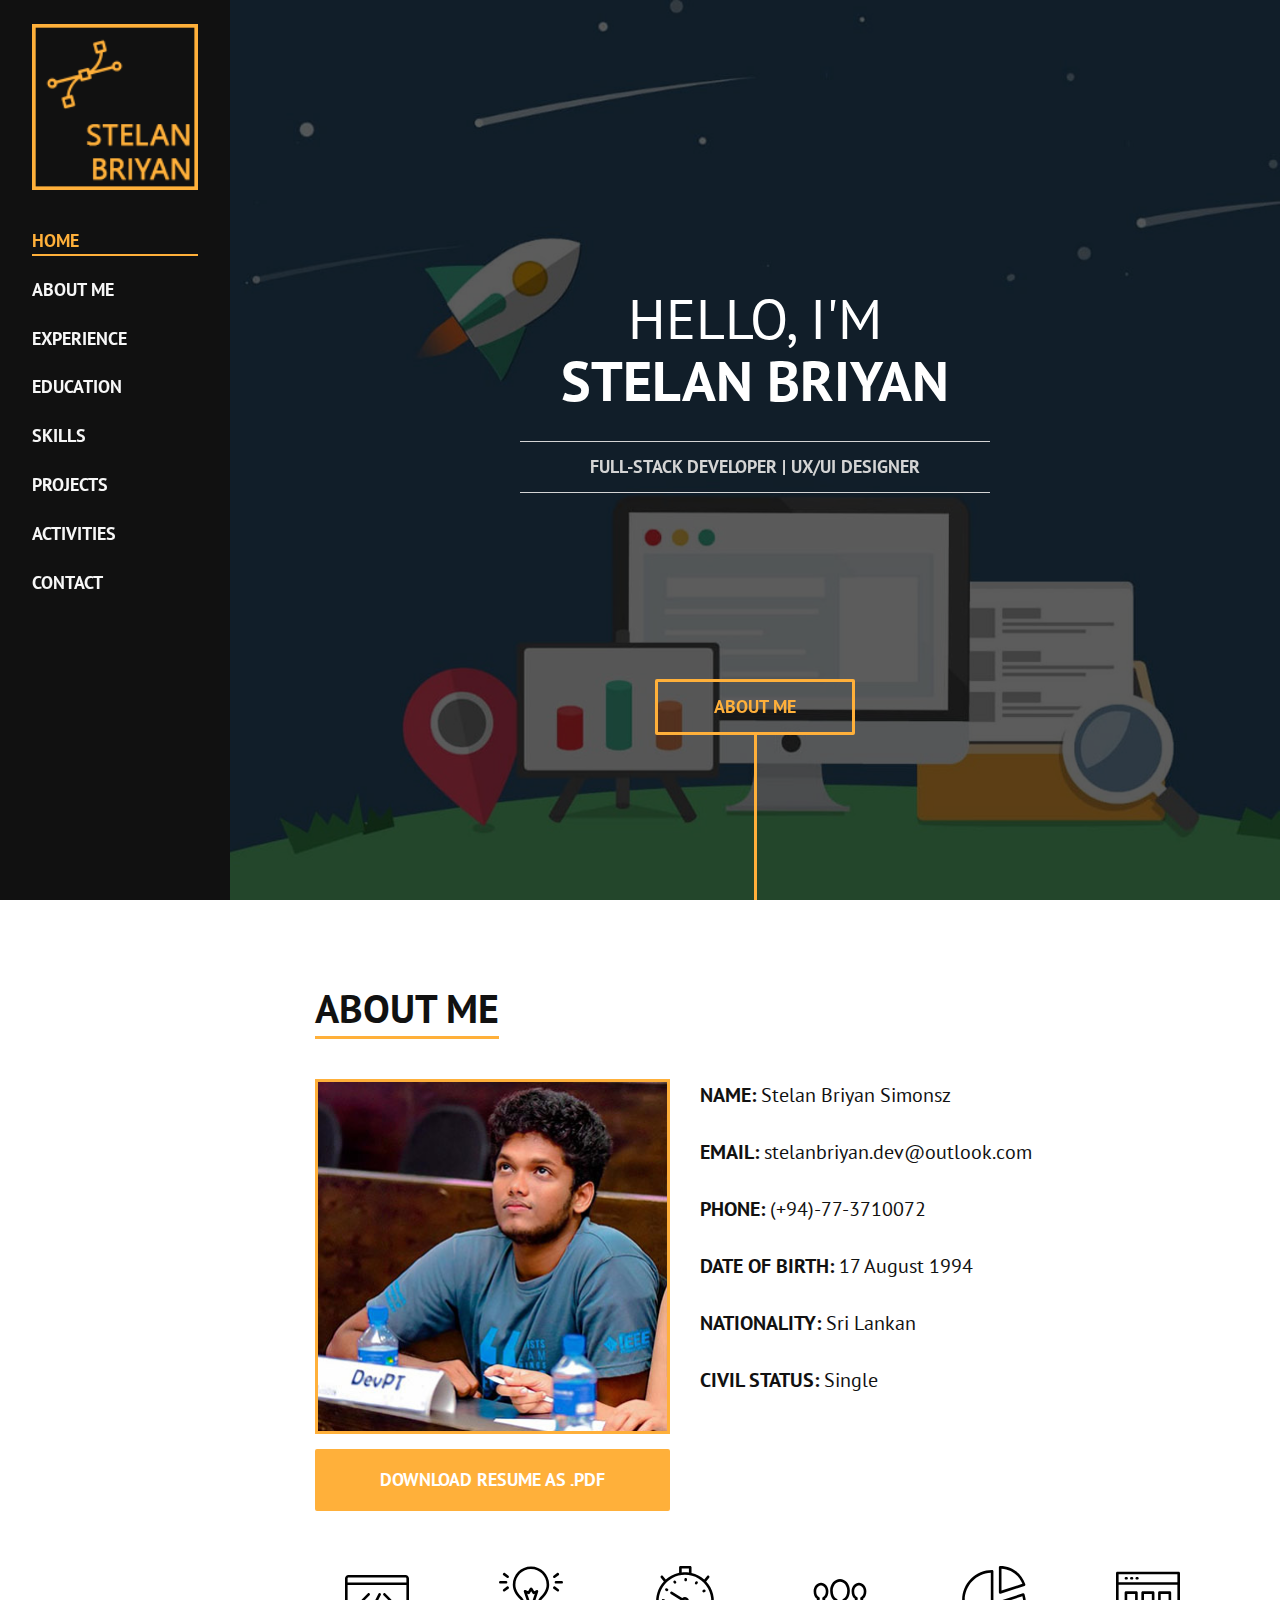
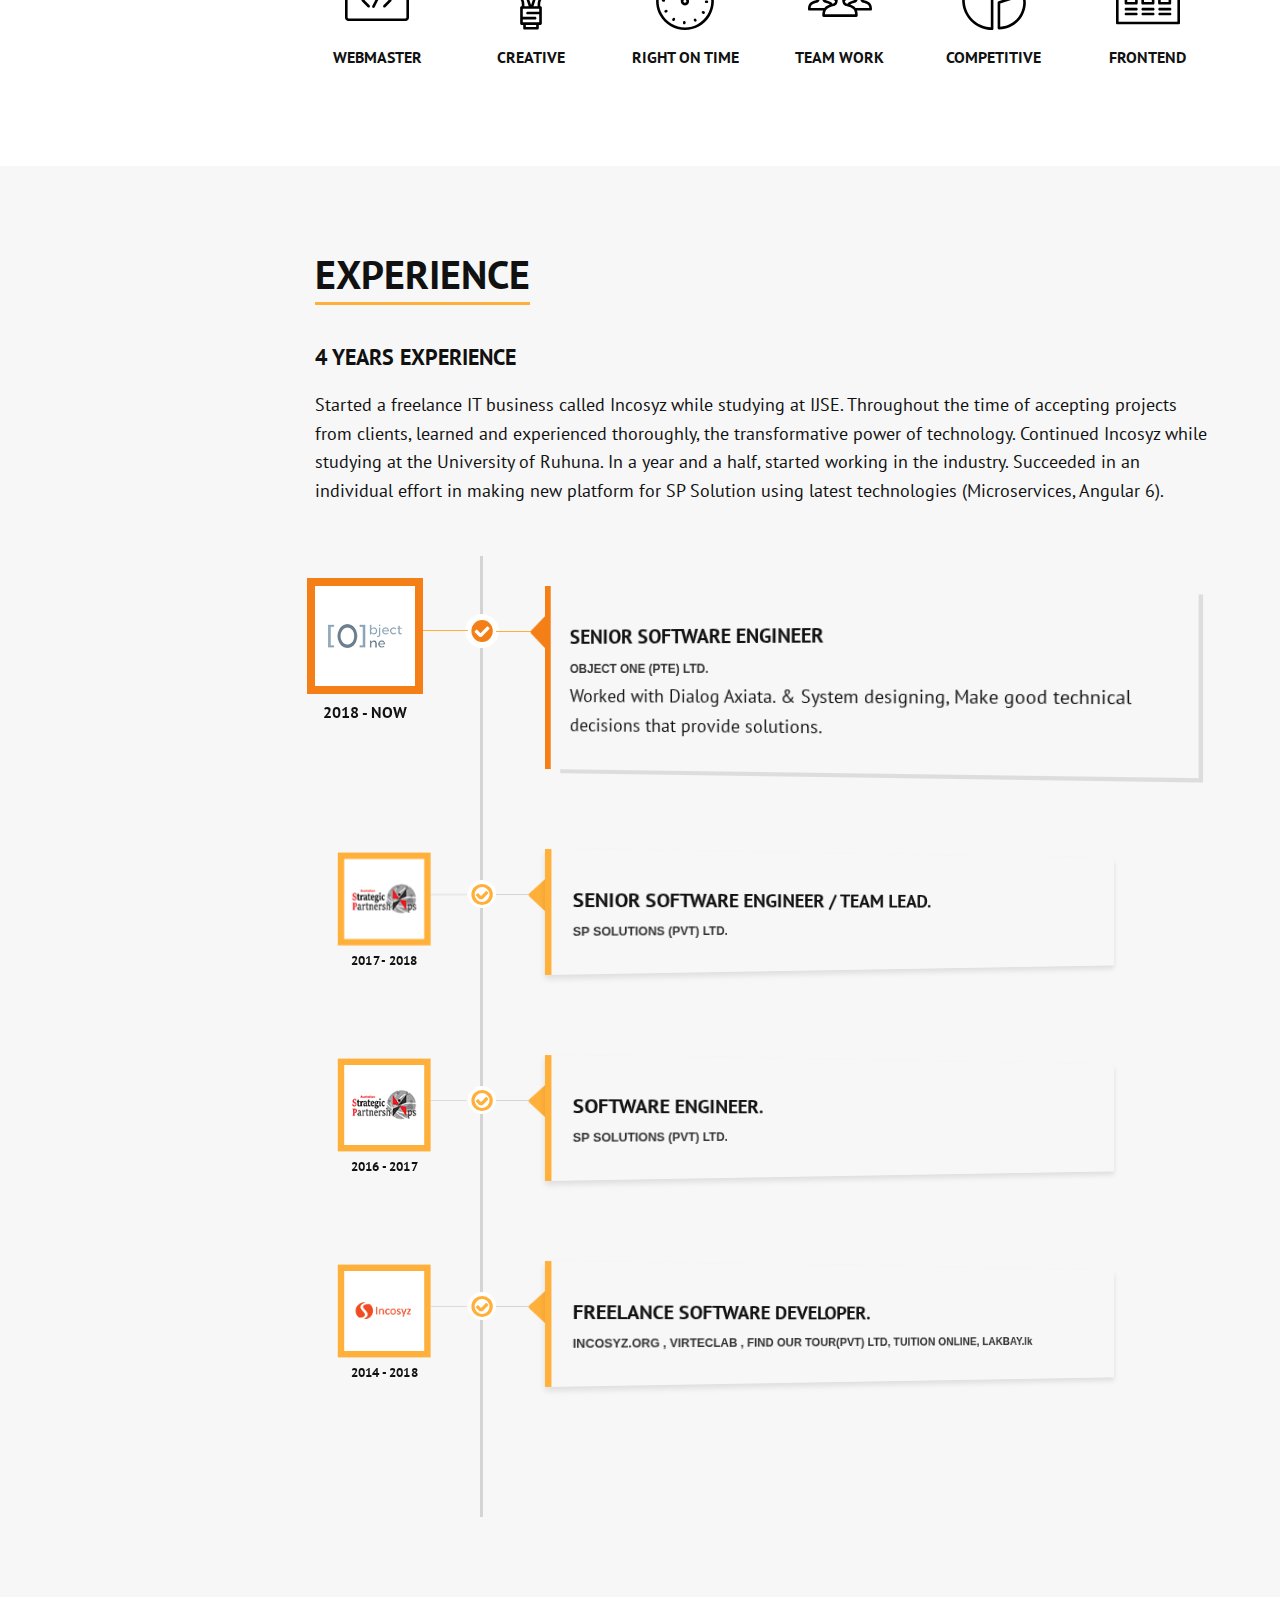
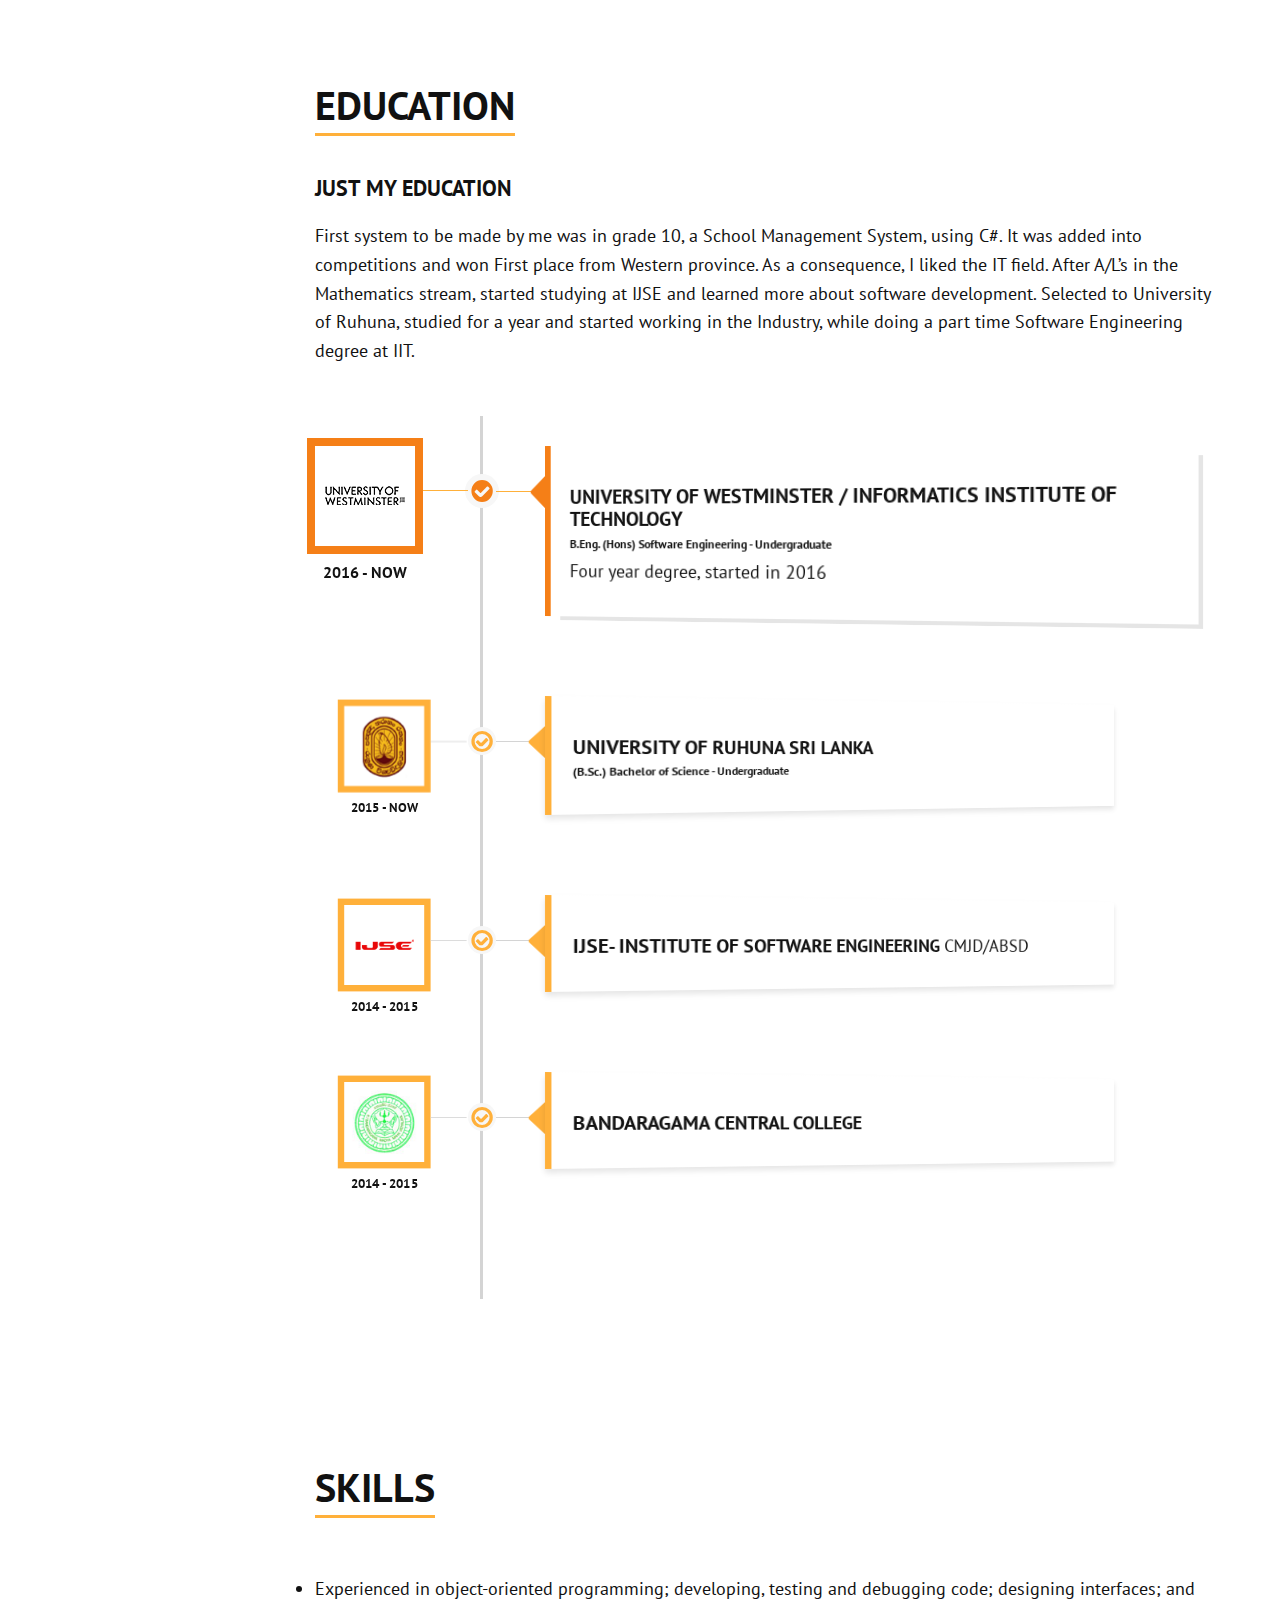
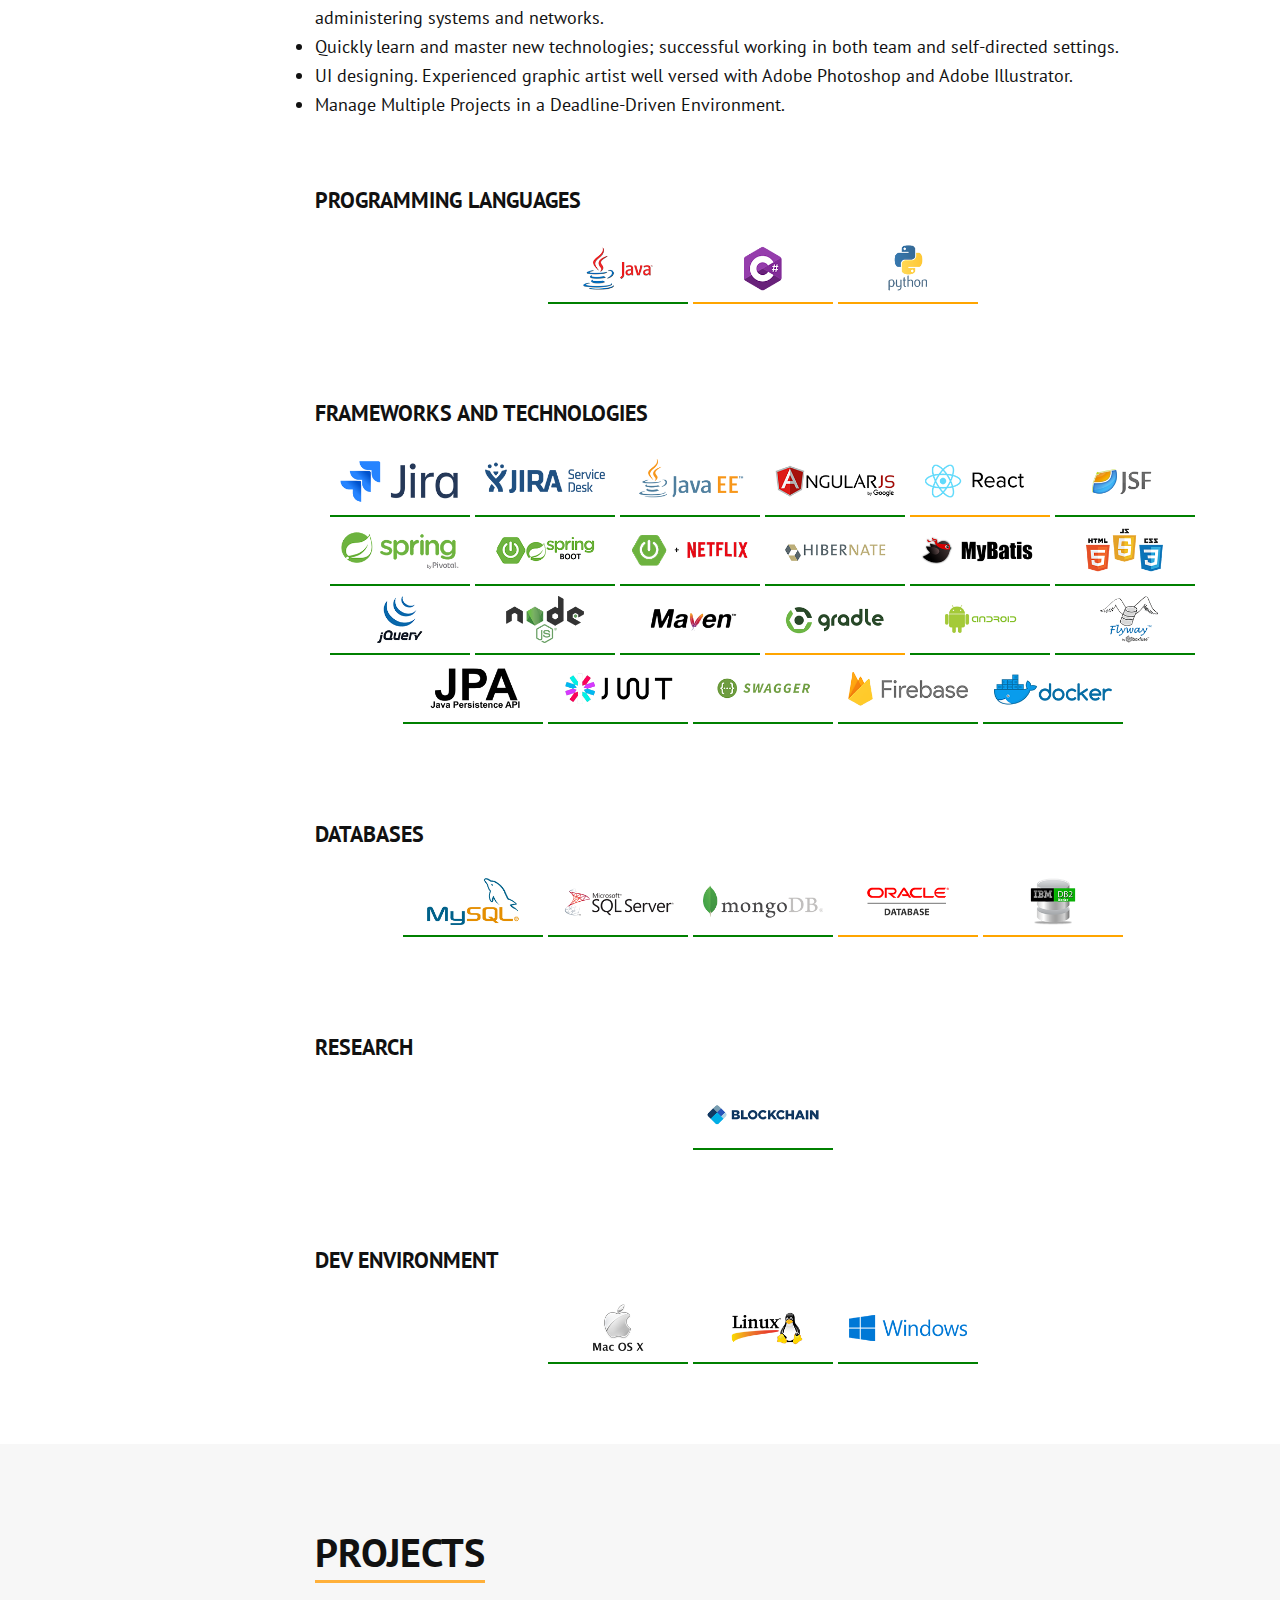
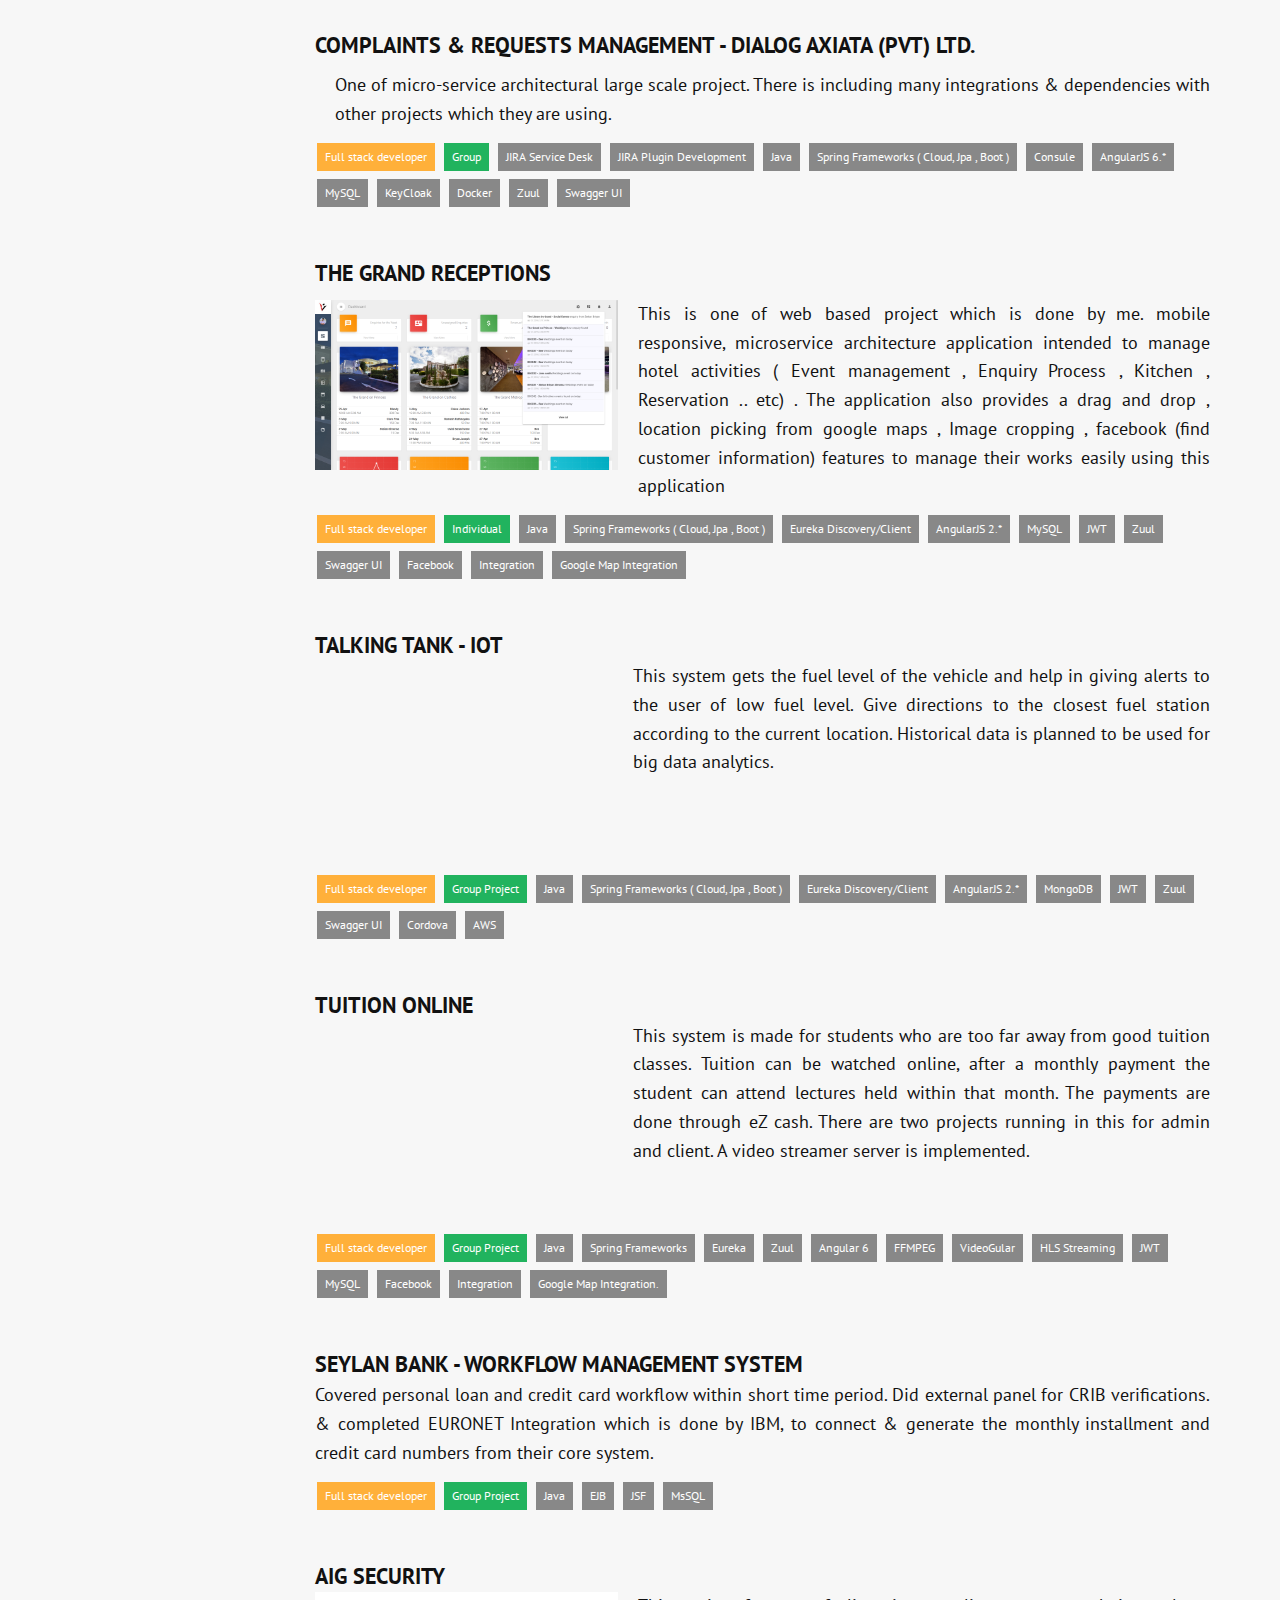
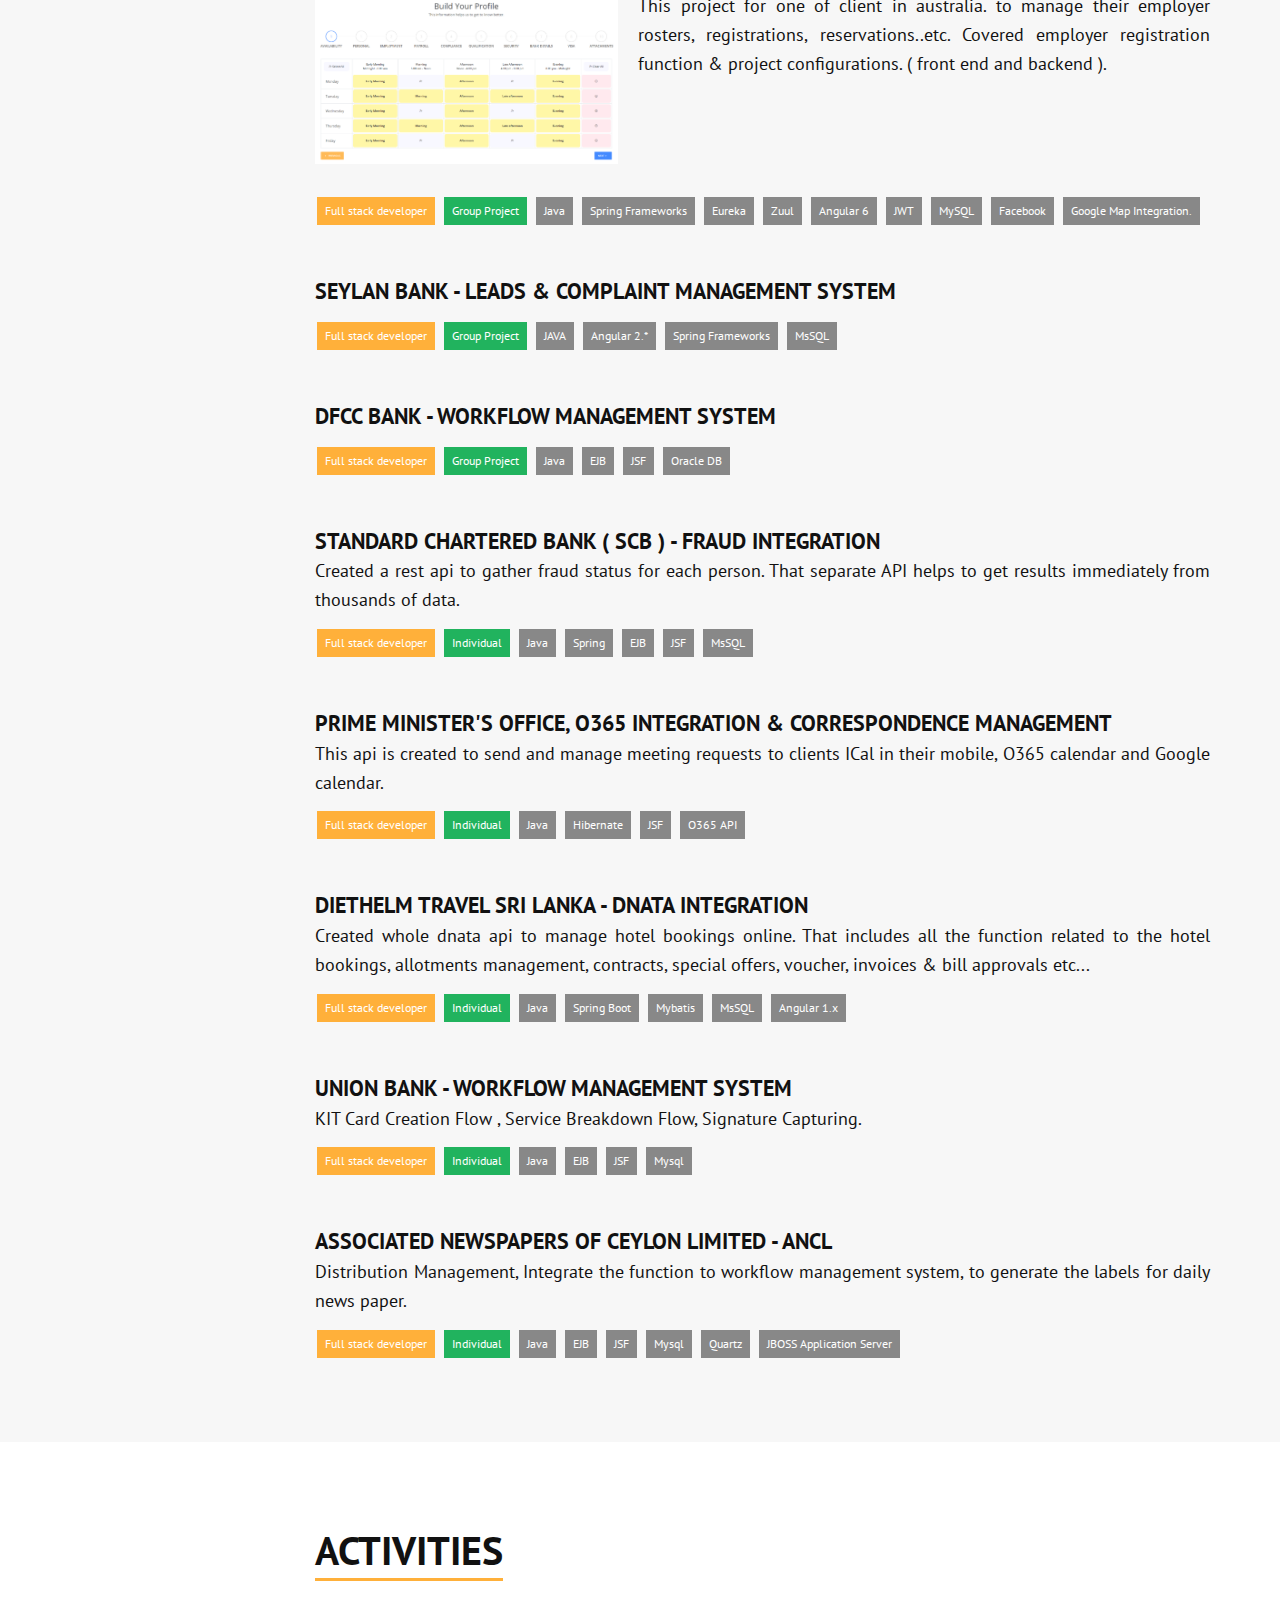
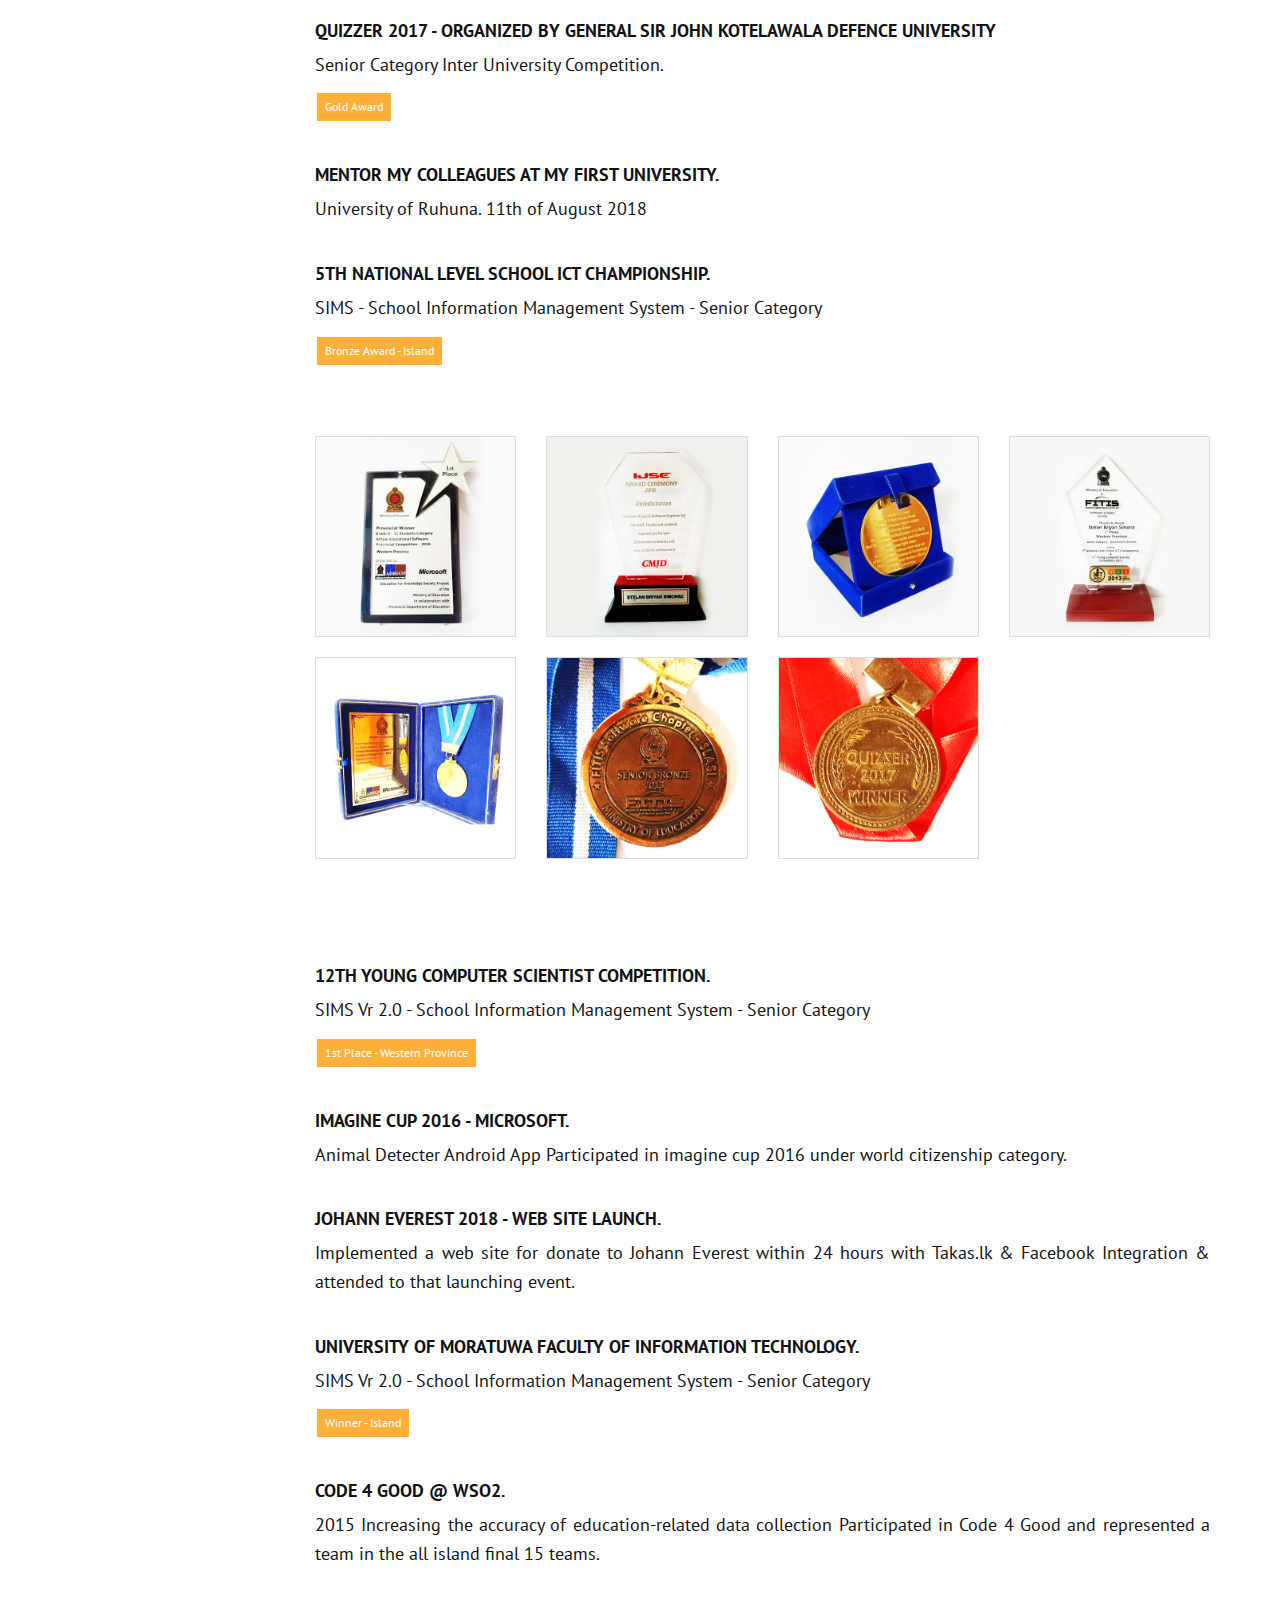
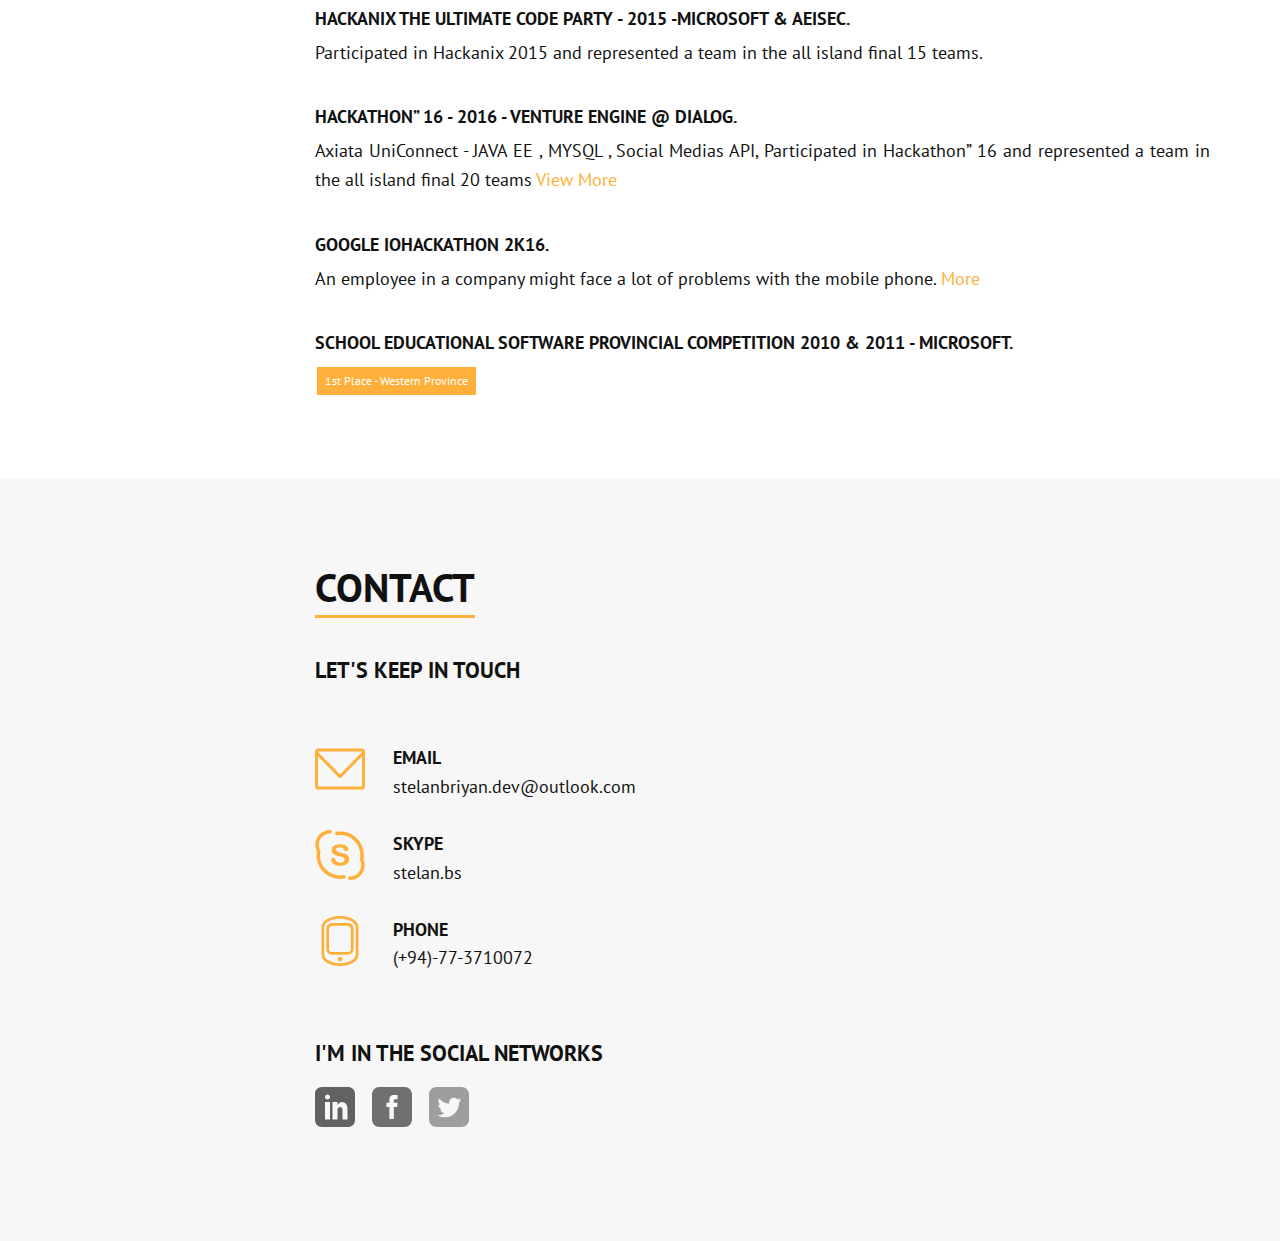
==== index.html @ 99c4d56a "os updated" ====
<!DOCTYPE html>
<html lang="en">

<!-- Mirrored from netgon.net/themeforest/zet/index.html by HTTrack Website Copier/3.x [XR&CO'2014], Fri, 17 Aug 2018 18:02:24 GMT -->
<head>
    <meta charset="utf-8">
    <meta http-equiv="X-UA-Compatible" content="IE=edge">
    <meta name="viewport" content="width=device-width, initial-scale=1, maximum-scale=1">
    <meta name="description"
          content="I'm going to learn something new about my expertise every day. To have a career where I can challenge myself,
          my capabilities and my skills that will empower  to achieve the objectives and goals of the organization."/>
    <meta name="keywords"
          content="Stelan,Stelan Briyan Simonsz,Briyan,Simonsz,Stelan Briyan,Software Engineer,Senior Software Engineer">
    <meta name="author" content="Stelan Briyan Simonsz">

    <title>Profile : Stelan Briyan Simonsz</title>
    <!-- CSS Links-->
    <link rel="stylesheet" href="libs/bootstrap/dist/css/bootstrap.css">
    <link rel="stylesheet" href="libs/magnific-popup/dist/magnific-popup.css">
    <link rel="stylesheet" href="libs/progressbuttonstyles/css/component.css">
    <link rel="stylesheet" href="libs/3DTimeline/css/style.css">
    <link rel="stylesheet" href="libs/smooth-scroll-to-top-with-transition/scrolltotop.css">
    <link rel="stylesheet" href="libs/jquery.mb.YTPlayer/dist/css/jquery.mb.YTPlayer.min.css">
    <link rel="stylesheet" href="libs/animate.css/animate.min.css">
    <link rel="stylesheet" href="style.css">
    <!-- ICONS Links-->
    <link rel="shortcut icon" href="img/favicon/favicon.ico" type="image/x-icon">
    <link rel="apple-touch-icon" href="img/favicon/apple-touch-icon.html">
    <link rel="apple-touch-icon" sizes="57x57" href="img/favicon/apple-touch-icon-57x57.png">
    <link rel="apple-touch-icon" sizes="72x72" href="img/favicon/apple-touch-icon-72x72.png">
    <link rel="apple-touch-icon" sizes="76x76" href="img/favicon/apple-touch-icon-76x76.png">
    <link rel="apple-touch-icon" sizes="114x114" href="img/favicon/apple-touch-icon-114x114.png">
    <link rel="apple-touch-icon" sizes="120x120" href="img/favicon/apple-touch-icon-120x120.png">
    <link rel="apple-touch-icon" sizes="144x144" href="img/favicon/apple-touch-icon-144x144.png">
    <link rel="apple-touch-icon" sizes="152x152" href="img/favicon/apple-touch-icon-152x152.png">
    <link rel="apple-touch-icon" sizes="180x180" href="img/favicon/apple-touch-icon-180x180.png">
</head>
<body data-spy="scroll" data-target="#top-navigation">
<div id="page-wrapper">
    <!-- responsive off-canvas menu-->
    <div class="responsive-menu"><span class="responsive-menu-heading">Stelan Briyan Simonsz</span><a id="menu-toggle"
                                                                                                      href="#"
                                                                                                      class="responsive-menu-toggle"><img
            src="img/icons/whiteorange/menu-button.svg" alt="menu"></a></div>
    <!-- END responsive off-canvas menu-->
    <!-- header in sidebar-->
    <header id="page-sidebar-wrapper" class="header-sidebar">
        <nav id="top-navigation"><a href="index2.html" class="logo-wrapper"><img src="img/logo.png"
                                                                                 alt="Stelan Briyan Simonsz"></a>
            <ul class="nav top-menu">
                <li class="has-child-menu"><a href="#section-intro">Home</a></li>
                <li><a href="#section-about">About me</a></li>
                <li><a href="#section-experience">Experience</a></li>
                <li><a href="#section-education">Education</a></li>
                <li><a href="#section-skills">Skills</a></li>
                <li><a href="#section-projects">Projects</a></li>
                <li><a href="#section-activities">Activities</a></li>
                <!--<li><a href="#section-portfolio">Portfolio</a></li>-->
                <li><a href="#section-contact">Contact</a></li>
                <!--<li><a href="blog-grid.html">Blog</a></li>-->
            </ul>
        </nav>
        <!--<div class="block-copyright">© Stelan Briyan Simonsz <br> all rights reserved</div>-->
    </header>
    <!-- END header in sidebar-->
    <main id="page-content-wrapper" class="main-onepage">
        <!-- section VIDEOBACKGROUND-->
        <section id="section-intro" class="section-intro-videobackground section-intro">
            <div id="bgndVideo"></div>
            <div class="video-overlay"></div>
            <!-- section content-->
            <div data-os-animation="fadeIn" data-os-animation-delay="1s" class="section-content os-animation">
                <h1>Hello, I'm<span>Stelan Briyan</span></h1>
                <h2>Full-stack Developer | UX/UI Designer</h2>
            </div>
            <!-- END section content--><a href="#section-about" data-os-animation="fadeInUpBig"
                                          data-os-animation-delay="1s" class="btn btn-cta os-animation">About me </a>
        </section>
        <!-- END section VIDEOBACKGROUND-->
        <!-- section ABOUT-->
        <section id="section-about" class="section-about">
            <div class="container">
                <!-- heading section-->
                <div class="section-heading">
                    <div class="row">
                        <div class="col-md-12">
                            <h2>About me</h2>
                        </div>
                    </div>
                </div>
                <!-- END heading section-->
                <!-- section content-->
                <div class="section-content">
                    <!-- content block - About me-->
                    <div class="block-about-me">
                        <div class="row">
                            <div class="col-md-5 col-sm-6">
                                <div class="about-avatar-wrapper"><img src="img/about-avatar.jpg"
                                                                       alt="Stelan Briyan Simonsz"
                                                                       class="img-responsive about-avatar">
                                    <a href="cv.pdf" target="_blank" class="btn btn-cta btn-cta-solid">Download resume
                                        as .pdf
                                    </a>
                                </div>
                            </div>
                            <div class="col-md-7 col-sm-6">
                                <ul class="about-me-list">
                                    <li><span>Name:</span>&nbsp;Stelan Briyan Simonsz</li>
                                    <li><span>Email:</span>&nbsp;stelanbriyan.dev@outlook.com</li>
                                    <li><span>Phone:</span>&nbsp;(+94)-77-3710072</li>
                                    <li><span>Date of birth:</span>&nbsp;17 August 1994</li>
                                    <li><span>Nationality:</span>&nbsp;Sri Lankan</li>
                                    <li><span>Civil Status:</span>&nbsp;Single</li>
                                    <!--<li><span>Address:</span>&nbsp;Russia, Izhevsk</li>-->
                                    <!--<li><span>Nationality:</span>&nbsp;United Kingdom</li>-->
                                    <!--<li><span>What do I know:</span><br>Lorem ipsum dolor sit amet, consectetur-->
                                    <!--adipiscing elit. Proin ornare sem sed quam tempus aliquet vitae eget dolor.-->
                                    <!--Proin eu ultrices libero. Curabitur vulputate vestibulum elementum.-->
                                    <!--</li>-->
                                </ul>
                            </div>
                        </div>
                    </div>
                    <!-- END content block - About me-->
                    <!-- content block - My advantages-->
                    <div class="block-my-advantages">
                        <div class="row">
                            <div class="col-md-2 col-sm-4 col-xs-6"><img src="img/icons/whiteorange/code-design.svg"
                                                                         alt="Webmaster" class="advantage-icon"><span
                                    class="advantage-heading">Webmaster</span></div>
                            <div class="col-md-2 col-sm-4 col-xs-6"><img
                                    src="img/icons/whiteorange/creative-process.svg" alt="Creative"
                                    class="advantage-icon"><span class="advantage-heading">Creative</span></div>
                            <div class="col-md-2 col-sm-4 col-xs-6"><img
                                    src="img/icons/whiteorange/optimization-clock.svg" alt="Right on time"
                                    class="advantage-icon"><span class="advantage-heading">Right on time</span></div>
                            <div class="col-md-2 col-sm-4 col-xs-6"><img src="img/icons/whiteorange/work-team.svg"
                                                                         alt="Team work" class="advantage-icon"><span
                                    class="advantage-heading">Team work</span></div>
                            <div class="col-md-2 col-sm-4 col-xs-6"><img
                                    src="img/icons/whiteorange/competitive-chart.svg" alt="Competitive"
                                    class="advantage-icon"><span class="advantage-heading">Competitive</span></div>
                            <div class="col-md-2 col-sm-4 col-xs-6"><img src="img/icons/whiteorange/web-development.svg"
                                                                         alt="Frontend" class="advantage-icon"><span
                                    class="advantage-heading">Frontend</span></div>
                        </div>
                    </div>
                    <!-- END content block - My advantages-->
                </div>
                <!-- END section content-->
            </div>
        </section>
        <!-- END section ABOUT-->
        <!-- section EXPERIENCE-->
        <section id="section-experience" class="section-experience color-bg">
            <div class="container">
                <div class="section-heading">
                    <div class="row">
                        <div class="col-md-12">
                            <h2>Experience</h2>
                        </div>
                    </div>
                </div>
                <div class="section-content">
                    <div class="block-my-experience">
                        <div class="row">
                            <div class="col-md-12">
                                <h3>4 years experience</h3>
                                <p>Started a freelance IT business called Incosyz while studying at IJSE.
                                    Throughout the time of accepting projects from clients, learned and experienced
                                    thoroughly, the transformative power of technology.
                                    Continued Incosyz while studying at the University of Ruhuna.
                                    In a year and a half, started working in the industry.
                                    Succeeded in an individual effort in making new platform for SP Solution using
                                    latest technologies (Microservices, Angular 6).
                                </p>
                            </div>
                        </div>
                    </div>
                    <div class="block-timeline">
                        <div class="row">
                            <div class="col-md-12">
                                <ul class="timeline">
                                    <li class="event">
                                        <input id="checkbox-exp4" type="radio" name="exp-tl-group" checked>
                                        <label></label>
                                        <div class="thumb company4"><span>2018 - Now</span></div>
                                        <div class="content-perspective">
                                            <div class="content">
                                                <div class="content-inner">
                                                    <h3>Senior Software Engineer</h3>
                                                    <br/><span style="font-weight: bold;font-size: 12px">OBJECT ONE (PTE) LTD.</span>
                                                    <p>Worked with Dialog Axiata. & System designing, Make good technical decisions that provide solutions.</p>
                                                </div>
                                            </div>
                                        </div>
                                    </li>
                                    <li class="event">
                                        <input id="checkbox-exp1" type="radio" name="exp-tl-group">
                                        <label></label>
                                        <div class="thumb company1"><span>2017 - 2018</span></div>
                                        <div class="content-perspective">
                                            <div class="content">
                                                <div class="content-inner">
                                                    <h3>Senior Software Engineer / Team Lead.</h3>
                                                    <br/><span style="font-weight: bold;font-size: 12px">SP SOLUTIONS (PVT) LTD.</span>
                                                    <p>Test, maintain and recommend software improvements to ensure
                                                        strong functionality and optimization.
                                                        Make good technical decisions that provide solutions to business
                                                        challenges..</p>
                                                </div>
                                            </div>
                                        </div>
                                    </li>
                                    <li class="event">
                                        <input id="checkbox-exp2" type="radio" name="exp-tl-group">
                                        <label></label>
                                        <div class="thumb company2"><span>2016 - 2017</span></div>
                                        <div class="content-perspective">
                                            <div class="content">
                                                <div class="content-inner">
                                                    <h3>Software Engineer.</h3>
                                                    <br/><span style="font-weight: bold;font-size: 12px">SP SOLUTIONS (PVT) LTD.</span>
                                                    <p>Develop, test and implement new software programs. Development of
                                                        technical specifications and plans</p>
                                                </div>
                                            </div>
                                        </div>
                                    </li>
                                    <li class="event">
                                        <input id="checkbox-exp3" type="radio" name="exp-tl-group">
                                        <label></label>
                                        <div class="thumb company3"><span>2014 - 2018</span></div>
                                        <div class="content-perspective">
                                            <div class="content">
                                                <div class="content-inner">
                                                    <h3>Freelance Software Developer.</h3>
                                                    <br/>
                                                    <span style="font-weight: bold;font-size: 12px">INCOSYZ.ORG , VIRTECLAB , FIND OUR TOUR(PVT) LTD, TUITION ONLINE, LAKBAY.lk</span>
                                                    <p>
                                                        Identify ideas to improve system performance and impact
                                                        availability.
                                                        <a href="http://www.incosyz.org"
                                                           target="_blank">www.incosyz.org</a>
                                                    </p>
                                                </div>
                                            </div>
                                        </div>
                                    </li>
                                </ul>
                            </div>
                        </div>
                    </div>
                </div>
            </div>
        </section>
        <!-- END section EXPERIENCE-->
        <!-- section EDUCATION-->
        <section id="section-education" class="section-education">
            <div class="container">
                <div class="section-heading">
                    <div class="row">
                        <div class="col-md-12">
                            <h2>Education</h2>
                        </div>
                    </div>
                </div>
                <div class="section-content">
                    <div class="block-my-education">
                        <div class="row">
                            <div class="col-md-12">
                                <h3>Just my education</h3>
                                <p>First system to be made by me was in grade 10, a School Management System, using C#.
                                    It was added into competitions and won First place from Western province. As a
                                    consequence, I liked the IT field. After A/L’s in the Mathematics stream, started
                                    studying at IJSE and learned more about software development. Selected to University
                                    of Ruhuna, studied for a year and started working in the Industry, while doing a
                                    part time Software Engineering degree at IIT.
                                </p>
                            </div>
                        </div>
                    </div>
                    <div class="block-timeline">
                        <div class="row">
                            <div class="col-md-12">
                                <ul class="timeline">
                                    <li class="event">
                                        <input type="radio" name="edu-tl-group" checked>
                                        <label></label>
                                        <div class="thumb company-edu1"><span>2016 - Now</span></div>
                                        <div class="content-perspective">
                                            <div class="content">
                                                <div class="content-inner">
                                                    <h3>University Of Westminster / Informatics Institute Of
                                                        Technology<br/><span style="font-weight: bold;font-size: 12px">B.Eng. (Hons) Software Engineering - Undergraduate</span>
                                                    </h3>
                                                    <p>Four year degree, started in 2016
                                                    </p>
                                                </div>
                                            </div>
                                        </div>
                                    </li>
                                    <li class="event">
                                        <input type="radio" name="edu-tl-group">
                                        <label></label>
                                        <div class="thumb company-edu2"><span>2015 - Now</span></div>
                                        <div class="content-perspective">
                                            <div class="content">
                                                <div class="content-inner">
                                                    <h3>University Of Ruhuna Sri Lanka <br/><span
                                                            style="font-weight: bold;font-size: 12px">(B.Sc.) Bachelor of Science - Undergraduate</span>
                                                    </h3>
                                                    <p>Started in 2015</p>
                                                </div>
                                            </div>
                                        </div>
                                    </li>
                                    <li class="event">
                                        <input type="radio" name="edu-tl-group">
                                        <label></label>
                                        <div class="thumb company-edu3"><span>2014 - 2015</span></div>
                                        <div class="content-perspective">
                                            <div class="content">
                                                <div class="content-inner">
                                                    <h3>IJSE- Institute Of Software Engineering <span>CMJD/ABSD</span>
                                                    </h3>
                                                    <p>CMJD ​- Compharasive Master Java Developer / ABSD ​- Advanced
                                                        Business Solution Developer. <a target="_blank"
                                                                                        href="http://ijse.lk/student-comments.jsp">COMMENT</a>
                                                    </p>
                                                </div>
                                            </div>
                                        </div>
                                    </li>
                                    <li class="event">
                                        <input type="radio" name="edu-tl-group">
                                        <label></label>
                                        <div class="thumb company-edu4"><span>2014 - 2015</span></div>
                                        <div class="content-perspective">
                                            <div class="content">
                                                <div class="content-inner">
                                                    <h3>Bandaragama Central College<span></span></h3>
                                                    <p>G.C.E Advanced Level Examination Physical Science Stream.<br/>
                                                        Physics - C,​ Chemistry - B,​ Combined Mathematics - C, English
                                                        -
                                                        A
                                                    </p>
                                                </div>
                                            </div>
                                        </div>
                                    </li>
                                </ul>
                            </div>
                        </div>
                    </div>
                </div>
            </div>
        </section>
        <!-- END section EDUCATION-->
        <!-- section SKILLS-->
        <section id="section-skills" class="section-skills">
            <div class="container">
                <div class="section-heading">
                    <div class="row">
                        <div class="col-md-12">
                            <h2>Skills</h2>
                        </div>
                    </div>
                </div>
                <div class="section-content">
                    <div class="row">
                        <div class="col-md-12">
                            <br/><br/>
                            <ul class="skills-ul">
                                <li>
                                    Experienced in object-oriented programming; developing, testing and debugging code;
                                    designing interfaces; and administering systems and networks.
                                </li>
                                <li>
                                    Quickly learn and master new technologies; successful working in both team and
                                    self-directed settings.
                                </li>
                                <li>
                                    UI designing. Experienced graphic artist well versed with Adobe Photoshop and Adobe
                                    Illustrator.
                                </li>
                                <li>
                                    Manage Multiple Projects in a Deadline-Driven Environment.
                                </li>
                            </ul>
                            <br/>
                            <h3>Programming Languages</h3>
                            <br/>
                            <div style="width: 100%;text-align: center">
                                <img src="img/skills/java.png" class="skill-img"/>
                                <img src="img/skills/c.png" class="skill-img skill-img-nt"/>
                                <img src="img/skills/python.png" class="skill-img skill-img-nt"/>
                            </div>
                            <br/>
                            <br/>
                            <h3>Frameworks and technologies</h3>
                            <br/>
                            <div style="width: 100%;text-align: center">
                                <img src="img/skills/jira.png" class="skill-img"/>
                                <img src="img/skills/jiraservice.png" class="skill-img"/>
                                <img src="img/skills/javaee.png" class="skill-img"/>
                                <img src="img/skills/angular.png" class="skill-img"/>
                                <img src="img/skills/react.png" class="skill-img skill-img-nt"/>
                                <img src="img/skills/jsf.png" class="skill-img"/>
                                <img src="img/skills/spring.png" class="skill-img"/>
                                <img src="img/skills/springboot.png" class="skill-img"/>
                                <img src="img/skills/netflix.png" class="skill-img"/>
                                <img src="img/skills/hibernate.png" class="skill-img"/>
                                <img src="img/skills/mybatis.png" class="skill-img"/>
                                <img src="img/skills/html.png" class="skill-img"/>
                                <img src="img/skills/jquery.png" class="skill-img"/>
                                <img src="img/skills/nodejs.png" class="skill-img"/>
                                <img src="img/skills/maven.png" class="skill-img"/>
                                <img src="img/skills/gradle.png" class="skill-img skill-img-nt"/>

                                <img src="img/skills/new/android.png" class="skill-img"/>
                                <img src="img/skills/new/flyway.png" class="skill-img"/>
                                <img src="img/skills/new/jpa.png" class="skill-img"/>
                                <img src="img/skills/new/jwt.png" class="skill-img"/>
                                <img src="img/skills/new/swagger.png" class="skill-img"/>
                                <img src="img/skills/firebase.png" class="skill-img"/>
                                <img src="img/skills/docker.png" class="skill-img"/>
                            </div>
                            <br/>
                            <br/>
                            <h3>Databases</h3>
                            <br/>
                            <div style="width: 100%;text-align: center">
                                <img src="img/skills/mysql.png" class="skill-img"/>
                                <img src="img/skills/mssql.png" class="skill-img"/>
                                <img src="img/skills/mongodb.png" class="skill-img"/>
                                <img src="img/skills/oracledb.png" class="skill-img skill-img-nt"/>
                                <img src="img/skills/db2.png" class="skill-img skill-img-nt"/>
                            </div>
                            <br/>
                            <br/>
                            <h3>Research</h3>
                            <br/>
                            <div style="width: 100%;text-align: center">
                                <img src="img/skills/blockchain.png" class="skill-img"/>
                            </div>
                            <br/>
                            <br/>
                            <h3>Dev Environment</h3>
                            <br/>
                            <div style="width: 100%;text-align: center">
                                <img src="img/skills/macos.png" class="skill-img"/>
                                <img src="img/skills/linux.png" class="skill-img"/>
                                <img src="img/skills/windows.png" class="skill-img"/>
                            </div>
                        </div>
                    </div>
                </div>
            </div>
        </section>
        <!-- END section SKILLS-->
        <!-- section SKILLS-->
        <section id="section-projects" class="section-skills color-bg">
            <div class="container">
                <div class="section-heading">
                    <div class="row">
                        <div class="col-md-12">
                            <h2>Projects</h2>
                        </div>
                    </div>
                </div>
                <div class="section-content">
                    <div class="row">
                        <div class="col-md-12">
                            <div class="project-box">
                                <h3>Complaints & Requests Management - Dialog Axiata (PVT) LTD.</h3>
                                <p class="project-para">
                                <div class="row" style="margin-left: 0px">
                                    <div class="col-md-12" style="padding-left: 20px;text-align: justify">
                                        One of micro-service architectural large scale project. There is including many integrations & dependencies with other projects which they are using.

                                    </div>
                                </div>
                                </p>
                                <ul class="blog-tags-list">
                                    <li class="blog-tag-yellow"><a>Full stack developer</a></li>
                                    <li class="blog-tag-green"><a>Group</a></li>
                                    <li><a>JIRA Service Desk</a></li>
                                    <li><a>JIRA Plugin Development</a></li>
                                    <li><a>Java</a></li>
                                    <li><a>Spring Frameworks ( Cloud, Jpa , Boot )</a></li>
                                    <li><a>Consule</a></li>
                                    <li><a>AngularJS 6.*</a></li>
                                    <li><a>MySQL</a></li>
                                    <li><a>KeyCloak</a></li>
                                    <li><a>Docker</a></li>
                                    <li><a>Zuul</a></li>
                                    <li><a>Swagger UI</a></li>
                                </ul>
                            </div>
                            <div class="project-box">
                                <h3>The Grand Receptions</h3>
                                <p class="project-para">
                                <div class="row" style="margin-left: 0px">
                                    <div class="col-md-4" style="padding: 0px">
                                        <img src="img/grand.png" style="width: 100%"/>
                                    </div>
                                    <div class="col-md-8" style="padding-left: 20px;text-align: justify">
                                        This is one of web based project which is done by me. mobile responsive,
                                        microservice
                                        architecture application intended to
                                        manage hotel activities ( Event management , Enquiry Process , Kitchen ,
                                        Reservation
                                        ..
                                        etc) . The application also provides a drag
                                        and drop , location picking from google maps , Image cropping , facebook (find
                                        customer
                                        information) features to manage their
                                        works easily using this application
                                    </div>
                                </div>
                                </p>
                                <ul class="blog-tags-list">
                                    <li class="blog-tag-yellow"><a>Full stack developer</a></li>
                                    <li class="blog-tag-green"><a>Individual</a></li>
                                    <li><a>Java</a></li>
                                    <li><a>Spring Frameworks ( Cloud, Jpa , Boot )</a></li>
                                    <li><a>Eureka Discovery/Client</a></li>
                                    <li><a>AngularJS 2.*</a></li>
                                    <li><a>MySQL</a></li>
                                    <li><a>JWT</a></li>
                                    <li><a>Zuul</a></li>
                                    <li><a>Swagger UI</a></li>
                                    <li><a>Facebook</a></li>
                                    <li><a>Integration</a></li>
                                    <li><a>Google Map Integration</a></li>
                                </ul>
                            </div>
                            <div class="project-box">
                                <h3>Talking Tank - IOT</h3>
                                <div class="row" style="margin-left: 0px">
                                    <div class="col-md-4" style="padding: 0px">
                                        <iframe style="width: 100%" height="200"
                                                src="https://www.youtube.com/embed/DwyUPqbCHY4"
                                                frameborder="0" allow="autoplay; encrypted-media"
                                                allowfullscreen></iframe>
                                    </div>
                                    <div class="col-md-8">
                                        <p class="project-para">
                                            This system gets the fuel level of the vehicle and help in giving alerts to
                                            the user of low fuel level. Give directions to the closest fuel station
                                            according to the current location.
                                            Historical data is planned to be used for big data analytics.
                                        </p>
                                    </div>
                                </div>
                                <ul class="blog-tags-list">
                                    <li class="blog-tag-yellow"><a>Full stack developer</a></li>
                                    <li class="blog-tag-green"><a>Group Project</a></li>
                                    <li><a>Java</a></li>
                                    <li><a>Spring Frameworks ( Cloud, Jpa , Boot )</a></li>
                                    <li><a>Eureka Discovery/Client</a></li>
                                    <li><a>AngularJS 2.*</a></li>
                                    <li><a>MongoDB</a></li>
                                    <li><a>JWT</a></li>
                                    <li><a>Zuul</a></li>
                                    <li><a>Swagger UI</a></li>
                                    <li><a>Cordova</a></li>
                                    <li><a>AWS</a></li>
                                </ul>
                            </div>
                            <div class="project-box">
                                <h3>Tuition Online</h3>
                                <div class="row" style="margin-left: 0px">
                                    <div class="col-md-4" style="padding: 0px">
                                        <iframe style="width: 100%" height="200"
                                                src="https://www.youtube.com/embed/sIn-BIAEjpI"
                                                frameborder="0" allow="autoplay; encrypted-media"
                                                allowfullscreen></iframe>
                                    </div>
                                    <div class="col-md-8">
                                        <p class="project-para">
                                            This system is made for students who are too far away from good tuition
                                            classes. Tuition can be watched online, after a monthly payment the student
                                            can attend lectures held within that month.
                                            The payments are done through eZ cash. There are two projects running in
                                            this for admin and client.
                                            A video streamer server is implemented.
                                        </p>
                                    </div>
                                </div>
                                <ul class="blog-tags-list">
                                    <li class="blog-tag-yellow"><a>Full stack developer</a></li>
                                    <li class="blog-tag-green"><a>Group Project</a></li>
                                    <li><a>Java</a></li>
                                    <li><a>Spring Frameworks</a></li>
                                    <li><a>Eureka</a></li>
                                    <li><a>Zuul</a></li>
                                    <li><a>Angular 6​</a></li>
                                    <li><a>FFMPEG</a></li>
                                    <li><a>VideoGular</a></li>
                                    <li><a>HLS Streaming​</a></li>
                                    <li><a>JWT</a></li>
                                    <li><a>MySQL</a></li>
                                    <li><a>Facebook</a></li>
                                    <li><a>Integration</a></li>
                                    <li><a>Google Map Integration.</a></li>
                                </ul>
                            </div>
                            <div class="project-box">
                                <h3>Seylan Bank​ - Workflow Management System</h3>
                                <p class="project-para">
                                    Covered personal loan and credit card workflow within short time period. Did
                                    external panel
                                    for CRIB verifications. & completed EURONET ​Integration which is done by
                                    IBM, to connect & generate the monthly
                                    installment and credit card numbers from their core system.
                                </p>
                                <ul class="blog-tags-list">
                                    <li class="blog-tag-yellow"><a>Full stack developer</a></li>
                                    <li class="blog-tag-green"><a>Group Project</a></li>
                                    <li><a>Java</a></li>
                                    <li><a>EJB</a></li>
                                    <li><a>JSF</a></li>
                                    <li><a>MsSQL</a></li>
                                </ul>
                            </div>
                            <div class="project-box">
                                <h3>AIG Security</h3>
                                <div class="row" style="margin-left: 0px">
                                    <div class="col-md-4" style="padding: 0px">
                                        <img src="img/aig.png" style="width: 100%"/><br/><br/>
                                    </div>
                                    <div class="col-md-8" style="padding-left: 20px">
                                        <p class="project-para">
                                            This project for one of client in australia. to manage their employer
                                            rosters, registrations, reservations..etc.
                                            Covered employer registration function & project configurations. ( front end
                                            and backend ).
                                        </p>
                                    </div>
                                </div>
                                <ul class="blog-tags-list">
                                    <li class="blog-tag-yellow"><a>Full stack developer</a></li>
                                    <li class="blog-tag-green"><a>Group Project</a></li>
                                    <li><a>Java</a></li>
                                    <li><a>Spring Frameworks</a></li>
                                    <li><a>Eureka</a></li>
                                    <li><a>Zuul</a></li>
                                    <li><a>Angular 6​</a></li>
                                    <li><a>JWT</a></li>
                                    <li><a>MySQL</a></li>
                                    <li><a>Facebook</a></li>
                                    <li><a>Google Map Integration.</a></li>
                                </ul>
                            </div>
                            <div class="project-box">
                                <h3>Seylan Bank​ - Leads & Complaint Management System</h3>
                                <p class="project-para">

                                </p>
                                <ul class="blog-tags-list">
                                    <li class="blog-tag-yellow"><a>Full stack developer</a></li>
                                    <li class="blog-tag-green"><a>Group Project</a></li>
                                    <li><a>JAVA</a></li>
                                    <li><a>Angular 2.*</a></li>
                                    <li><a>Spring Frameworks</a></li>
                                    <li><a>MsSQL</a></li>
                                </ul>
                            </div>
                            <div class="project-box">
                                <h3>DFCC Bank - Workflow Management System</h3>
                                <p class="project-para">

                                </p>
                                <ul class="blog-tags-list">
                                    <li class="blog-tag-yellow"><a>Full stack developer</a></li>
                                    <li class="blog-tag-green"><a>Group Project</a></li>
                                    <li><a>Java</a></li>
                                    <li><a>EJB</a></li>
                                    <li><a>JSF</a></li>
                                    <li><a>Oracle DB</a></li>
                                </ul>
                            </div>
                            <div class="project-box">
                                <h3>Standard Chartered Bank ( SCB ) - FRAUD INTEGRATION</h3>
                                <p class="project-para">
                                    Created a rest api to gather fraud status for each person. That separate API helps
                                    to get
                                    results immediately from thousands of data.
                                </p>
                                <ul class="blog-tags-list">
                                    <li class="blog-tag-yellow"><a>Full stack developer</a></li>
                                    <li class="blog-tag-green"><a>Individual</a></li>
                                    <li><a>Java</a></li>
                                    <li><a>Spring</a></li>
                                    <li><a>EJB</a></li>
                                    <li><a>JSF</a></li>
                                    <li><a>MsSQL</a></li>
                                </ul>
                            </div>
                            <div class="project-box">
                                <h3>Prime Minister's Office, o365 Integration & Correspondence Management</h3>
                                <p class="project-para">
                                    This api is created to send and manage meeting requests to clients ICal in their
                                    mobile, O365 calendar and Google calendar.
                                </p>
                                <ul class="blog-tags-list">
                                    <li class="blog-tag-yellow"><a>Full stack developer</a></li>
                                    <li class="blog-tag-green"><a>Individual</a></li>
                                    <li><a>Java</a></li>
                                    <li><a>Hibernate</a></li>
                                    <li><a>JSF</a></li>
                                    <li><a>O365 API</a></li>
                                </ul>
                            </div>
                            <div class="project-box">
                                <h3>Diethelm Travel Sri Lanka - DNATA Integration</h3>
                                <p class="project-para">
                                    Created whole dnata api to manage hotel bookings online. That includes all
                                    the function related to the hotel bookings,
                                    allotments management, contracts, special offers, voucher, invoices & bill
                                    approvals etc...
                                </p>
                                <ul class="blog-tags-list">
                                    <li class="blog-tag-yellow"><a>Full stack developer</a></li>
                                    <li class="blog-tag-green"><a>Individual</a></li>
                                    <li><a>Java</a></li>
                                    <li><a>Spring Boot</a></li>
                                    <li><a>Mybatis</a></li>
                                    <li><a>MsSQL</a></li>
                                    <li><a>Angular 1.x</a></li>
                                </ul>
                            </div>
                            <div class="project-box">
                                <h3>Union Bank - Workflow Management System</h3>
                                <p class="project-para">
                                    KIT Card Creation Flow , Service Breakdown Flow,
                                    Signature Capturing.
                                </p>
                                <ul class="blog-tags-list">
                                    <li class="blog-tag-yellow"><a>Full stack developer</a></li>
                                    <li class="blog-tag-green"><a>Individual</a></li>
                                    <li><a>Java</a></li>
                                    <li><a>EJB</a></li>
                                    <li><a>JSF</a></li>
                                    <li><a>Mysql</a></li>
                                </ul>
                            </div>
                            <div class="project-box">
                                <h3>Associated Newspapers of Ceylon Limited - ANCL</h3>
                                <p class="project-para">
                                    Distribution Management, Integrate the function to workflow management system, to
                                    generate the labels
                                    for daily news paper.
                                </p>
                                <ul class="blog-tags-list">
                                    <li class="blog-tag-yellow"><a>Full stack developer</a></li>
                                    <li class="blog-tag-green"><a>Individual</a></li>
                                    <li><a>Java</a></li>
                                    <li><a>EJB</a></li>
                                    <li><a>JSF</a></li>
                                    <li><a>Mysql</a></li>
                                    <li><a>Quartz</a></li>
                                    <li><a>JBOSS Application Server</a></li>
                                </ul>
                            </div>
                        </div>
                    </div>
                </div>
            </div>
        </section>
        <!-- END section SKILLS-->
        <!-- section SKILLS-->
        <section id="section-activities" class="section-skills">
            <div class="container">
                <div class="section-heading">
                    <div class="row">
                        <div class="col-md-12">
                            <h2>Activities</h2>
                        </div>
                    </div>
                </div>
                <div class="section-content">
                    <div class="row">
                        <div class="col-md-12">
                            <div class="activity-box">
                                <h4>Quizzer 2017 - Organized By General Sir John Kotelawala Defence University</h4>
                                <p class="project-para">Senior Category Inter University Competition.</p>
                                <ul class="blog-tags-list">
                                    <li class="blog-tag-yellow"><a>Gold Award</a></li>
                                </ul>
                            </div>
                            <div class="activity-box">
                                <h4>Mentor my colleagues at my first university.</h4>
                                <p class="project-para">University of Ruhuna. 11th of August 2018</p>
                            </div>
                            <div class="activity-box">
                                <h4>5th National Level School ICT Championship.</h4>
                                <p class="project-para">SIMS - School Information Management System - Senior
                                    Category</p>
                                <ul class="blog-tags-list">
                                    <li class="blog-tag-yellow"><a>Bronze Award - Island</a></li>
                                </ul>
                            </div>
                        </div>
                    </div>
                    <br/>
                    <br/>
                    <div class="row">
                        <div class="col-md-3">
                            <img src="img/awards/1.jpg" class="act-img" width="100%"/>
                        </div>
                        <div class="col-md-3">
                            <img src="img/awards/2.jpg" class="act-img" width="100%"/>
                        </div>
                        <div class="col-md-3">
                            <img src="img/awards/3.jpg" class="act-img" width="100%"/>
                        </div>
                        <div class="col-md-3">
                            <img src="img/awards/4.jpg" class="act-img" width="100%"/>
                        </div>
                        <div class="col-md-3">
                            <img src="img/awards/5.jpg" class="act-img" width="100%"/>
                        </div>
                        <div class="col-md-3">
                            <img src="img/awards/6.jpg" class="act-img" width="100%"/>
                        </div>
                        <div class="col-md-3">
                            <img src="img/awards/7.jpg" class="act-img" width="100%"/>
                        </div>
                    </div>
                    <br/>
                    <br/>
                    <div class="row">
                        <div class="col-md-12">
                            <div class="activity-box">
                                <h4>12th Young Computer Scientist Competition.</h4>
                                <p class="project-para">SIMS Vr 2.0 - School Information Management System - Senior
                                    Category</p>
                                <ul class="blog-tags-list">
                                    <li class="blog-tag-yellow"><a>1​st Place - Western Province</a></li>
                                </ul>
                            </div>
                            <div class="activity-box">
                                <h4>Imagine Cup 2016 - MICROSOFT.</h4>
                                <p class="project-para">Animal Detecter Android App Participated in imagine cup 2016
                                    under world citizenship category.</p>
                                <!--<ul class="blog-tags-list">-->
                                <!--<li class="blog-tag-yellow"><a>Got select to island</a></li>-->
                                <!--</ul>-->
                            </div>
                            <div class="activity-box">
                                <h4>Johann Everest 2018 - Web site launch.</h4>
                                <p class="project-para">Implemented a web site for donate to Johann Everest within 24
                                    hours with Takas.lk & Facebook Integration & attended to that launching event.</p>
                                <!--<ul class="blog-tags-list">-->
                                <!--<li class="blog-tag-yellow"><a>Got select to island</a></li>-->
                                <!--</ul>-->
                            </div>
                            <div class="activity-box">
                                <h4>University Of Moratuwa Faculty of Information Technology.</h4>
                                <p class="project-para">SIMS Vr 2.0 - School Information Management System - Senior
                                    Category</p>
                                <ul class="blog-tags-list">
                                    <li class="blog-tag-yellow"><a>Winner - Island</a></li>
                                </ul>
                            </div>
                            <div class="activity-box">
                                <h4>Code 4 Good @ WSO2.</h4>
                                <p class="project-para">2015 Increasing the accuracy of education-related data
                                    collection Participated in Code 4 Good and represented a team in the all island
                                    final 15 teams. </p>
                            </div>
                            <div class="activity-box">
                                <h4>HACKANIX THE ULTIMATE CODE PARTY - 2015 -Microsoft & AEISEC.</h4>
                                <p class="project-para">Participated in Hackanix 2015 and represented a team in the all
                                    island final 15 teams. </p>
                            </div>
                            <div class="activity-box">
                                <h4>Hackathon” 16 - 2016 - Venture Engine @ Dialog.</h4>
                                <p class="project-para">Axiata UniConnect - JAVA EE , MYSQL , Social Medias API,
                                    Participated in Hackathon” 16 and represented a team in the all island final 20
                                    teams <a target="_blank" href="http://ventureengine.lk/gallery_top.php#2016/">View
                                        More</a></p>
                            </div>
                            <div class="activity-box">
                                <h4>Google IO​HACKATHON 2K16.</h4>
                                <p class="project-para">An employee in a company might face a lot
                                    of problems with the mobile phone. <a target="_blank"
                                                                          href="https://www.youtube.com/watch?v=MgE3sj2GVNg&t=109s">More</a>
                                </p>
                            </div>
                            <div class="activity-box">
                                <h4>School Educational Software Provincial Competition 2010 & 2011 - MICROSOFT.</h4>
                                <ul class="blog-tags-list">
                                    <li class="blog-tag-yellow"><a>1​st Place - Western Province</a></li>
                                </ul>
                            </div>
                        </div>
                    </div>
                </div>
            </div>
        </section>
        <!-- section PORTFOLIO-->
        <!--<section id="section-portfolio" class="section-portfolio">-->
        <!--<div class="container">-->
        <!--<div class="section-heading">-->
        <!--<div class="row">-->
        <!--<div class="col-md-12">-->
        <!--<h2>Portfolio</h2>-->
        <!--</div>-->
        <!--</div>-->
        <!--</div>-->
        <!--</div>-->
        <!--<div class="section-content">-->
        <!--<div id="portfolio-masonry-grid">-->
        <!--<div class="portfolio-grid-sizer"></div>-->
        <!--<div class="portfolio-item item-wide"><a href="img/portfolio/fullwidth/item1.jpg"-->
        <!--title="Hand grip e-commerce"-->
        <!--class="portfolio-item-wrapper"><img-->
        <!--src="img/portfolio/thumbnails/item1.jpg" alt="" class="img-responsive">-->
        <!--<div class="portfolio-item-caption">-->
        <!--<h3>Hand grip e-commerce<span>IronArms, LLC.</span></h3>-->
        <!--</div>-->
        <!--</a></div>-->
        <!--<div class="portfolio-item"><a href="img/portfolio/fullwidth/item2.jpg" title="Vollax"-->
        <!--class="portfolio-item-wrapper"><img-->
        <!--src="img/portfolio/thumbnails/item2.jpg" alt="" class="img-responsive">-->
        <!--<div class="portfolio-item-caption">-->
        <!--<h3>Vollax<span>Voyatech, Inc.</span></h3>-->
        <!--</div>-->
        <!--</a></div>-->
        <!--<div class="portfolio-item"><a href="img/portfolio/fullwidth/item3.jpg" title="Zontom"-->
        <!--class="portfolio-item-wrapper"><img-->
        <!--src="img/portfolio/thumbnails/item3.jpg" alt="" class="img-responsive">-->
        <!--<div class="portfolio-item-caption">-->
        <!--<h3>Zontom<span>Howdexon, LLC.</span></h3>-->
        <!--</div>-->
        <!--</a></div>-->
        <!--<div class="portfolio-item"><a href="img/portfolio/fullwidth/item4.jpg" title="Duo Home"-->
        <!--class="portfolio-item-wrapper"><img-->
        <!--src="img/portfolio/thumbnails/item4.jpg" alt="" class="img-responsive">-->
        <!--<div class="portfolio-item-caption">-->
        <!--<h3>Duo Home<span>Soloit, LLC.</span></h3>-->
        <!--</div>-->
        <!--</a></div>-->
        <!--<div class="portfolio-item"><a href="img/portfolio/fullwidth/item5.jpg" title="S-fresh"-->
        <!--class="portfolio-item-wrapper"><img-->
        <!--src="img/portfolio/thumbnails/item5.jpg" alt="" class="img-responsive">-->
        <!--<div class="portfolio-item-caption">-->
        <!--<h3>S-fresh<span>Triscom, Inc.</span></h3>-->
        <!--</div>-->
        <!--</a></div>-->
        <!--<div class="portfolio-item item-wide"><a href="img/portfolio/fullwidth/item6.jpg" title="Whiteeco"-->
        <!--class="portfolio-item-wrapper"><img-->
        <!--src="img/portfolio/thumbnails/item6.jpg" alt="" class="img-responsive">-->
        <!--<div class="portfolio-item-caption">-->
        <!--<h3>Whiteeco<span>Itelectronics, LLC.</span></h3>-->
        <!--</div>-->
        <!--</a></div>-->
        <!--<div class="portfolio-item"><a href="img/portfolio/fullwidth/item7.jpg" title="Funplus"-->
        <!--class="portfolio-item-wrapper"><img-->
        <!--src="img/portfolio/thumbnails/item7.jpg" alt="" class="img-responsive">-->
        <!--<div class="portfolio-item-caption">-->
        <!--<h3>Funplus<span>Spanlex, Inc.</span></h3>-->
        <!--</div>-->
        <!--</a></div>-->
        <!--<div class="portfolio-item"><a href="img/portfolio/fullwidth/item8.jpg" title="Zentech"-->
        <!--class="portfolio-item-wrapper"><img-->
        <!--src="img/portfolio/thumbnails/item8.jpg" alt="" class="img-responsive">-->
        <!--<div class="portfolio-item-caption">-->
        <!--<h3>Zentech<span>IronArms, LLC.</span></h3>-->
        <!--</div>-->
        <!--</a></div>-->
        <!--<div class="portfolio-item"><a href="img/portfolio/fullwidth/item9.jpg" title="Loteco"-->
        <!--class="portfolio-item-wrapper"><img-->
        <!--src="img/portfolio/thumbnails/item9.jpg" alt="" class="img-responsive">-->
        <!--<div class="portfolio-item-caption">-->
        <!--<h3>Loteco<span>IronArms, LLC.</span></h3>-->
        <!--</div>-->
        <!--</a></div>-->
        <!--</div>-->
        <!--</div>-->
        <!--</section>-->
        <!-- END section PORTFOLIO-->
        <!-- section CONTACT-->
        <section id="section-contact" class="section-contact color-bg">
            <div class="container">
                <div class="section-heading">
                    <div class="row">
                        <div class="col-md-12">
                            <h2>Contact</h2>
                        </div>
                    </div>
                </div>
                <div class="section-content">
                    <div class="row">
                        <div class="col-md-12">
                            <h3>Let's keep in touch</h3>
                            <!--<p>Lorem ipsum dolor sit amet, consectetur adipiscing elit. Proin ornare sem sed quam tempus-->
                            <!--aliquet vitae eget dolor. Proin eu ultrices libero. Curabitur vulputate vestibulum-->
                            <!--elementum. Suspendisse id neque a nibh mollis blandit. Quisque varius eros ac purus-->
                            <!--dignissim.</p>-->
                        </div>
                    </div>
                    <div class="block-my-contact-form">
                        <div class="row">
                            <div class="col-md-5">
                                <div class="block-my-contacts">
                                    <figure class="my-contact"><img src="img/icons/whiteorange/mail-envelope.svg"
                                                                    alt="Email">
                                        <figcaption><span class="my-contact-heading">Email</span><span
                                                class="my-contact-data">stelanbriyan.dev@outlook.com</span></figcaption>
                                    </figure>
                                    <figure class="my-contact"><img src="img/icons/whiteorange/skype-logo.svg"
                                                                    alt="Skype">
                                        <figcaption><span class="my-contact-heading">Skype</span><span
                                                class="my-contact-data">stelan.bs</span></figcaption>
                                    </figure>
                                    <figure class="my-contact"><img src="img/icons/whiteorange/smartphone-outline.svg"
                                                                    alt="Phone">
                                        <figcaption><span class="my-contact-heading">Phone</span><span
                                                class="my-contact-data">(+94)-77-3710072</span></figcaption>
                                    </figure>
                                </div>
                                <div class="block-my-social">
                                    <h3>I'm in the social networks</h3>
                                    <ul class="social-links-list">
                                        <!--<li><a href="#" class="my-social-link"><img src="img/icons/vkontakte-logo.svg"-->
                                        <!--alt="VK"></a></li>-->
                                        <li><a href="https://www.linkedin.com/in/stelanbriyansimonsz/"
                                               target="_blank" class="my-social-link"><img src="img/icons/linkedin.svg"
                                                                                           alt="LinkedIn"></a></li>
                                        <li><a href="https://www.facebook.com/stelanbriyansimonsz"
                                               target="_blank" class="my-social-link"><img
                                                src="img/icons/facebook-logotype-button.svg" alt="Facebook"></a></li>
                                        <!--<li><a href="#" class="my-social-link"><img src="img/icons/dribbble.svg"-->
                                        <!--alt="Dribbble"></a></li>-->
                                        <li><a href="https://twitter.com/stelanbriyan"
                                               target="_blank" class="my-social-link"><img
                                                src="img/icons/twitter-logo.svg"
                                                alt="Twitter"></a></li>
                                    </ul>
                                </div>
                            </div>
                            <div class="col-md-7">
                                <!--<form id="contact-form" action="http://netgon.net/themeforest/zet/mail.php"-->
                                <!--method="POST" class="contact-form">-->
                                <!--<input type="text" name="visitor-name" placeholder="Your Name"-->
                                <!--pattern="^[a-zA-Z][a-zA-Z0-9-_.]{1,20}$">-->
                                <!--<input type="email" name="visitor-email" placeholder="Your Email">-->
                                <!--<textarea name="visitor-message" placeholder="Your Message"></textarea>-->
                                <!--<button id="contact-form-btn" type="submit" name="submit" data-style="fill"-->
                                <!--data-horizontal class="progress-button"><span-->
                                <!--class="content">Send</span><span class="progress"><span-->
                                <!--class="progress-inner"></span></span></button>-->
                                <!--</form>-->
                            </div>
                        </div>
                    </div>
                </div>
            </div>
        </section>
        <!-- END section CONTACT-->
        <!-- overlay for responsive menu-->
        <div id="page-content-overlay"></div>
    </main>
    <!-- footer in sidebar-->
    <footer class="footer-sidebar"></footer>
    <!-- END footer in sidebar-->
</div>
<!--smooth scroll to top button--><a id="sstt" href="#"><span class="glyphicon glyphicon-chevron-up"></span></a>
<!-- JS Links-->
<script src="js/modernizr.custom.js"></script>
<script src="libs/jquery/dist/jquery.js"></script>
<script src="libs/bootstrap/dist/js/bootstrap.js"></script>
<script src="libs/smoothscroll-for-websites/SmoothScroll.js"></script>
<script src="libs/jquery-smooth-scroll/jquery.smooth-scroll.js"></script>
<script src="js/circle-progress.js"></script>
<script src="libs/masonry-layout/dist/masonry.pkgd.js"></script>
<script src="libs/imagesloaded/imagesloaded.js"></script>
<script src="libs/magnific-popup/dist/jquery.magnific-popup.js"></script>
<script src="libs/progressbuttonstyles/js/classie.js"></script>
<script src="libs/progressbuttonstyles/js/progressButton.js"></script>
<script src="libs/waypoints/lib/jquery.waypoints.js"></script>
<script src="libs/smooth-scroll-to-top-with-transition/scrolltotop.js"></script>
<script src="libs/jquery.mb.YTPlayer/dist/jquery.mb.YTPlayer.min.js"></script>
<!-- JS Links - page custom-->
<script src="js/common.js"></script>
<!-- Set circles color according to the template style-->
<script>var themecolor = '#ffb03a';</script>
<!-- Yandex.Metrika counter -->
<script type="text/javascript">
    (function (d, w, c) {
        (w[c] = w[c] || []).push(function () {
            try {
                w.yaCounter36315710 = new Ya.Metrika({
                    id: 36315710,
                    clickmap: true,
                    trackLinks: true,
                    accurateTrackBounce: true,
                    webvisor: true
                });
            } catch (e) {
            }
        });

        var n = d.getElementsByTagName("script")[0],
            s = d.createElement("script"),
            f = function () {
                n.parentNode.insertBefore(s, n);
            };
        s.type = "text/javascript";
        s.async = true;
        s.src = "../../../mc.yandex.ru/metrika/watch.js";

        if (w.opera == "[object Opera]") {
            d.addEventListener("DOMContentLoaded", f, false);
        } else {
            f();
        }
    })(document, window, "yandex_metrika_callbacks");
</script>
<noscript>
    <div><img src="https://mc.yandex.ru/watch/36315710" style="position:absolute; left:-9999px;" alt=""/></div>
</noscript>
<!-- /Yandex.Metrika counter -->
</body>

<!-- Mirrored from netgon.net/themeforest/zet/index.html by HTTrack Website Copier/3.x [XR&CO'2014], Fri, 17 Aug 2018 18:02:24 GMT -->
</html>
---- libs/progressbuttonstyles/css/component.css ----
*, *:after, *::before {
	-webkit-box-sizing: border-box;
	-moz-box-sizing: border-box;
	box-sizing: border-box;
}

@font-face {
	font-weight: normal;
	font-style: normal;
	font-family: 'icomoon';
	src:url('../fonts/icomoon/icomoon.eot');
	src:url('../fonts/icomoon/icomoond41d.eot?#iefix') format('embedded-opentype'),
		url('../fonts/icomoon/icomoon.ttf') format('truetype'),
		url('../fonts/icomoon/icomoon.woff') format('woff'),
		url('../fonts/icomoon/icomoon.svg#icomoon') format('svg');
}

/* General styles for all types of buttons */
.progress-button {
	position: relative;
	display: inline-block;
	padding: 0 60px;
	outline: none;
	border: none;
	background: #1d9650;
	color: #fff;
	text-transform: uppercase;
	letter-spacing: 1px;
	font-size: 1em;
	line-height: 4;
}

.progress-button[disabled],
.progress-button[disabled].state-loading {
	cursor: default;
}

.progress-button .content {
	position: relative;
	display: block;
}

.progress-button .content::before,
.progress-button .content::after  {
	position: absolute;
	right: 20px;
	color: #0e7138;
	font-family: "icomoon";
	opacity: 0;
	-webkit-transition: opacity 0.3s 0.3s;
	transition: opacity 0.3s 0.3s;
}

.progress-button .content::before {
	content: "\e600"; /* Checkmark for success */
}

.progress-button .content::after {
	content: "\e601"; /* Cross for error */
}

.progress-button.state-success .content::before,
.progress-button.state-error .content::after {
	opacity: 1;
}

.notransition {
	-webkit-transition: none !important;
	transition: none !important;
}

.progress-button .progress {
	background: #148544;
}

.progress-button .progress-inner {
	position: absolute;
	left: 0;
	background: #0e7138;
}

.progress-button[data-horizontal] .progress-inner {
	top: 0;
	width: 0;
	height: 100%;
	-webkit-transition: width 0.3s, opacity 0.3s;
	transition: width 0.3s, opacity 0.3s;
}

.progress-button[data-vertical] .progress-inner {
	bottom: 0;
	width: 100%;
	height: 0;
	-webkit-transition: height 0.3s, opacity 0.3s;
	transition: height 0.3s, opacity 0.3s;
}

/* Necessary 3d styles for buttons with perspective */

.progress-button[data-perspective] {
	position: relative;
	display: inline-block;
	padding: 0;
	background: transparent;
	-webkit-perspective: 900px;
	perspective: 900px;
}

.progress-button[data-perspective] .content {
	padding: 0 60px;
	background: #1d9650;
}

.progress-button[data-perspective] .progress-wrap {
	display: block;
	-webkit-transition: -webkit-transform 0.2s;
	transition: transform 0.2s;
	-webkit-transform-style: preserve-3d;
	transform-style: preserve-3d;
}

.progress-button[data-perspective] .content,
.progress-button[data-perspective] .progress {
	outline: 1px solid rgba(0,0,0,0); /* Smoothen jagged edges in FF */
}

/* Individual styles */
/* Choose the effect(s) you want, delete the rest */

/* Fill horizontal */
/* ====================== */

.progress-button[data-style="fill"][data-horizontal] {
	overflow: hidden;
}

.progress-button[data-style="fill"][data-horizontal] .content {
	z-index: 10;
	-webkit-transition: -webkit-transform 0.3s;
	transition: transform 0.3s;
}

.progress-button[data-style="fill"][data-horizontal] .content::before,
.progress-button[data-style="fill"][data-horizontal] .content::after {
	top: 100%;
	right: auto;
	left: 50%;
	-webkit-transition: opacity 0.3s;
	transition: opacity 0.3s;
	-webkit-transform: translateX(-50%);
	transform: translateX(-50%);
}

.progress-button[data-style="fill"][data-horizontal].state-success .content,
.progress-button[data-style="fill"][data-horizontal].state-error .content {
	-webkit-transform: translateY(-100%);
	transform: translateY(-100%);
}

/* Fill vertical */
/* ====================== */

.progress-button[data-style="fill"][data-vertical] {
	overflow: hidden;
}

.progress-button[data-style="fill"][data-vertical] .content {
	z-index: 10;
	-webkit-transition: -webkit-transform 0.3s;
	transition: transform 0.3s;
}

.progress-button[data-style="fill"][data-vertical] .content::before,
.progress-button[data-style="fill"][data-vertical] .content::after {
	top: 100%;
	right: auto;
	left: 50%;
	-webkit-transition: opacity 0.3s;
	transition: opacity 0.3s;
	-webkit-transform: translateX(-50%);
	transform: translateX(-50%);
}

.progress-button[data-style="fill"][data-vertical].state-success .content,
.progress-button[data-style="fill"][data-vertical].state-error .content {
	-webkit-transform: translateY(-100%);
	transform: translateY(-100%);
}

/* Shrink horizontal */
/* ====================== */

.progress-button[data-style="shrink"] { /* common for horizontal and vertical */
	overflow: hidden;
	-webkit-transition: -webkit-transform 0.2s;
	transition: transform 0.2s;
}

.progress-button[data-style="shrink"][data-horizontal] .content {
	-webkit-transition: opacity 0.3s, -webkit-transform 0.3s;
	transition: opacity 0.3s, transform 0.3s;
}

.progress-button[data-style="shrink"][data-horizontal] .content::before,
.progress-button[data-style="shrink"][data-horizontal] .content::after {
	top: 100%;
	right: auto;
	left: 50%;
	-webkit-transition: opacity 0.3s;
	transition: opacity 0.3s;
	-webkit-transform: translateX(-50%);
	transform: translateX(-50%);
}

.progress-button[data-style="shrink"][data-horizontal].state-loading {
	-webkit-transform: scaleY(0.3);
	transform: scaleY(0.3);
}

.progress-button[data-style="shrink"][data-horizontal].state-loading .content {
	opacity: 0;
}

.progress-button[data-style="shrink"][data-horizontal].state-success .content,
.progress-button[data-style="shrink"][data-horizontal].state-error .content {
	-webkit-transform: translateY(-100%);
	transform: translateY(-100%);
}

/* Shrink vertical */
/* ====================== */

.progress-button[data-style="shrink"][data-vertical] .content {
	-webkit-transition: opacity 0.3s, -webkit-transform 0.3s;
	transition: opacity 0.3s, transform 0.3s;
}

.progress-button[data-style="shrink"][data-vertical] .content::before,
.progress-button[data-style="shrink"][data-vertical] .content::after {
	top: 100%;
	right: auto;
	left: 50%;
	-webkit-transition: opacity 0.3s;
	transition: opacity 0.3s;
	-webkit-transform: translateX(-50%);
	transform: translateX(-50%);
}

.progress-button[data-style="shrink"][data-vertical].state-loading {
	-webkit-transform: scaleX(0.1);
	transform: scaleX(0.1);
}

.progress-button[data-style="shrink"][data-vertical].state-loading .content {
	opacity: 0;
}

.progress-button[data-style="shrink"][data-vertical].state-success .content,
.progress-button[data-style="shrink"][data-vertical].state-error .content {
	-webkit-transform: translateY(-100%);
	transform: translateY(-100%);
}

/* Rotate bottom 3d */
/* ====================== */

.progress-button[data-style="rotate-angle-bottom"] .progress {
	position: absolute;
	top: 100%;
	left: 0;
	width: 100%;
	height: 20px;
	box-shadow: 0 -1px 0 #148544; /* fix the blurriness that causes a gap */
	-webkit-transform: rotateX(-90deg);
	transform: rotateX(-90deg);
	-webkit-transform-origin: 50% 0%;
	transform-origin: 50% 0%;
}

.progress-button[data-style="rotate-angle-bottom"].state-loading .progress-wrap {
	-webkit-transform: rotateX(45deg);
	transform: rotateX(45deg);
}

/* Rotate top 3d */
/* ====================== */

.progress-button[data-style="rotate-angle-top"] .progress {
	position: absolute;
	bottom: 100%;
	left: 0;
	width: 100%;
	height: 20px;
	box-shadow: 0 1px 0 #148544; /* fix the blurriness that causes a gap */
	-webkit-transform: rotateX(90deg);
	transform: rotateX(90deg);
	-webkit-transform-origin: 50% 100%;
	transform-origin: 50% 100%;
}

.progress-button[data-style="rotate-angle-top"].state-loading .progress-wrap {
	-webkit-transform: rotateX(-45deg);
	transform: rotateX(-45deg);
}

/* Rotate left 3d */
/* ====================== */

.progress-button[data-style="rotate-angle-left"] .progress {
	position: absolute;
	top: 0;
	right: 100%;
	width: 20px;
	height: 100%;
	box-shadow: 1px 0 0 #148544; /* fix the blurriness that causes a gap */
	-webkit-transform: rotateY(-90deg);
	transform: rotateY(-90deg);
	-webkit-transform-origin: 100% 50%;
	transform-origin: 100% 50%;
}

.progress-button[data-style="rotate-angle-left"].state-loading .progress-wrap {
	-webkit-transform: rotateY(45deg);
	transform: rotateY(45deg);
}

/* Rotate right 3d */
/* ====================== */

.progress-button[data-style="rotate-angle-right"] .progress {
	position: absolute;
	top: 0;
	left: 100%;
	width: 20px;
	height: 100%;
	box-shadow: -1px 0 0 #148544; /* fix the blurriness that causes a gap */
	-webkit-transform: rotateY(90deg);
	transform: rotateY(90deg);
	-webkit-transform-origin: 0% 50%;
	transform-origin: 0% 50%;
}

.progress-button[data-style="rotate-angle-right"].state-loading .progress-wrap {
	-webkit-transform: rotateY(-45deg);
	transform: rotateY(-45deg);
}

/* Rotate side down 3d */
/* ====================== */

.progress-button[data-style="rotate-side-down"] .progress {
	position: absolute;
	top: 100%;
	left: 0;
	width: 100%;
	height: 20px;
	-webkit-transform: rotateX(-90deg);
	transform: rotateX(-90deg);
	-webkit-transform-origin: 50% 0%;
	transform-origin: 50% 0%;
	-webkit-backface-visibility: hidden;
	backface-visibility: hidden;
}

.progress-button[data-style="rotate-side-down"].state-loading .progress-wrap {
	-webkit-transform: rotateX(90deg) translateZ(10px);
	transform: rotateX(90deg) translateZ(10px);
}

/* Rotate side up 3d */
/* ====================== */

.progress-button[data-style="rotate-side-up"] .progress {
	position: absolute;
	bottom: 100%;
	left: 0;
	width: 100%;
	height: 20px;
	-webkit-transform: rotateX(90deg);
	transform: rotateX(90deg);
	-webkit-transform-origin: 50% 100%;
	transform-origin: 50% 100%;
	-webkit-backface-visibility: hidden;
	backface-visibility: hidden;
}

.progress-button[data-style="rotate-side-up"].state-loading .progress-wrap {
	-webkit-transform: rotateX(-90deg) translateZ(10px);
	transform: rotateX(-90deg) translateZ(10px);
}

/* Rotate side left 3d */
/* ====================== */

.progress-button[data-style="rotate-side-left"] .progress-wrap {
	-webkit-transform-origin: 0 50%;
	transform-origin: 0 50%;
}

.progress-button[data-style="rotate-side-left"] .progress {
	position: absolute;
	top: 0;
	left: 0;
	width: 20px;
	height: 100%;
	-webkit-transform: rotateY(90deg);
	transform: rotateY(90deg);
	-webkit-transform-origin: 0 50%;
	transform-origin: 0 50%;
}

.progress-button[data-style="rotate-side-left"].state-loading .progress-wrap {
	-webkit-transform: translateX(50%) rotateY(90deg) translateZ(10px);
	transform: translateX(50%) rotateY(90deg) translateZ(10px);
}

/* Rotate side right 3d */
/* ====================== */

.progress-button[data-style="rotate-side-right"] .progress-wrap {
	-webkit-transform-origin: 100% 50%;
	transform-origin: 100% 50%;
}

.progress-button[data-style="rotate-side-right"] .progress {
	position: absolute;
	top: 0;
	left: 100%;
	width: 20px;
	height: 100%;
	-webkit-transform: rotateY(90deg);
	transform: rotateY(90deg);
	-webkit-transform-origin: 0 50%;
	transform-origin: 0 50%;
}

.progress-button[data-style="rotate-side-right"].state-loading .progress-wrap {
	-webkit-transform: translateX(-50%) rotateY(-90deg) translateZ(10px);
	transform: translateX(-50%) rotateY(-90deg) translateZ(10px);
}

/* Rotate back 3d */
/* ====================== */

.progress-button[data-style="rotate-back"] .progress-wrap {
	-webkit-transition-timing-function: ease-out;
	transition-timing-function: ease-out;
}

.progress-button[data-style="rotate-back"] .content {
	-webkit-backface-visibility: hidden;
	backface-visibility: hidden;
}

.progress-button[data-style="rotate-back"] .progress {
	position: absolute;
	top: 100%;
	left: 0;
	width: 100%;
	height: 100%;
	-webkit-transform: rotateX(-180deg);
	transform: rotateX(-180deg);
	-webkit-transform-origin: 50% 0%;
	transform-origin: 50% 0%;
	-webkit-backface-visibility: hidden;
	backface-visibility: hidden;
}

.progress-button[data-style="rotate-back"].state-loading .progress-wrap {
	-webkit-transform: rotateX(180deg) scaleX(0.6) scaleY(0.3);
	transform: rotateX(180deg) scaleX(0.6) scaleY(0.3);
}

/* flip open 3d */
/* ====================== */

.progress-button[data-style="flip-open"] .content {
	z-index: 10;
	-webkit-transition: -webkit-transform 0.2s;
	transition: transform 0.2s;
	-webkit-transform-origin: 50% 0;
	transform-origin: 50% 0;
}

.progress-button[data-style="flip-open"] .progress {
	position: absolute;
	top: 0;
	left: 0;
	width: 100%;
	height: 100%;
}

.progress-button[data-style="flip-open"].state-loading .content {
	-webkit-transform: rotateX(45deg);
	transform: rotateX(45deg);
}

/* slide down */
/* ====================== */

.progress-button[data-style="slide-down"] {
	padding: 0;
	overflow: visible;
	-webkit-backface-visibility: hidden;
	backface-visibility: hidden;
}

.progress-button[data-style="slide-down"] .content {
	z-index: 10;
	padding: 0 60px;
	background: #1d9650;
}

.progress-button[data-style="slide-down"] .progress {
	position: absolute;
	top: 0;
	left: 0;
	width: 100%;
	height: 100%;
	-webkit-transition: -webkit-transform 0.2s;
	transition: transform 0.2s;
}

.progress-button[data-style="slide-down"].state-loading .progress {
	-webkit-transform: translateY(10px);
	transform: translateY(10px);
}

/* move-up */
/* ====================== */

.progress-button[data-style="move-up"] {
	padding: 0;
	overflow: visible;
	-webkit-backface-visibility: hidden;
	backface-visibility: hidden;
}

.progress-button[data-style="move-up"] .content {
	z-index: 10;
	padding: 0 60px;
	background: #1d9650;
	-webkit-transition: -webkit-transform 0.2s;
	transition: transform 0.2s;
}

.progress-button[data-style="move-up"] .progress {
	position: absolute;
	top: 0;
	left: 0;
	width: 100%;
	height: 100%;
}

.progress-button[data-style="move-up"].state-loading .content {
	-webkit-transform: translateY(-10px);
	transform: translateY(-10px);
}

/* top-line */
/* ====================== */

.progress-button[data-style="top-line"] .progress-inner {
	height: 3px;
}

.progress-button[data-style="top-line"] .content::before,
.progress-button[data-style="top-line"] .content::after {
	right: auto;
	left: 100%;
	margin-left: 25px;
}

/* lateral-lines */
/* ====================== */

.progress-button[data-style="lateral-lines"] .progress-inner {
	width: 100%;
	border-right: 3px solid #0e7138;
	border-left: 3px solid #0e7138;
	background: transparent;
}

.progress-button[data-style="lateral-lines"] .content::before,
.progress-button[data-style="lateral-lines"] .content::after {
	right: auto;
	left: 100%;
	margin-left: 25px;
}
---- libs/3DTimeline/css/style.css ----
/*@import url('demo.css');*/

@font-face {
	font-family: 'fontawesome-selected';
	src: url("font/fontawesome-selected.eot");
	src: 
	url("font/fontawesome-selectedd41d.eot?#iefix") format('embedded-opentype'), 
	url("font/fontawesome-selected.woff") format('woff'), 
	url("font/fontawesome-selected.ttf") format('truetype'), 
	url("font/fontawesome-selected.svg#fontawesome-selected") format('svg');
	font-weight: normal;
	font-style: normal;
}

.timeline {
	position: relative;
	list-style-type: none;
	padding: 30px 0 50px 0;
	font-family: 'Gorditas', Arial, sans-serif;
}

.timeline:before {
	content: '';
	position: absolute;
	width: 5px;
	height: 100%;
	top: 0;
	left: 165px;
	background: url([data-uri]);
}

.event {
	position: relative;
	margin-bottom: 80px;
	padding-right: 40px;
}

.thumb {
	position: absolute;
	width: 100px;
	height: 100px;
	box-shadow: 
		0 0 0 8px rgba(65,131,142,1), 
		0 1px 1px rgba(255,255,255,0.5);
	background-repeat: no-repeat;
	border-radius: 50%;
	-webkit-transform: scale(0.8) translateX(24px);
	-moz-transform: scale(0.8) translateX(24px);
	-o-transform: scale(0.8) translateX(24px);
	-ms-transform: scale(0.8) translateX(24px);
	transform: scale(0.8) translateX(24px);
}

.thumb:before {
	content: '';
	position: absolute;
	height: 8px;
	z-index: -1;
	background: transparent url([data-uri]);
	width: 51px;
	top: 42px;
	left: 100%;
	margin-left: 8px;
}

.thumb span {
	color: #41838e; 
	width: 100%;
	text-align: center;
	font-weight: 700;
	font-size: 15px;
	text-transform: uppercase;
	position: absolute;
	bottom: -30px;
}

.user-1 {
	background-image: url(../images/chewbacca.jpg);
}

.user-2 {
	background-image: url(../images/barf.jpg);
}

.user-3 {
	background-image: url(../images/darkhelmet.jpg);
}

.user-4 {
	background-image: url(../images/darthvader.jpg);
}

.user-5 {
	background-image: url(../images/leia.jpg);
}

.user-6 {
	background-image: url(../images/vespa.jpg);
}

.user-7 {
	background-image: url(../images/c3po.jpg);
}

.user-8 {
	background-image: url(../images/dotmatrix.jpg);
}

/* Transparent Checkbox/radio hack: leave the checkbox on top, hide it with opacity 0 */

.event label,
.event input[type="radio"] {
	width: 24px;
	height: 24px;
	left: 158px;
	top: 36px;
	position: absolute;
	display: block;
}

.event input[type="radio"] {
	opacity: 0;
	z-index: 10;
	cursor: pointer;
}

.event label:after {
	font-family: 'fontawesome-selected';
	content: '\e702';
	background: #fff;
	border-radius: 50%;
	color: #41838E;
	font-size: 26px;
	height: 100%;
	width: 100%;
	left: -2px;
	top: -3px;
	line-height: 24px;
	position: absolute;
	text-align: center;
}

.content-perspective {
	margin-left: 230px;
	position: relative;

	-webkit-perspective: 600px;
	-moz-perspective: 600px;
	-o-perspective: 600px;
	-ms-perspective: 600px;
	perspective: 600px;
}

.content-perspective:before {
	content: '';
	width: 37px;
	left: -51px;
	top: 45px;
	position: absolute;
	height: 1px;
	z-index: -1;
	background: #fff;
}

.content {
	-webkit-transform: rotateY(10deg);
	-moz-transform: rotateY(10deg);
	-o-transform: rotateY(10deg);
	-ms-transform: rotateY(10deg);
	transform: rotateY(10deg);

	-webkit-transform-origin: 0 0;
	-moz-transform-origin: 0 0;
	-o-transform-origin: 0 0;
	-ms-transform-origin: 0 0;
	transform-origin: 0 0;

	-webkit-transform-style: preserve-3d;
	-moz-transform-style: preserve-3d;
	-ms-transform-style: preserve-3d;
	-o-transform-style: preserve-3d;
	transform-style: preserve-3d;
}

.content-inner {
	position: relative;
	padding: 20px;
	color: #333;
	border: none;
	border-left: 5px solid #41838e;
	box-shadow: 0 4px 6px rgba(0,0,0,0.1);
	background: #fff;
}

.content-inner h3 {
	font-size: 26px;
	padding: 5px 0 5px 0;
	color: #41838e;
}

.content-inner p {
	font-size: 18px;
	max-height: 0px;
	overflow: hidden;
	color: transparent;
	color: rgba(0,0,0,0);
	text-align: left;
}

.content-inner:before {
	font-family: 'fontawesome-selected';
	content: '\25c2';
	font-weight: normal;
	font-size: 54px;
	line-height: 54px;
	position: absolute;
	width: 30px;
	height: 30px;
	color: #41838e;
	left: -22px;
	top: 19px;
	z-index: -1;
}

/* Transitions */

.thumb,
.thumb span,
.content-inner h3 {
	-webkit-transition: all 0.6s ease-in-out 0.2s;
	-moz-transition: all 0.6s ease-in-out 0.2s;
	-o-transition: all 0.6s ease-in-out 0.2s;
	-ms-transition: all 0.6s ease-in-out 0.2s;
	transition: all 0.6s ease-in-out 0.2s;
}

.content-inner {
	-webkit-transition: box-shadow 0.8s linear 0.2s;
	-moz-transition: box-shadow 0.8s linear 0.2s;
	-o-transition: box-shadow 0.8s linear  0.2s;
	-ms-transition: box-shadow 0.8s linear 0.2s;
	transition: box-shadow 0.8s linear 0.2s;
}

.content {
	-webkit-transition: -webkit-transform 0.8s cubic-bezier(.59,1.45,.69,.98) 0.2s;
	-moz-transition: -moz-transform 0.8s cubic-bezier(.59,1.45,.69,.98) 0.2s;
	-o-transition: -o-transform 0.8s cubic-bezier(.59,1.45,.69,.98) 0.2s;
	-ms-transition: -ms-transform 0.8s cubic-bezier(.59,1.45,.69,.98) 0.2s;
	transition: transform 0.8s cubic-bezier(.59,1.45,.69,.98) 0.2s;
}

.content-inner p {
	-webkit-transition: max-height 0.5s linear, color 0.3s linear;
	-moz-transition: max-height 0.5s linear, color 0.3s linear;
	-o-transition: max-height 0.5s linear, color 0.3s linear;
	-ms-transition: max-height 0.5s linear, color 0.3s linear;
	transition: max-height 0.5s linear, color 0.3s linear;
}

/* Checked */

.event input[type="radio"]:checked + label:after {
	content: '\2714';
	color: #F26328;
	box-shadow: 0 0 0 5px rgba(255, 255, 255, 0.8);
}

.event input[type="radio"]:checked ~ .content-perspective:before {
	background: #F26328;
}

.event input[type="radio"]:checked ~ .content-perspective .content-inner h3 {
	color: #F26328;
}

.event input[type="radio"]:checked ~ .content-perspective .content {
	-webkit-transform: rotateY(-5deg);
	-moz-transform: rotateY(-5deg);
	-o-transform: rotateY(-5deg);
	-ms-transform: rotateY(-5deg);
	transform: rotateY(-5deg);
}

.event input[type="radio"]:checked ~ .content-perspective .content-inner {
	border-color: #F26328;
	box-shadow: 10px 0px 10px -6px rgba(0, 0, 0, 0.1);
}

.event input[type="radio"]:checked ~ .content-perspective .content-inner p {
	max-height: 260px; /* Add media queries */
	color: rgba(0,0,0,0.6);
	-webkit-transition-delay: 0s, 0.6s;
	-moz-transition-delay: 0s, 0.6s;
	-o-transition-delay: 0s, 0.6s;
	-ms-transition-delay: 0s, 0.6s;
	transition-delay: 0s, 0.6s;
}

.event input[type="radio"]:checked ~ .content-perspective .content-inner:before {
	color: #F26328;
}

.event input[type="radio"]:checked ~ .thumb {
	-webkit-transform: scale(1);
	-moz-transform: scale(1);
	-o-transform: scale(1);
	-ms-transform: scale(1);
	transform: scale(1);
	box-shadow: 
		0 0 0 8px rgba(242,99,40,1), 
		0 1px 1px rgba(255,255,255,0.5);
}

.event input[type="radio"]:checked ~ .thumb span {
	color: #F26328;
}

.event input[type="radio"]:checked ~ .thumb:before {
	background: transparent url([data-uri]);
}

.content-inner p,
.thumb span,
.event label {
	-webkit-backface-visibility: hidden;
}

@media screen and (max-width: 768px) { 
	/*.content-inner h3 {
		font-size: 20px;
	}

	.content-inner p {
		font-size: 14px;
		text-align: justify;
	}

	.event input[type="radio"]:checked ~ .content-perspective .content-inner p {
		max-height: 500px; 
	}
	*/
}

@media screen and (max-width: 480px) {
	.timeline::before {
		left: 50px;
	}

	.event { 
		padding-right: 0px;
		margin-bottom: 100px;
	}


	.thumb {
		-webkit-transform: scale(0.8);
		-moz-transform: scale(0.8);
		-o-transform: scale(0.8);
		-ms-transform: scale(0.8);
		transform: scale(0.8);
	}

	.event input[type="radio"] {
		width: 100px;
		height: 100px;
		left: 0px;
		top: 0px;
	}

	.thumb:before,
	.event input[type="radio"]:checked ~ .thumb:before {
		background: none;
		width: 0;
	}

	.event label {
		display: none;
	}

	.content-perspective {
		margin-left: 0px; 
		top: 80px;
	}

	.content-perspective:before {
		height: 0px; 
	}

	.content {
		-webkit-transform: rotateX(-10deg);
		-moz-transform: rotateX(-10deg);
		-o-transform: rotateX(-10deg);
		-ms-transform: rotateX(-10deg);
		transform: rotateX(-10deg);
	}

	.event input[type="radio"]:checked ~ .content-perspective .content {
		-webkit-transform: rotateX(10deg);
		-moz-transform: rotateX(10deg);
		-o-transform: rotateX(10deg);
		-ms-transform: rotateX(10deg);
		transform: rotateX(10deg);
	}

	.content-inner {
		border-left: none;
		border-top: 5px solid #41838e;
	}

	.event input[type="radio"]:checked ~ .content-perspective .content-inner {
		border-color: #F26328;
		box-shadow: 0 10px 10px -6px rgba(0, 0, 0, 0.1);
	}

	.content-inner:before {
		content: '\25b4';
		left: 33px;
		top: -32px;
	}

	.event input[type="radio"]:checked ~ .content-perspective .content-inner p {
		max-height: 300px; 
	}
}
---- libs/smooth-scroll-to-top-with-transition/scrolltotop.css ----
/**
 * Smooth Scroll To Top
 * Basic stylesheet with transition
 *
 * Author: Corina Rudel
 * Version: 1.0
 * Date: 130402
 */

/*
 * SMOOTH SCROLLING OF ROOT ELEMENT
 *
 * margin-top has to stay (without it, no more smooth scrolling ...)
 * the other transition properties are free to change
 */
.is-animated {
	-webkit-transition:margin-top .7s;
	-moz-transition:margin-top .7s;
	-o-transition:margin-top .7s;
	transition:margin-top .7s;
}

/*
 * SHOW/HIDE "TOP LINK WITH" LITTLE TRANSITION
 *
 * These styles only apply if there's only one single link
 * that triggers the smooth scroll to top
 */

/*
 * some basic styling for link-to-top
 */
.sstt.is-single {
	position: fixed;
	right: 0;
	bottom: 0;
	padding: 1em;
	margin: 0 1em 1em;
	background: #000;
	background: rgba(0, 0, 0, .6);
	color: #fff;
	border-radius: 1em;
	text-decoration: none;
}
/*
 * fixed link-to-top is disturbing on small screens
 * keep at bottom of document
 */
@media only screen and (max-width: 35em) {
	a.sstt.is-single {
		position: static;
		float: right;
	}
}
/*
 * link-to-top hidden
 * depends on setting for hiddenDistance
 * (has to be > 0)
 */
.sstt.is-hidden {
	opacity: 0;
	visibility: hidden;
	-webkit-transition: opacity .7s, visibility 0s .7s;
	-moz-transition: opacity .7s, visibility 0s .7s;
	-o-transition: opacity .7s, visibility 0s .7s;
	transition: opacity .7s, visibility 0s .7s;
}
/*
 * link-to-top visible
 */
.sstt.is-visible {
	opacity: 1;
	visibility: visible;
	-webkit-transition: opacity .7s;
	-moz-transition: opacity .7s;
	-o-transition: opacity .7s;
	transition: opacity .7s;
}
.sstt.is-visible:hover {
	background: #000;
}
---- style.css ----
@import url(https://fonts.googleapis.com/css?family=PT+Sans:400,700);

/**-----------------------------------------------------------------
	----------------------------------------------------------------
	[Table of contents]

	1. Body and general styles
	2. Header menu & navigation
	3. Footer
	4. Section INTRO
	5. Section INTRO VIDEOBACKGROUND
	6. Section ABOUT
	7. Section SKILLS
	8. Section EXPERIENCE
	9. Section EDUCATION
	10. Section PORTFOLIO
	11. Section CONTACT
	12. Universal styles

	----------------------------------------------------------------
	-------------------------------------------------------------**/
/**--------------------------------------------------------------
	[Body, headings, page wrappers]
	--------------------------------------------------------------**/
html {
    font-size: 18px;
}

body {
    position: relative;
    width: 100%;
    min-width: 320px;
    line-height: 1.6;
    font-family: "PT Sans", sans-serif;
    font-weight: 500;
    background: #fff;
    color: #111;
    font-size: 100%;
    overflow-x: hidden;
    -webkit-overflow-scrolling: touch;
}

h1, h2, h3 {
    display: inline-block;
    text-transform: uppercase;
    margin: 0;
    padding: 0;
    font-family: "PT Sans", sans-serif;
    font-weight: 700;
}

h1 {
    font-size: 3.11111rem;
}

h2 {
    font-size: 2.22222rem;
    border-bottom: 3px solid #FFB03A;
    padding: 6px 0px;
}

h3 {
    font-size: 1.22222rem;
    margin: 40px 0px 22px;
}

ul {
    margin: 0;
    padding: 0;
    list-style-type: none;
}

a {
    color: #FFB03A;
    -webkit-transition: all 0.5s ease;
    transition: all 0.5s ease;
}

a:hover, a:focus, a:active {
    color: #FFB03A;
    text-decoration: none;
}

p {
    font-family: "PT Sans", sans-serif;
    font-weight: 500;
}

sup {
    color: #FFB03A;
}

#page-wrapper {
    -webkit-transition: all 0.5s ease;
    transition: all 0.5s ease;
    overflow-x: hidden;
}

#page-sidebar-wrapper {
    position: fixed;
    left: 0;
    top: 0;
    height: 100%;
    background: #111;
    padding: 24px 32px;
    width: 230px;
    -webkit-transition: all 0.5s ease;
    transition: all 0.5s ease;
    z-index: 200;
}

#page-content-wrapper {
    position: relative;
    -webkit-transition: all 0.5s ease;
    transition: all 0.5s ease;
    z-index: 100;
}

#page-wrapper.toggled #page-sidebar-wrapper {
    -webkit-transform: translate3d(230px, 0, 0);
    transform: translate3d(230px, 0, 0);
    overflow-y: auto;
}

#page-wrapper.toggled #page-content-wrapper {
    -webkit-transform: translate3d(230px, 0, 0);
    transform: translate3d(230px, 0, 0);
    height: 100%;
}

#page-wrapper.toggled #page-content-overlay {
    -webkit-transform: translateZ(0);
    transform: translateZ(0);
    width: 100%;
    height: 100%;
    opacity: 0.48;
    z-index: 150;
}

#page-wrapper.toggled .responsive-menu {
    opacity: 1;
}

#page-content-overlay {
    position: absolute;
    background: #111;
    top: 0;
    left: 0;
    width: 0%;
    height: 0%;
    opacity: 0;
    z-index: -1;
    -webkit-transition: opacity 0.3s ease;
    transition: opacity 0.3s ease;
}

.main-onepage section {
    padding: 80px 0px;
    background-color: #fff;
}

.main-onepage .container .row, .main-onepage .container-fluid .row {
    margin-left: 230px;
}

.main-onepage hr {
    margin: 0 0 0 230px;
    border-top: 1px solid #D4D4D4;
}

/**--------------------------------------------------------------
	[Header menu & navigation]
	--------------------------------------------------------------**/
.logo-wrapper {
    z-index: 300;
}

.logo-wrapper img {
    width: 100%;
}

.top-menu {
    margin-top: 32px;
    position: relative;
}

.top-menu li {
    display: block;
    text-transform: uppercase;
    font-family: "PT Sans", sans-serif;
    font-weight: 700;
    padding: 5px 0px;
}

.top-menu li a {
    display: block;
    color: #F7F7F7;
    -webkit-transform: translateZ(0);
    transform: translateZ(0);
    -webkit-backface-visibility: hidden;
    backface-visibility: hidden;
    position: relative;
    overflow: hidden;
    padding: 0;
    margin-bottom: 10px;
}

.top-menu li a:before {
    content: '';
    position: absolute;
    left: 0;
    right: 100%;
    bottom: 0;
    background: #FFB03A;
    height: 2px;
    -webkit-transition: right 2s ease;
    transition: right 2s ease;
}

.top-menu li a:hover, .top-menu li a:focus, .top-menu li a:active {
    background: none;
}

.top-menu li a:hover:before, .top-menu li a:focus:before, .top-menu li a:active:before {
    right: 0;
}

.top-menu li.has-child-menu:hover .child-menu {
    visibility: visible;
    opacity: 1;
}

.top-menu li.disabled a {
    color: #888 !important;
}

.top-menu li.disabled a:before {
    background: none;
}

.top-menu .child-menu {
    position: absolute;
    visibility: hidden;
    opacity: 0;
    -webkit-transition: all 0.5s ease;
    transition: all 0.5s ease;
    top: -18px;
    right: -228px;
    background: #111;
    padding: 18px 0px;
}

.top-menu .child-menu li {
    padding: 5px 32px 5px 64px;
}

.top-menu .child-menu li a {
    color: #F7F7F7;
}

.top-menu .child-menu li a:before {
    right: 100%;
}

.top-menu .child-menu li a:hover, .top-menu .child-menu li a:focus, .top-menu .child-menu li a:active {
    background: none;
    color: #FFB03A;
}

.top-menu .child-menu li a:hover:before, .top-menu .child-menu li a:focus:before, .top-menu .child-menu li a:active:before {
    right: 0;
}

.top-menu .child-menu .current a {
    color: #FFB03A;
}

.top-menu .child-menu .current a:before {
    right: 0;
}

.top-menu .menu-next-btn, .top-menu .menu-prev-btn {
    color: #FFB03A;
    position: absolute;
    top: 2px;
    display: none;
    font-size: 13px;
    cursor: pointer;
    padding: 5px;
}

.top-menu .menu-prev-btn {
    left: -5px;
}

.top-menu .menu-next-btn {
    right: -5px;
}

.top-menu .active a, .top-menu .current a {
    color: #FFB03A;
}

.top-menu .active a:before, .top-menu .current a:before {
    right: 0;
}

.responsive-menu {
    width: 100%;
    background: #111;
    z-index: 150;
    position: relative;
    padding: 10px 30px;
    display: none;
    -webkit-transition: all 0.5s ease;
    transition: all 0.5s ease;
    position: fixed;
    top: 0;
}

.responsive-menu-heading {
    font-family: "PT Sans", sans-serif;
    font-weight: 700;
    text-transform: uppercase;
    font-size: 1.38889rem;
    color: #fff;
    display: table-cell;
    vertical-align: middle;
    -webkit-transition: all 0.5s ease;
    transition: all 0.5s ease;
}

.responsive-menu-toggle {
    float: right;
    display: table-cell;
    vertical-align: middle;
}

.responsive-menu-toggle img {
    height: 25px;
}

/**--------------------------------------------------------------
	[Footer]
	--------------------------------------------------------------**/
.block-copyright {
    position: absolute;
    bottom: 24px;
    color: #888;
    text-transform: uppercase;
    font-size: 0.77778rem;
}

/**--------------------------------------------------------------
	[Section INTRO]
	--------------------------------------------------------------**/
.section-intro {
    background: url(img/bg1.jpg);
    background-repeat: no-repeat;
    background-size: contain;
    background-position: right;
    padding: 80px 0px !important;
    background-color: #000 !important;
}

.section-intro .section-content {
    padding: 80px 0px;
}

.section-intro h1 {
    display: block;
    color: #fff;
    font-family: "PT Sans", sans-serif;
    font-weight: 500;
}

.section-intro h1 span {
    display: block;
    font-family: "PT Sans", sans-serif;
    font-weight: 700;
}

.section-intro h2 {
    display: inline-block;
    color: #D4D4D4;
    font-size: 18px;
    border-top: 1px solid #D4D4D4;
    border-bottom: 1px solid #D4D4D4;
    padding: 15px 0px;
    margin: 30px 0px;
}

/**--------------------------------------------------------------
	[Section INTRO VIDEO BACKGROUND]
	--------------------------------------------------------------**/
.section-intro-videobackground {
    position: relative;
    background: none;
    height: 100vh;
    text-align: center;
    overflow: hidden;
    background: url("img/bg2.jpg") no-repeat;
    background-position: 0 0 !important;
    background-size: cover;
}

.section-intro-videobackground h2 {
    padding: 15px 70px;
}

.section-intro-videobackground .section-content {
    position: absolute;
    height: 36vh;
    top: 0;
    left: 230px;
    right: 0;
    bottom: 0;
    margin: auto;
    padding: 0;
}

.section-intro-videobackground .video-overlay {
    position: absolute;
    width: 100%;
    height: 100%;
    top: 0;
    left: 0;
    background-color: rgba(0, 0, 0, 0.64);
    z-index: 0;
}

.section-intro-videobackground .btn-cta {
    position: absolute;
    display: inline-block;
    bottom: 165px;
    left: 230px;
    right: 0;
    margin: auto;
    max-width: 200px;
    text-align: center;
}

.section-intro-videobackground .btn-cta:after {
    content: '';
    position: absolute;
    bottom: -173px;
    right: 0;
    left: 0;
    margin: auto;
    height: 170px;
    width: 3px;
    background: #FFB03A;
    z-index: 0;
}

/**--------------------------------------------------------------
	[Section ABOUT]
	--------------------------------------------------------------**/
.section-about .btn-cta {
    margin: 15px 0px;
    display: block;
    width: 100%;
    padding: 15px 0px;
}

.section-about .block-about-me {
    margin: 40px 0px;
}

.section-about .block-about-me .about-avatar {
    border: 3px solid #FFB03A;
    width: 100%;
}

.section-about .block-about-me .about-me-list {
    font-size: 1.11111rem;
}

.section-about .block-about-me .about-me-list li {
    margin-bottom: 25px;
}

.section-about .block-about-me .about-me-list li:last-child {
    margin-bottom: 0px;
}

.section-about .block-about-me .about-me-list li span {
    font-family: "PT Sans", sans-serif;
    font-weight: 700;
    text-transform: uppercase;
}

.section-about .block-my-advantages {
    text-align: center;
}

.section-about .block-my-advantages .advantage-icon {
    display: inline-block;
    width: 64px;
}

.section-about .block-my-advantages .advantage-heading {
    display: block;
    font-family: "PT Sans", sans-serif;
    font-weight: 700;
    font-size: 0.88889rem;
    margin: 15px 0px;
    text-transform: uppercase;
}

/**--------------------------------------------------------------
	[Section SKILLS]
	--------------------------------------------------------------**/
.section-skills .block-circles-skills {
    padding: 45px 0px;
}

.section-skills .skill-wrapper {
    display: table;
}

.section-skills .circle-skill {
    position: relative;
    display: table-cell;
}

.section-skills .circle-skill canvas {
    background: #fff;
    -webkit-border-radius: 50%;
    border-radius: 50%;
}

.section-skills .circle-skill strong {
    display: inline-block;
    position: absolute;
    top: 27%;
    left: 0;
    right: 0;
    bottom: 0;
    margin: auto;
    text-align: center;
    font-family: "PT Sans", sans-serif;
    font-weight: 700;
    font-size: 1.77778rem;
}

.section-skills .circle-skill strong i {
    font-family: "PT Sans", sans-serif;
    font-weight: 500;
}

.section-skills .circle-skill-heading {
    padding-left: 20px;
    display: table-cell;
    vertical-align: middle;
}

.section-skills .my-skill-heading, .section-skills .my-skill-exp {
    display: block;
}

.section-skills .my-skill-heading {
    font-family: "PT Sans", sans-serif;
    font-weight: 700;
    font-size: 1.11111rem;
    text-transform: uppercase;
}

.section-skills .my-skill-exp {
    margin-top: 12px;
    font-size: 0.88889rem;
}

.section-skills .knowledge-list {
    margin: 40px 0px;
}

.section-skills .knowledge-list li i {
    margin-right: 10px;
}

.section-skills .block-skillbars {
    margin: 40px 0px 0px;
}

.section-skills .skillbar-block {
    display: table;
}

.section-skills .skillbar-exp {
    display: table-cell;
    vertical-align: middle;
    font-family: "PT Sans", sans-serif;
    font-weight: 700;
    font-size: 2.66667rem;
    padding-right: 30px;
}

.section-skills .skillbar-exp i {
    font-family: "PT Sans", sans-serif;
    font-weight: 500;
    font-style: normal;
}

.section-skills .skillbar-wrapper {
    display: table-cell;
    width: 100%;
    vertical-align: middle;
}

.section-skills .skillbar-wrapper .skillbar-heading {
    font-family: "PT Sans", sans-serif;
    font-weight: 700;
}

.section-skills .skillbar-container {
    background: #FFB03A;
    position: relative;
    height: 7px;
    width: 100%;
    overflow: hidden;
    margin-top: 10px;
}

.section-skills .skillbar-container .bar-skill {
    background: #D4D4D4;
    position: absolute;
    left: 0;
    top: 0;
    height: 7px;
    width: 100%;
}

/**--------------------------------------------------------------
	[Section EXPERIENCE]
	--------------------------------------------------------------**/
.section-experience .block-timeline .timeline .event input[type="radio"]:checked + label:after {
    -webkit-box-shadow: 0 0 0 5px #fff;
    box-shadow: 0 0 0 5px #fff;
}

.section-experience .block-timeline .timeline .event label:after {
    -webkit-box-shadow: 0 0 0 2px #fff;
    box-shadow: 0 0 0 2px #fff;
    background: #fff;
}

.section-experience .block-timeline .timeline .content-inner {
    background: #F7F7F7;
}

/**--------------------------------------------------------------
	[Section EDUCATION]
	--------------------------------------------------------------**/
.section-education .block-timeline .timeline .event input[type="radio"]:checked + label:after {
    -webkit-box-shadow: 0 0 0 5px #F7F7F7;
    box-shadow: 0 0 0 5px #F7F7F7;
}

/**--------------------------------------------------------------
	[Section PORTFOLIO]
	--------------------------------------------------------------**/
.section-portfolio {
    padding-bottom: 0 !important;
}

.section-portfolio .section-content {
    margin-top: 40px;
    margin-left: 230px;
}

.section-portfolio #portfolio-masonry-grid .portfolio-grid-sizer {
    width: 20%;
}

.section-portfolio #portfolio-masonry-grid .portfolio-item {
    width: 20%;
}

.section-portfolio #portfolio-masonry-grid .item-wide {
    width: 40%;
}

.section-portfolio .portfolio-item-wrapper {
    display: block;
    position: relative;
    z-index: 100;
    overflow: hidden;
    width: 100%;
}

.section-portfolio .portfolio-item-wrapper > img {
    -webkit-transition: all 0.5s ease;
    transition: all 0.5s ease;
    overflow: hidden;
}

.section-portfolio .portfolio-item-wrapper:after {
    content: '';
    position: absolute;
    width: 100%;
    height: 100%;
    top: 0;
    left: 0;
    background: #111;
    opacity: 0;
    -webkit-transition: all 0.5s ease;
    transition: all 0.5s ease;
}

.section-portfolio .portfolio-item-wrapper:hover:after {
    opacity: .72;
}

.section-portfolio .portfolio-item-wrapper:hover .portfolio-item-caption {
    opacity: 1;
}

.section-portfolio .portfolio-item-wrapper:hover > img {
    -webkit-transform: scale3d(1.2, 1.2, 1.2);
    transform: scale3d(1.2, 1.2, 1.2);
}

.section-portfolio .portfolio-item-caption {
    display: inline-block;
    text-align: center;
    position: absolute;
    top: 0;
    left: 0;
    right: 0;
    bottom: 0;
    margin: auto;
    height: 42px;
    opacity: 0;
    -webkit-transition: all 0.5s ease;
    transition: all 0.5s ease;
    z-index: 200;
}

.section-portfolio .portfolio-item-caption h3 {
    margin: 0;
    color: #fff;
    display: block;
}

.section-portfolio .portfolio-item-caption h3 span {
    margin-top: 10px;
    display: block;
    font-family: "PT Sans", sans-serif;
    font-weight: 500;
    font-size: 0.88889rem;
    color: #FFB03A;
    text-transform: none;
}

/**--------------------------------------------------------------
	[Section CONTACT]
	--------------------------------------------------------------**/
.section-contact .block-my-contact-form {
    margin-top: 40px;
}

.section-contact .block-my-contacts {
    display: table;
}

.section-contact .my-contact {
    display: table-row;
}

.section-contact .my-contact svg, .section-contact .my-contact img {
    display: table-cell;
    width: 50px;
}

.section-contact .my-contact figcaption {
    display: table-cell;
    vertical-align: middle;
    padding: 0px 0px 28px 28px;
}

.section-contact .my-contact .my-contact-heading {
    font-family: "PT Sans", sans-serif;
    font-weight: 700;
    text-transform: uppercase;
    display: block;
}

.section-contact .my-contact .my-contact-data {
    display: block;
}

.section-contact .block-my-social {
    margin-bottom: 22px;
}

.section-contact .block-my-social h3 {
    display: block;
}

.section-contact .contact-form {
    font-size: 0.88889rem;
}

.section-contact .contact-form input[type=text], .section-contact .contact-form input[type=email] {
    width: 100%;
    margin-bottom: 16px;
    padding: 15px;
    border: 2px solid #D4D4D4;
    -webkit-border-radius: 2px;
    border-radius: 2px;
    -webkit-transition: all 0.5s ease;
    transition: all 0.5s ease;
}

.section-contact .contact-form input[type=text]:focus, .section-contact .contact-form input[type=email]:focus {
    border-color: #FFB03A;
    outline: none;
}

.section-contact .contact-form input[type=text]:invalid, .section-contact .contact-form input[type=email]:invalid {
    border-color: #ff0000;
    outline: none;
}

.section-contact .contact-form textarea {
    width: 100%;
    min-height: 190px;
    resize: none;
    padding: 15px;
    border: 2px solid #D4D4D4;
    -webkit-border-radius: 2px;
    border-radius: 2px;
    -webkit-transition: all 0.5s ease;
    transition: all 0.5s ease;
}

.section-contact .contact-form textarea:focus {
    border-color: #FFB03A;
    outline: none;
}

.section-contact .contact-form textarea:invalid {
    border-color: #ff0000;
    outline: none;
}

.section-contact .contact-form button[type=submit] {
    margin-top: 24px;
    float: right;
    text-transform: uppercase;
    background: #FFB03A;
    font-family: "PT Sans", sans-serif;
    font-weight: 700;
    font-size: 1rem;
    color: #fff;
    border: none;
    -webkit-border-radius: 2px;
    border-radius: 2px;
    -webkit-transition: all 0.5s ease;
    transition: all 0.5s ease;
    line-height: 48px;
}

.section-contact .contact-form button[type=submit]:hover {
    background: #f57f17;
}

.section-contact .contact-form button[type=submit]:focus {
    outline: none;
}

.section-contact .contact-form .progress-button .progress-inner {
    background: #d06d16;
}

.section-contact .contact-form .progress-button .content:after, .section-contact .contact-form .progress-button .content:before {
    color: #fff;
}

/**--------------------------------------------------------------
	[Section 404]
	--------------------------------------------------------------**/
.section-404 {
    text-align: center;
    background-color: #F7F7F7 !important;
    min-height: 100vh;
    padding: 0 !important;
    position: relative;
    display: table;
    width: 100%;
}

.section-404 .wrapper-404 {
    display: table-cell;
    vertical-align: middle;
    padding-left: 230px;
}

.section-404 h1 {
    display: block;
    position: relative;
    width: 100%;
    color: #888;
    font-size: 14.22222rem;
    line-height: 1;
    -webkit-transition: all 0.5s ease;
    transition: all 0.5s ease;
}

.section-404 h1:before, .section-404 h1:after {
    content: '';
    position: absolute;
    width: 174px;
    height: 8px;
    background: #888;
    bottom: 0;
    left: 0;
    right: 0;
    margin: auto;
    -webkit-transition: all 0.5s ease;
    transition: all 0.5s ease;
    overflow: hidden;
}

.section-404 h1:after {
    background: #FFB03A;
    -webkit-transform: translate3d(-300%, 0, 0) scale3d(0, 1, 1);
    transform: translate3d(-300%, 0, 0) scale3d(0, 1, 1);
}

.section-404 h1 span {
    display: inline-block;
    position: relative;
    -webkit-transform: perspective(1000px) rotate3d(0, 1, 0, 0deg);
    transform: perspective(1000px) rotate3d(0, 1, 0, 0deg);
    -webkit-transition: all 0.5s ease;
    transition: all 0.5s ease;
}

.section-404:hover h1 {
    color: #111;
}

.section-404:hover h1:before {
    -webkit-transform: translate3d(300%, 0, 0) scale3d(0, 1, 1);
    transform: translate3d(300%, 0, 0) scale3d(0, 1, 1);
    opacity: 0;
}

.section-404:hover h1:after {
    -webkit-transform: translate3d(0, 0, 0) scale3d(1, 1, 1);
    transform: translate3d(0, 0, 0) scale3d(1, 1, 1);
}

.section-404:hover h1 span {
    color: #D4D4D4;
    -webkit-transform: perspective(1000px) rotate3d(0, 1, 0, 180deg);
    transform: perspective(1000px) rotate3d(0, 1, 0, 180deg);
}

.section-404 h2 {
    display: block;
    width: 100%;
    font-size: 1.22222rem;
    border: none;
    padding: 0;
    margin: 32px 0px 25px;
}

.section-404 .btn-cta {
    margin-top: 22px;
    background: #FFB03A;
    color: #fff;
}

/**--------------------------------------------------------------
	[Section BLOG GRID]
	--------------------------------------------------------------**/
.section-blog-posts {
    margin-left: 280px;
    display: table;
}

.section-blog-posts .section-content {
    display: table-cell;
    width: 100%;
    vertical-align: top;
    padding-right: 49px;
}

.section-blog-posts aside.blog-sidebar {
    display: table-cell;
    width: 200px;
    vertical-align: top;
}

.section-blog-posts .blog-grid-sizer, .section-blog-posts .blog-post-preview {
    width: 50%;
}

.section-blog-posts h1 {
    border-bottom: 3px solid #FFB03A;
    padding: 0px 0px 6px;
    font-size: 2.22222rem;
    margin-left: 15px;
}

.section-blog-posts h2 {
    font-size: 1.22222rem;
    border: none;
    margin: 0 0px 10px;
    padding: 0;
}

.section-blog-posts .blog-post-preview {
    padding: 0px 15px;
    margin-top: 32px;
}

.section-blog-posts .blog-post-preview p {
    margin-bottom: 32px;
}

.section-blog-posts .blog-post-preview:after {
    content: '';
    display: block;
    border-bottom: 1px solid #D4D4D4;
    width: 100%;
}

.section-blog-posts .blog-post-mediablock {
    margin-bottom: 24px;
}

.section-blog-posts .blog-post-mediablock iframe {
    width: 100%;
    height: 350px;
}

.section-blog-posts .blog-post-content {
    padding: 0px 16px;
}

.section-blog-posts ul.blog-post-properties {
    margin-bottom: 16px;
}

.section-blog-posts ul.blog-post-properties li {
    display: inline-block;
    font-style: italic;
    margin-right: 15px;
    margin-bottom: 6px;
}

.section-blog-posts ul.blog-post-properties li:last-child {
    margin-right: 0;
}

.section-blog-posts ul.blog-post-properties img {
    width: 16px;
    margin-right: 6px;
    padding-bottom: 4px;
}

.section-blog-posts ul.blog-tags-list {
    margin-bottom: 32px;
}

.section-blog-posts ul.blog-pagination {
    margin-top: 40px;
    margin-left: 15px;
}

/**--------------------------------------------------------------
	[Section BLOG POST]
	--------------------------------------------------------------**/
.section-blog-post .blog-post {
    border-bottom: 2px solid #888;
}

.section-blog-post h1 {
    font-size: 1.22222rem;
    border: none;
    margin: 0;
    padding: 0;
}

.section-blog-post ul.blog-post-properties {
    margin: 10px 0px;
}

.section-blog-post ul.blog-post-properties li {
    font-family: "PT Sans", sans-serif;
    font-weight: 500;
    text-transform: none;
}

.section-blog-post ul.blog-tags-list {
    padding: 0px 0px 25px;
    border-bottom: 1px solid #D4D4D4;
}

.section-blog-post .blog-post-content {
    margin: 25px 0px;
    padding: 0;
}

.section-blog-post .blog-post-content a {
    text-decoration: underline;
}

.section-blog-post ul.social-links-list {
    margin-bottom: 22px;
}

.section-blog-post ul.social-links-list:before {
    content: 'Share:';
    font-family: "PT Sans", sans-serif;
    font-weight: 700;
    font-size: 1.22222rem;
    text-transform: uppercase;
    line-height: 1;
    display: inline-block;
    margin-right: 22px;
    vertical-align: middle;
}

.section-blog-post .post-comments-counter {
    font-family: "PT Sans", sans-serif;
    font-weight: 700;
    font-size: 1.11111rem;
    text-transform: uppercase;
    line-height: 1;
    display: block;
    padding: 32px 0px;
    border-bottom: 1px solid #D4D4D4;
}

.section-blog-post ul.post-comments-list li {
    display: table;
    border-spacing: 0px 32px;
    border-collapse: separate;
    width: 100%;
    border-bottom: 1px solid #D4D4D4;
}

.section-blog-post ul.post-comments-list li.has-nested-comments {
    display: block;
}

.section-blog-post ul.post-comments-list li.has-nested-comments ul {
    display: table;
    padding-left: 8%;
}

.section-blog-post ul.post-comments-list li.has-nested-comments ul li {
    display: table-row;
}

.section-blog-post ul.post-comments-list .comment-avatar {
    display: table-cell;
    vertical-align: top;
}

.section-blog-post ul.post-comments-list .comment-avatar img {
    -webkit-border-radius: 2px;
    border-radius: 2px;
}

.section-blog-post ul.post-comments-list .comment-content {
    display: table-cell;
    vertical-align: top;
    padding-left: 28px;
    width: 100%;
}

.section-blog-post ul.post-comments-list .comment-content .comment-content-author {
    font-family: "PT Sans", sans-serif;
    font-weight: 700;
    display: block;
    line-height: 1;
}

.section-blog-post ul.post-comments-list .comment-content .comment-content-info {
    display: block;
    font-style: italic;
    font-size: 0.88889rem;
    line-height: 1;
    color: #888;
    margin: 12px 0px;
}

.section-blog-post ul.post-comments-list .comment-content .comment-content-info a {
    text-decoration: underline;
}

.section-blog-post ul.post-comments-list .comment-content .comment-content-text {
    font-size: 0.88889rem;
}

.section-blog-post .form-comment {
    font-size: 0.88889rem;
}

.section-blog-post .form-comment .form-comment-heading {
    display: block;
    font-family: "PT Sans", sans-serif;
    font-weight: 700;
    text-transform: uppercase;
    font-size: 1.11111rem;
    line-height: 1;
    margin: 32px 0px;
}

.section-blog-post .form-comment input[type=text], .section-blog-post .form-comment input[type=email] {
    width: 100%;
    display: block;
    margin-bottom: 16px;
    padding: 15px;
    border: 2px solid #D4D4D4;
    -webkit-border-radius: 2px;
    border-radius: 2px;
    -webkit-transition: all 0.5s ease;
    transition: all 0.5s ease;
}

.section-blog-post .form-comment input[type=text]:focus, .section-blog-post .form-comment input[type=email]:focus {
    border-color: #FFB03A;
    outline: none;
}

.section-blog-post .form-comment input[type=text]:invalid, .section-blog-post .form-comment input[type=email]:invalid {
    border-color: #ff0000;
    outline: none;
}

.section-blog-post .form-comment textarea {
    width: 100%;
    min-height: 190px;
    resize: none;
    padding: 15px;
    border: 2px solid #D4D4D4;
    -webkit-border-radius: 2px;
    border-radius: 2px;
    -webkit-transition: all 0.5s ease;
    transition: all 0.5s ease;
}

.section-blog-post .form-comment textarea:focus {
    border-color: #FFB03A;
    outline: none;
}

.section-blog-post .form-comment textarea:invalid {
    border-color: #ff0000;
    outline: none;
}

.section-blog-post .form-comment button[type=submit] {
    display: block;
    margin-top: 24px;
    float: right;
    padding: 16px 36px;
    text-transform: uppercase;
    background: #FFB03A;
    font-family: "PT Sans", sans-serif;
    font-weight: 700;
    font-size: 1rem;
    color: #fff;
    border: none;
    -webkit-border-radius: 2px;
    border-radius: 2px;
    -webkit-transition: all 0.5s ease;
    transition: all 0.5s ease;
    line-height: 1;
}

.section-blog-post .form-comment button[type=submit]:hover {
    background: #f57f17;
}

.section-blog-post .form-comment button[type=submit]:focus {
    outline: none;
}

/**--------------------------------------------------------------
	[Aside BLOG SIDEBAR]
	--------------------------------------------------------------**/
aside.blog-sidebar {
    float: right;
    margin-right: 32px;
    width: 200px;
    font-size: 0.88889rem;
}

aside.blog-sidebar .sidebar-section {
    margin-bottom: 30px;
}

aside.blog-sidebar h3 {
    margin: 0 0 8px;
    border-bottom: 3px solid #FFB03A;
    padding: 6px 0px;
    font-size: 1.11111rem;
}

aside.blog-sidebar .blog-search-form {
    margin-top: 16px;
    position: relative;
}

aside.blog-sidebar .blog-search-form input[type=text] {
    border: 1px solid #D4D4D4;
    -webkit-border-radius: 2px;
    border-radius: 2px;
    outline: none;
    -webkit-transition: all 0.5s ease;
    transition: all 0.5s ease;
    font-size: 0.77778rem;
    padding: 10px 12px;
    width: 100%;
}

aside.blog-sidebar .blog-search-form input[type=text]:focus {
    border-color: #888;
}

aside.blog-sidebar .blog-search-form input[type=text]:focus ~ .btn-search {
    opacity: 1;
}

aside.blog-sidebar .blog-search-form .btn-search {
    position: absolute;
    top: 0;
    bottom: 2%;
    right: 0;
    margin: auto;
    opacity: 0.3;
    -webkit-transition: all 0.5s ease;
    transition: all 0.5s ease;
}

aside.blog-sidebar ul li {
    display: block;
    border-bottom: 1px solid #D4D4D4;
    padding: 13px 0px;
    line-height: 1;
}

aside.blog-sidebar ul li:last-child {
    border-color: transparent;
}

aside.blog-sidebar ul li a {
    color: #111;
}

aside.blog-sidebar ul li a:hover {
    color: #000;
}

aside.blog-sidebar ul.blog-categories-list li a {
    display: block;
}

aside.blog-sidebar ul.blog-categories-list li a span {
    display: inline-block;
    float: right;
    color: #888;
}

aside.blog-sidebar ul.blog-tags-list {
    margin-top: 16px;
    border: none;
}

aside.blog-sidebar ul.blog-tags-list li {
    display: inline-block;
    padding: 0;
    margin: 0;
    border: none;
}

aside.blog-sidebar ul.blog-tags-list li a {
    display: inline-block;
    color: #fff;
    background: #888;
    line-height: 1;
    padding: 8px;
    margin: 4px 2px;
}

aside.blog-sidebar ul.blog-tags-list li a:hover {
    background: #FFB03A;
}

/**--------------------------------------------------------------
	[Universal styles]
	--------------------------------------------------------------**/
.social-links-list li {
    display: inline-block;
    margin-right: 12px;
    margin-bottom: 12px;
}

.social-links-list li:last-child {
    margin-right: 0px;
}

.my-social-link {
    display: inline-block;
    -webkit-filter: gray;
    filter: gray;
    -webkit-filter: grayscale(100%);
    filter: grayscale(100%);
    -webkit-transition: all 0.5s ease;
    transition: all 0.5s ease;
}

.my-social-link img {
    width: 40px;
}

.my-social-link:hover {
    -webkit-filter: none;
    filter: none;
}

.carousel-indicators {
    bottom: 15px;
    margin: 0;
    padding: 0;
    right: 0;
    left: 0;
    margin: auto;
    line-height: 1;
}

.carousel-indicators li {
    width: 16px;
    height: 16px;
    border: 4px solid #111;
    margin: 0;
    background: #fff;
    -webkit-transition: all 0.5s ease;
    transition: all 0.5s ease;
}

.carousel-indicators .active {
    width: 16px;
    height: 16px;
    background: #FFB03A;
}

.blog-post-link {
    color: #111;
}

ul.blog-tags-list li {
    display: inline-block;
    padding: 0;
    margin: 0;
    border: none;
}

ul.blog-tags-list li a {
    display: inline-block;
    color: #fff;
    background: #888;
    line-height: 1;
    padding: 8px;
    margin: 4px 2px;
}

ul.blog-tags-list li a:hover {
    background: #FFB03A;
}

ul.blog-pagination li {
    display: inline-block;
    width: 46px;
    height: 46px;
    text-align: center;
}

ul.blog-pagination li a {
    display: block;
    line-height: 1;
    padding: 15px;
    color: #888;
    border: 1px solid #D4D4D4;
    -webkit-border-radius: 2px;
    border-radius: 2px;
}

ul.blog-pagination li a:hover {
    background: #FFB03A;
    color: #fff;
    border-color: transparent;
}

ul.blog-pagination .active a {
    background: #FFB03A;
    color: #fff;
    border-color: transparent;
}

.block-timeline .company4 {
    background: url(img/companies/objectone.png);
}

.block-timeline .company1 {
    background: url(img/companies/company1.png);
}

.block-timeline .company2 {
    background: url(img/companies/company2.png);
}

.block-timeline .company3 {
    background: url(img/companies/company3.png);
}

.block-timeline .company-edu1 {
    background: url(img/education/education1.png);
}

.block-timeline .company-edu2 {
    background: url(img/education/education2.png);
}

.block-timeline .company-edu3 {
    background: url(img/education/education3.png);
}

.block-timeline .company-edu4 {
    background: url(img/education/education4.jpg);
}

.block-timeline .timeline {
    margin-top: 40px;
}

.block-timeline .timeline:before {
    background: #D4D4D4;
    width: 3px;
}

.block-timeline .timeline .event label {
    font-weight: normal;
}

.block-timeline .timeline .event label:after {
    -webkit-transition: all 0.5s ease;
    transition: all 0.5s ease;
    left: -3px;
    color: #FFB03A;
    -webkit-box-shadow: 0 0 0 2px #F7F7F7;
    box-shadow: 0 0 0 2px #F7F7F7;
    background: #F7F7F7;
}

.block-timeline .timeline .event input[type="radio"] {
    width: 100%;
}

.block-timeline .timeline .event input[type="radio"]:checked ~ .thumb {
    -webkit-box-shadow: 0 0 0 8px #f57f17, 0 1px 1px white;
    box-shadow: 0 0 0 8px #f57f17, 0 1px 1px white;
}

.block-timeline .timeline .event input[type="radio"]:checked ~ .content-perspective .content-inner {
    border-color: #f57f17;
    -webkit-box-shadow: 10px 10px 0px -6px rgba(0, 0, 0, 0.1);
    box-shadow: 10px 10px 0px -6px rgba(0, 0, 0, 0.1);
}

.block-timeline .timeline .event input[type="radio"]:checked ~ .content-perspective .content-inner p {
    color: #111;
}

.block-timeline .timeline .event input[type="radio"]:checked ~ .content-perspective .content-inner h3 {
    color: #111;
}

.block-timeline .timeline .event input[type="radio"]:checked ~ .content-perspective .content-inner:before {
    color: #f57f17;
}

.block-timeline .timeline .event input[type="radio"]:checked ~ .content-perspective:before {
    background: #FFB03A;
}

.block-timeline .timeline .event input[type="radio"]:checked ~ .thumb span {
    color: #111;
}

.block-timeline .timeline .event input[type="radio"]:checked ~ .thumb:before {
    background: #FFB03A;
}

.block-timeline .timeline .event input[type="radio"]:checked + label:after {
    color: #f57f17;
    -webkit-box-shadow: 0 0 0 5px #fff;
    box-shadow: 0 0 0 5px #fff;
}

.block-timeline .thumb {
    background-repeat: no-repeat;
    background-position: center center;
    -webkit-border-radius: 0%;
    border-radius: 0%;
    -webkit-box-shadow: 0 0 0 8px #FFB03A, 0 1px 1px rgba(255, 255, 255, 0.5);
    box-shadow: 0 0 0 8px #FFB03A, 0 1px 1px rgba(255, 255, 255, 0.5);
    background-color: #fff;
}

.block-timeline .thumb span {
    bottom: -40px;
    font-family: "PT Sans", sans-serif;
    font-weight: 700;
    font-size: 0.88889rem;
    color: #111;
}

.block-timeline .thumb:before {
    -webkit-transition: all 0.5s ease;
    transition: all 0.5s ease;
    background: #D4D4D4;
    height: 1px;
    top: 44px;
    width: 45px;
}

.block-timeline .thumb:after {
    -webkit-transition: all 0.5s ease;
    transition: all 0.5s ease;
    background: #D4D4D4;
    height: 1px;
}

.block-timeline .content-inner {
    border-left: 6px solid #FFB03A;
    -webkit-transition: all 0.5s ease;
    transition: all 0.5s ease;
}

.block-timeline .content-inner:before {
    color: #FFB03A;
    -webkit-transition: all 0.5s ease;
    transition: all 0.5s ease;
}

.block-timeline .content-inner h3 {
    margin: 15px 0px 0px;
    font-size: 1.11111rem;
    color: #111;
}

.block-timeline .content-inner h3 span {
    font-family: "PT Sans", sans-serif;
    font-weight: 500;
    text-transform: none;
}

.block-timeline .content-inner p {
    font-size: 100%;
    color: #111;
}

.block-timeline .content-perspective:before {
    left: -49px;
    background: #D4D4D4;
}

.btn-cta {
    background: transparent;
    border: 3px solid #FFB03A;
    color: #FFB03A;
    text-transform: uppercase;
    font-family: "PT Sans", sans-serif;
    font-weight: 700;
    padding: 12px 48px;
    text-align: center;
    font-size: 1rem;
    -webkit-transition: all 0.5s ease;
    transition: all 0.5s ease;
    -webkit-border-radius: 2px;
    border-radius: 2px;
    outline: none !important;
    -webkit-box-shadow: none !important;
    box-shadow: none !important;
}

.btn-cta:hover, .btn-cta:focus, .btn-cta:active {
    background: #fff;
    border-color: #fff;
}

.btn-cta-solid {
    color: #fff;
    background: #FFB03A;
}

.btn-search {
    background: none;
}

.btn-search img {
    width: 18px;
    height: 18px;
}

.color-bg {
    background: #F7F7F7 !important;
}

.sstt.is-single {
    z-index: 999;
    -webkit-border-radius: 2px;
    border-radius: 2px;
    margin: 15px;
    padding: 15px;
    -webkit-transition: all 0.5s ease;
    transition: all 0.5s ease;
    width: 40px;
    height: 40px;
    text-align: center;
}

.sstt.is-single span {
    display: inline-block;
    position: absolute;
    top: 0;
    left: 0;
    right: 0;
    bottom: 0;
    margin: auto;
    width: 18px;
    height: 18px;
}

.mfp-fade.mfp-bg {
    opacity: 0;
    -webkit-transition: all 0.5s ease;
    transition: all 0.5s ease;
}

.mfp-fade.mfp-bg.mfp-ready {
    opacity: 0.8;
}

.mfp-fade.mfp-bg.mfp-removing {
    opacity: 0;
}

.mfp-fade.mfp-wrap .mfp-content {
    opacity: 0;
    -webkit-transition: all 0.5s ease;
    transition: all 0.5s ease;
}

.mfp-fade.mfp-wrap.mfp-ready .mfp-content {
    opacity: 1;
}

.mfp-fade.mfp-wrap.mfp-removing .mfp-content {
    opacity: 0;
}

/*==========  Desktop First Method  ==========*/
/* Large Devices, Wide Screens */
@media only screen and (max-width: 1200px) {
    /**/
    .section-portfolio #portfolio-masonry-grid .portfolio-grid-sizer {
        width: 25%;
    }

    .section-portfolio #portfolio-masonry-grid .portfolio-item {
        width: 25%;
    }

    .section-portfolio #portfolio-masonry-grid .item-wide {
        width: 50%;
    }

    a.sstt.is-single {
        position: fixed;
    }

    .section-intro {
        background-position: 360px;
    }

    .section-blog-posts h1 {
        margin: 0;
    }

    .section-blog-posts .blog-grid-sizer, .section-blog-posts .blog-post-preview {
        width: 100%;
    }

    .section-blog-posts .blog-post-preview {
        padding: 0;
    }
}

/* Medium Devices, Desktops */
@media only screen and (max-width: 992px) {
    /**/
    .section-skills .skill-wrapper {
        margin-bottom: 64px;
    }

    .section-portfolio #portfolio-masonry-grid .portfolio-grid-sizer {
        width: 50%;
    }

    .section-portfolio #portfolio-masonry-grid .portfolio-item {
        width: 50%;
    }

    .section-portfolio #portfolio-masonry-grid .item-wide {
        width: 100%;
    }
}

/* Small Devices, Tablets */
@media only screen and (max-width: 768px) {
    /**/
    html {
        font-size: 90%;
    }

    .responsive-menu {
        display: table;
    }

    .top-menu .child-menu {
        display: none !important;
        visibility: visible;
        opacity: 1;
        position: relative;
        top: 0;
        right: 0;
        left: 0;
        padding: 0;
    }

    .top-menu .child-menu li {
        padding: 5px 0px;
    }

    .top-menu li.has-child-menu .menu-next-btn {
        display: inline-block;
    }

    .top-menu li.menu-expanded > a {
        padding-left: 20px;
    }

    .top-menu li.menu-expanded > a:before {
        right: -15px;
    }

    .top-menu li.menu-expanded .child-menu {
        display: block !important;
    }

    .top-menu li.menu-expanded ~ li:not(.has-child-menu) {
        display: none;
    }

    #page-sidebar-wrapper {
        left: -230px;
    }

    #page-content-wrapper {
        left: 0px;
    }

    .main-onepage .container .row, .main-onepage .container-fluid .row {
        margin-left: -7.5px;
        margin-right: -7.5px;
    }

    .main-onepage section {
        padding: 50px 0px;
    }

    .main-onepage hr {
        margin: 0;
        border-top: 1px solid #D4D4D4;
    }

    .section-intro {
        padding: 0 !important;
        background-position: 96px;
    }

    .section-intro .section-content {
        margin-top: 52px;
    }

    .section-intro .section-content h1 {
        font-size: 2.5rem;
    }

    .section-intro .section-content h2 {
        font-size: 0.88889rem;
    }

    .section-intro-videobackground h2 {
        padding: 15px 40px;
    }

    .section-intro-videobackground .section-content {
        top: 0;
        right: 0;
        bottom: 0;
        left: 0;
        margin: auto;
    }

    .section-intro-videobackground .btn-cta {
        left: 0;
    }

    .section-portfolio .section-content {
        margin-left: 0px;
    }

    .section-skills .block-my-knowledge {
        padding-bottom: 30px;
    }

    .section-skills .block-my-knowledge p {
        margin-bottom: 30px;
    }

    .section-skills .block-my-knowledge .knowledge-list {
        margin: 0;
    }

    .section-skills .block-circles-skills {
        padding: 45px 0px 0px;
    }

    .section-skills .circle-skill strong {
        top: 33%;
    }

    .section-skills .skillbar-block {
        display: block;
    }

    .section-skills .skillbar-wrapper {
        margin-bottom: 30px;
        display: block;
    }

    .section-blog-posts {
        margin-left: 0;
    }

    .section-blog-posts .section-content {
        padding-left: 15px;
    }

    .section-blog-posts h1 {
        margin: 32px 0px 0px;
    }

    .section-blog-posts ul.blog-pagination {
        margin-left: 0;
    }

    aside.blog-sidebar {
        float: left;
        max-width: 100%;
        margin-top: 32px;
        margin-right: 15px;
    }

    .section-404 .wrapper-404 {
        padding-left: 0;
    }
}

/* Extra Small Devices, Phones */
@media only screen and (max-width: 480px) {
    /**/
    .main-onepage section {
        padding: 30px 0px;
    }

    .section-intro {
        background-size: cover;
        background-position: left center;
    }

    .section-intro-videobackground .btn-cta:after {
        width: 2px;
        bottom: -170px;
    }

    .block-timeline .timeline:before {
        left: 64px;
    }

    .block-timeline .event input[type="radio"] {
        left: 15px;
    }

    .block-timeline .content-inner {
        border-top: 6px solid #FFB03A;
        border-left: transparent;
    }

    .block-timeline .content-inner:before {
        left: 47px;
        top: -40px;
    }

    .block-timeline .thumb {
        left: 15px;
    }

    .block-timeline .thumb:before {
        height: 0;
    }

    .section-contact .contact-form button[type=submit] {
        display: block;
        width: 100%;
    }

    .btn-cta {
        border-width: 2px;
    }

    .section-404 h1 {
        font-size: 10rem;
    }

    .section-404 h1:before, .section-404 h1:after {
        width: 100px;
    }

    .section-blog-posts {
        display: block;
    }

    .section-blog-posts .section-content {
        display: block;
        padding: 0px 15px;
    }

    .section-blog-posts aside.blog-sidebar {
        display: block;
        width: 100%;
        float: left;
        padding: 0px 15px;
    }

    .section-blog-posts h1 {
        margin: 64px 0px 0px;
    }

    .section-blog-posts ul.blog-post-properties {
        margin-bottom: 12px;
    }
}

/* Custom, iPhone Retina */
@media only screen and (max-width: 320px) {
    /**/
    .section-portfolio #portfolio-masonry-grid .portfolio-grid-sizer {
        width: 100%;
    }

    .section-portfolio #portfolio-masonry-grid .portfolio-item {
        width: 100%;
    }

    .section-portfolio #portfolio-masonry-grid .item-wide {
        width: 100%;
    }
}

/*==========  Mobile First Method  ==========*/
/* Custom, iPhone Retina */
/* Extra Small Devices, Phones */
/* Small Devices, Tablets */
/* Medium Devices, Desktops */
/* Large Devices, Wide Screens */
/* Large Devices, Wide Screens */
@media only screen and (min-width: 1600px) {
    /**/
    .container {
        width: 1200px;
    }

    .section-intro .section-content h1 {
        font-size: 5.33333rem;
    }

    .section-intro .section-content h2 {
        font-size: 1.77778rem;
    }

    .section-intro-videobackground .section-content {
        height: 55vh;
    }
}

/* Large Devices, Wide Screens */
@media only screen and (min-width: 1900px) {
    /**/
    .container {
        width: 1600px;
    }
}

/* Footer adjustment for small height devices */
@media only screen and (max-height: 720px) {
    /**/
    .block-copyright {
        position: relative;
        margin-top: 80px;
    }
}

/* button position adjustment for small height devices */
@media only screen and (max-height: 590px) {
    /**/
    .section-intro-videobackground .btn-cta {
        bottom: 50px;
    }
}

@media only screen and (max-height: 430px) {
    /**/
    .section-intro-videobackground .btn-cta {
        bottom: 20px;
    }
}

@media only screen and (max-height: 360px) {
    /**/
    .section-intro-videobackground .section-content {
        height: 50vh;
    }

    .section-intro-videobackground .btn-cta {
        bottom: 10px;
    }
}

.skill-img {
    width: 140px;
    padding: 10px;
    border-bottom: 2px green solid;
}

.skill-img-nt {
    border-bottom: 2px orange solid !important;
}

.project-box {
    margin-top: 50px;
}

.project-box h3 {
    margin: 0px !important;
}

.blog-tag-yellow a {
    background: #FFB03A !important;
    padding: 5px;
    font-size: 12px;
}

.blog-tag-green a {
    background: #21b35e !important;
    padding: 5px;
    font-size: 12px;
}

.blog-tags-list li a {
    padding: 5px;
    font-size: 12px;
}

.project-para {
    text-align: justify;
}

.act-img {
    margin-bottom: 10px;
    margin-top: 10px;
    border: 1px solid gainsboro;
}

.activity-box {
    margin-top: 40px;
}

.activity-box h4 {
    text-transform: uppercase;
    font-weight: bold;
}

.skills-ul {
    list-style-type: disc;
}
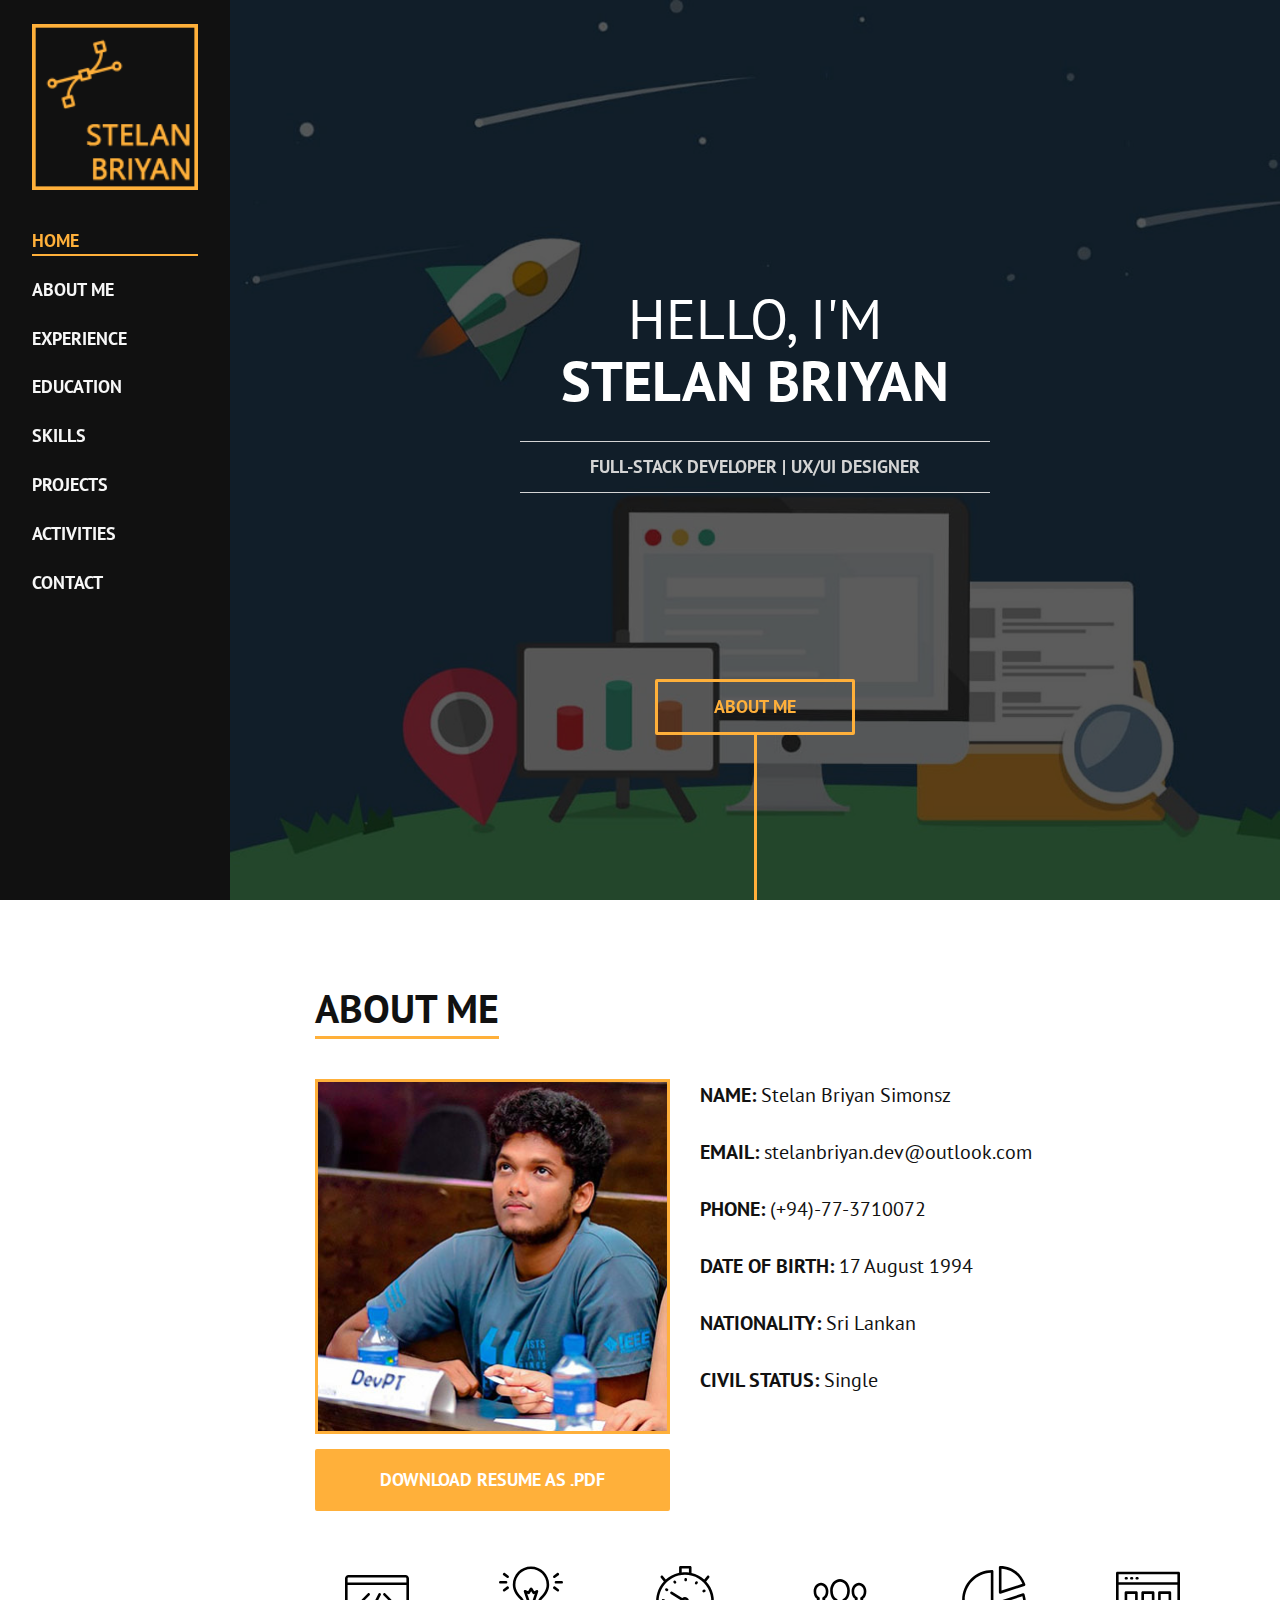
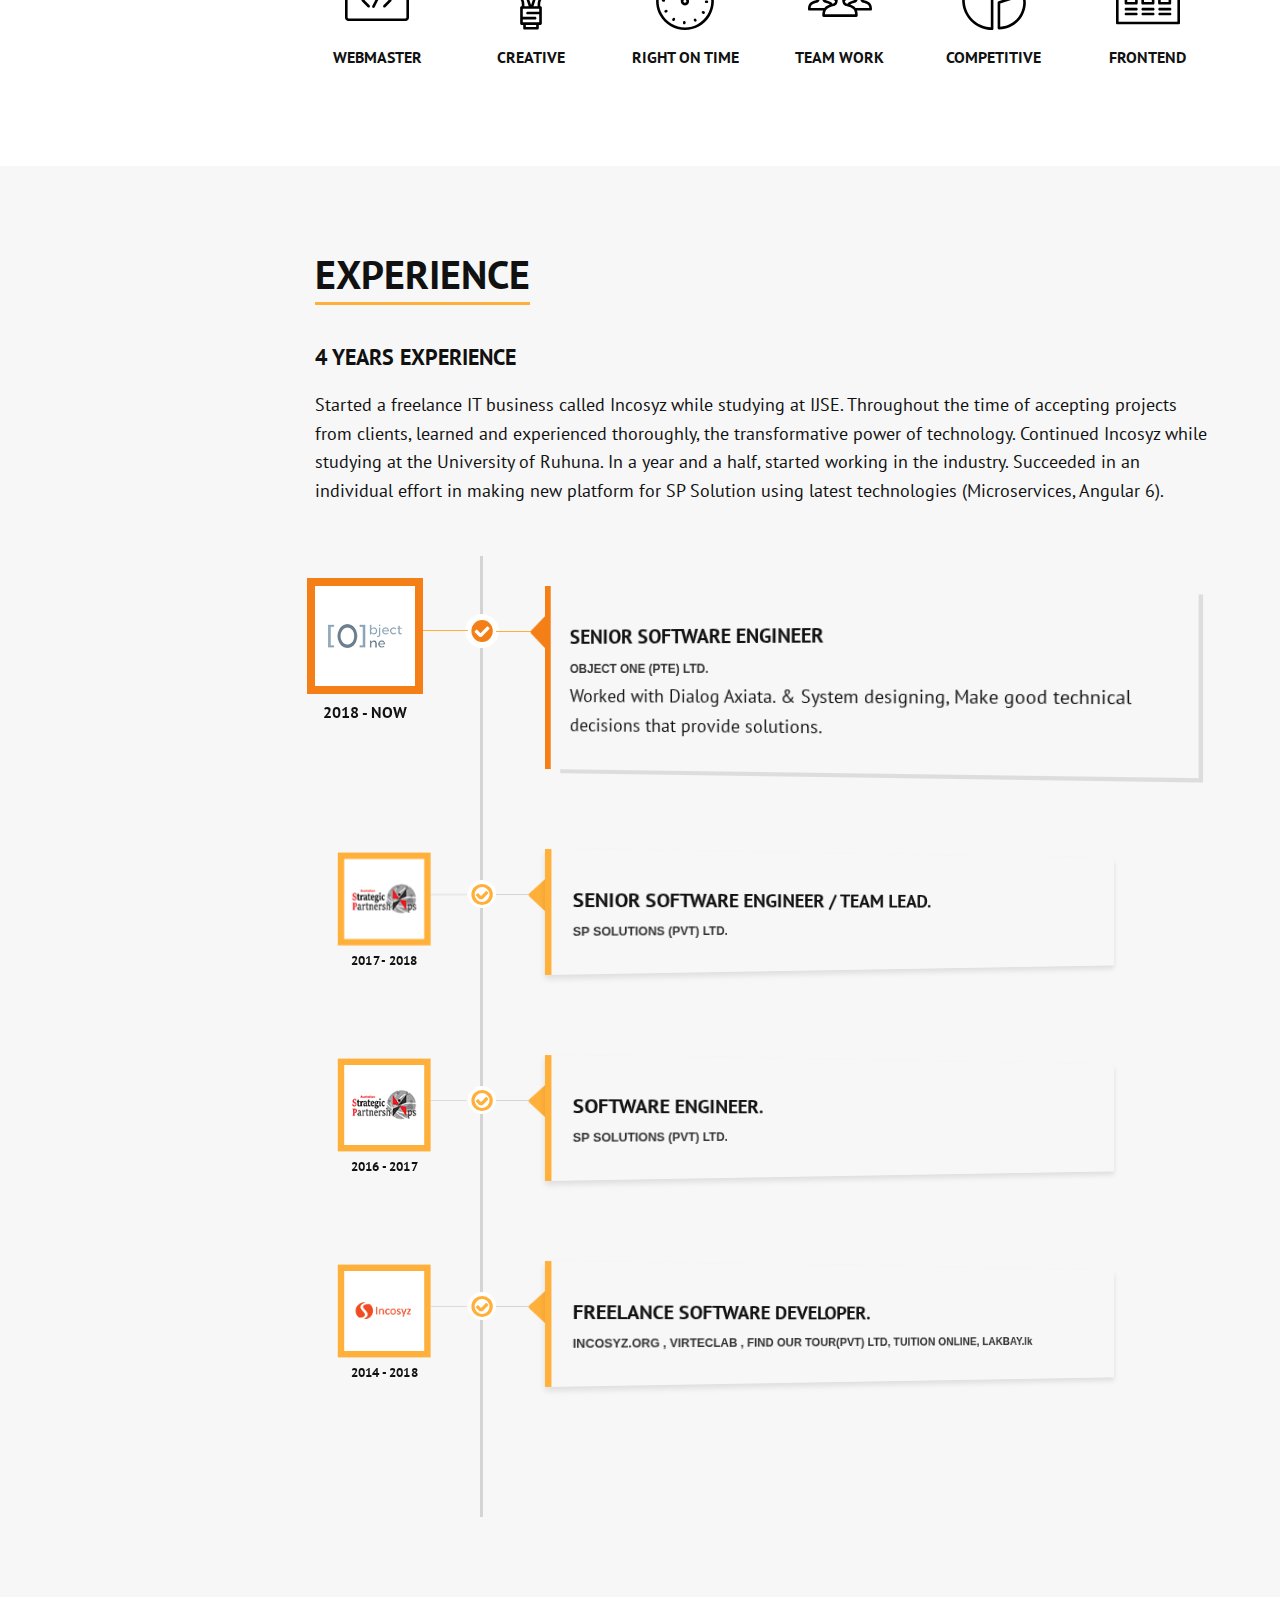
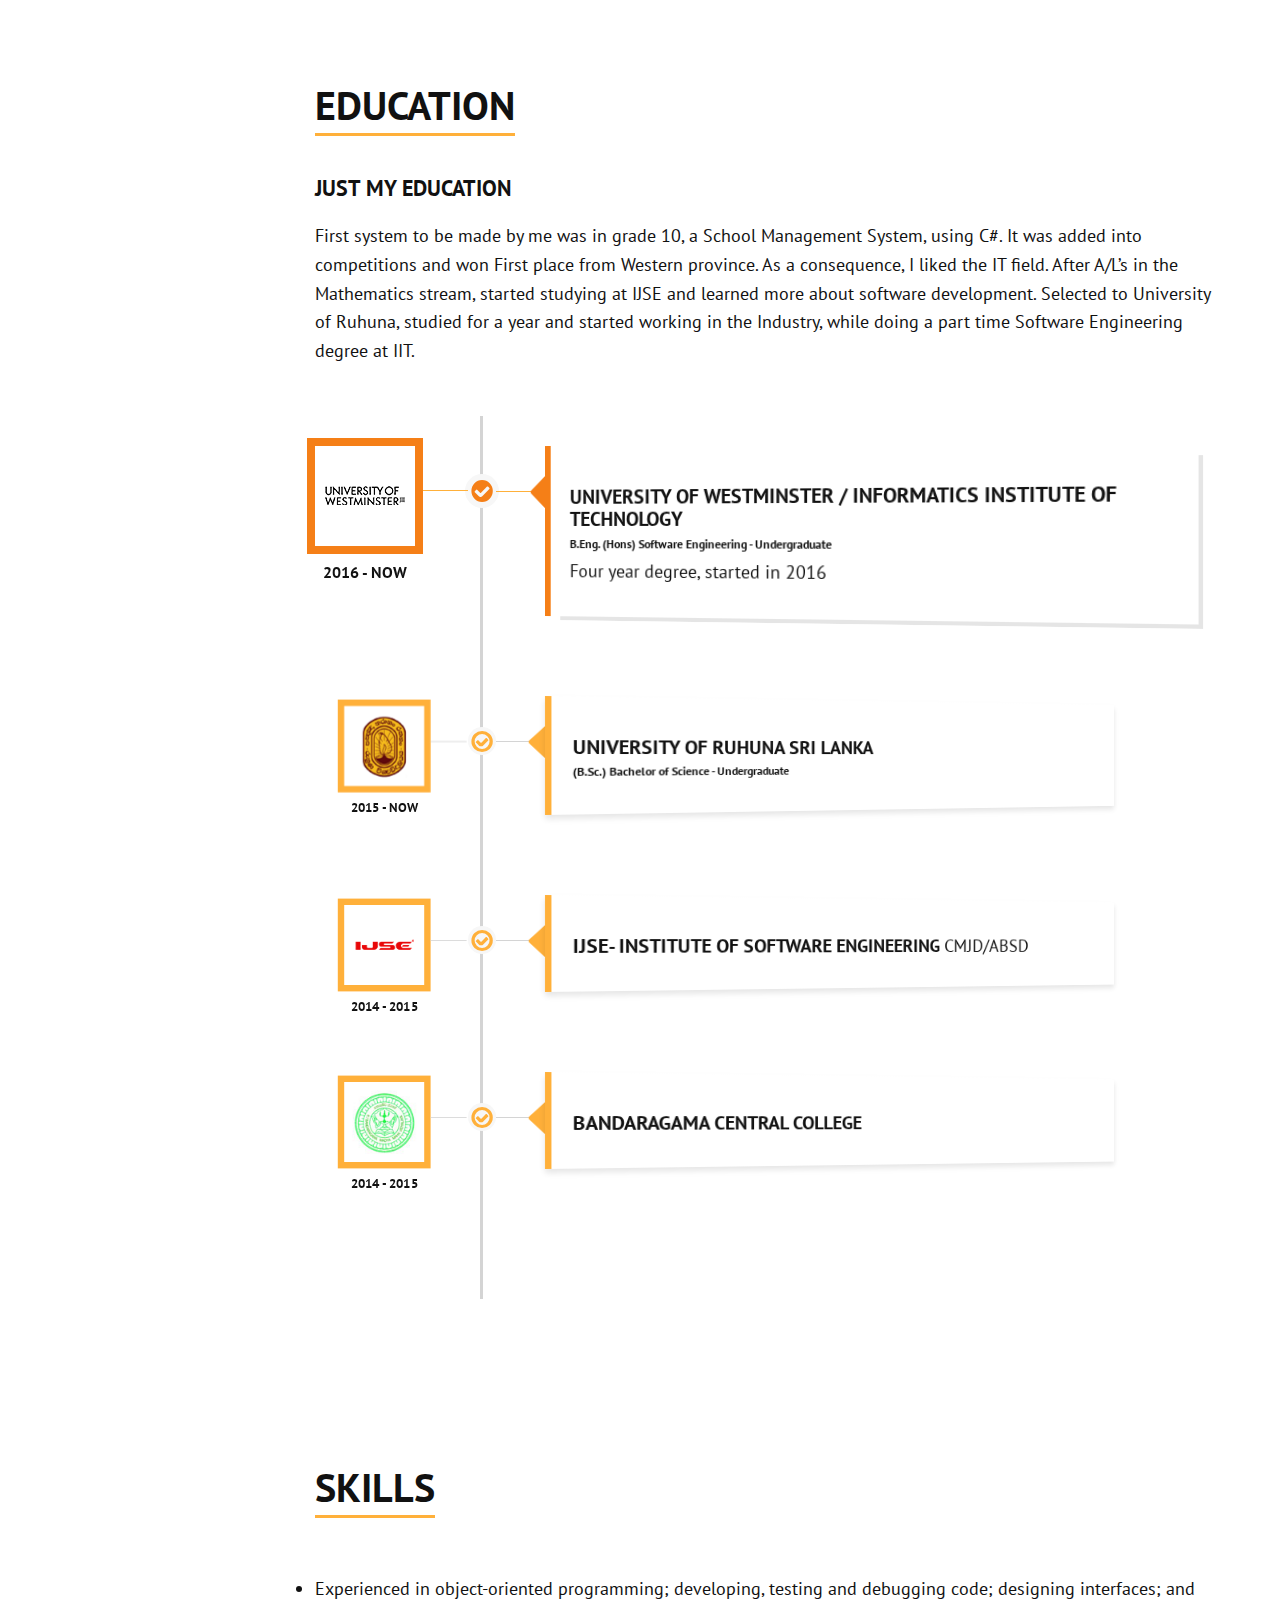
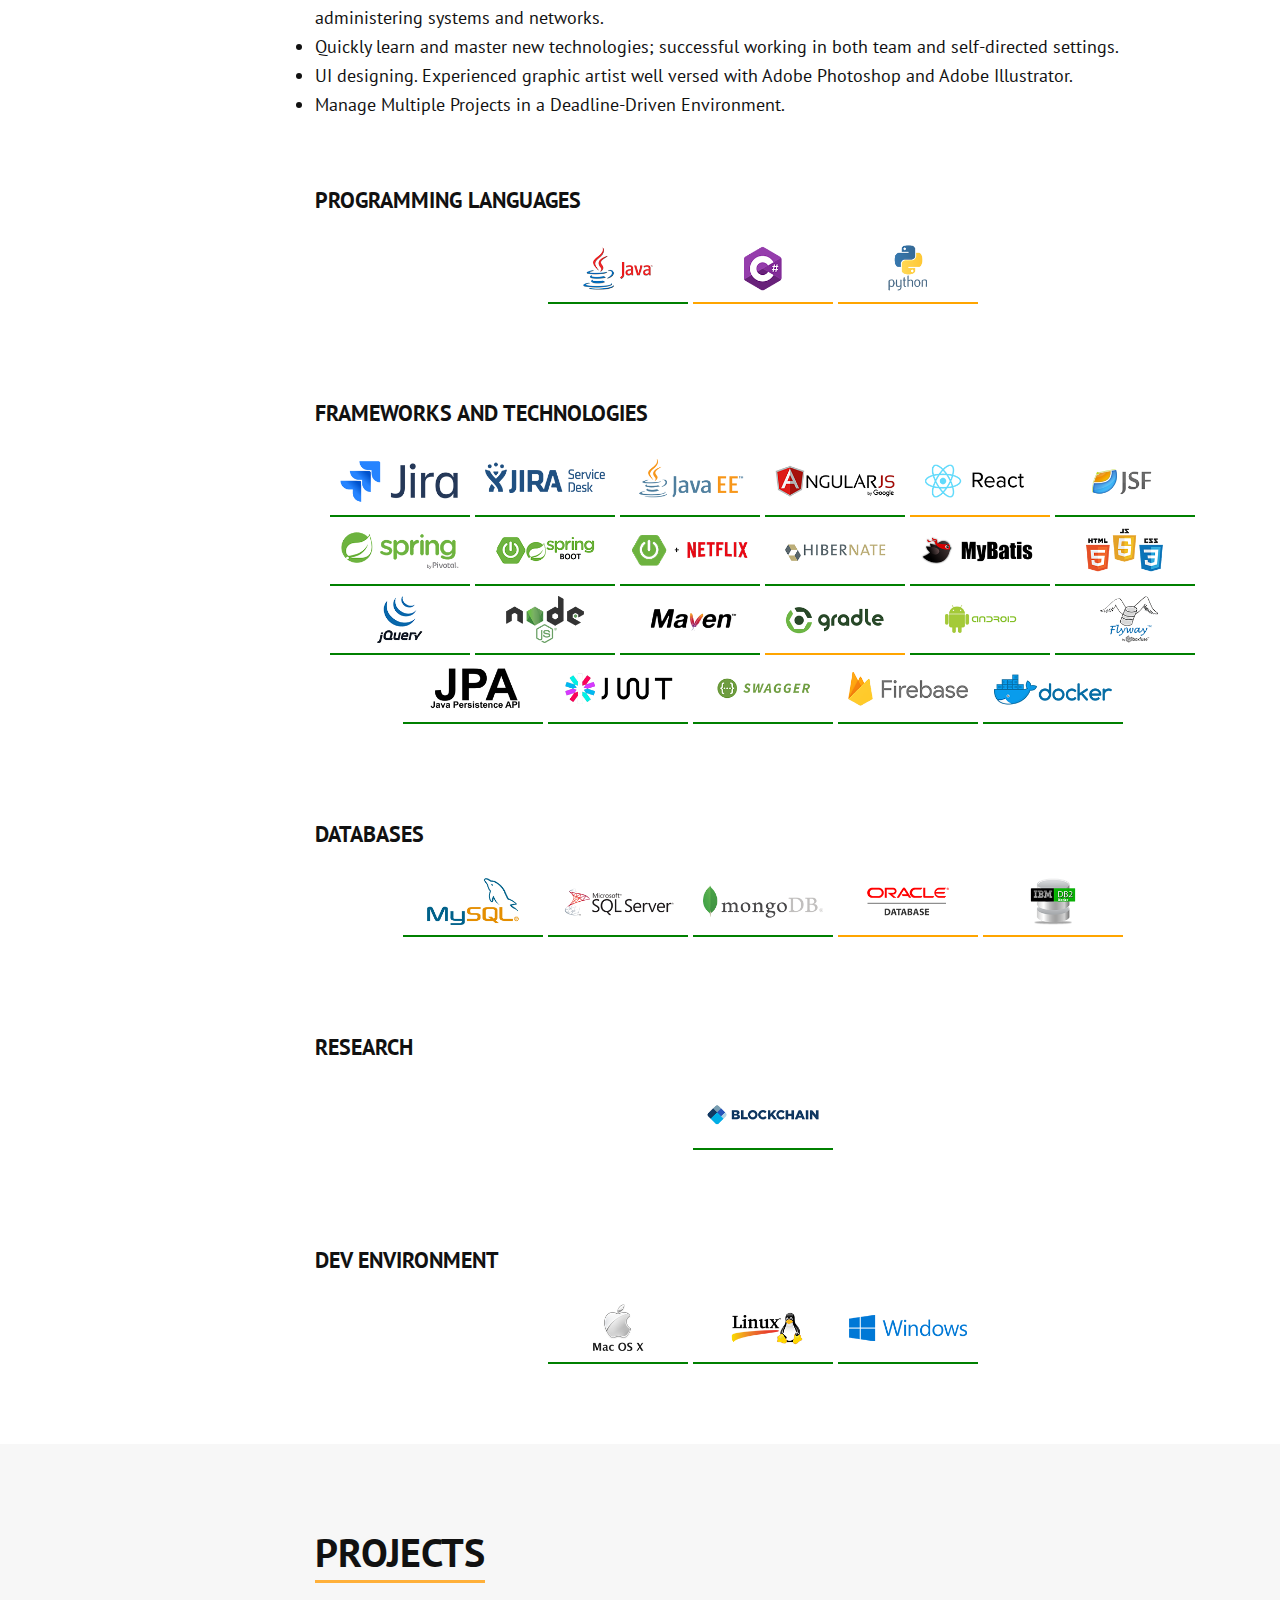
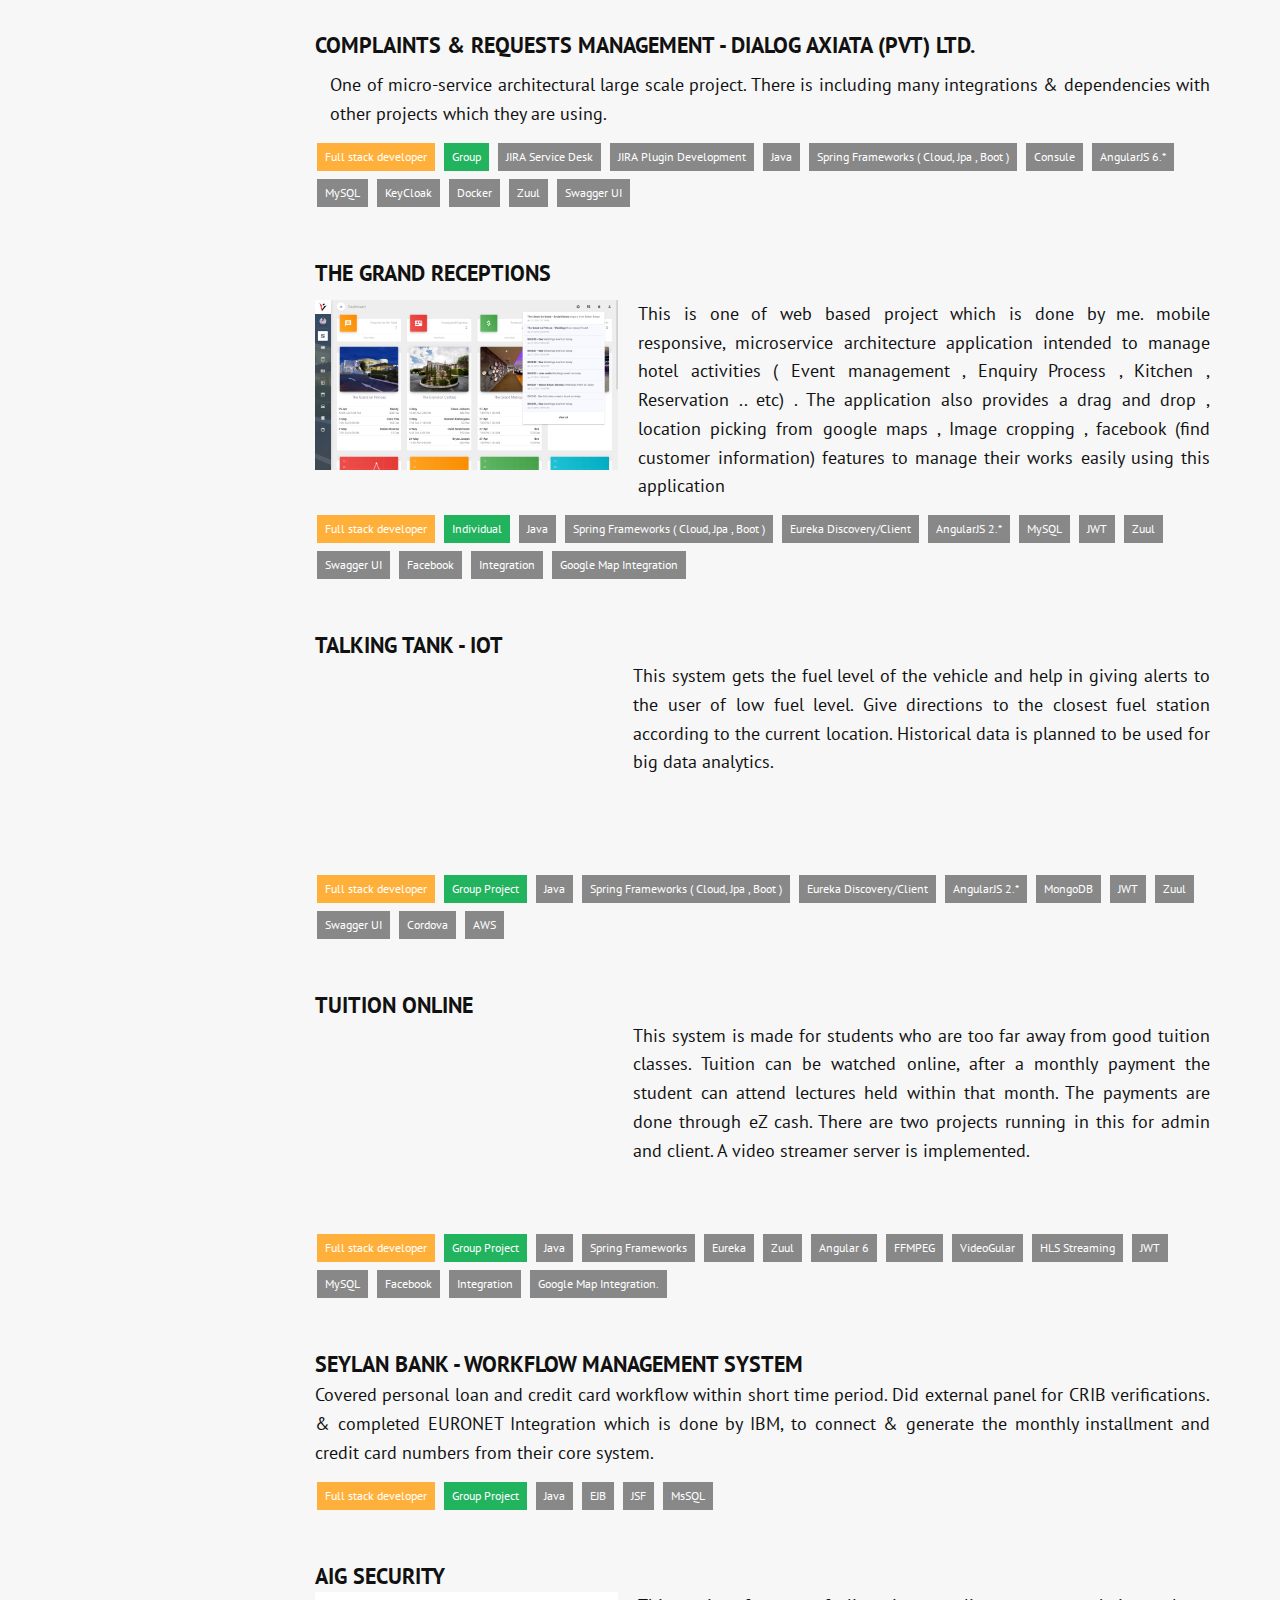
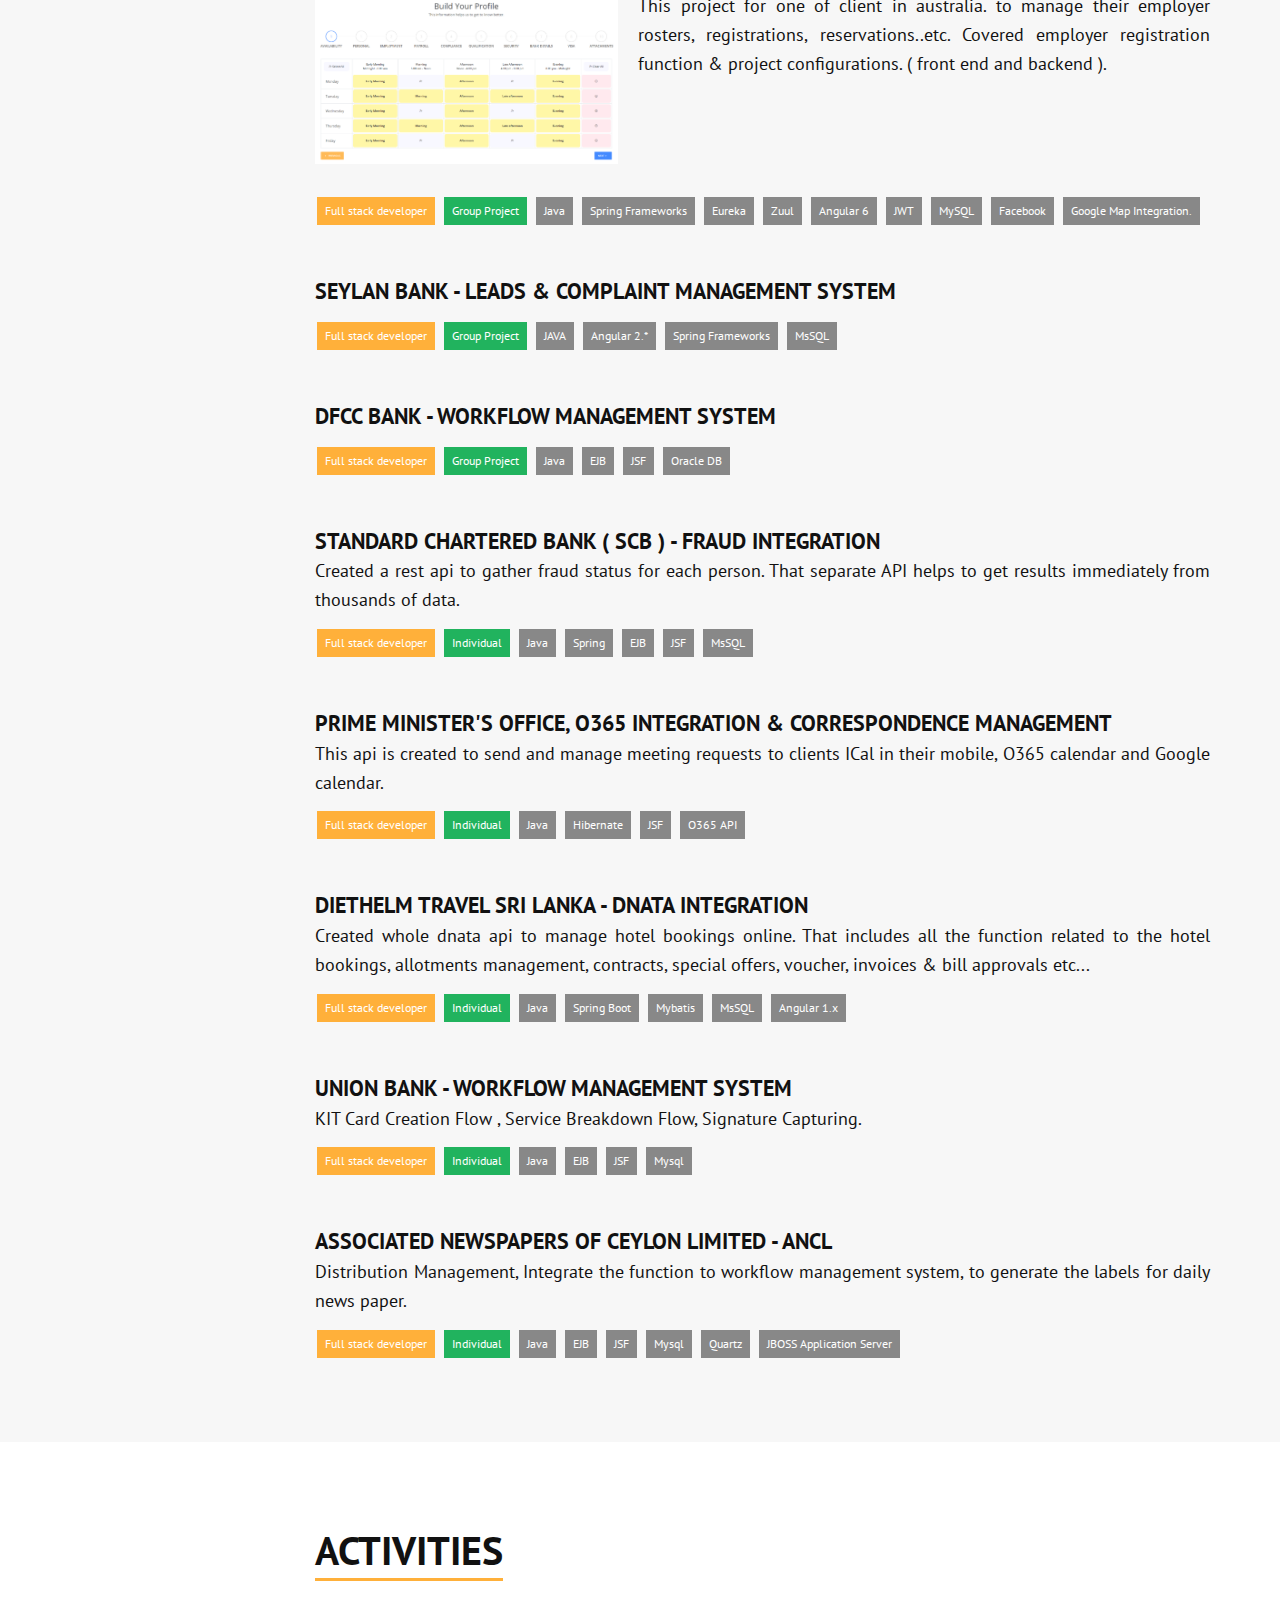
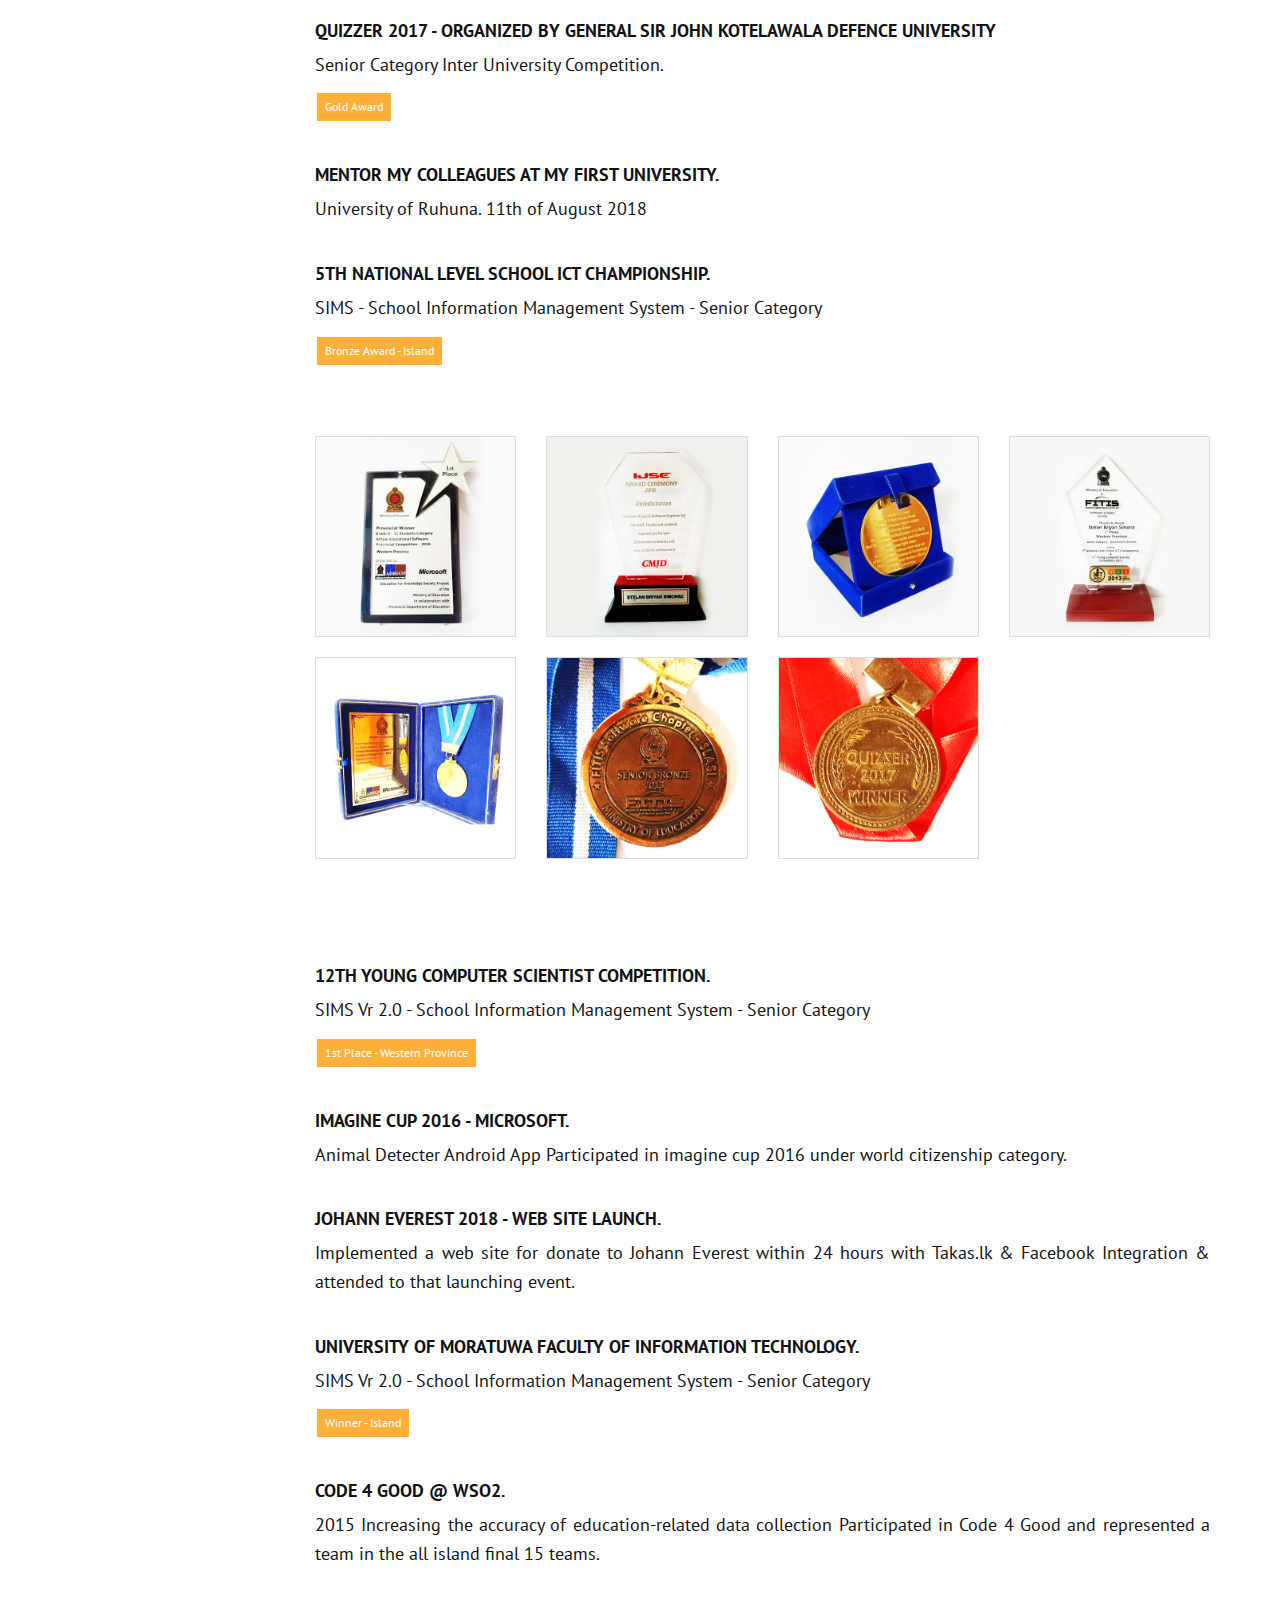
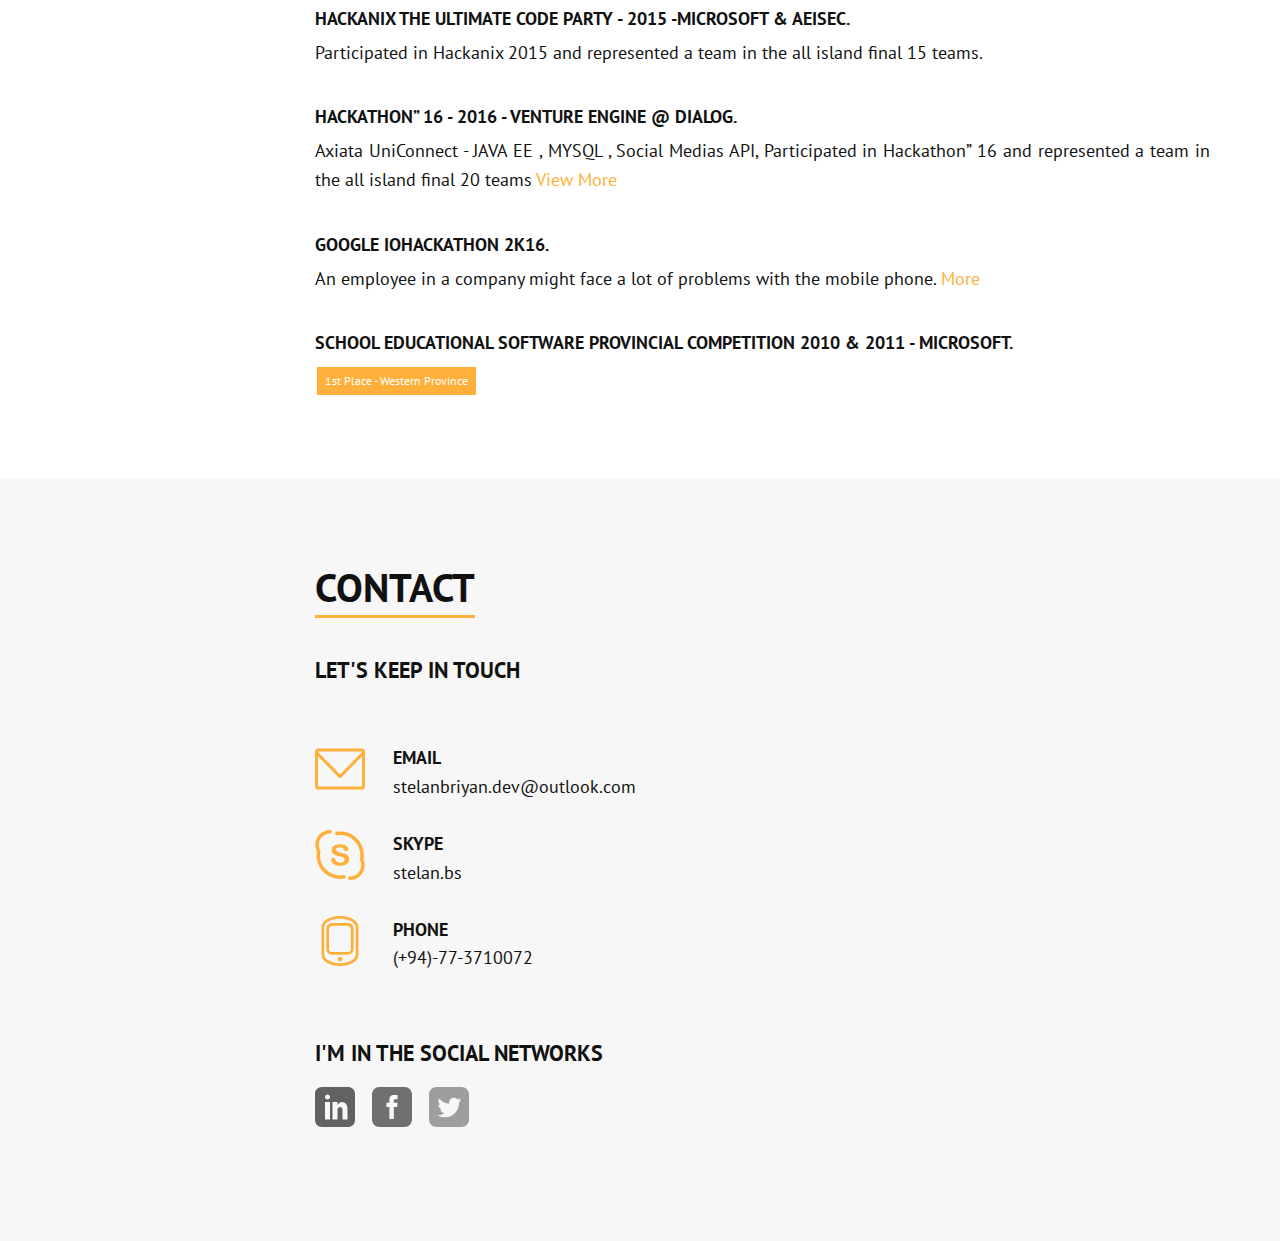
==== commit fd4625aa: "changes" ====
--- a/index.html
+++ b/index.html
@@ -476,7 +476,7 @@
                                 <h3>Complaints & Requests Management - Dialog Axiata (PVT) LTD.</h3>
                                 <p class="project-para">
                                 <div class="row" style="margin-left: 0px">
-                                    <div class="col-md-12" style="padding-left: 20px;text-align: justify">
+                                    <div class="col-md-12" style="text-align: justify">
                                         One of micro-service architectural large scale project. There is including many integrations & dependencies with other projects which they are using.
 
                                     </div>
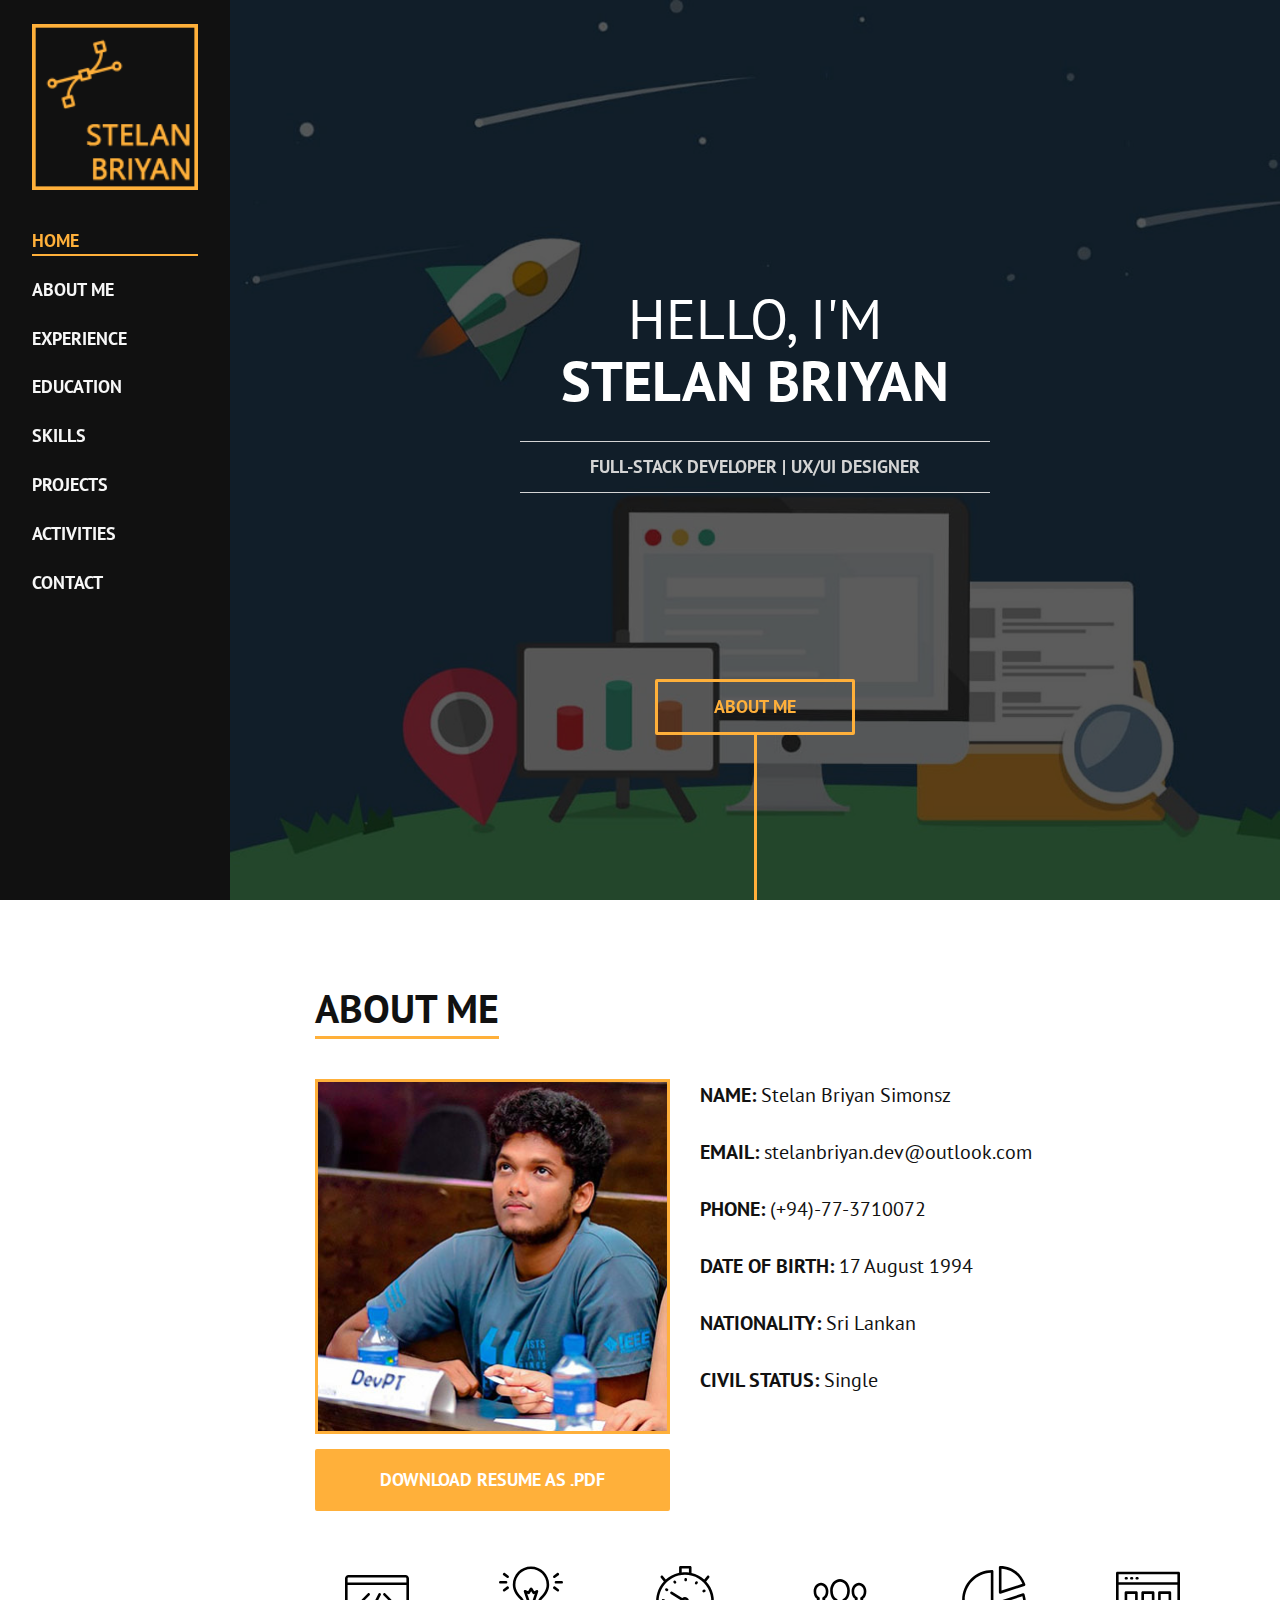
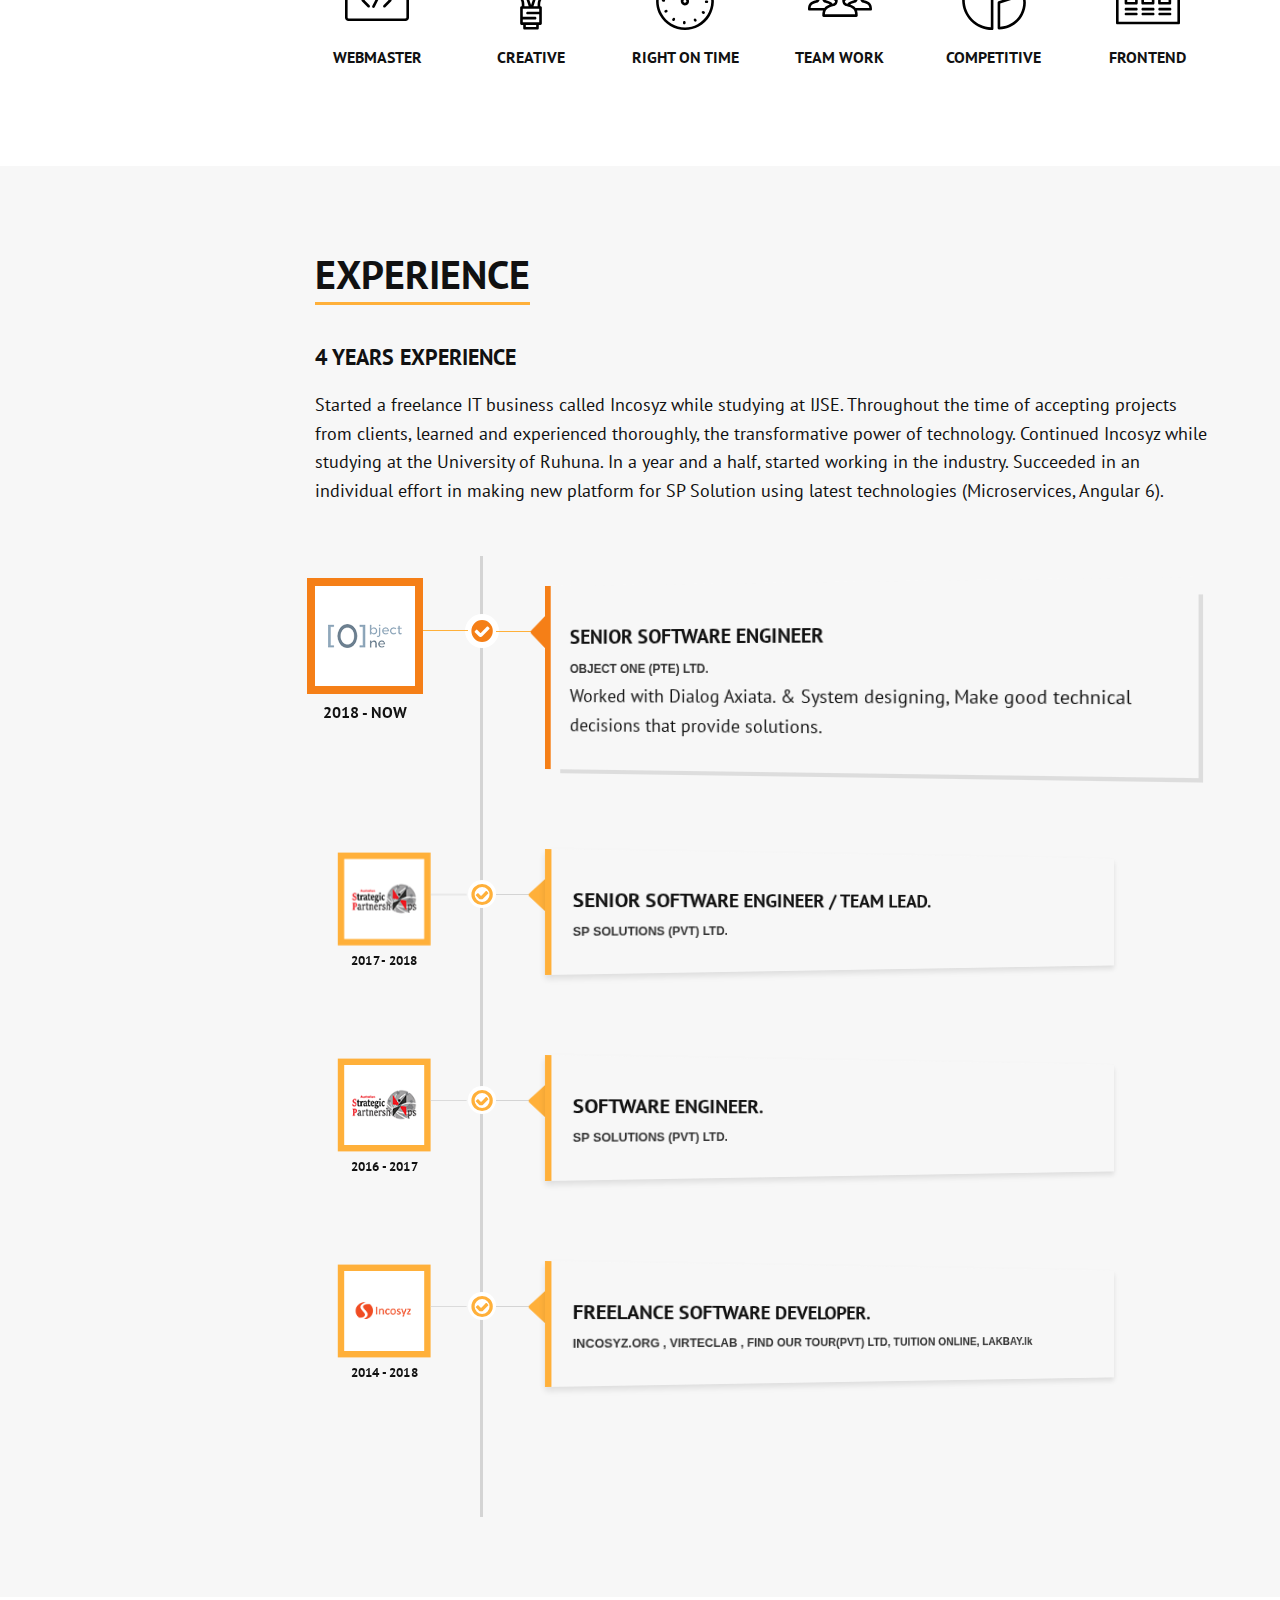
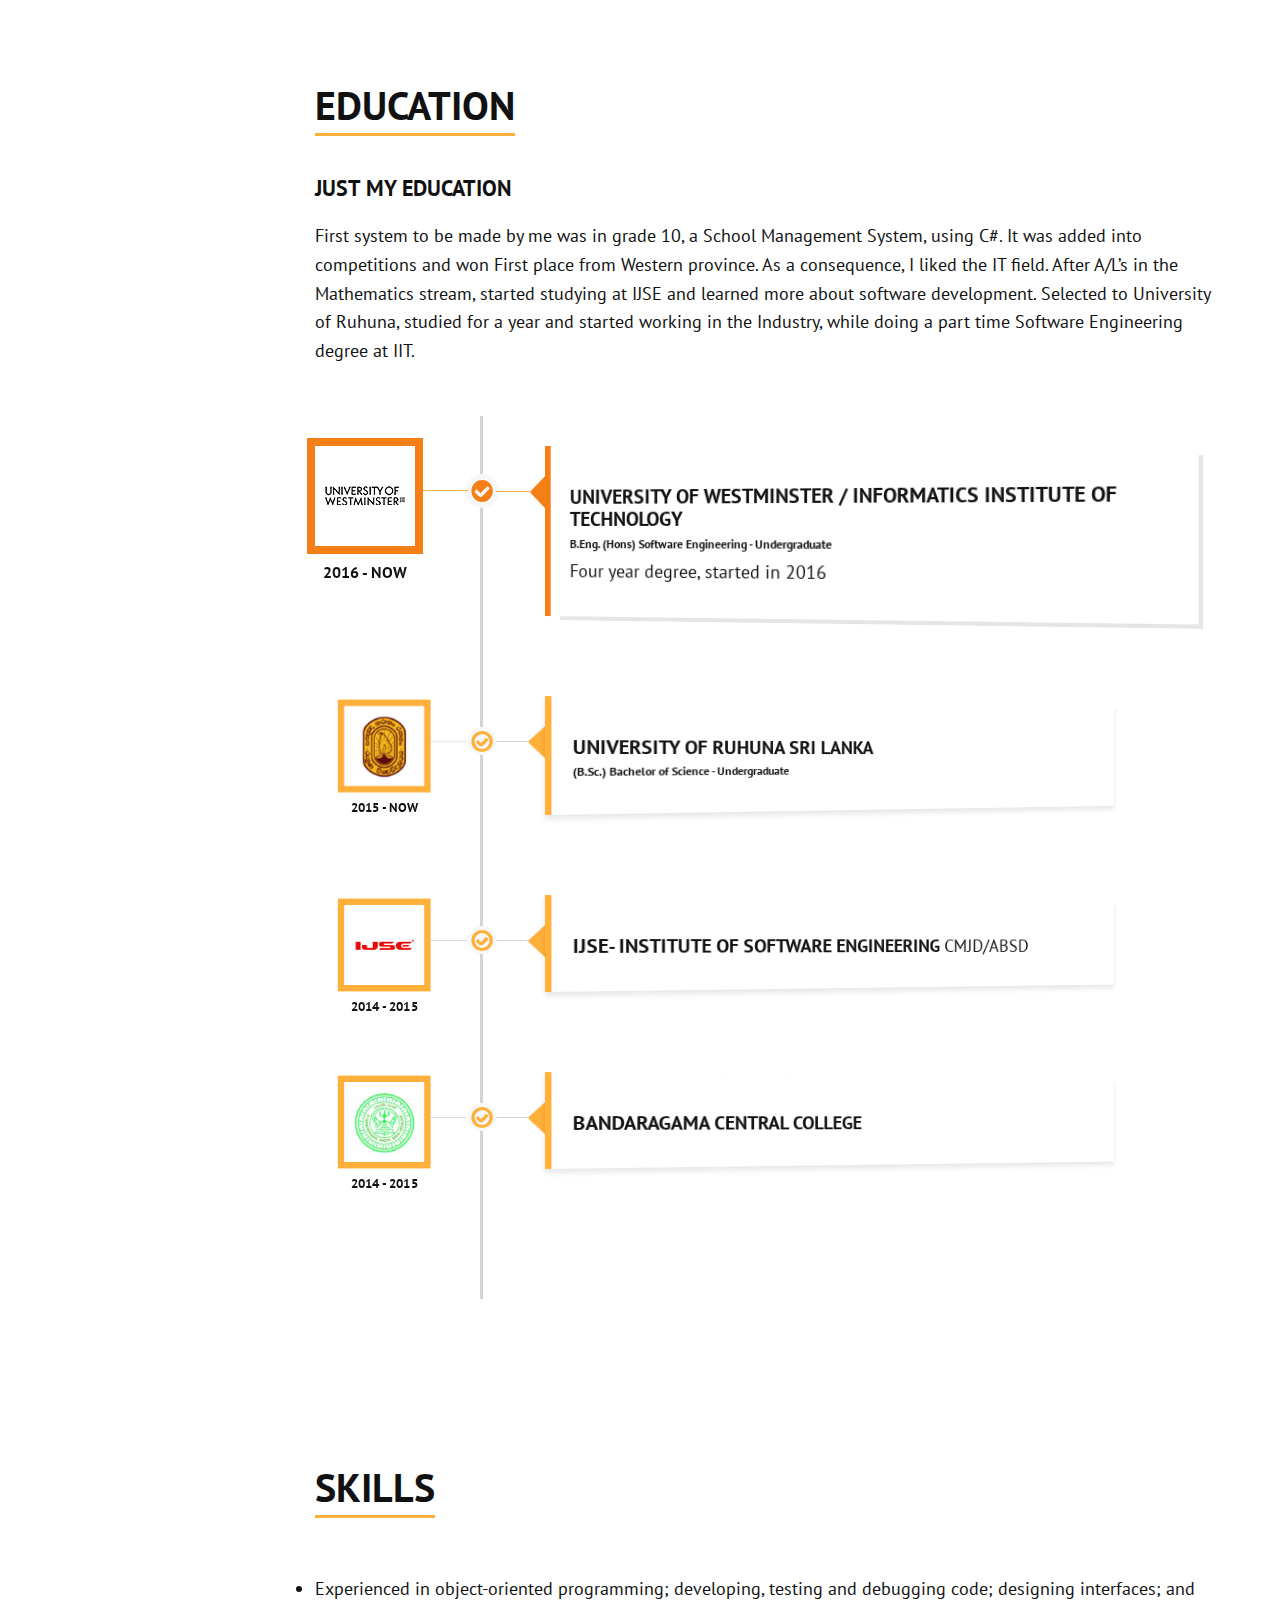
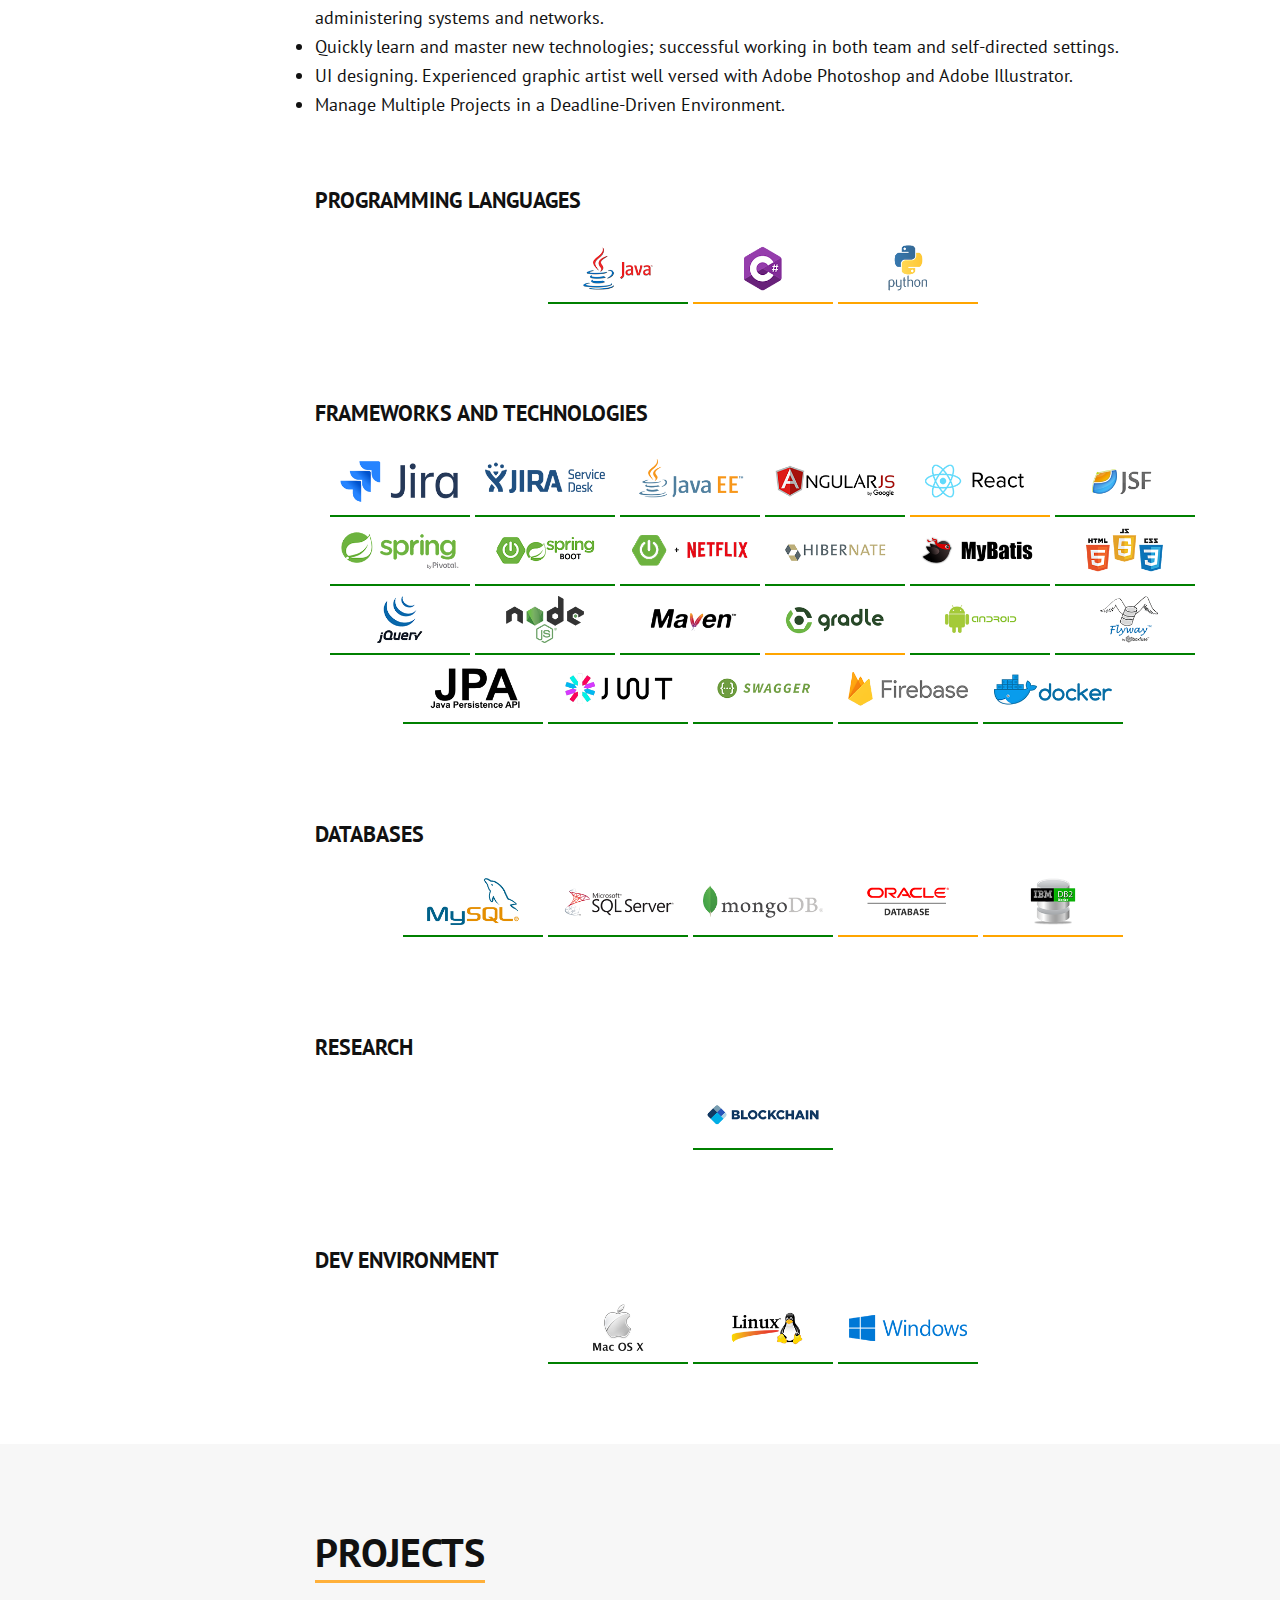
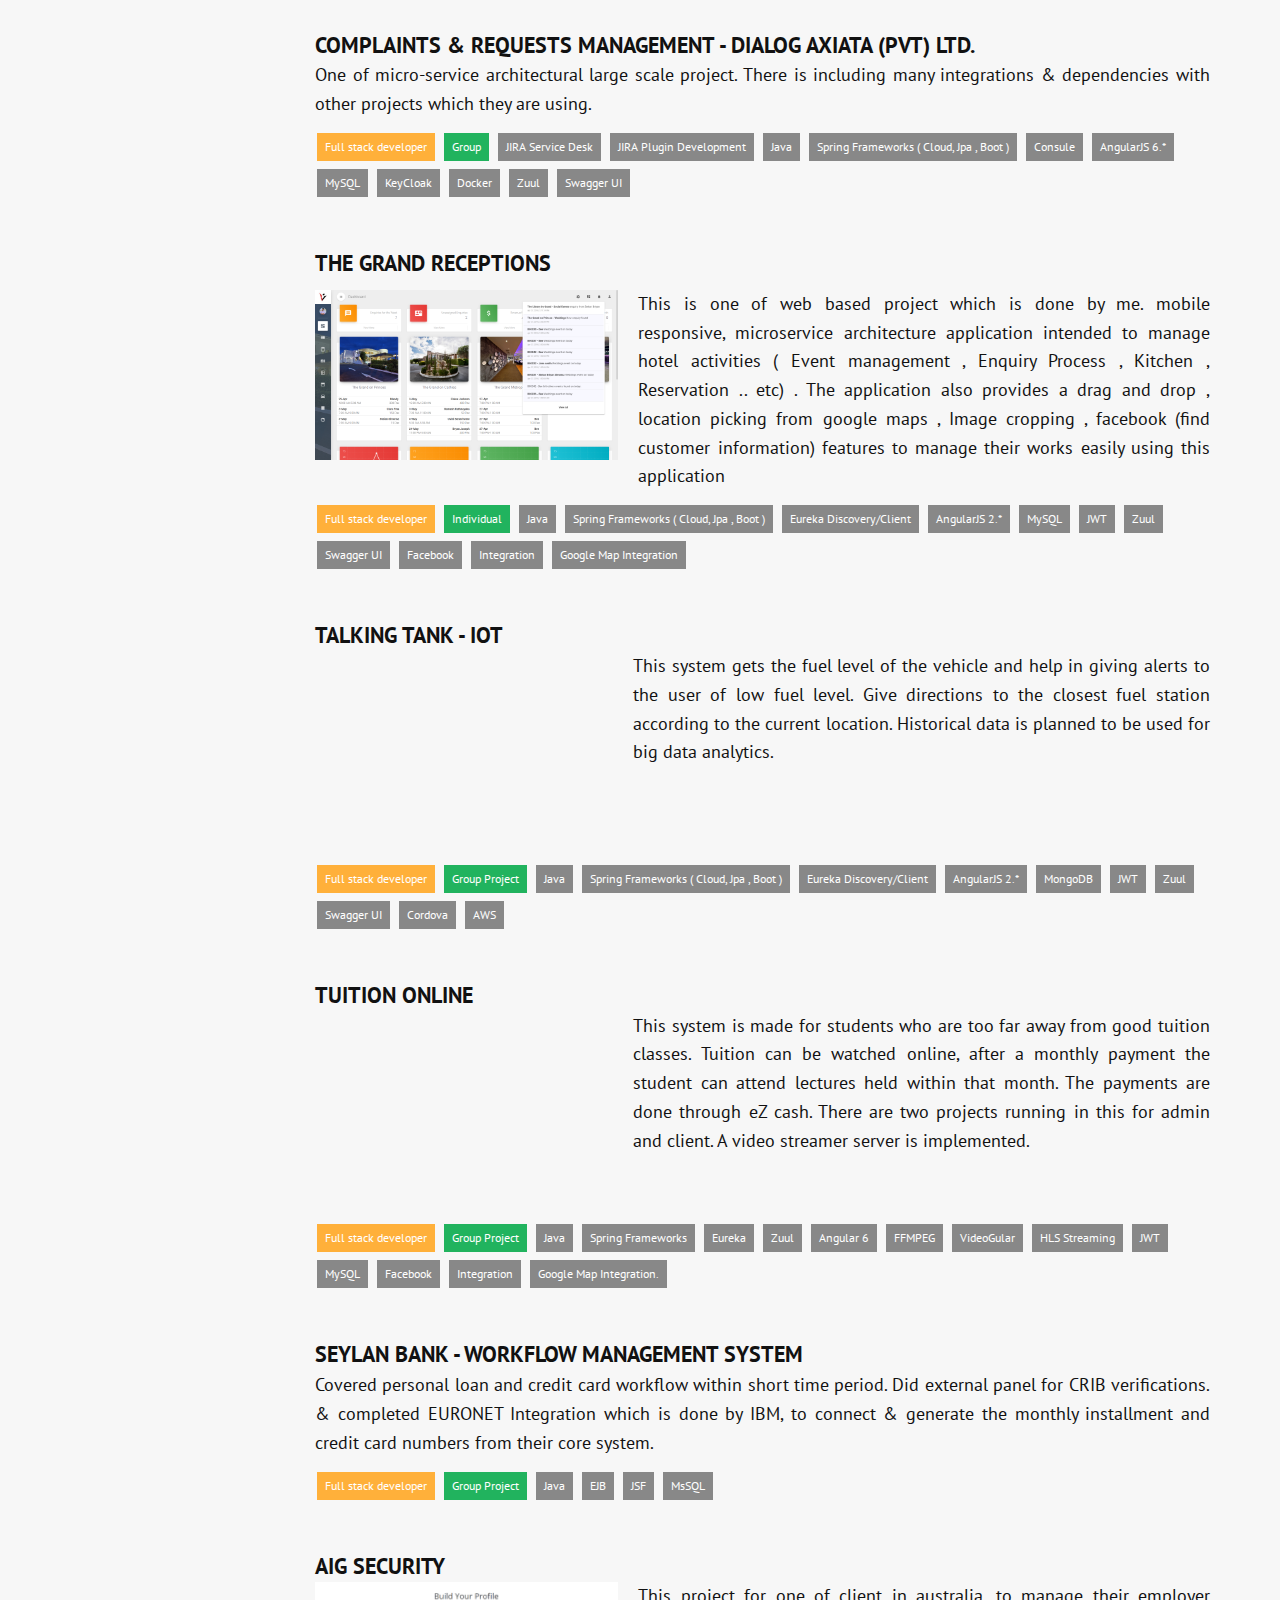
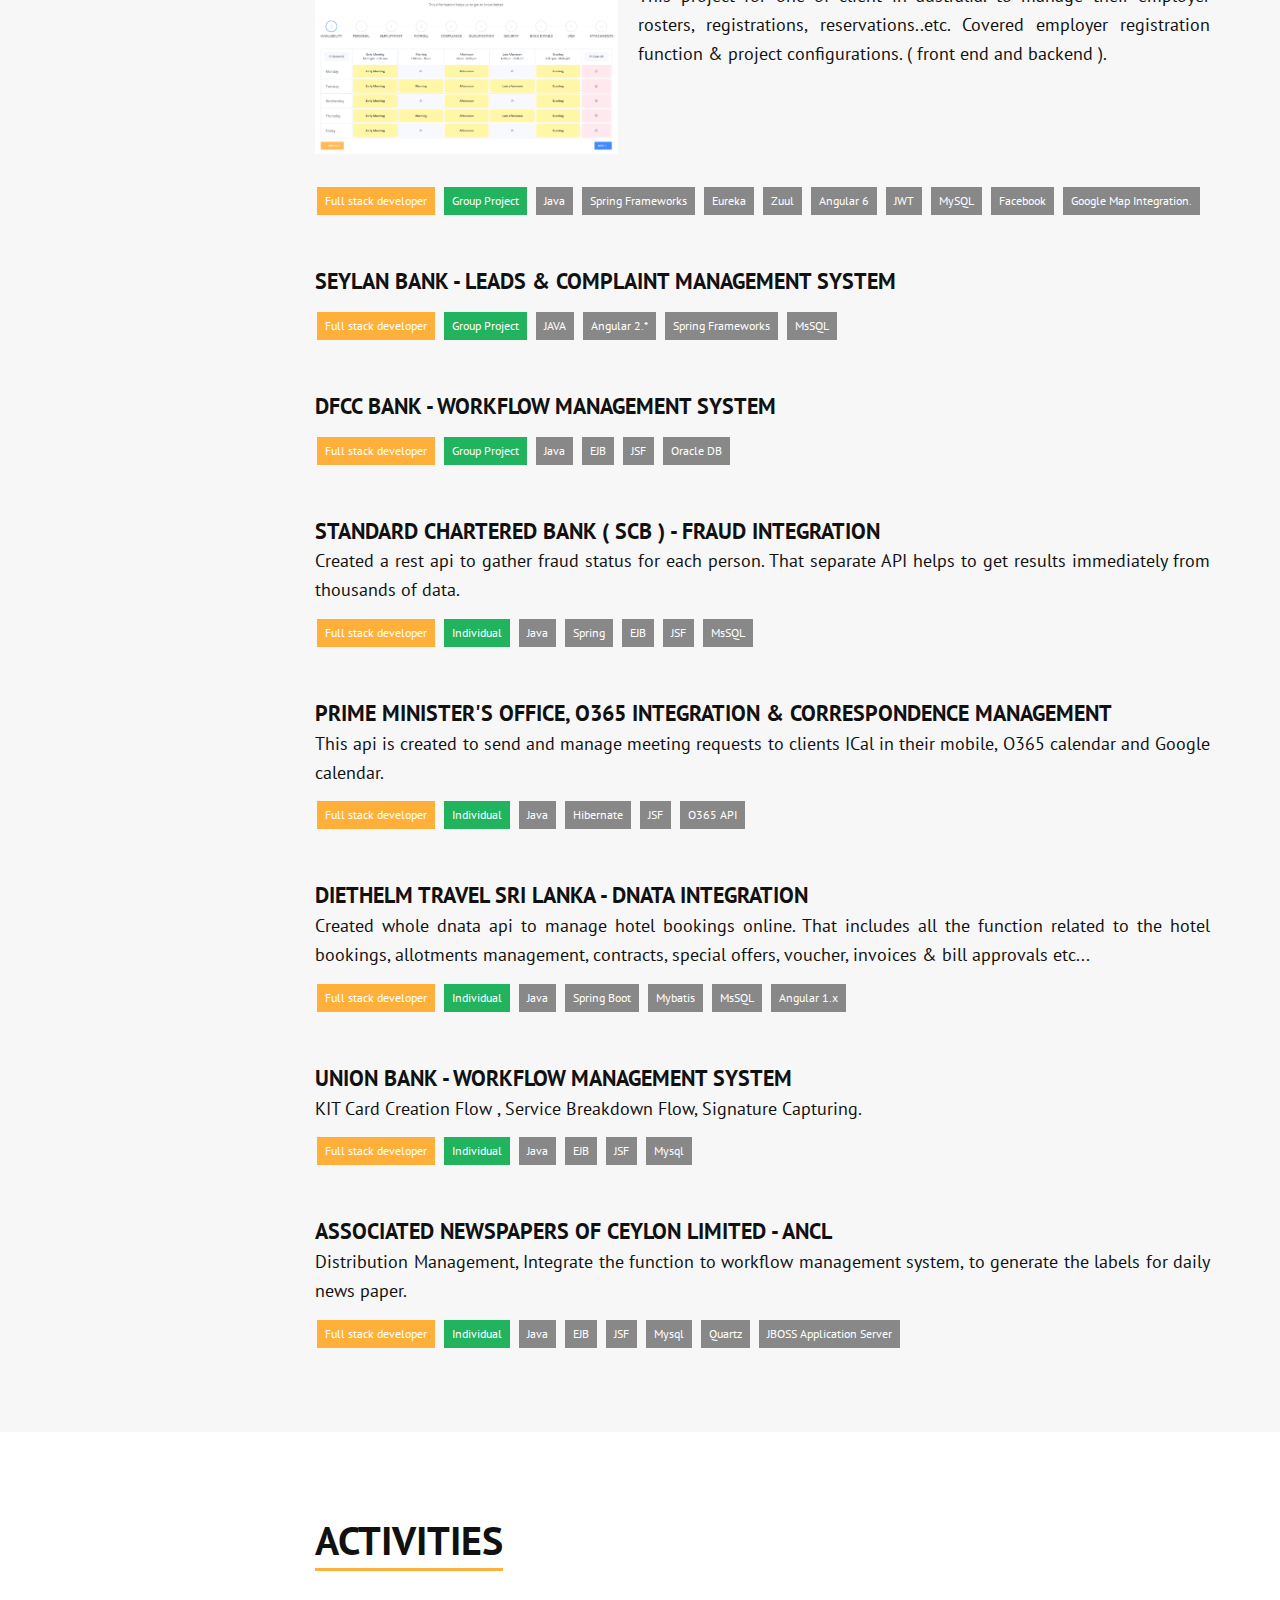
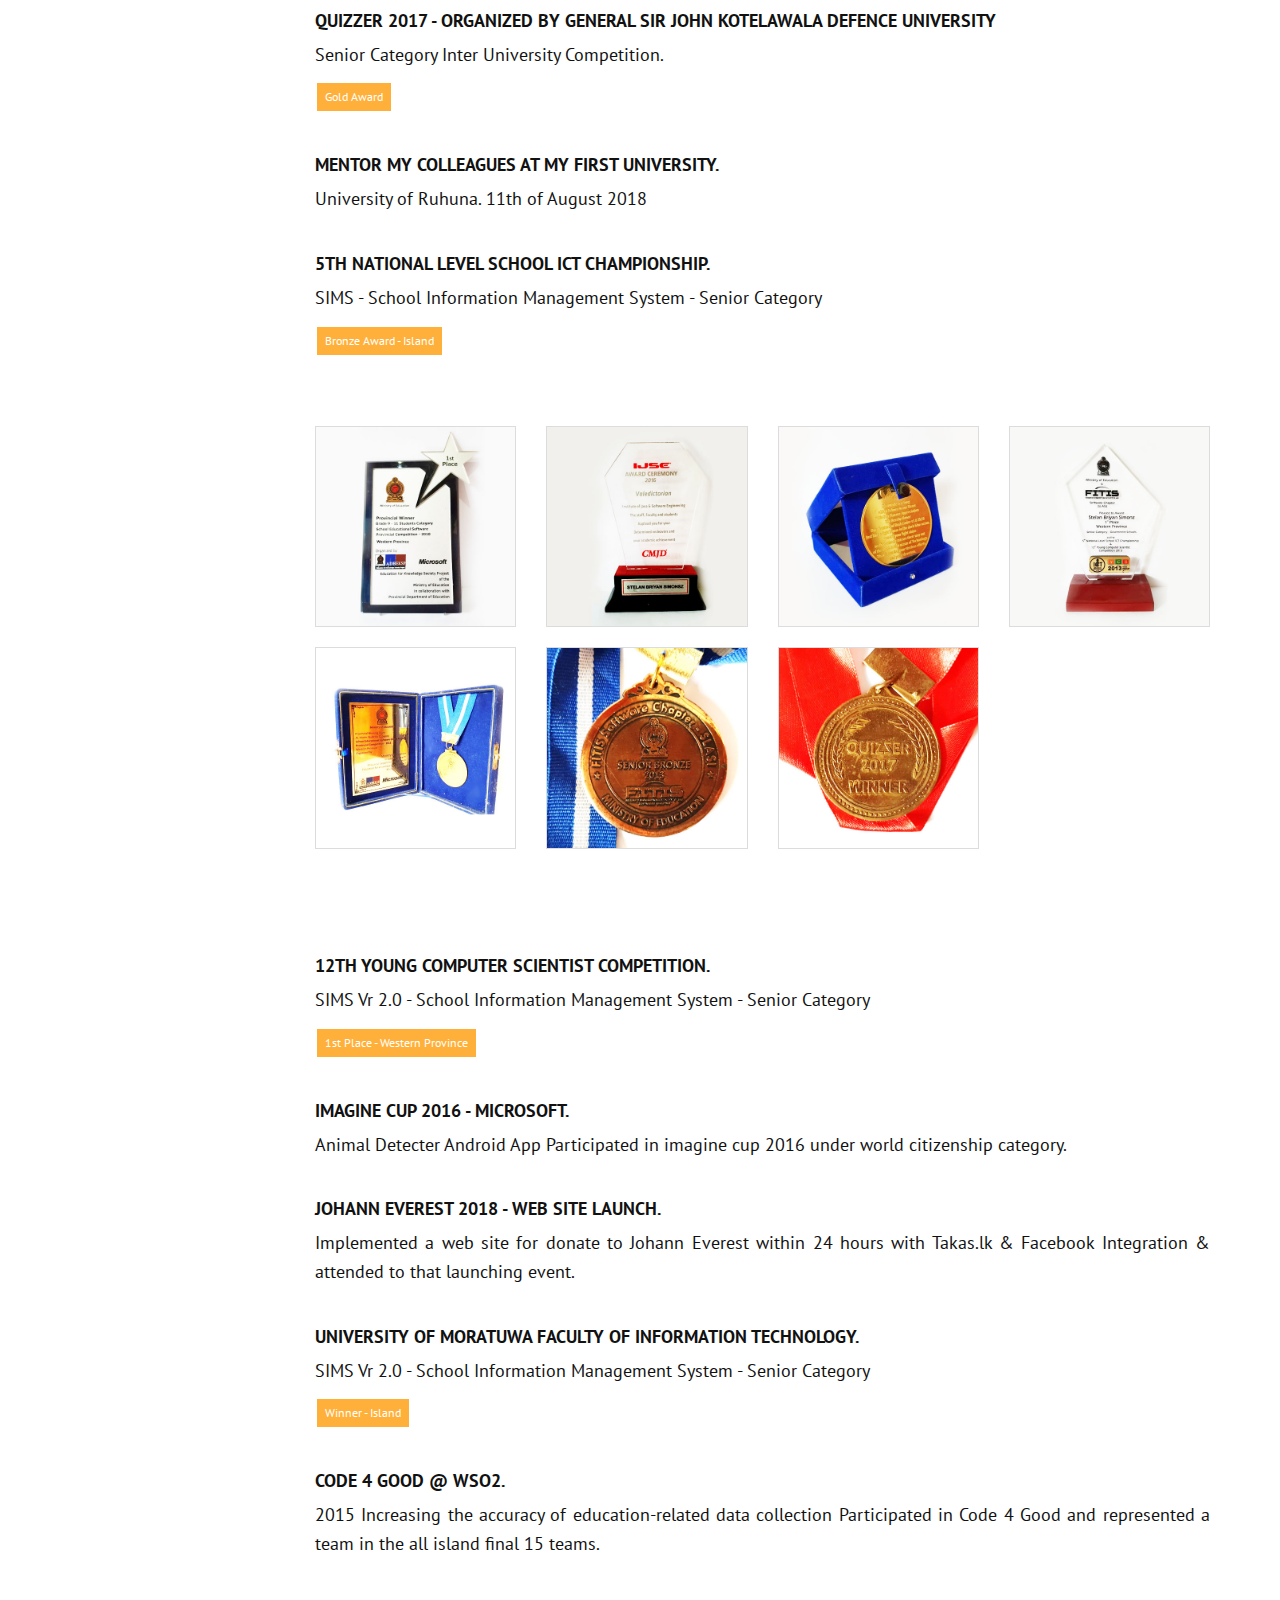
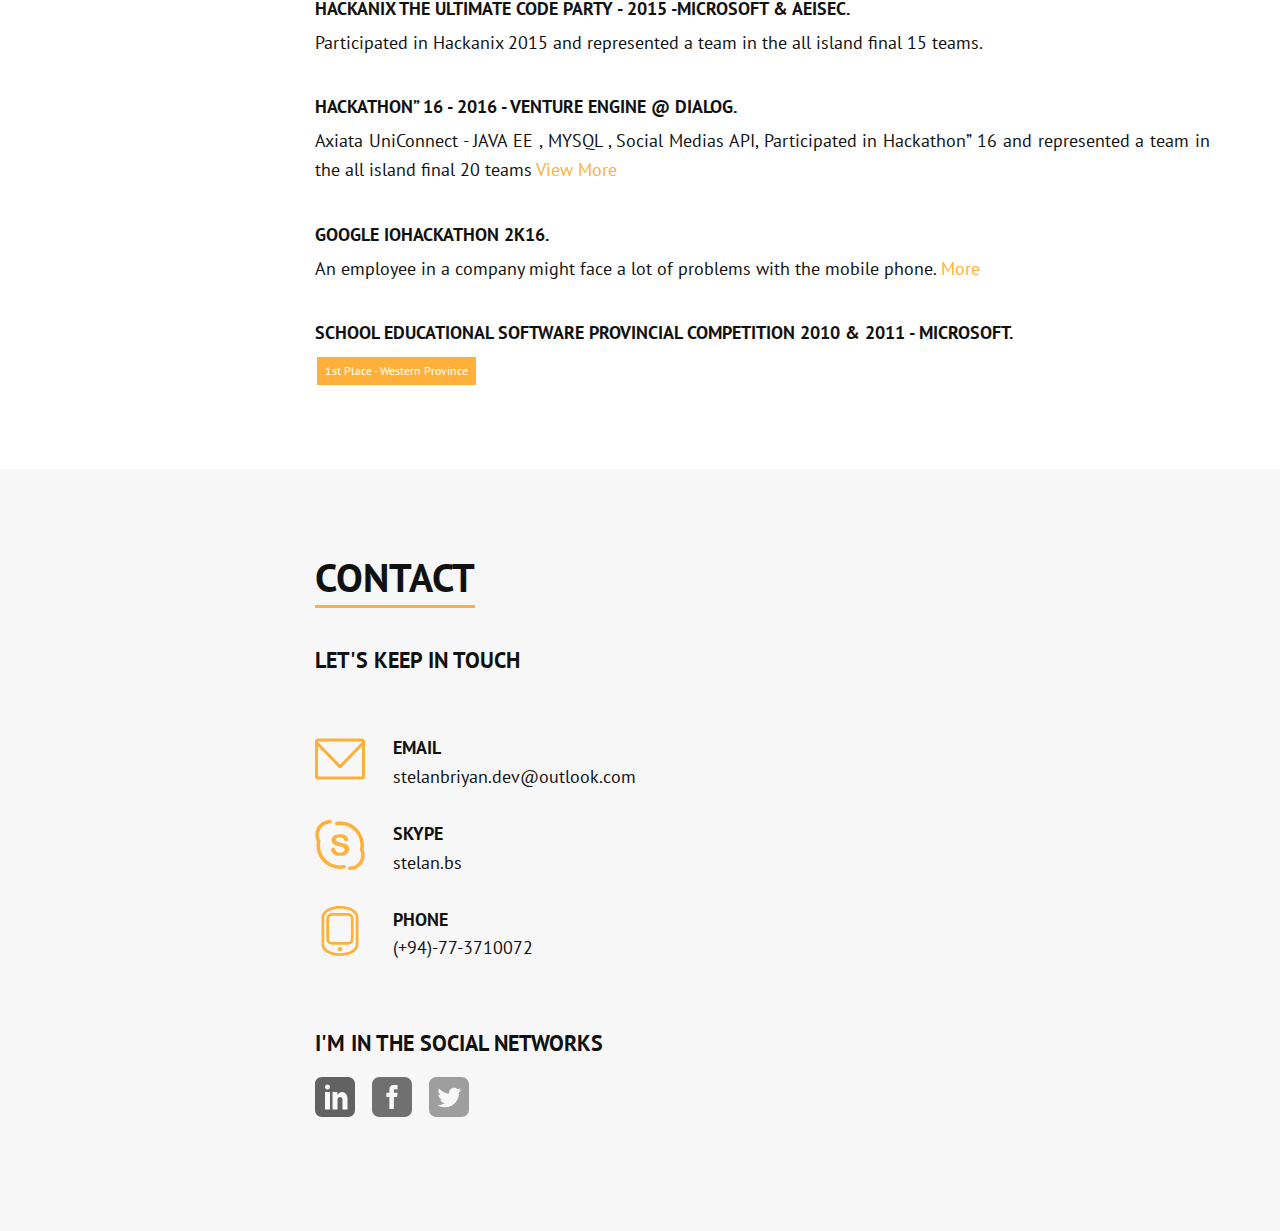
==== commit 5959aee5: "changes" ====
--- a/index.html
+++ b/index.html
@@ -475,12 +475,8 @@
                             <div class="project-box">
                                 <h3>Complaints & Requests Management - Dialog Axiata (PVT) LTD.</h3>
                                 <p class="project-para">
-                                <div class="row" style="margin-left: 0px">
-                                    <div class="col-md-12" style="text-align: justify">
-                                        One of micro-service architectural large scale project. There is including many integrations & dependencies with other projects which they are using.
+                                    One of micro-service architectural large scale project. There is including many integrations & dependencies with other projects which they are using.
 
-                                    </div>
-                                </div>
                                 </p>
                                 <ul class="blog-tags-list">
                                     <li class="blog-tag-yellow"><a>Full stack developer</a></li>
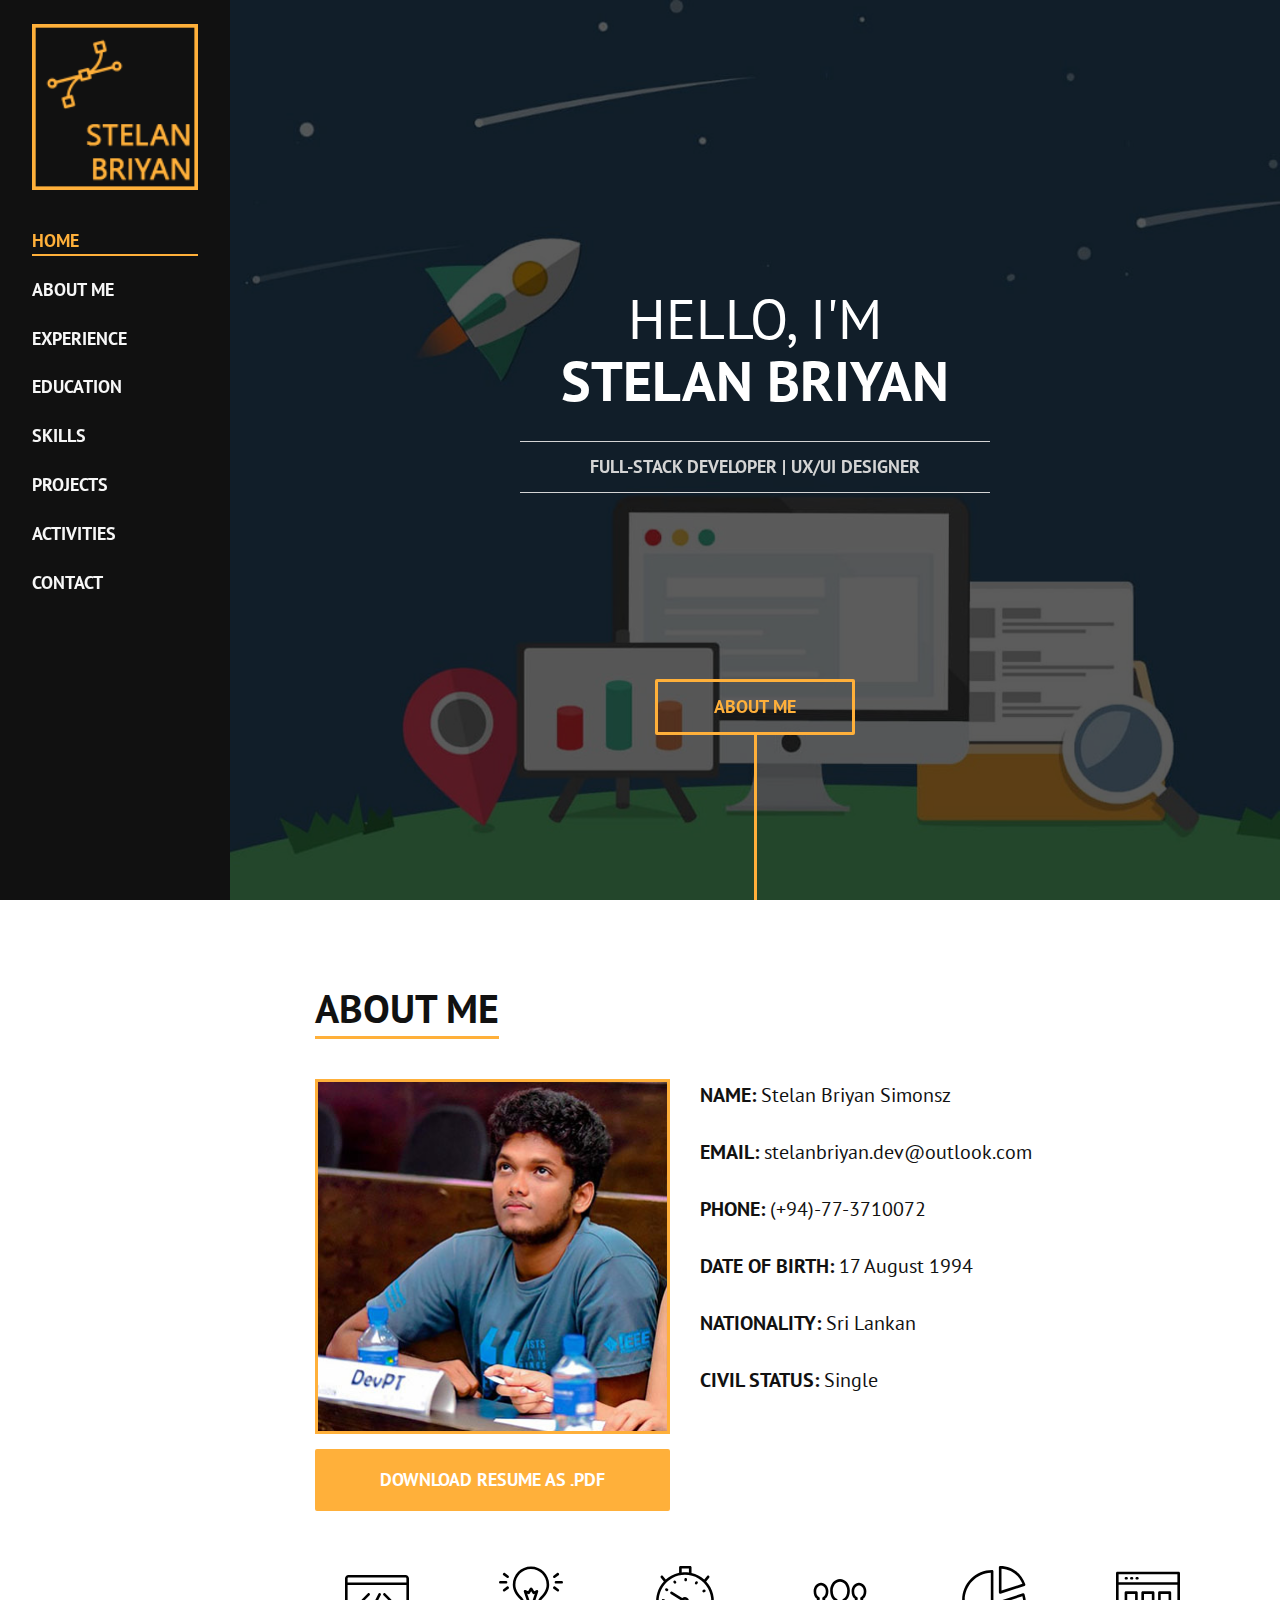
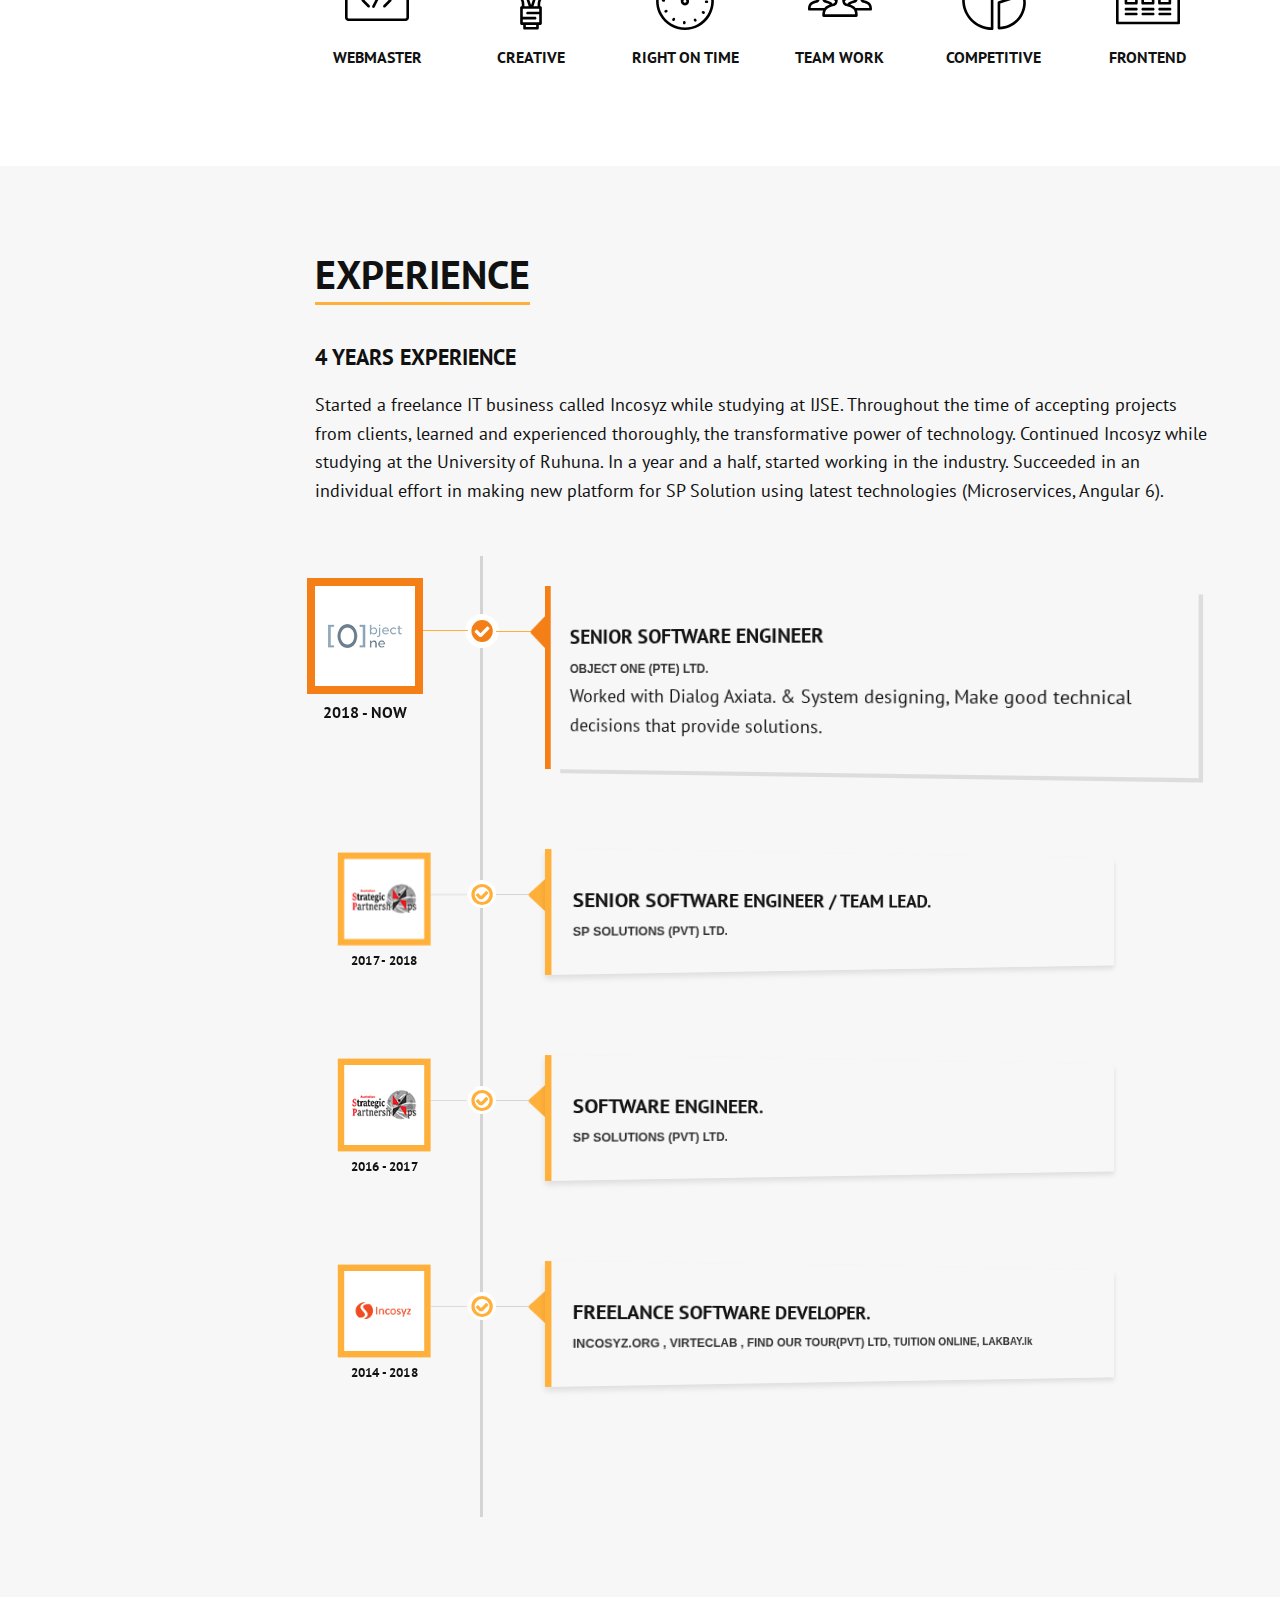
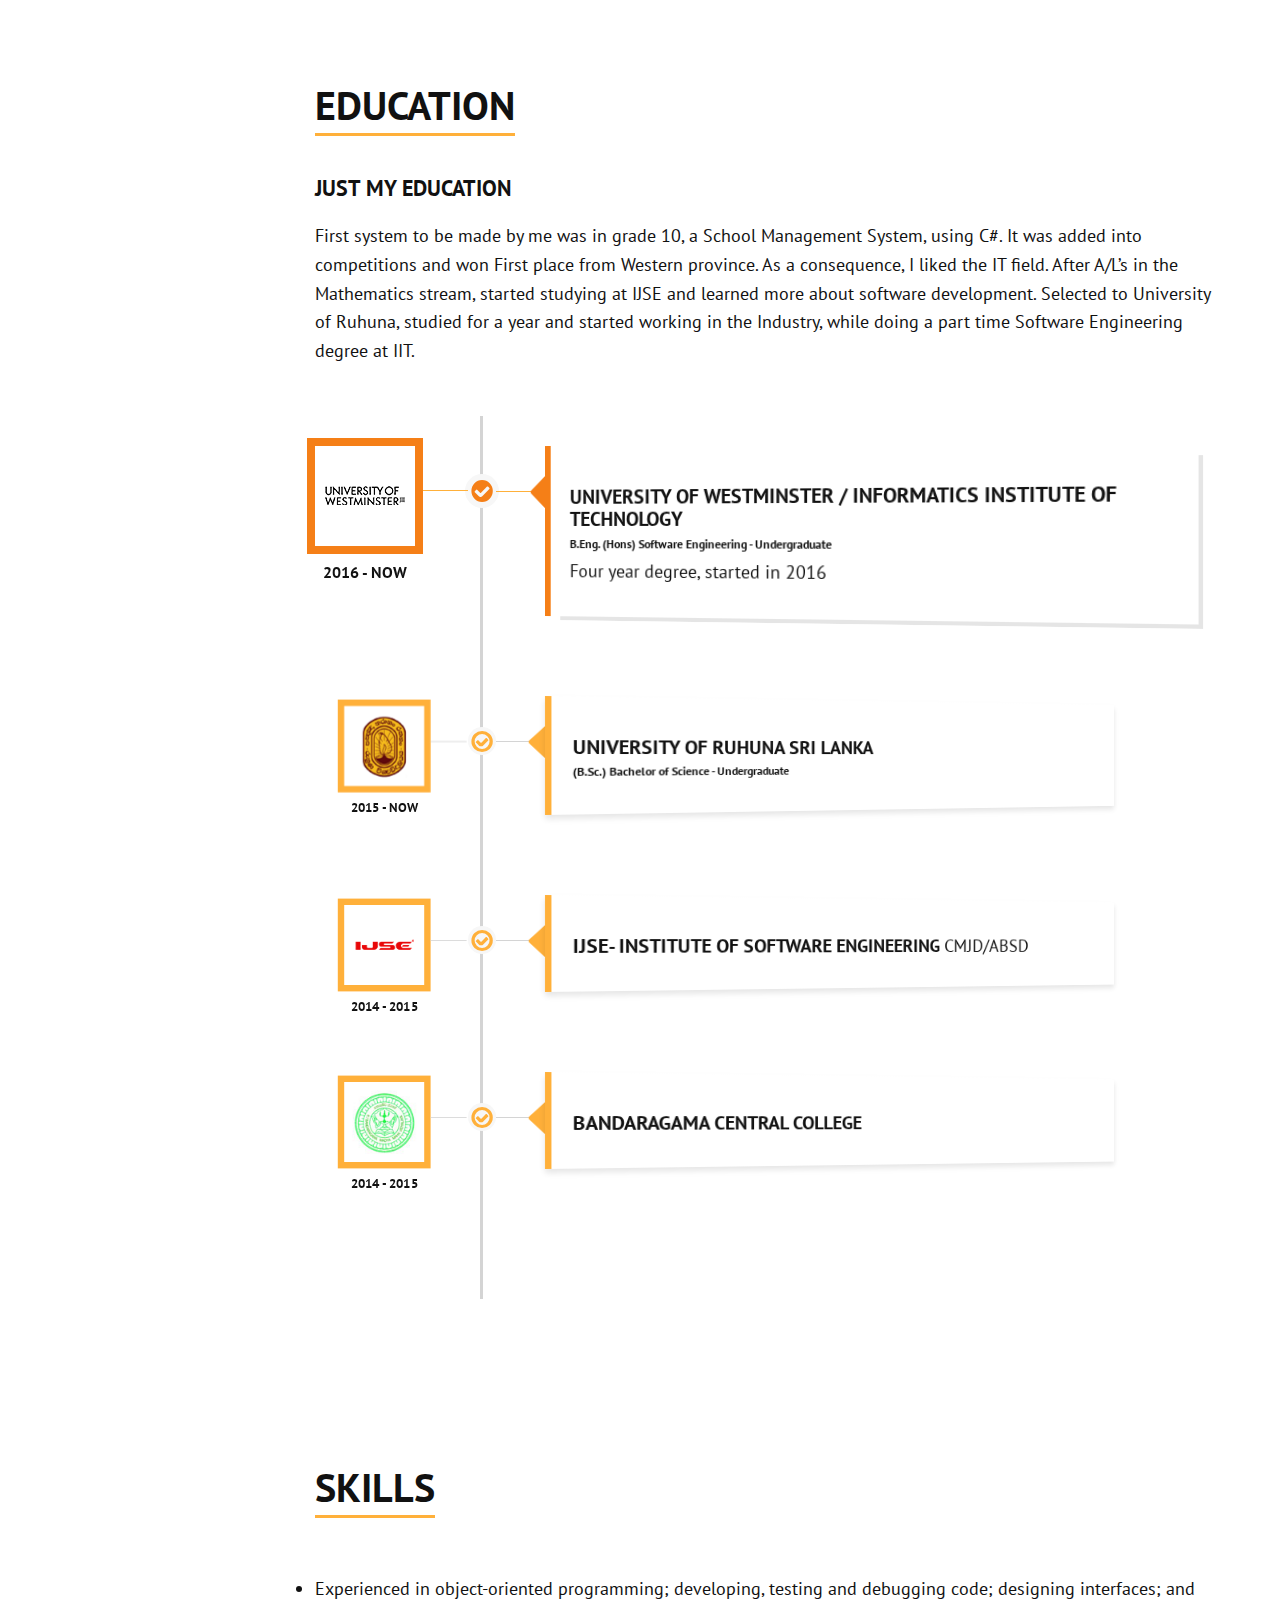
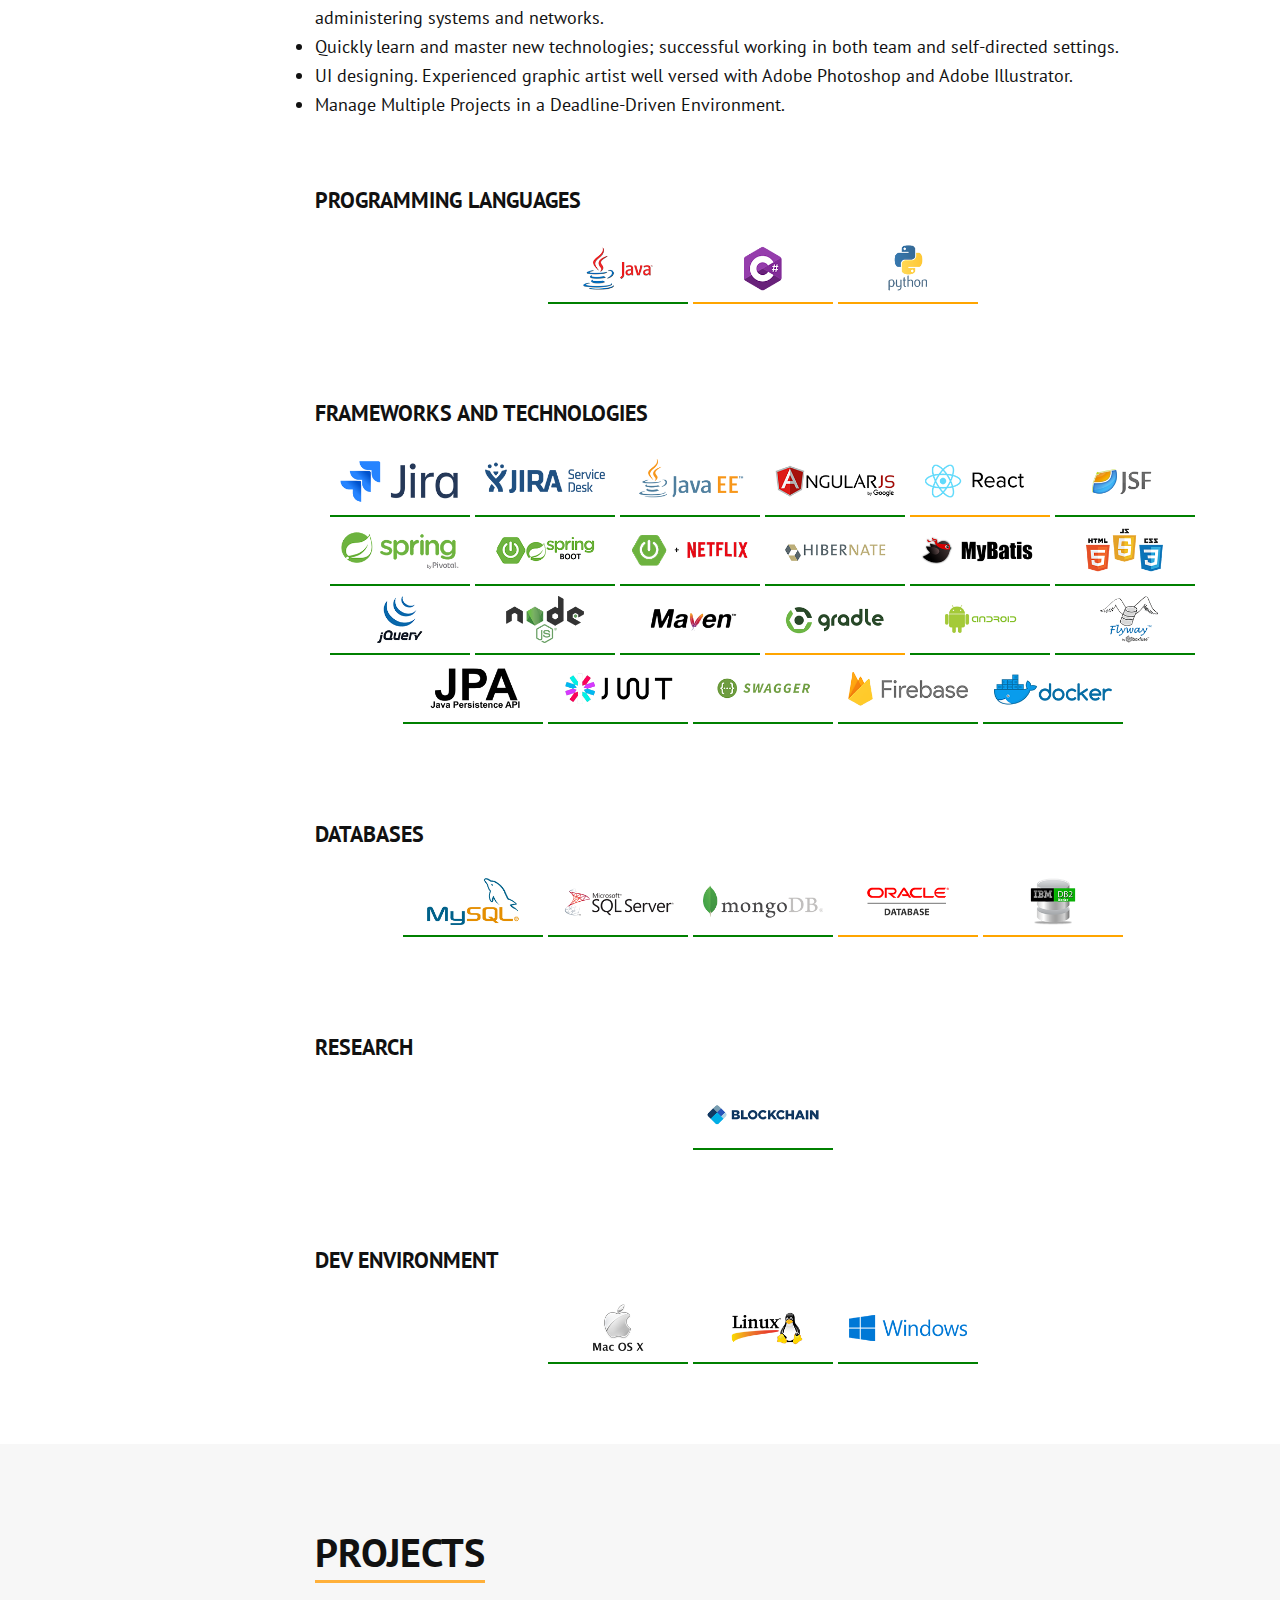
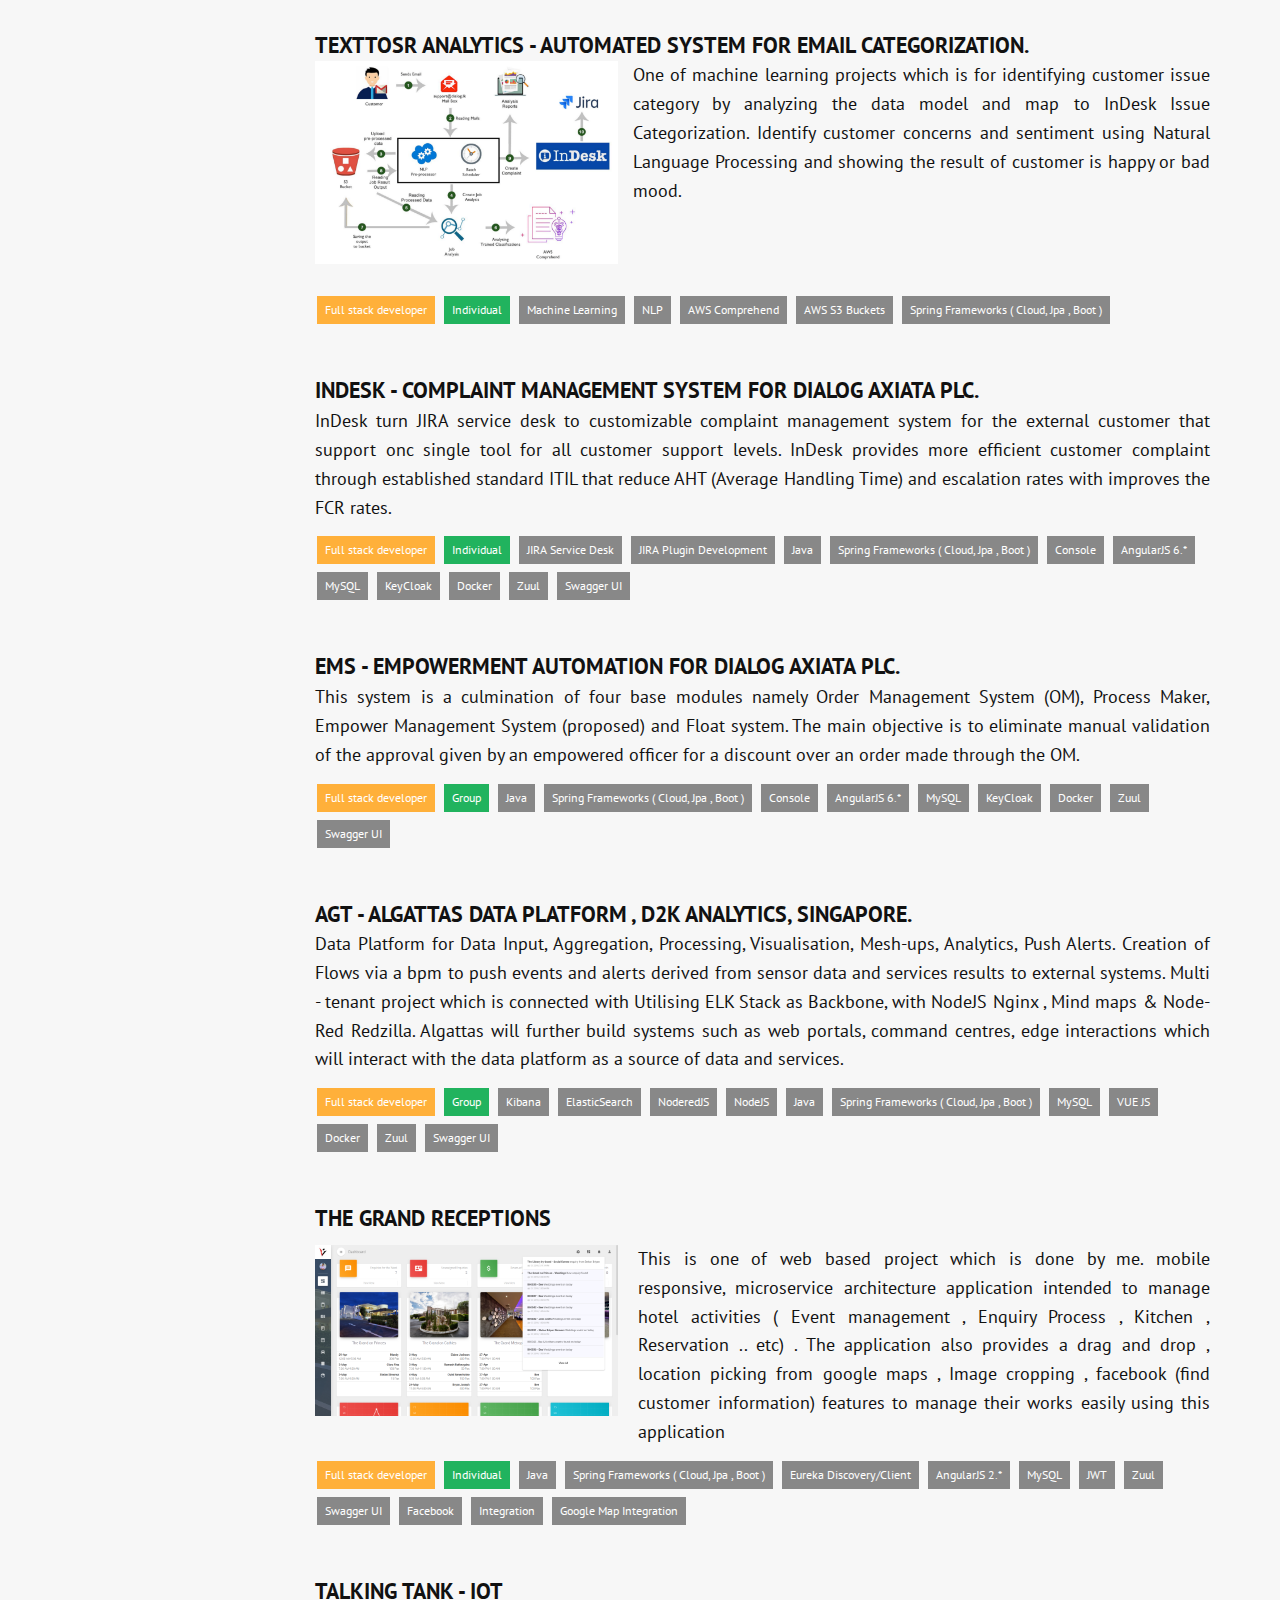
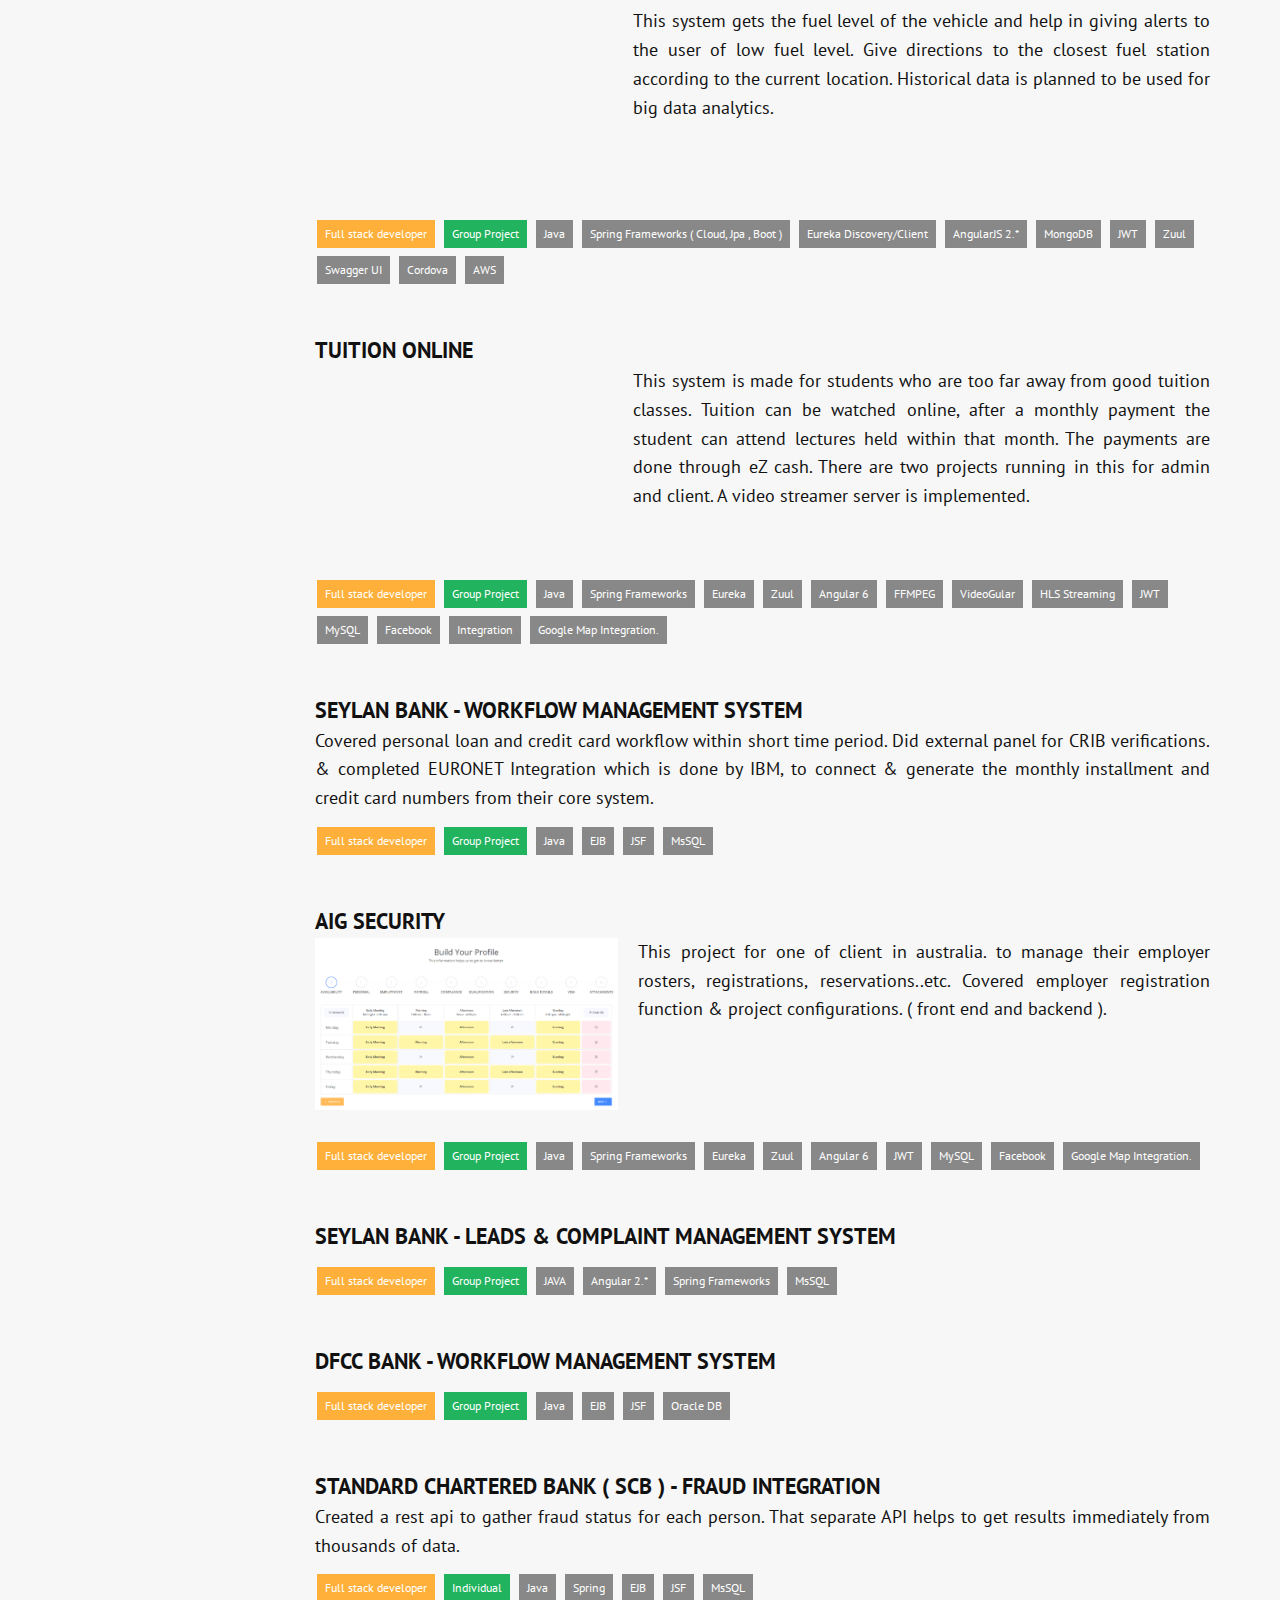
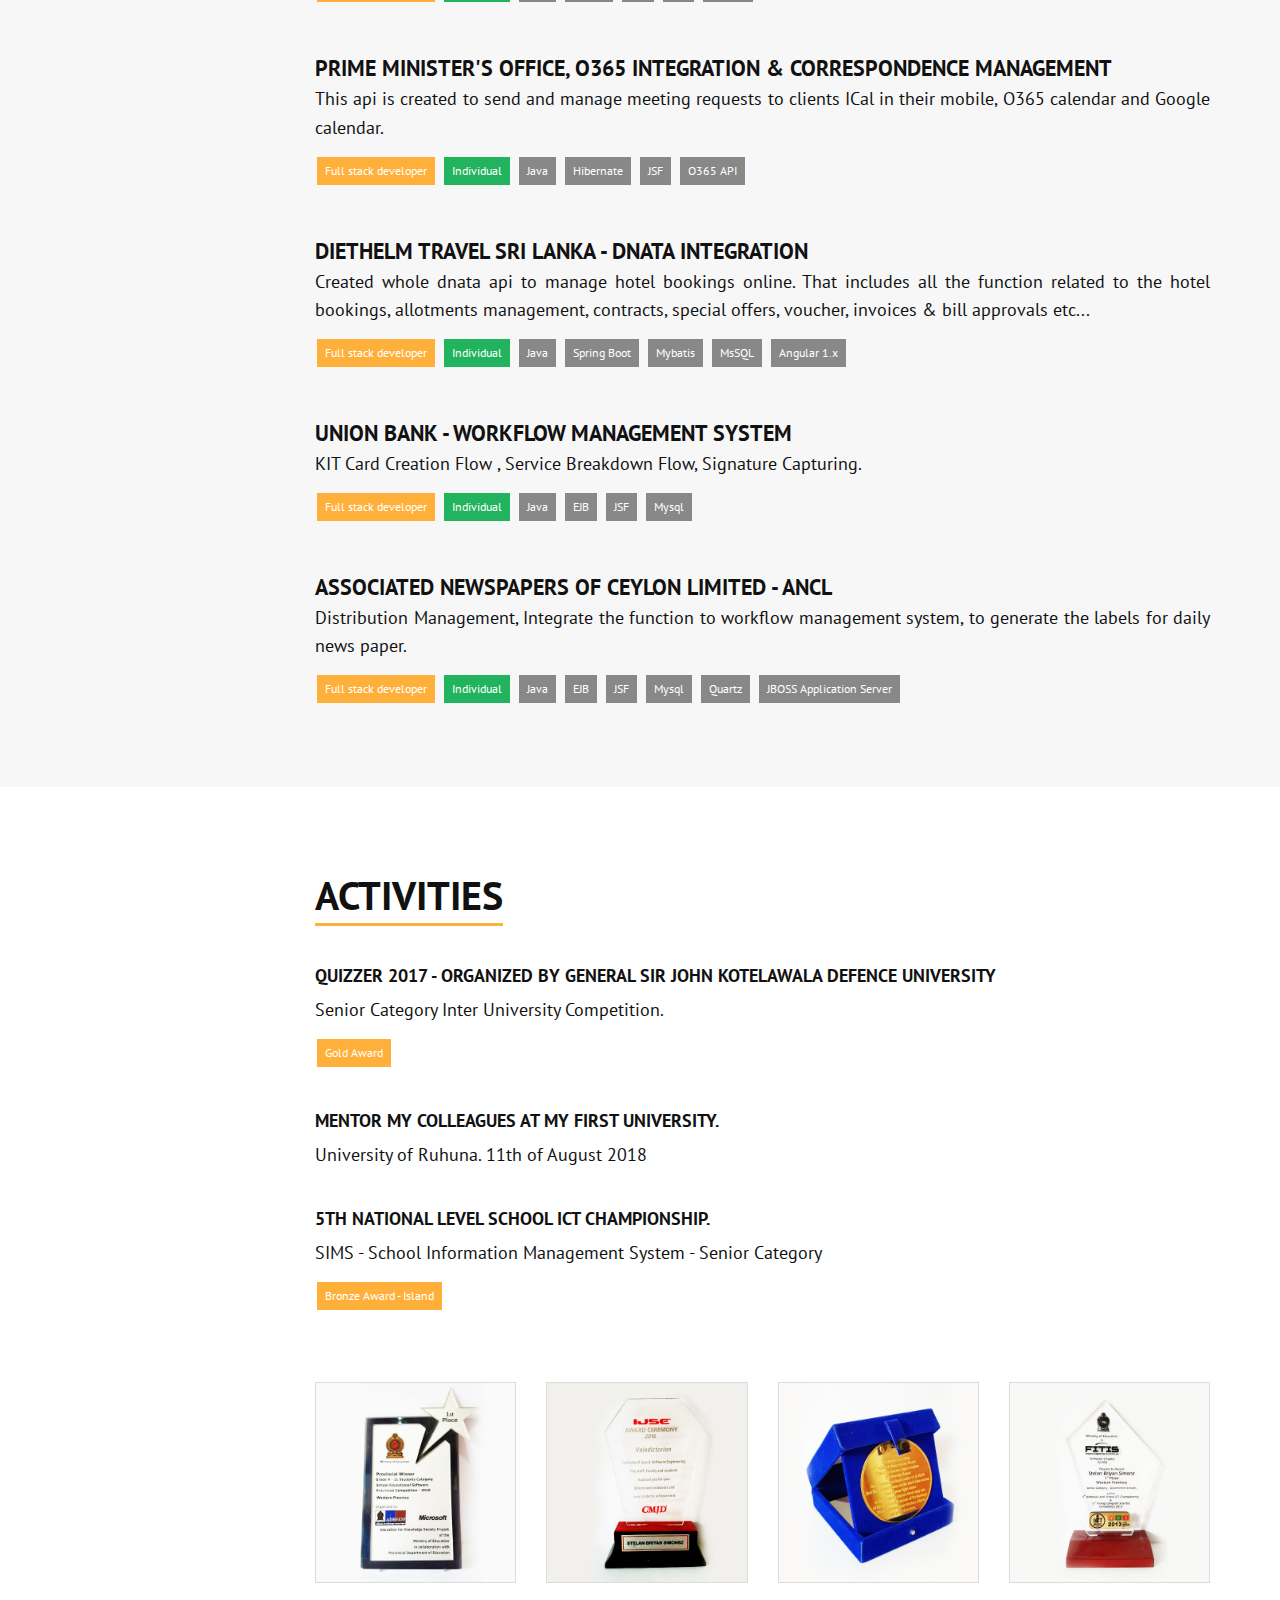
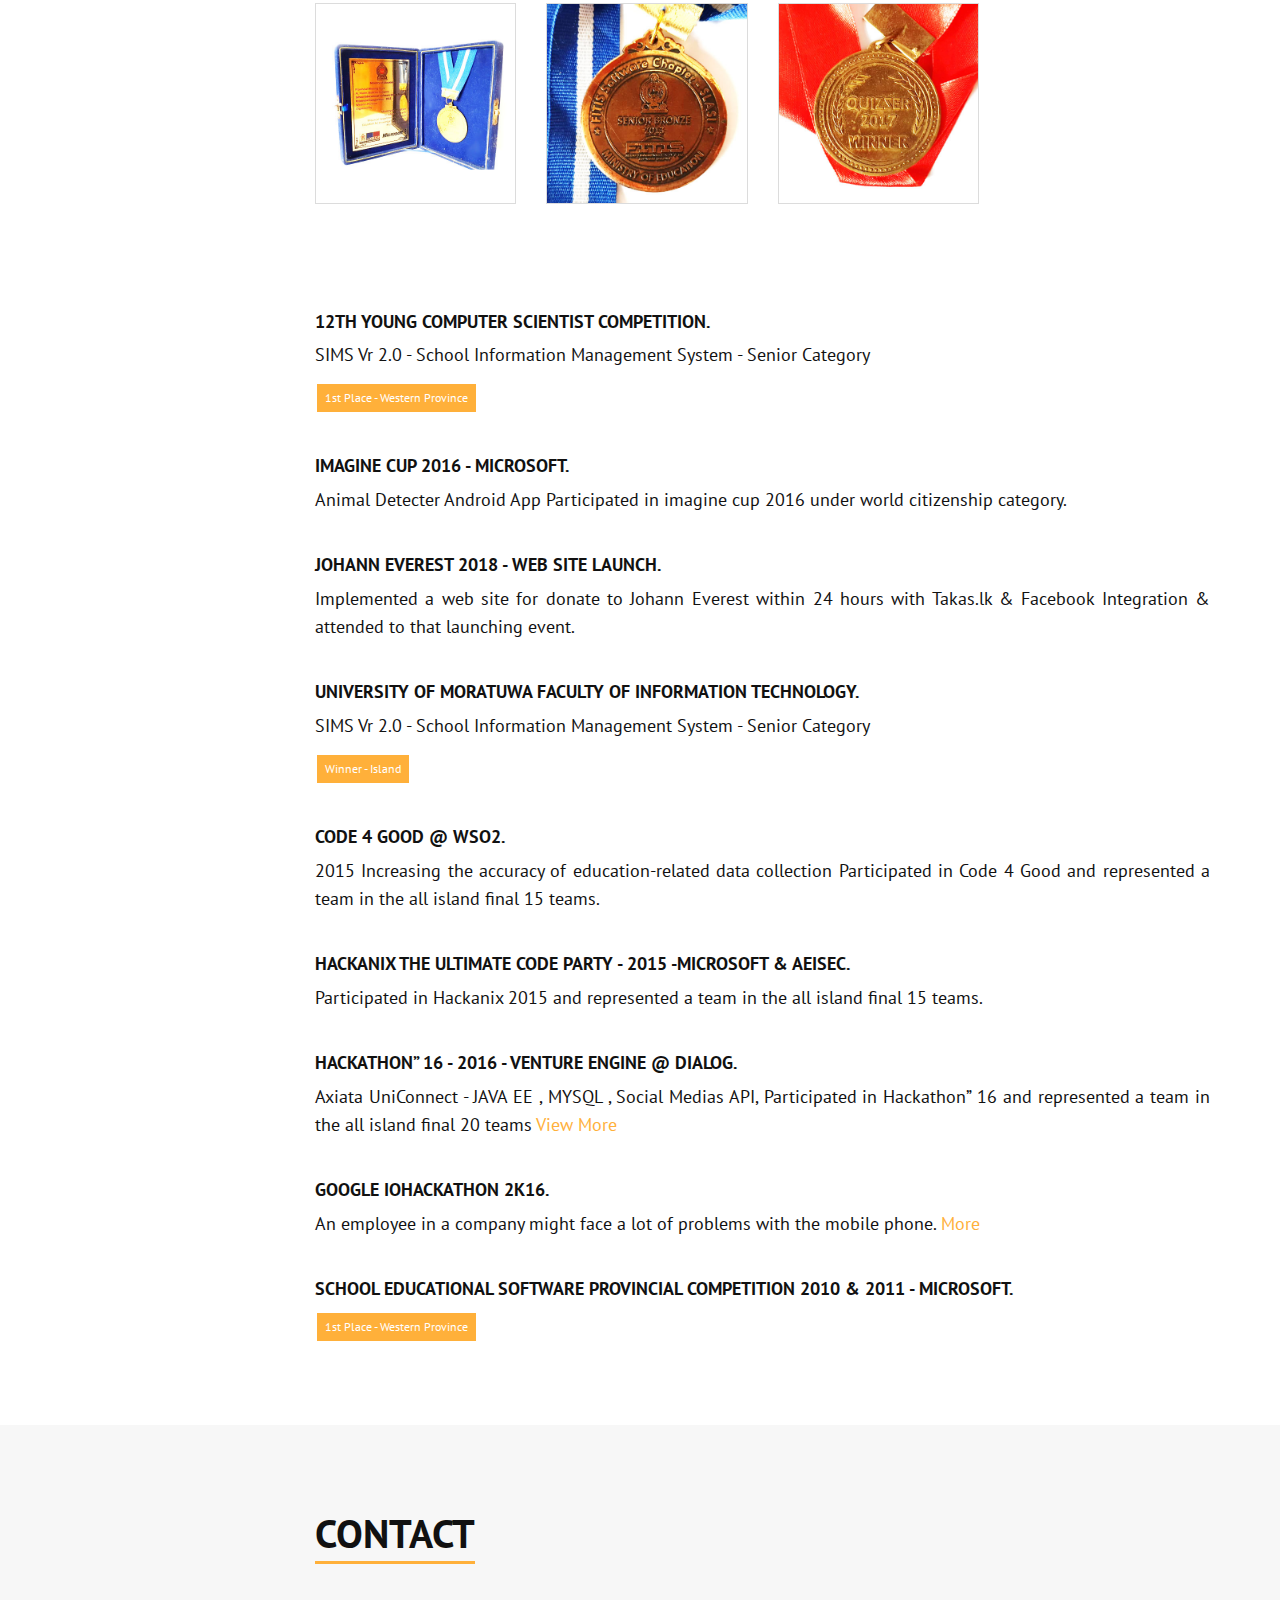
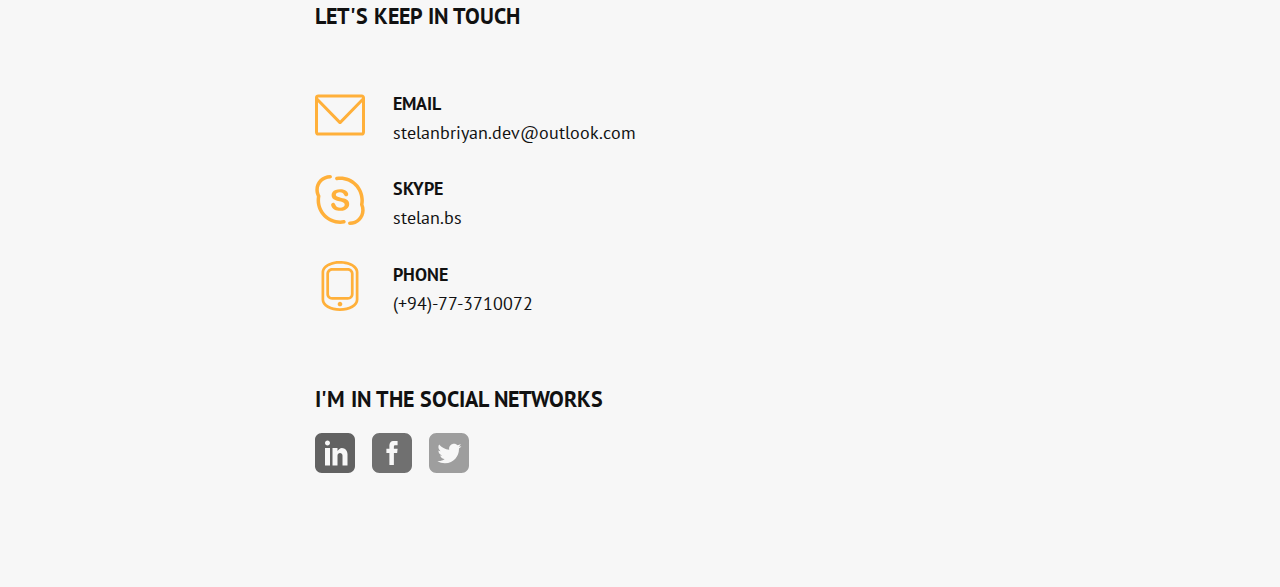
==== commit 9089ef60: "changes" ====
--- a/index.html
+++ b/index.html
@@ -190,7 +190,8 @@
                                                 <div class="content-inner">
                                                     <h3>Senior Software Engineer</h3>
                                                     <br/><span style="font-weight: bold;font-size: 12px">OBJECT ONE (PTE) LTD.</span>
-                                                    <p>Worked with Dialog Axiata. & System designing, Make good technical decisions that provide solutions.</p>
+                                                    <p>Worked with Dialog Axiata. & System designing, Make good
+                                                        technical decisions that provide solutions.</p>
                                                 </div>
                                             </div>
                                         </div>
@@ -473,22 +474,99 @@
                     <div class="row">
                         <div class="col-md-12">
                             <div class="project-box">
-                                <h3>Complaints & Requests Management - Dialog Axiata (PVT) LTD.</h3>
+                                <h3>TextToSR Analytics - Automated System For Email Categorization.</h3>
+                                <div class="row" style="margin-left: 0px">
+                                    <div class="col-md-4" style="padding: 0px">
+                                        <img src="img/nlp.png" style="width: 100%"/><br/><br/>
+                                    </div>
+                                    <div class="col-md-8">
+                                        <p class="project-para">
+                                            One of machine learning projects which is for identifying customer issue category by
+                                            analyzing the data model and map to InDesk Issue Categorization. Identify customer
+                                            concerns and sentiment using Natural Language Processing and showing the result of
+                                            customer is happy or bad mood.
+                                        </p>
+                                    </div>
+                                </div>
+                                <ul class="blog-tags-list">
+                                    <li class="blog-tag-yellow"><a>Full stack developer</a></li>
+                                    <li class="blog-tag-green"><a>Individual</a></li>
+                                    <li><a>Machine Learning</a></li>
+                                    <li><a>NLP</a></li>
+                                    <li><a>AWS Comprehend</a></li>
+                                    <li><a>AWS S3 Buckets</a></li>
+                                    <li><a>Spring Frameworks ( Cloud, Jpa , Boot )</a></li>
+                                </ul>
+                            </div>
+                            <div class="project-box">
+                                <h3>InDesk - Complaint Management System for Dialog Axiata PLC.</h3>
                                 <p class="project-para">
-                                    One of micro-service architectural large scale project. There is including many integrations & dependencies with other projects which they are using.
-
-                                </p>
-                                <ul class="blog-tags-list">
-                                    <li class="blog-tag-yellow"><a>Full stack developer</a></li>
-                                    <li class="blog-tag-green"><a>Group</a></li>
+                                    InDesk turn JIRA service desk to customizable complaint management system for the
+                                    external customer that support onc single tool for all customer support levels.
+                                    InDesk provides more efficient customer complaint through established standard ITIL
+                                    that reduce AHT (Average Handling Time) and escalation rates with improves the FCR
+                                    rates.
+                                </p>
+                                <ul class="blog-tags-list">
+                                    <li class="blog-tag-yellow"><a>Full stack developer</a></li>
+                                    <li class="blog-tag-green"><a>Individual</a></li>
                                     <li><a>JIRA Service Desk</a></li>
                                     <li><a>JIRA Plugin Development</a></li>
                                     <li><a>Java</a></li>
                                     <li><a>Spring Frameworks ( Cloud, Jpa , Boot )</a></li>
-                                    <li><a>Consule</a></li>
+                                    <li><a>Console</a></li>
                                     <li><a>AngularJS 6.*</a></li>
                                     <li><a>MySQL</a></li>
                                     <li><a>KeyCloak</a></li>
+                                    <li><a>Docker</a></li>
+                                    <li><a>Zuul</a></li>
+                                    <li><a>Swagger UI</a></li>
+                                </ul>
+                            </div>
+                            <div class="project-box">
+                                <h3>EMS - Empowerment Automation for Dialog Axiata PLC.</h3>
+                                <p class="project-para">
+                                    This system is a culmination of four base modules namely Order Management System
+                                    (OM), Process Maker, Empower Management System (proposed) and Float system. The main
+                                    objective is to eliminate manual validation of the approval given by an empowered
+                                    officer for a discount over an order made through the OM.
+                                </p>
+                                <ul class="blog-tags-list">
+                                    <li class="blog-tag-yellow"><a>Full stack developer</a></li>
+                                    <li class="blog-tag-green"><a>Group</a></li>
+                                    <li><a>Java</a></li>
+                                    <li><a>Spring Frameworks ( Cloud, Jpa , Boot )</a></li>
+                                    <li><a>Console</a></li>
+                                    <li><a>AngularJS 6.*</a></li>
+                                    <li><a>MySQL</a></li>
+                                    <li><a>KeyCloak</a></li>
+                                    <li><a>Docker</a></li>
+                                    <li><a>Zuul</a></li>
+                                    <li><a>Swagger UI</a></li>
+                                </ul>
+                            </div>
+                            <div class="project-box">
+                                <h3>AGT - Algattas Data Platform , D2k Analytics, Singapore.</h3>
+                                <p class="project-para">
+                                    Data Platform for Data Input, Aggregation, Processing, Visualisation, Mesh-ups,
+                                    Analytics, Push Alerts. Creation of Flows via a bpm to push events and alerts
+                                    derived from sensor data and services results to external systems. Multi - tenant
+                                    project which is connected with Utilising ELK Stack as Backbone, with NodeJS Nginx ,
+                                    Mind maps & Node-Red Redzilla. Algattas will further build systems such as web
+                                    portals, command centres, edge interactions which will interact with the data
+                                    platform as a source of data and services.
+                                </p>
+                                <ul class="blog-tags-list">
+                                    <li class="blog-tag-yellow"><a>Full stack developer</a></li>
+                                    <li class="blog-tag-green"><a>Group</a></li>
+                                    <li><a>Kibana</a></li>
+                                    <li><a>ElasticSearch</a></li>
+                                    <li><a>NoderedJS</a></li>
+                                    <li><a>NodeJS</a></li>
+                                    <li><a>Java</a></li>
+                                    <li><a>Spring Frameworks ( Cloud, Jpa , Boot )</a></li>
+                                    <li><a>MySQL</a></li>
+                                    <li><a>VUE JS</a></li>
                                     <li><a>Docker</a></li>
                                     <li><a>Zuul</a></li>
                                     <li><a>Swagger UI</a></li>
@@ -1125,4 +1203,4 @@
 </body>
 
 <!-- Mirrored from netgon.net/themeforest/zet/index.html by HTTrack Website Copier/3.x [XR&CO'2014], Fri, 17 Aug 2018 18:02:24 GMT -->
-</html>+</html>
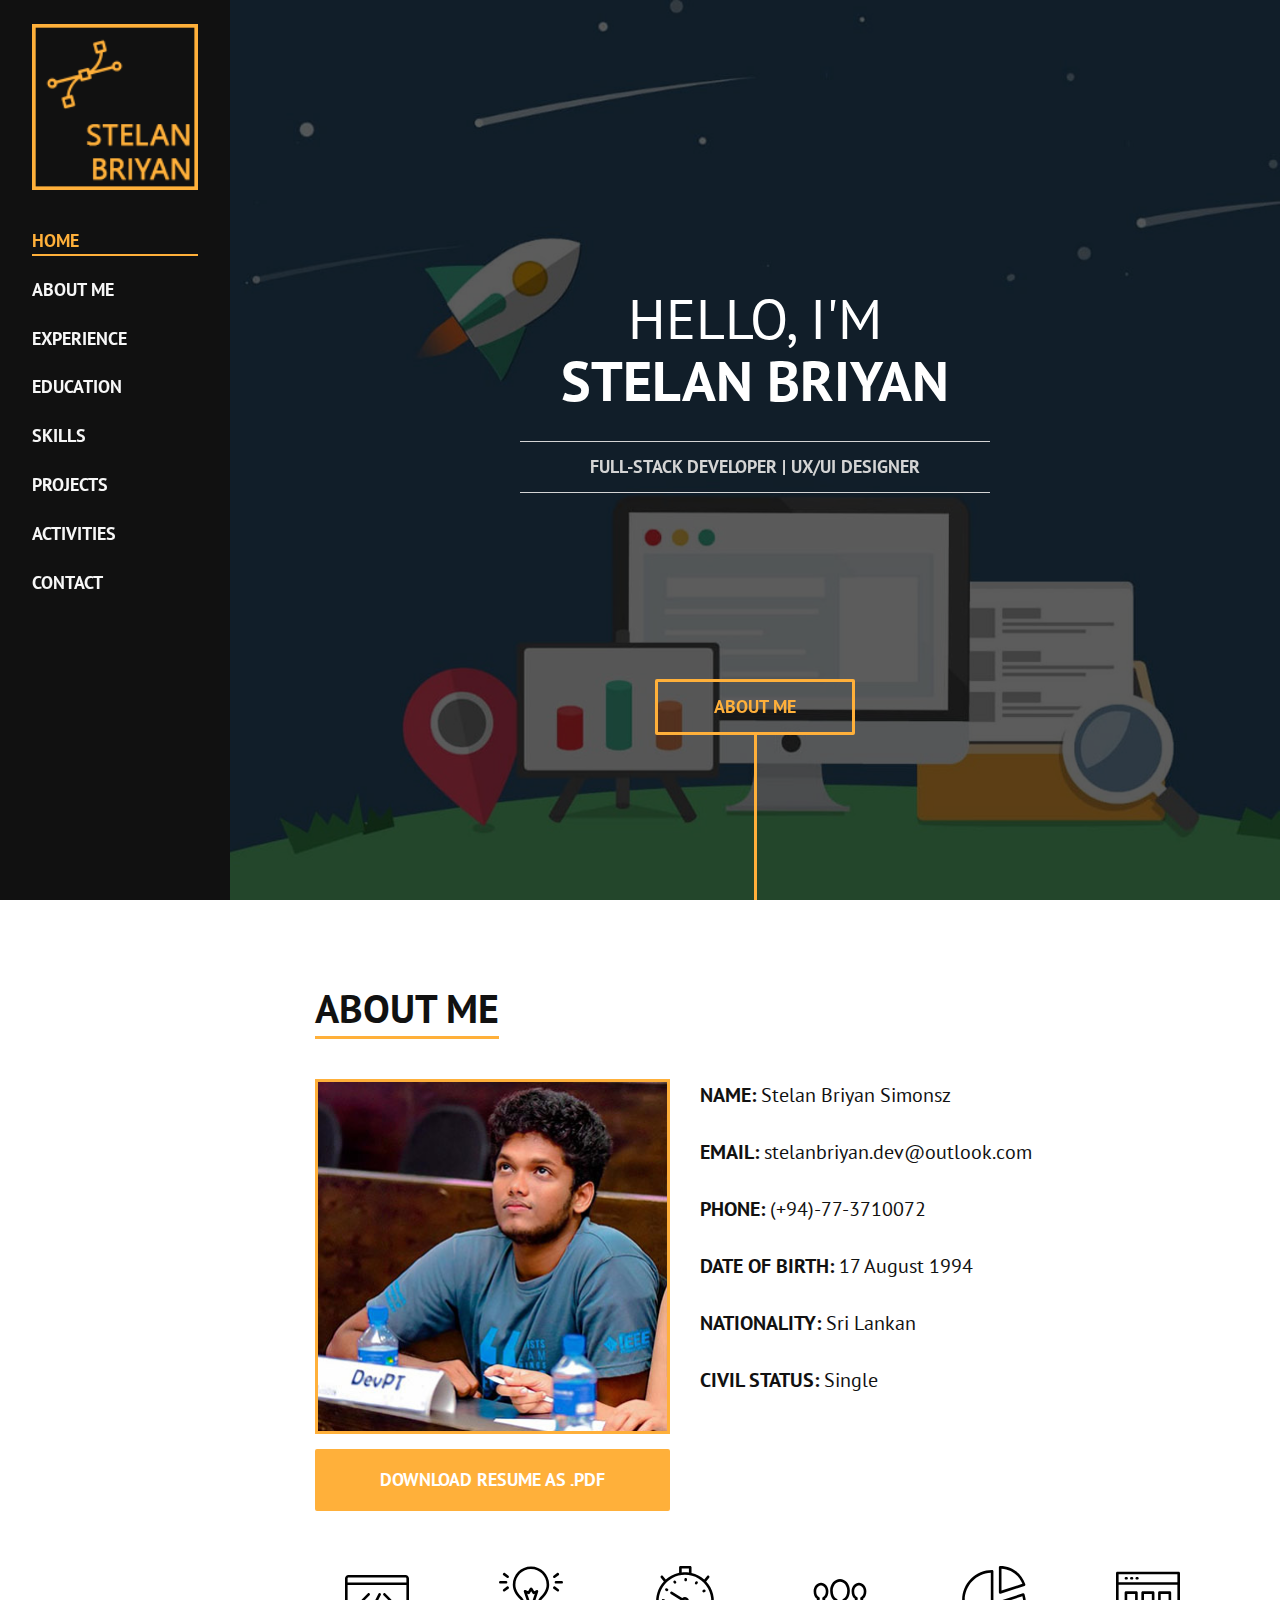
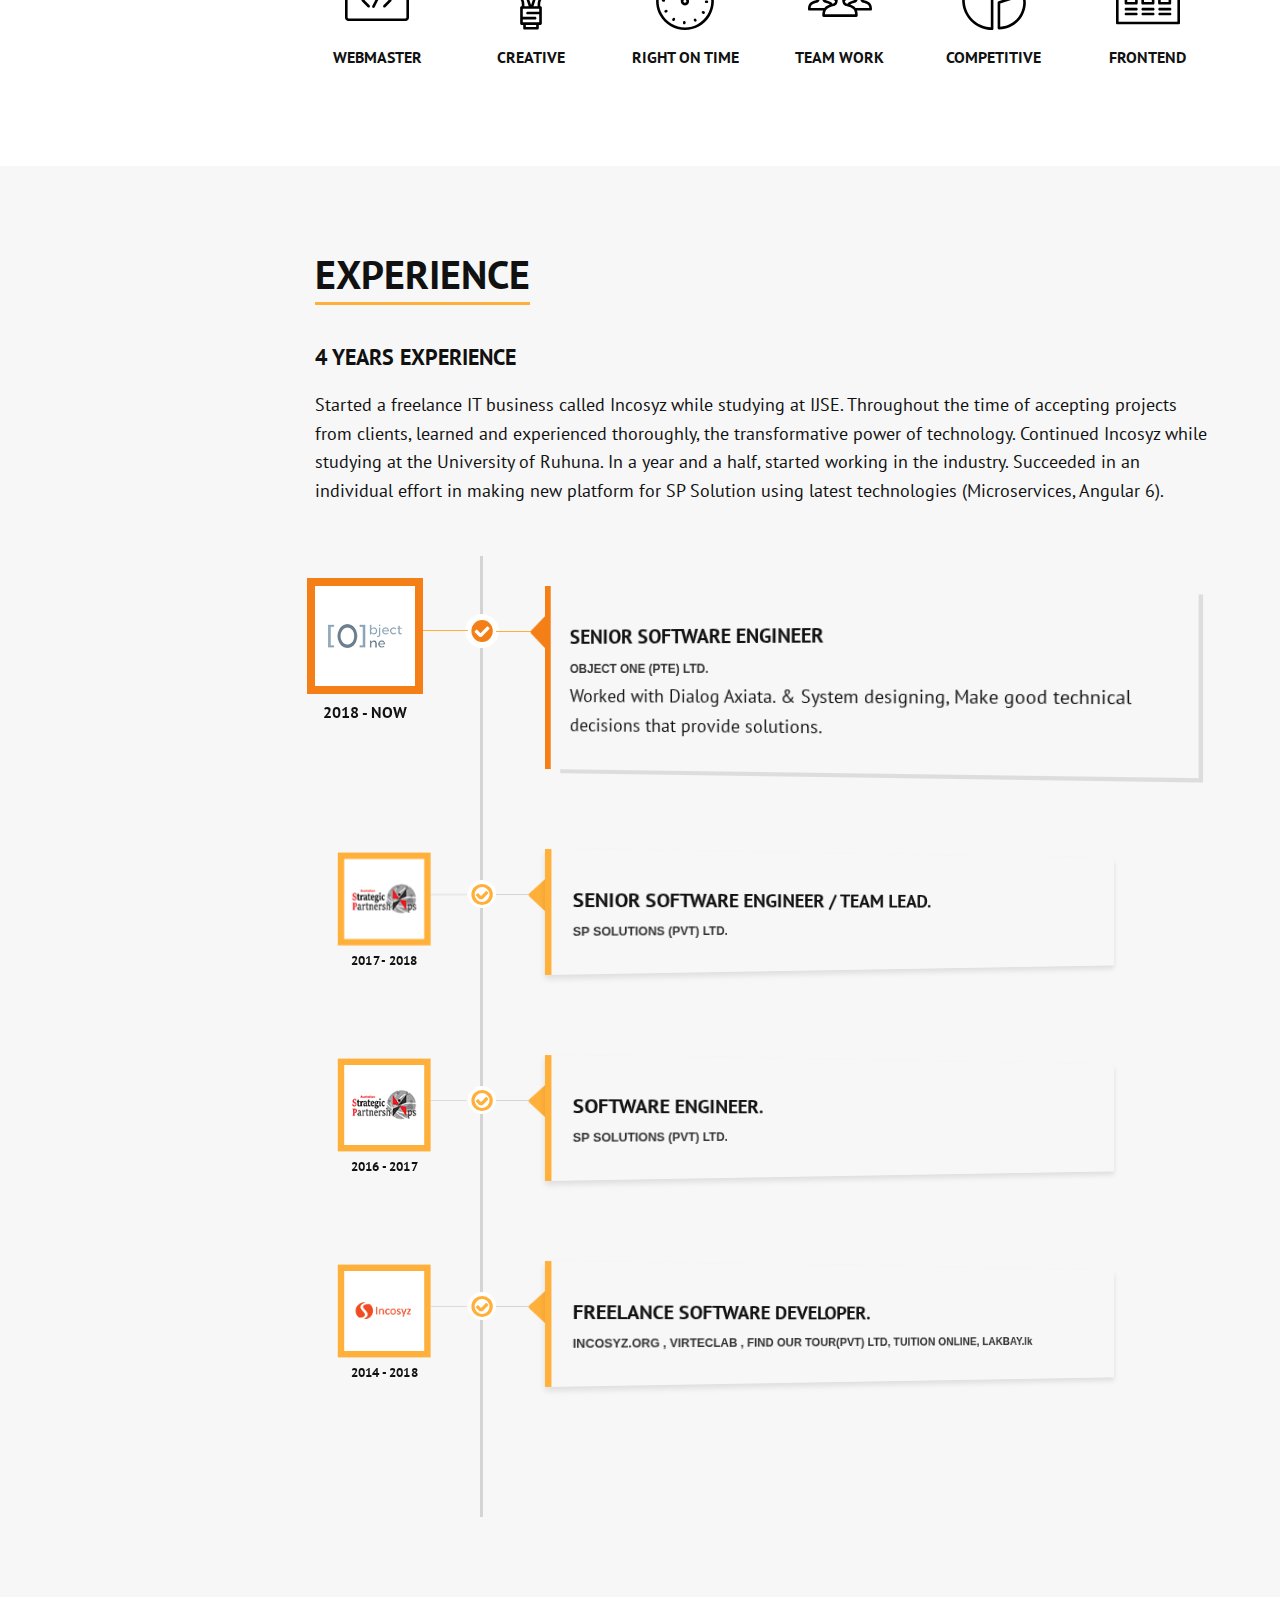
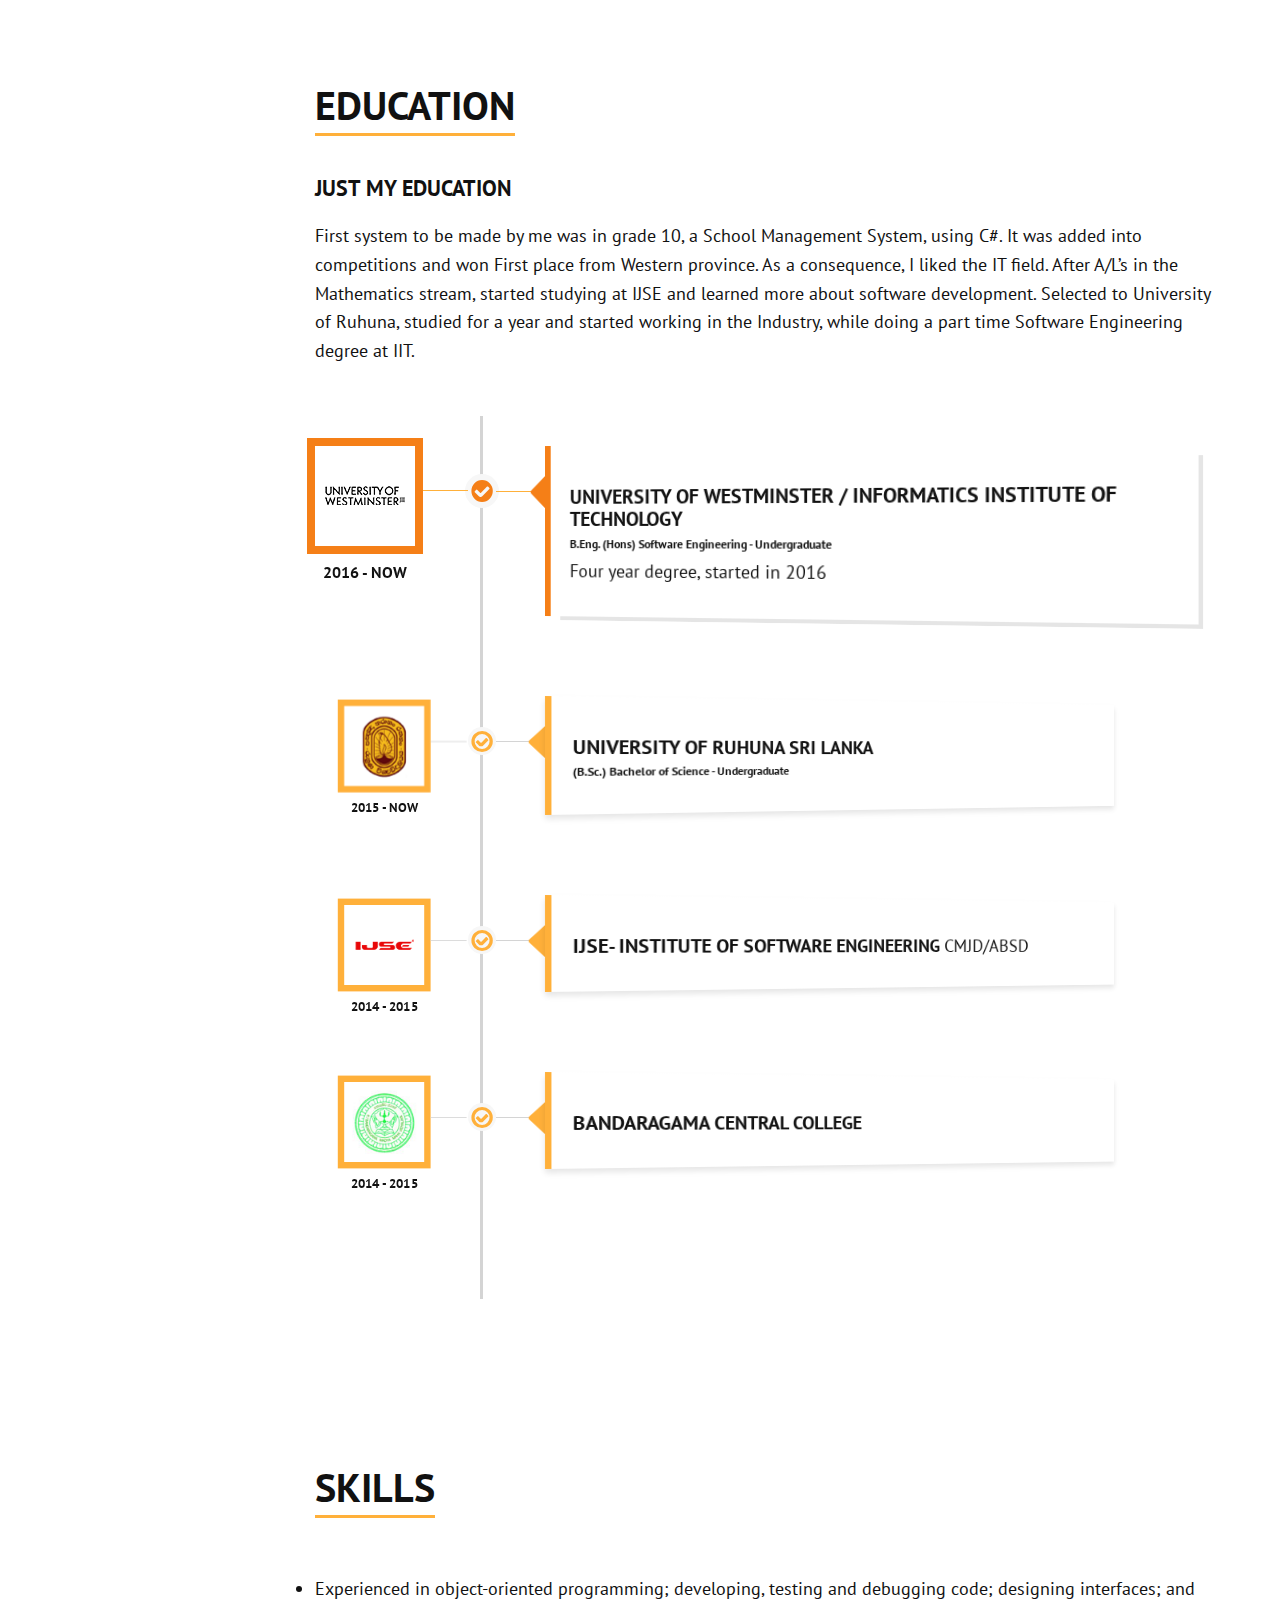
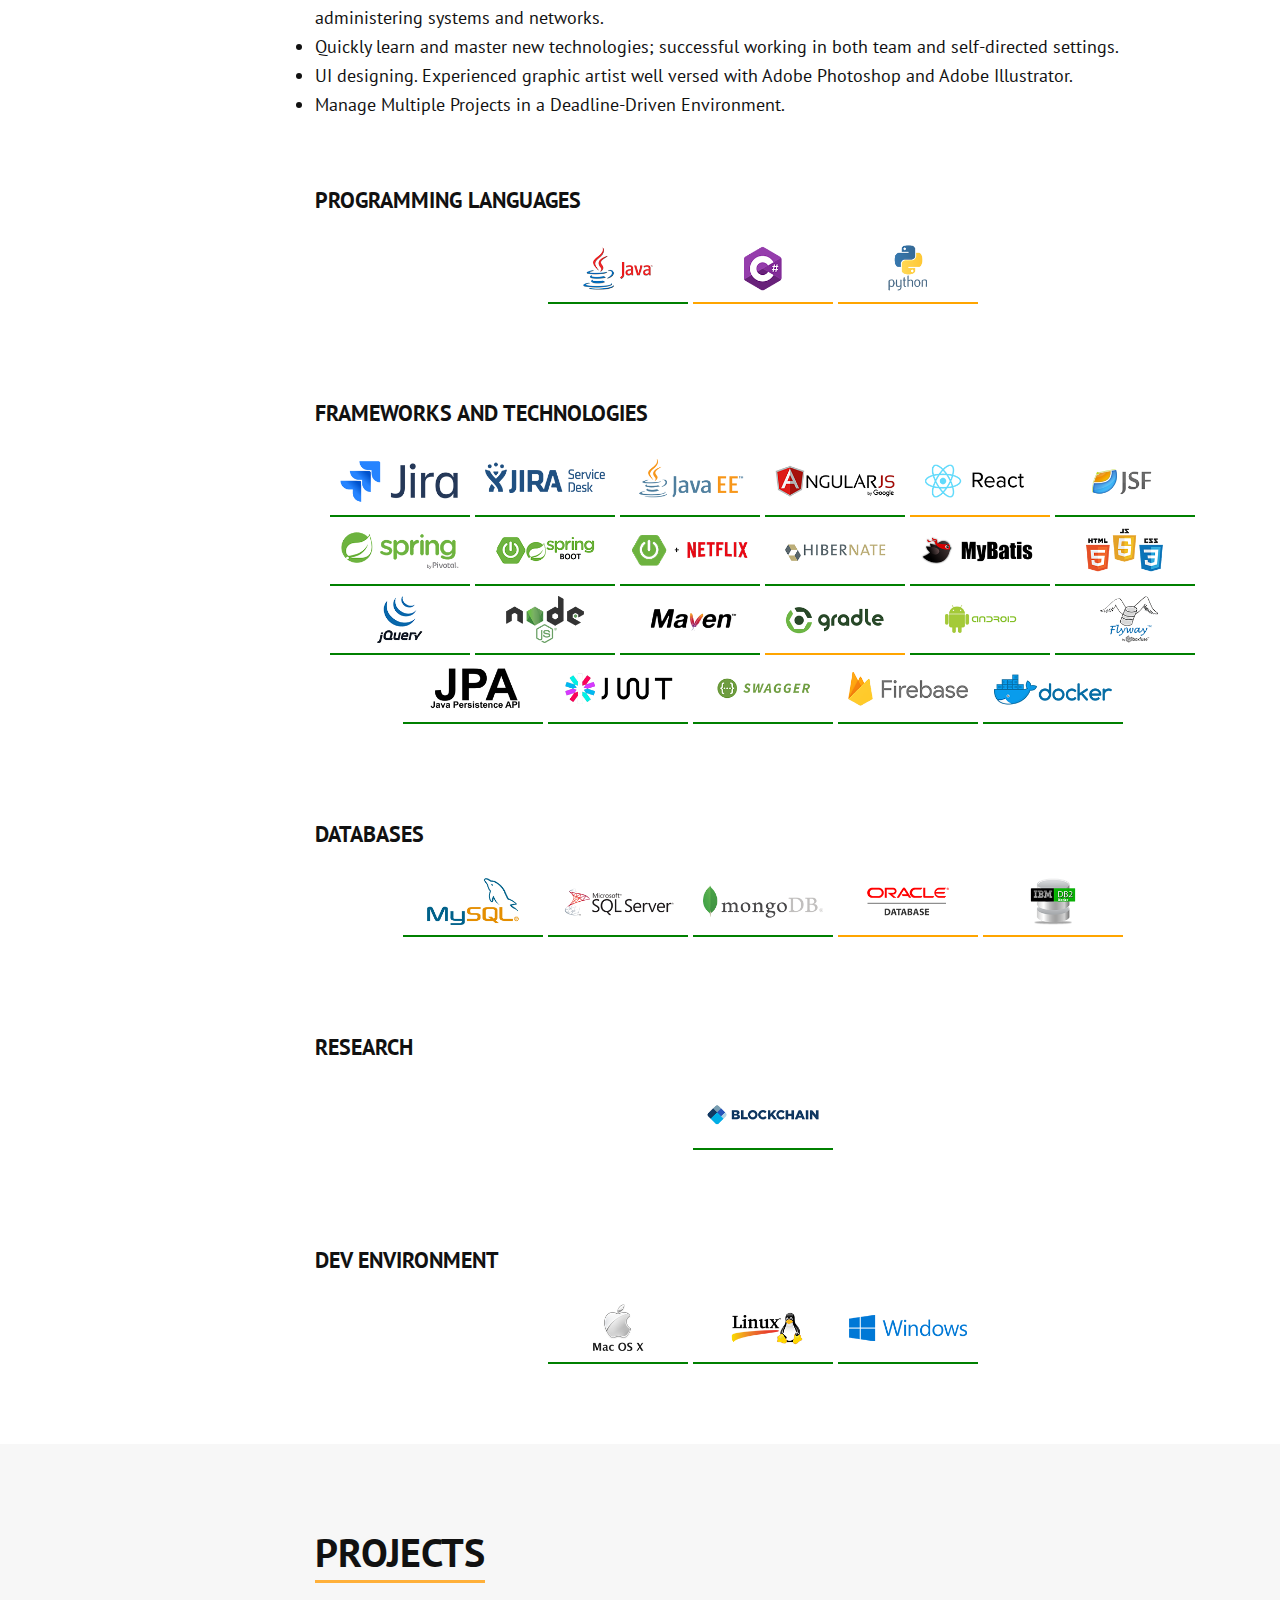
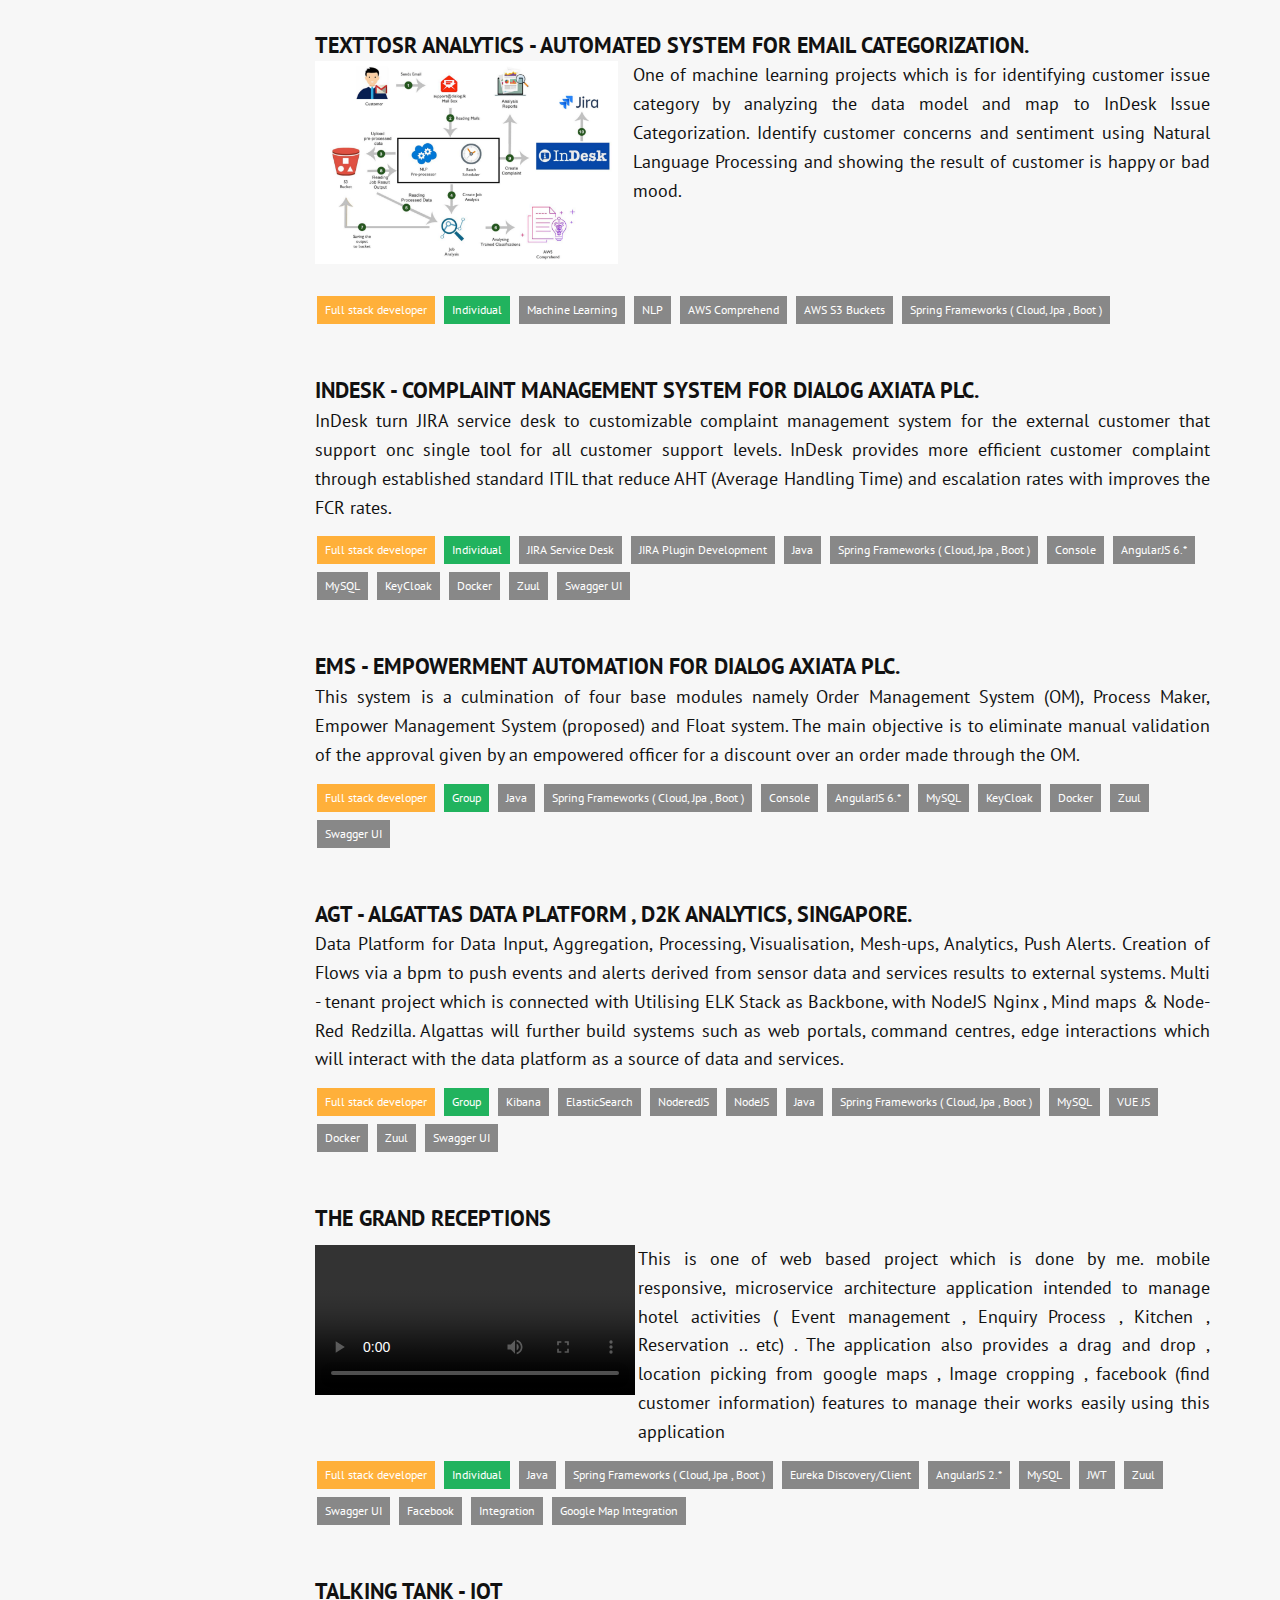
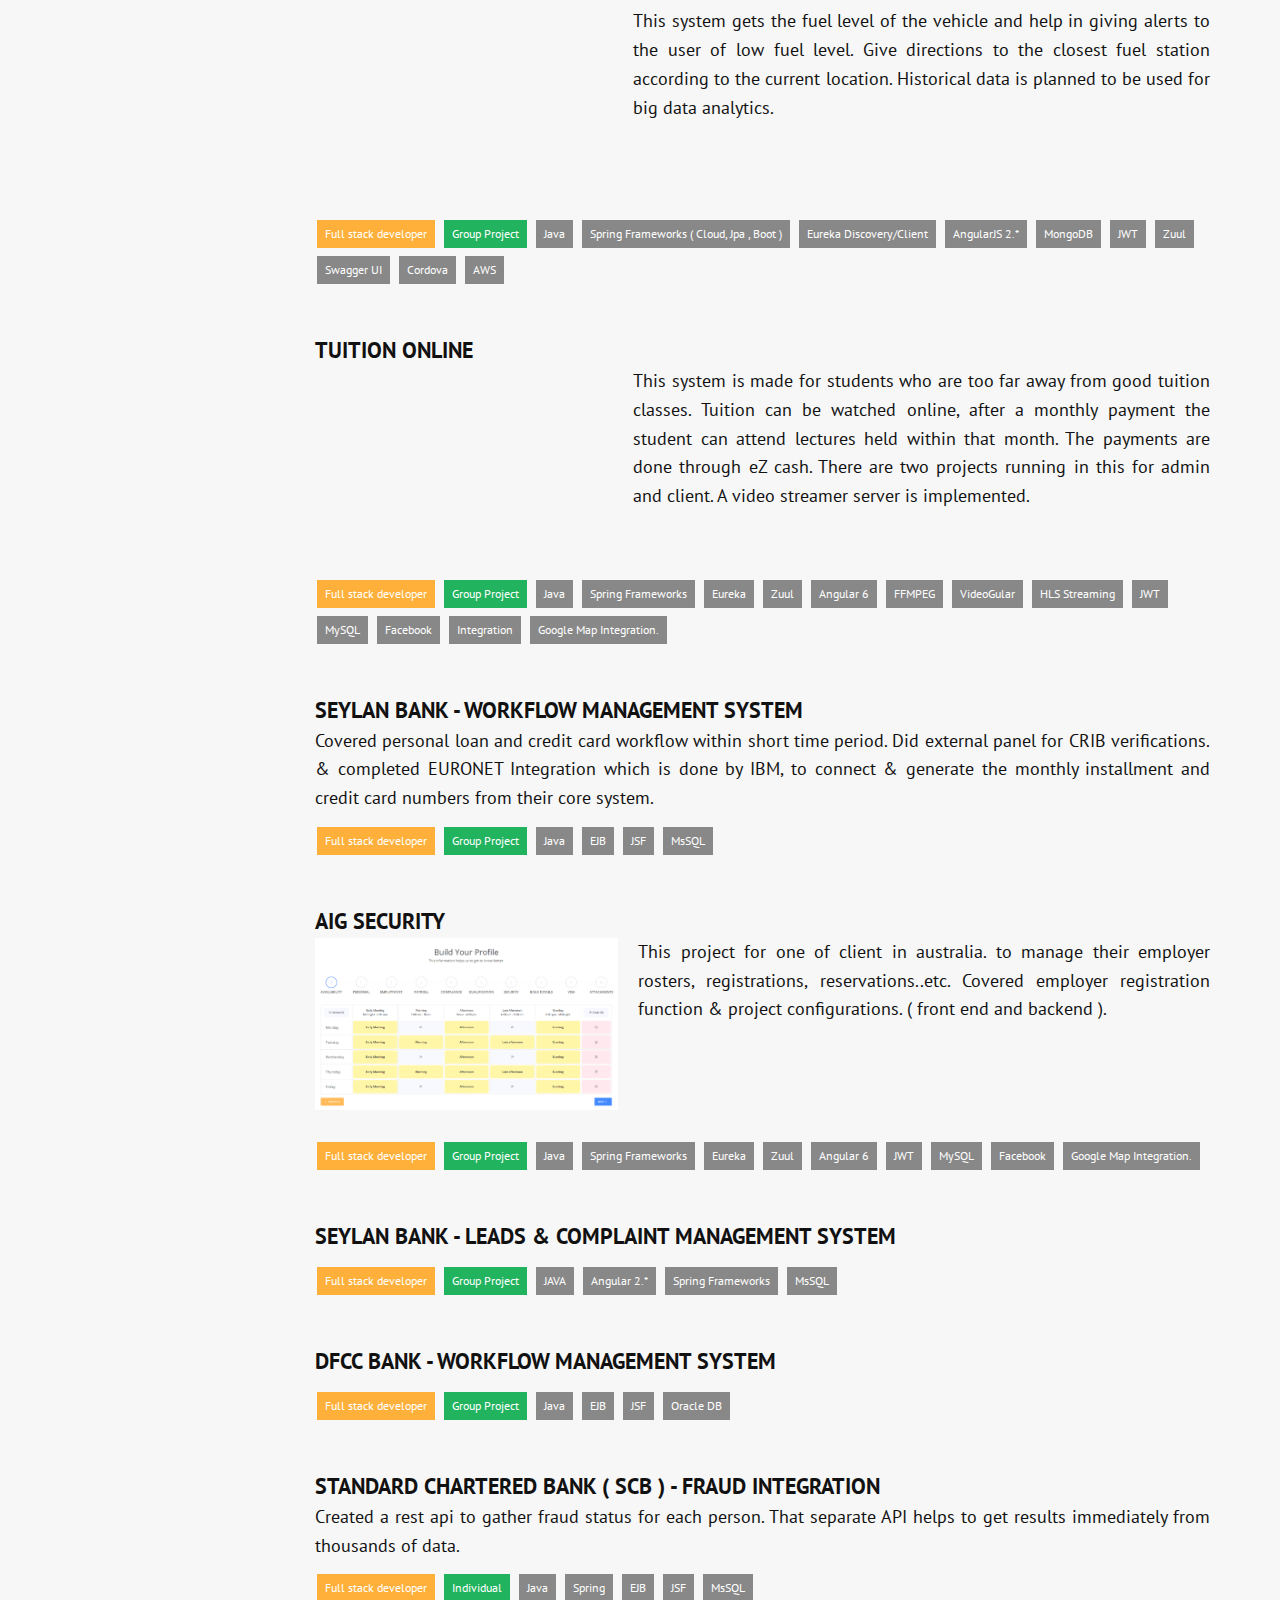
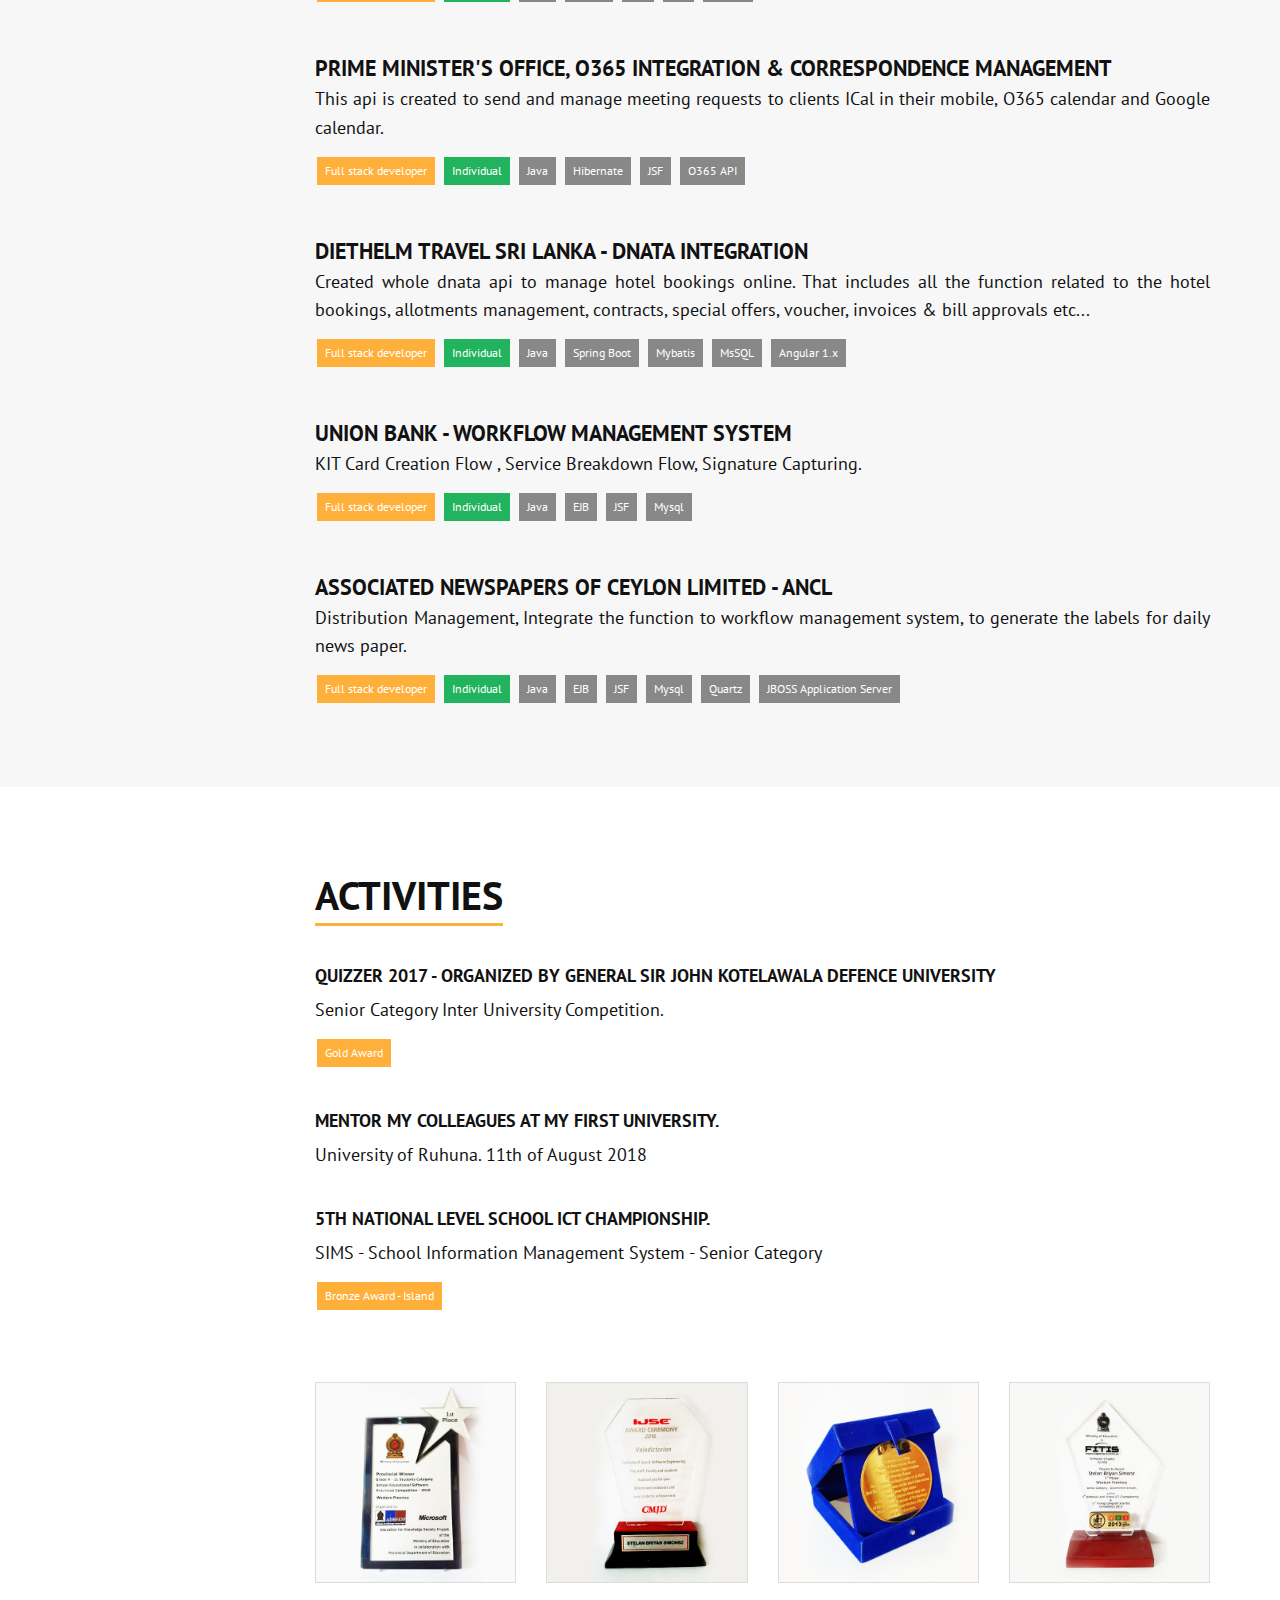
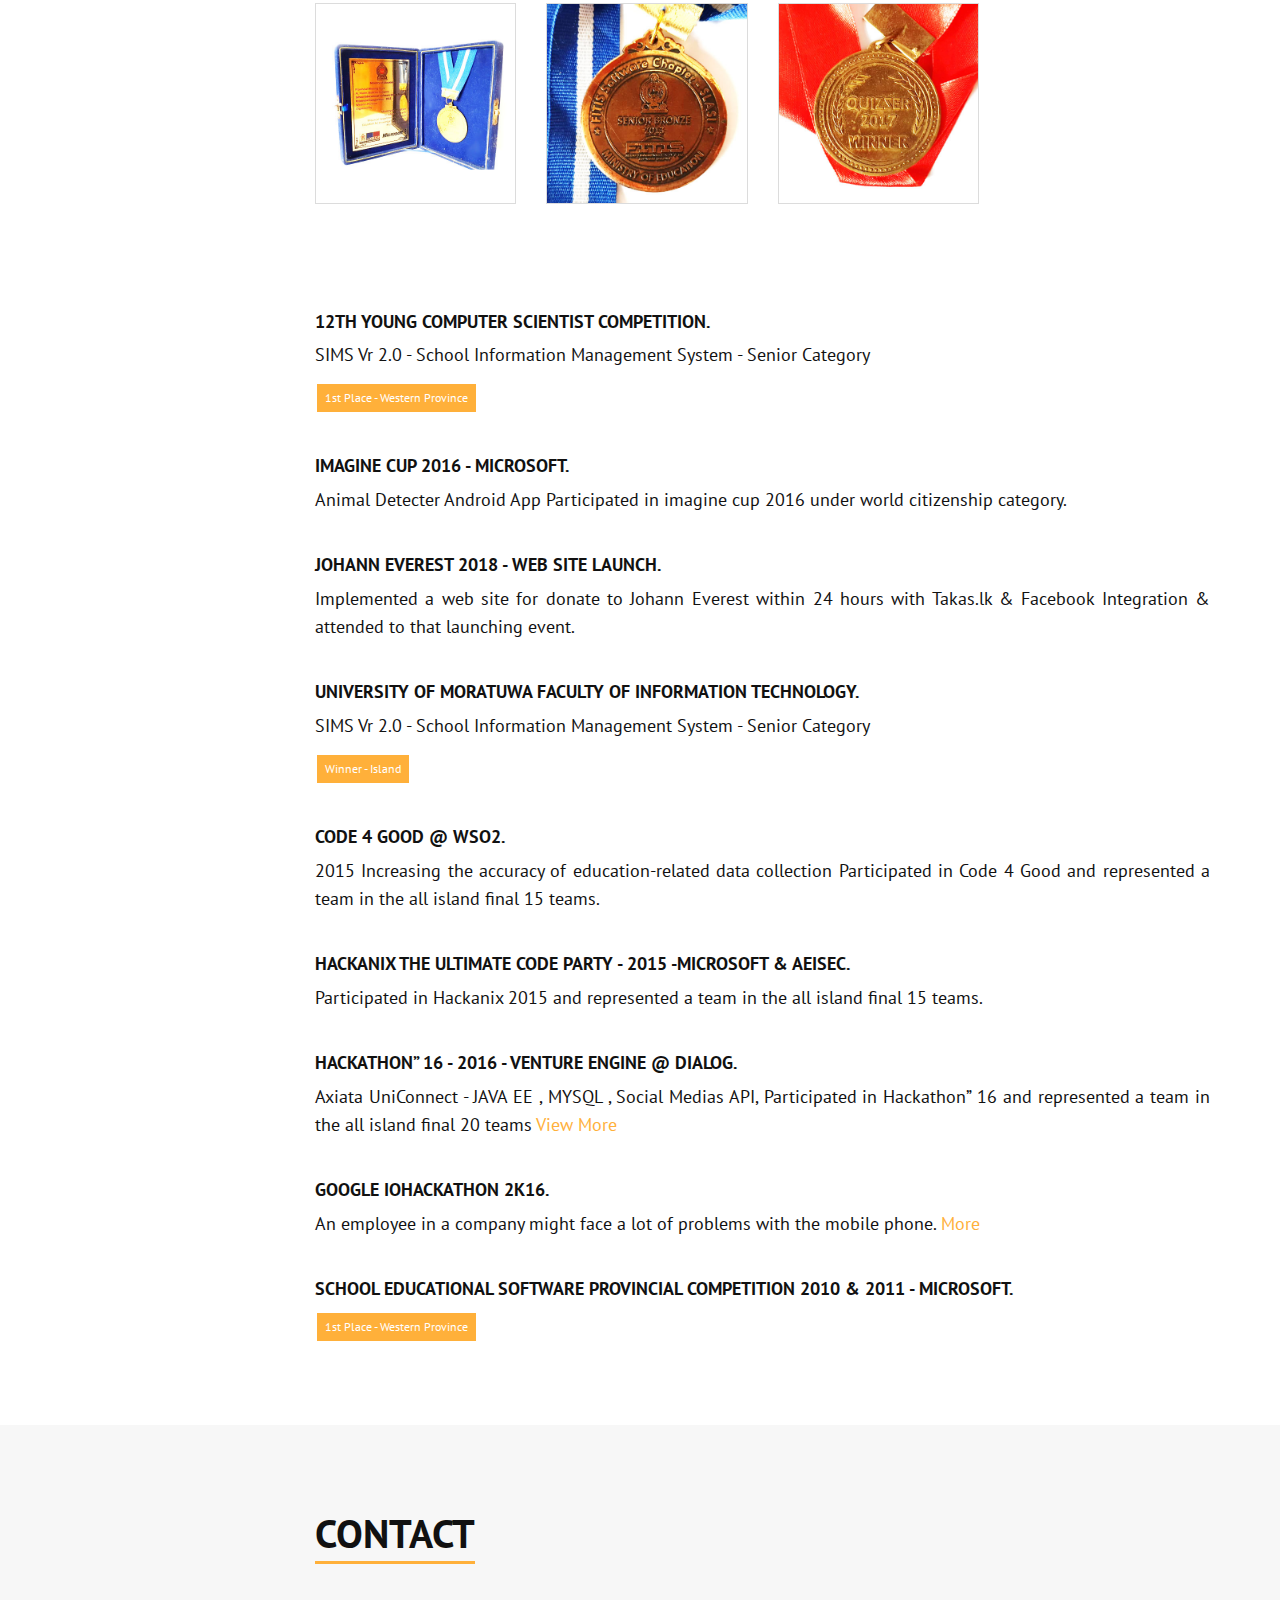
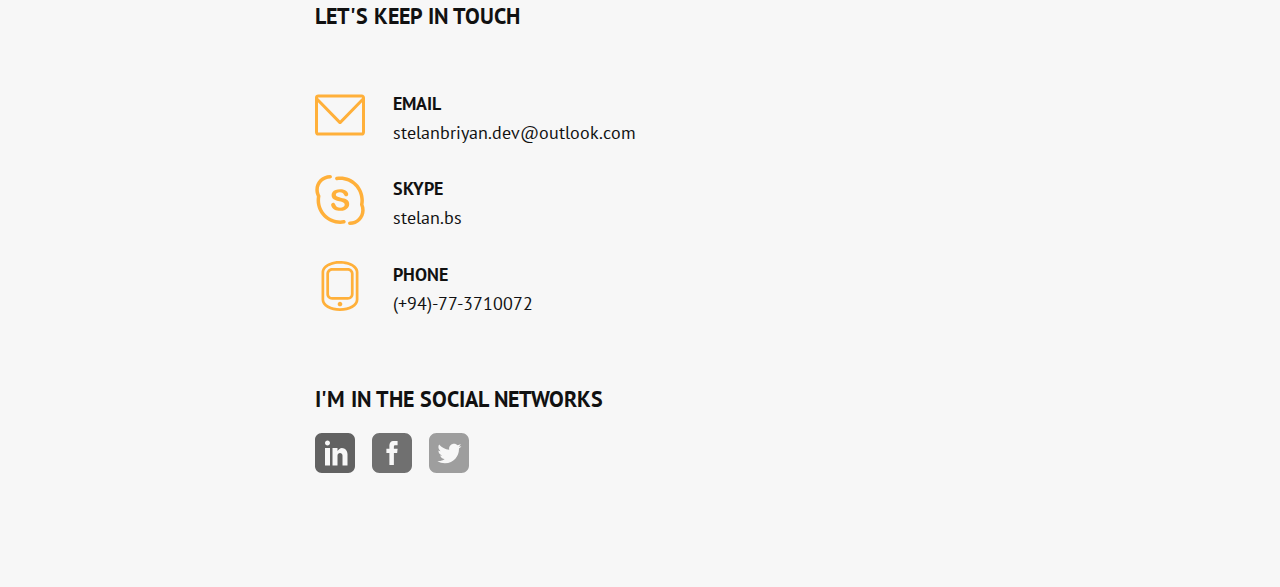
==== commit f6aa567f: "changes" ====
--- a/index.html
+++ b/index.html
@@ -7,13 +7,12 @@
     <meta http-equiv="X-UA-Compatible" content="IE=edge">
     <meta name="viewport" content="width=device-width, initial-scale=1, maximum-scale=1">
     <meta name="description"
-          content="I'm going to learn something new about my expertise every day. To have a career where I can challenge myself,
-          my capabilities and my skills that will empower  to achieve the objectives and goals of the organization."/>
+          content="Highly competent software engineer with full-stack development experience in multiple technology stacks. A dedicated hard working individual with a proven ability to deliver high-quality solutions within a limited time in challenging situations under pressure. Able to perform well regardless of the environment adapting to changes quickly, highly cooperative and always willing to face new challenges and learn new technologies and trends."/>
     <meta name="keywords"
           content="Stelan,Stelan Briyan Simonsz,Briyan,Simonsz,Stelan Briyan,Software Engineer,Senior Software Engineer">
     <meta name="author" content="Stelan Briyan Simonsz">
 
-    <title>Profile : Stelan Briyan Simonsz</title>
+    <title>Stelan Briyan Simonsz - Online CV</title>
     <!-- CSS Links-->
     <link rel="stylesheet" href="libs/bootstrap/dist/css/bootstrap.css">
     <link rel="stylesheet" href="libs/magnific-popup/dist/magnific-popup.css">
@@ -481,9 +480,12 @@
                                     </div>
                                     <div class="col-md-8">
                                         <p class="project-para">
-                                            One of machine learning projects which is for identifying customer issue category by
-                                            analyzing the data model and map to InDesk Issue Categorization. Identify customer
-                                            concerns and sentiment using Natural Language Processing and showing the result of
+                                            One of machine learning projects which is for identifying customer issue
+                                            category by
+                                            analyzing the data model and map to InDesk Issue Categorization. Identify
+                                            customer
+                                            concerns and sentiment using Natural Language Processing and showing the
+                                            result of
                                             customer is happy or bad mood.
                                         </p>
                                     </div>
@@ -577,7 +579,10 @@
                                 <p class="project-para">
                                 <div class="row" style="margin-left: 0px">
                                     <div class="col-md-4" style="padding: 0px">
-                                        <img src="img/grand.png" style="width: 100%"/>
+                                        <video width="320" controls>
+                                            <source src="http://bambooblindslanka.com/my_videos/grand.webm"
+                                                    type="video/webm">
+                                        </video>
                                     </div>
                                     <div class="col-md-8" style="padding-left: 20px;text-align: justify">
                                         This is one of web based project which is done by me. mobile responsive,
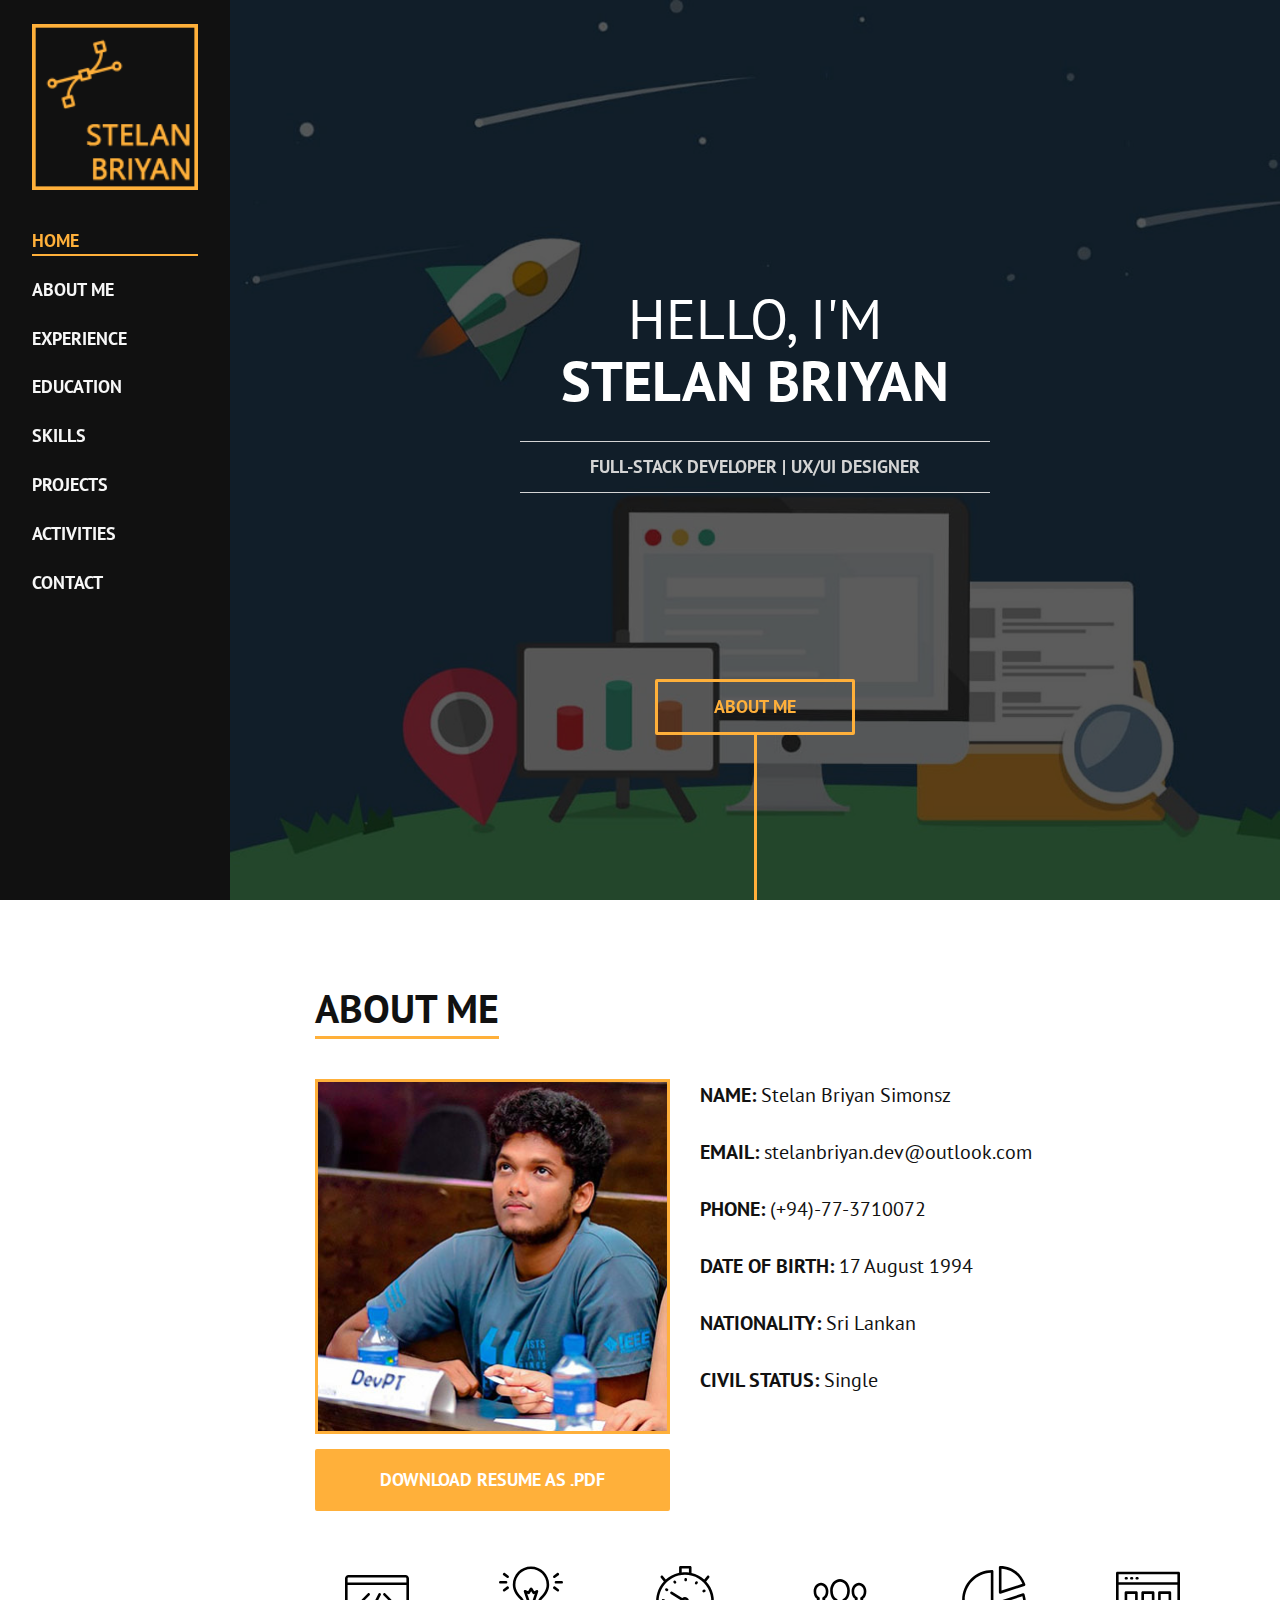
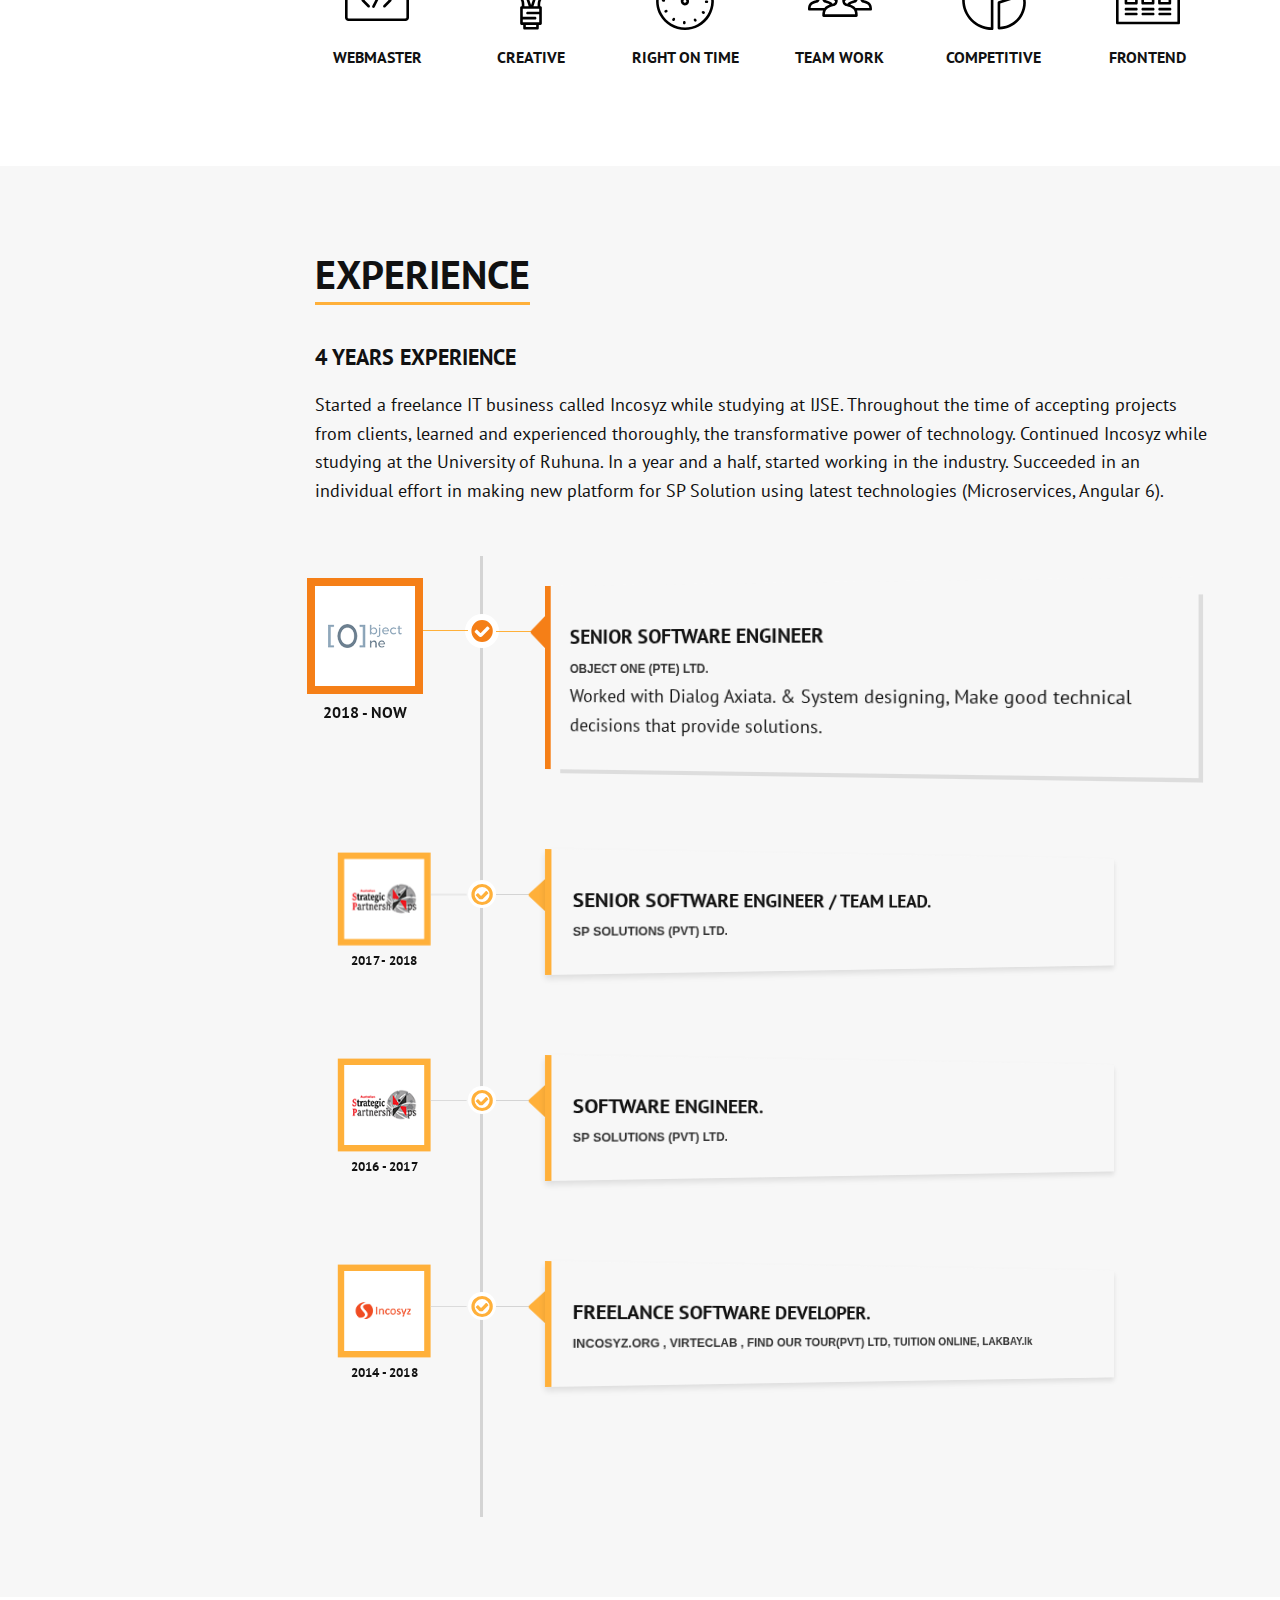
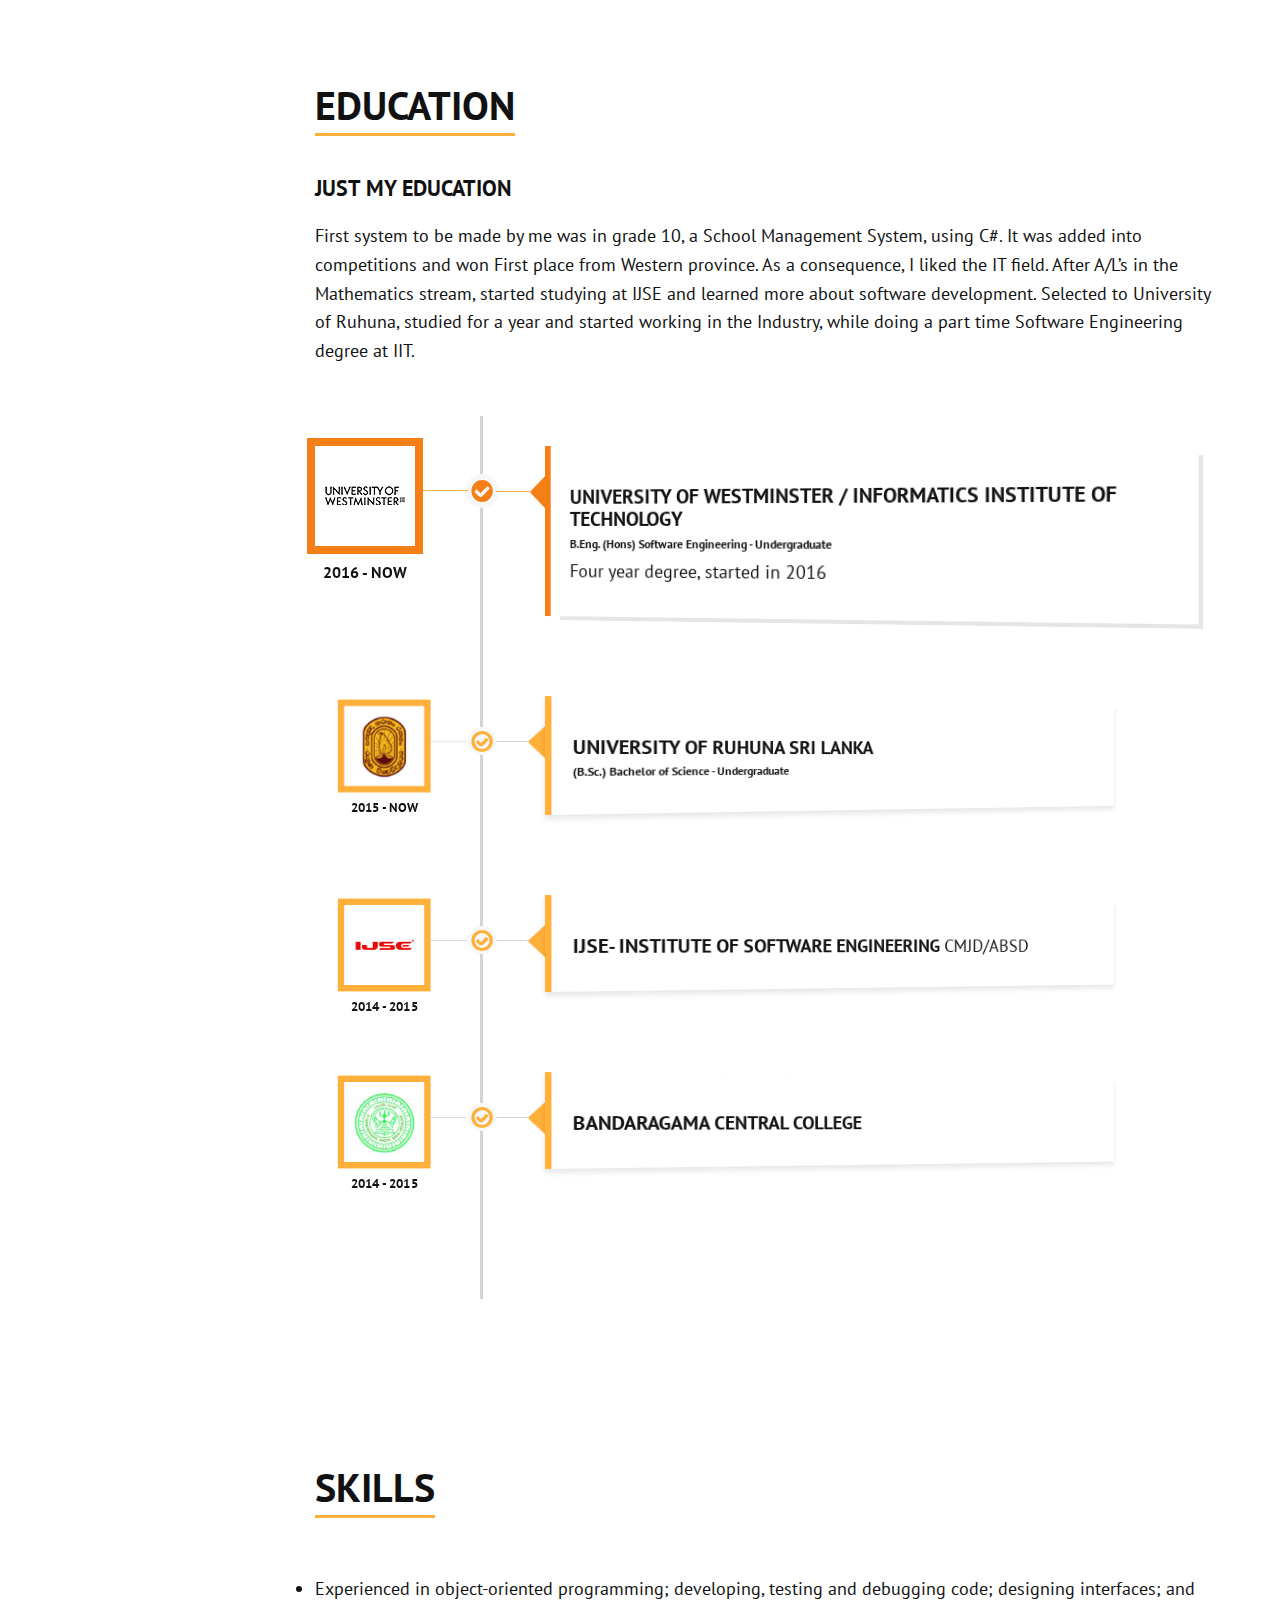
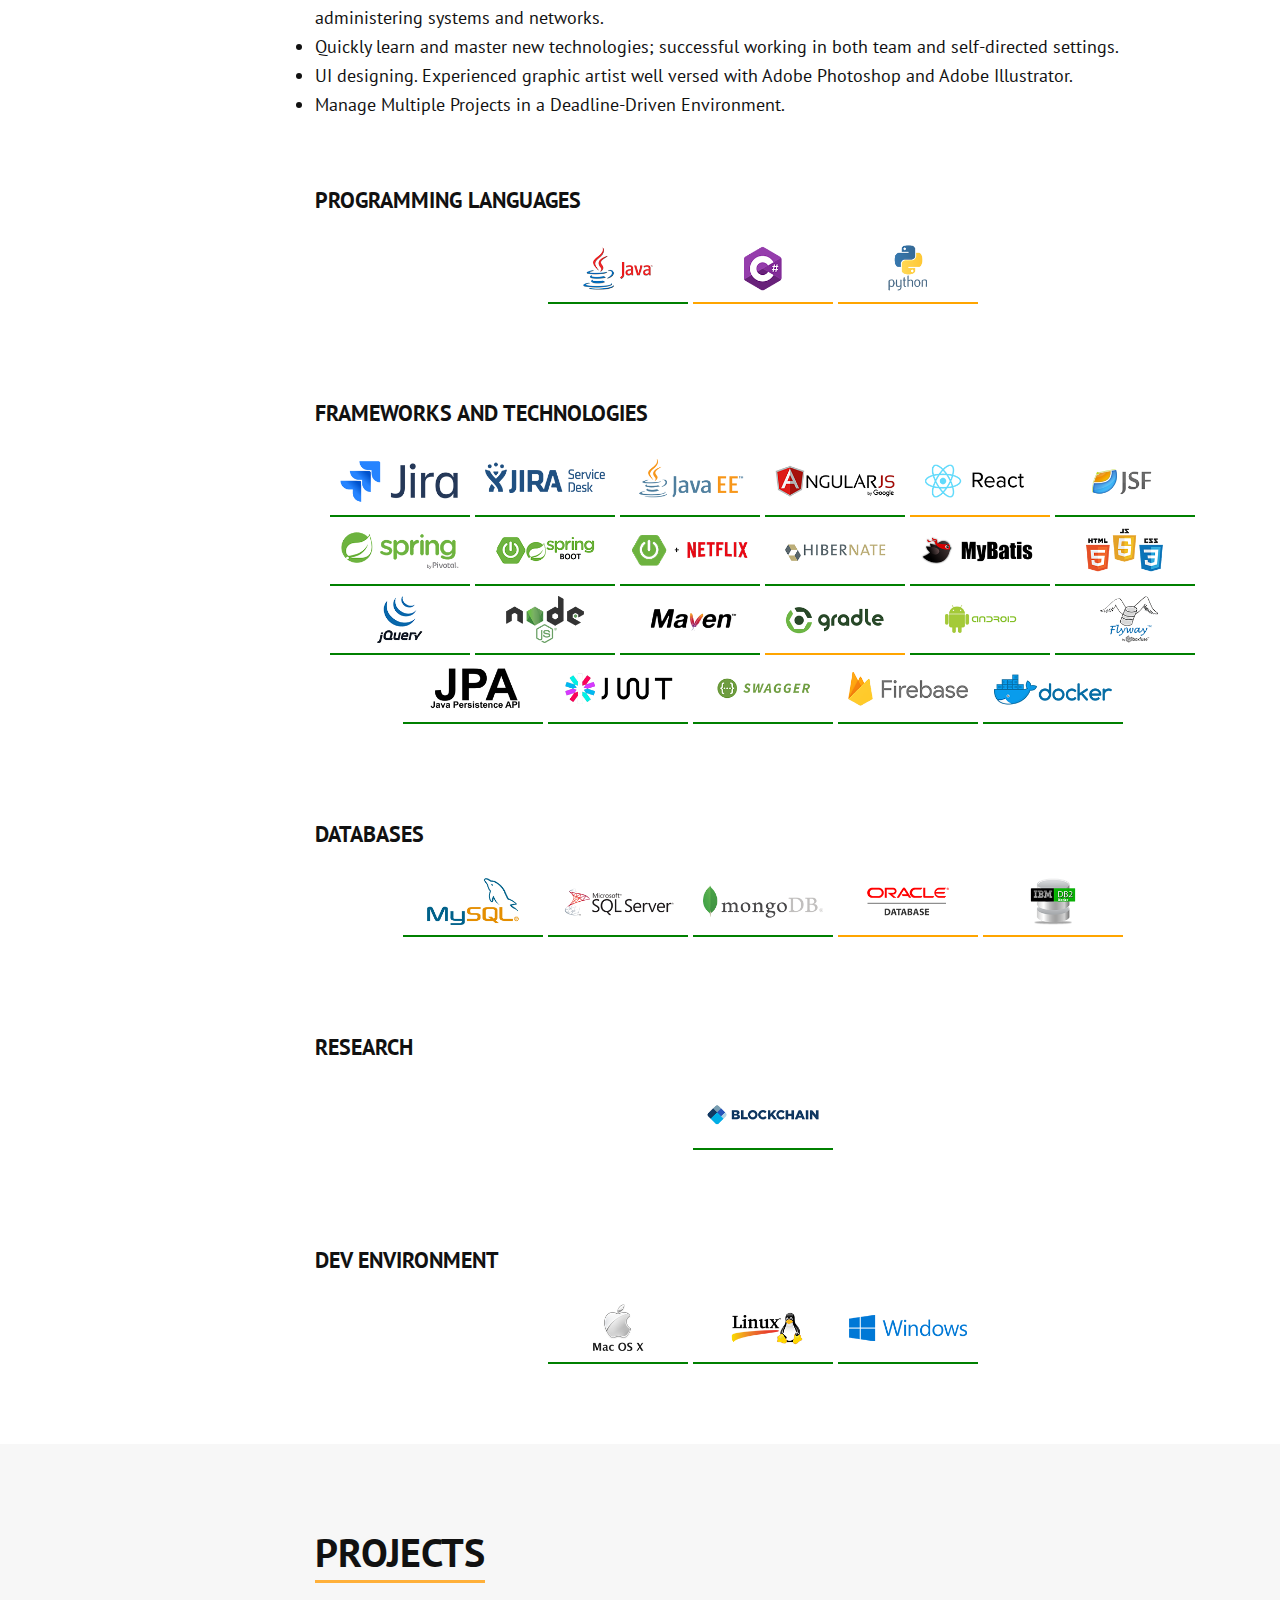
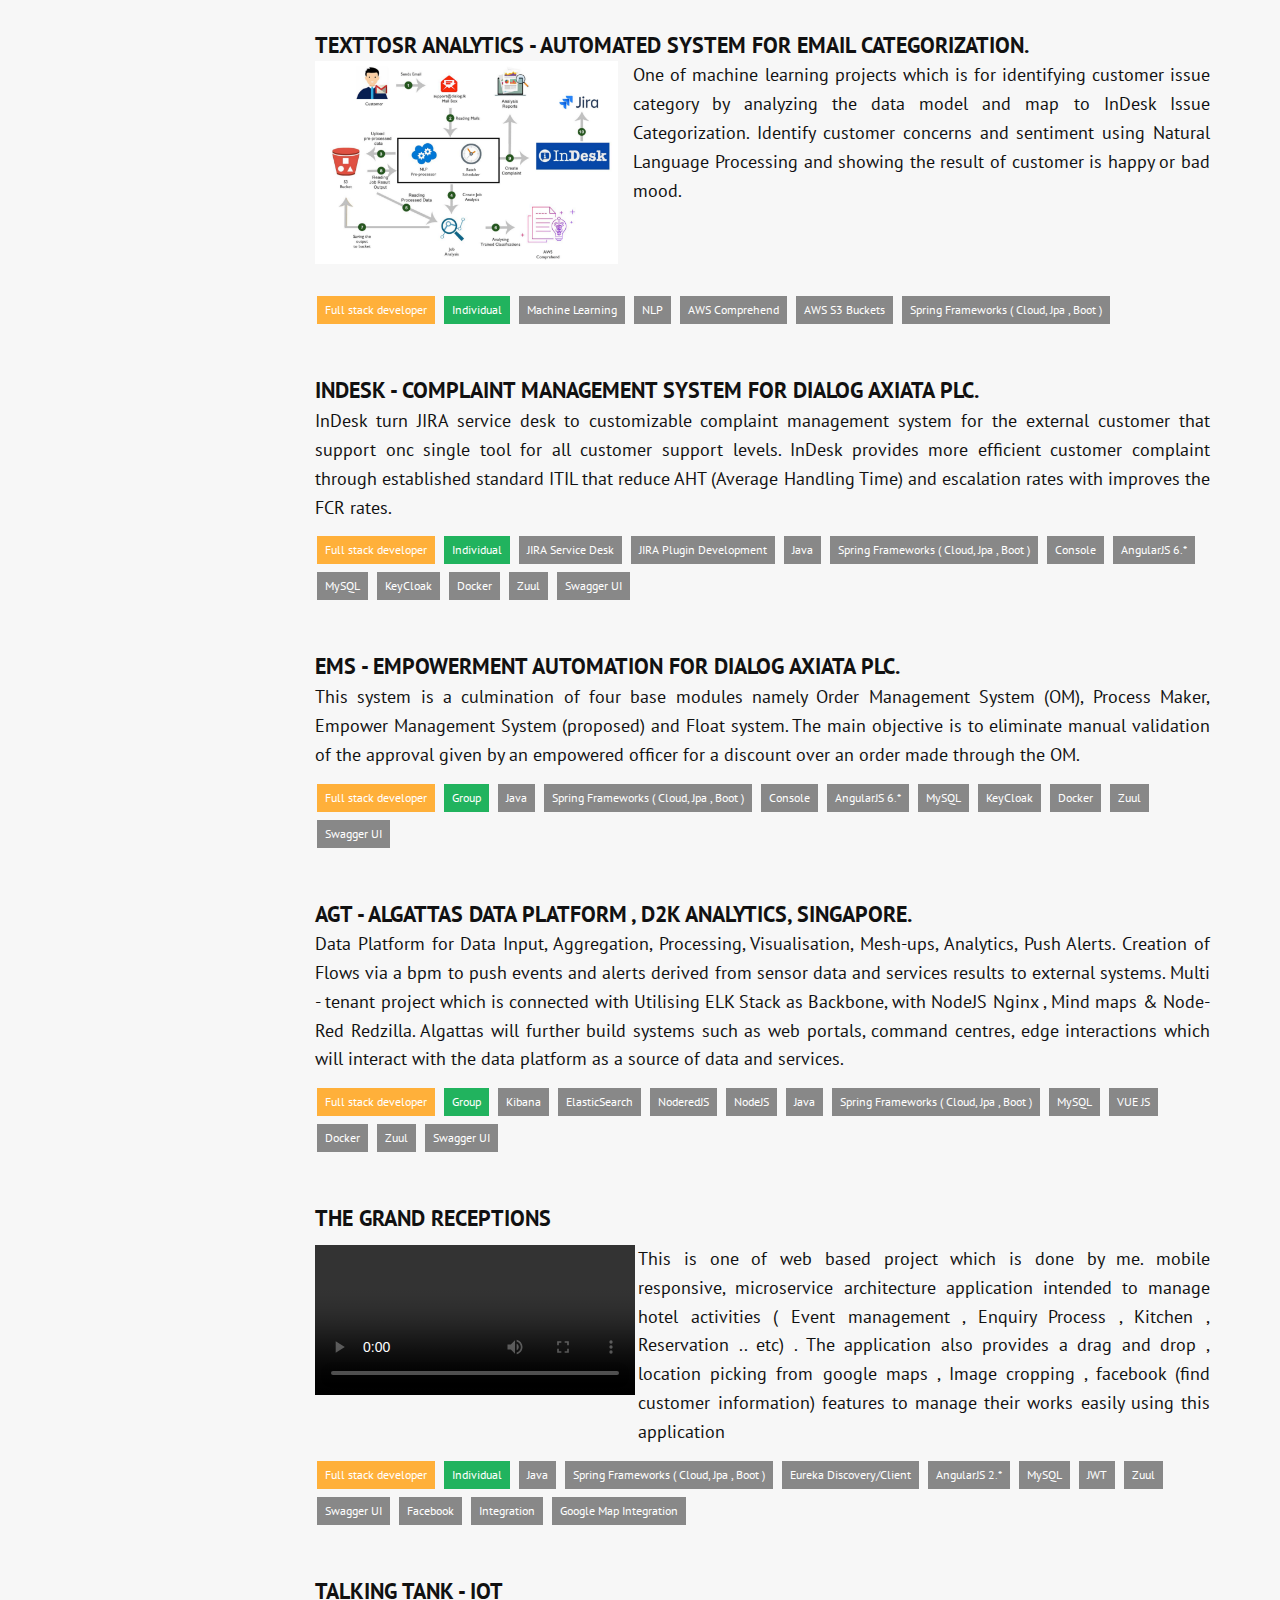
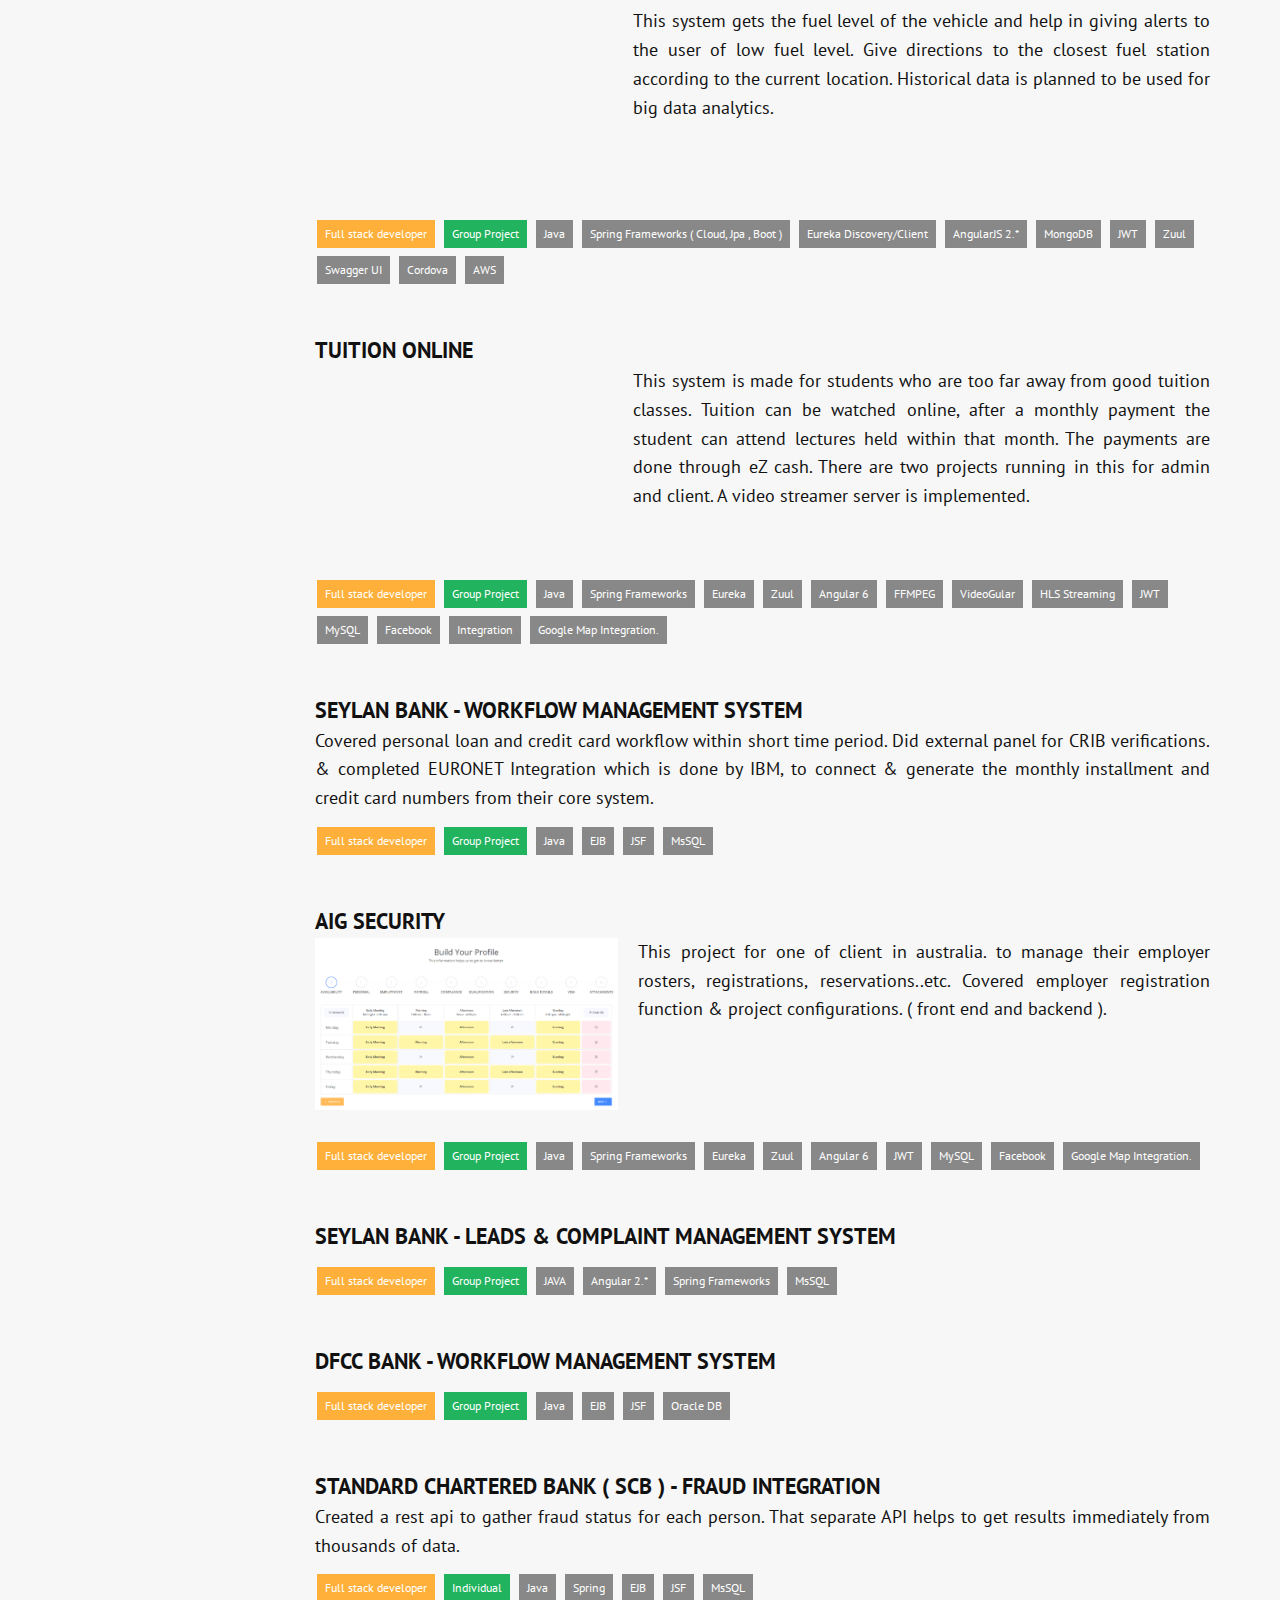
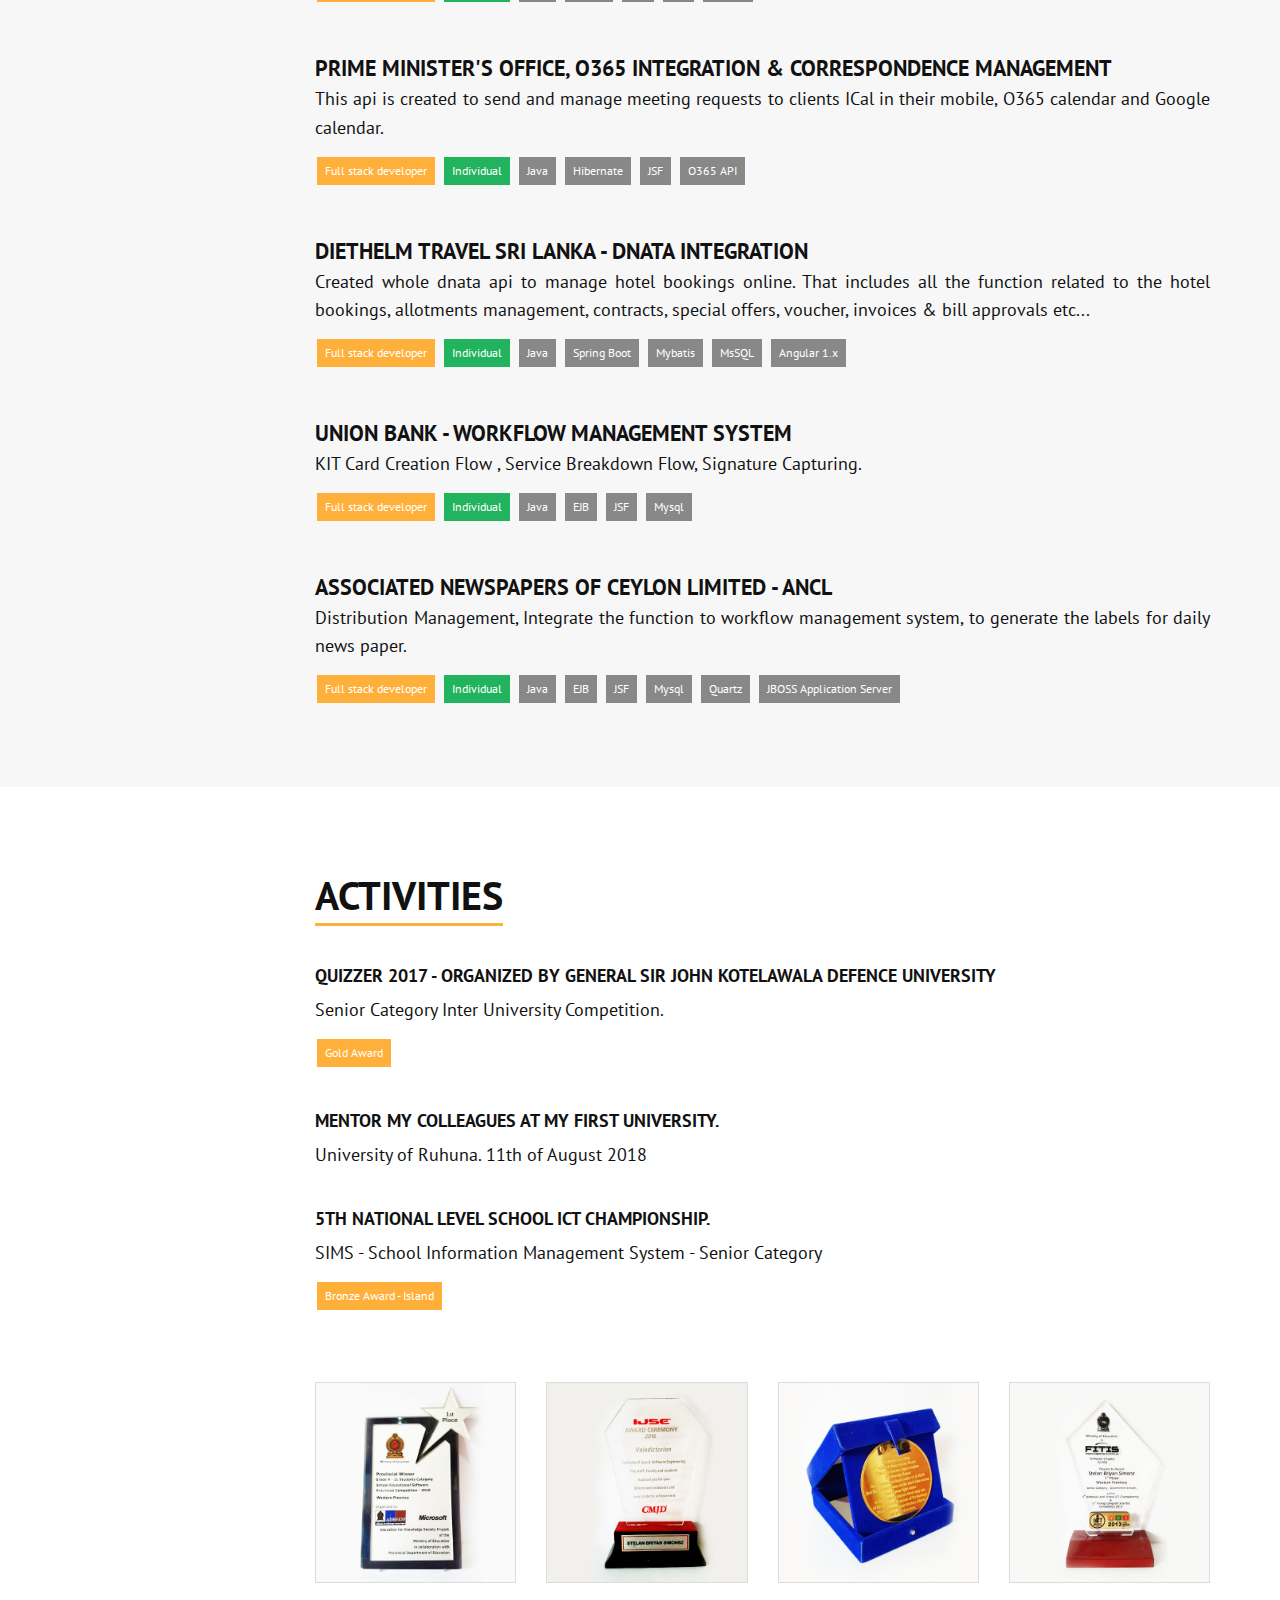
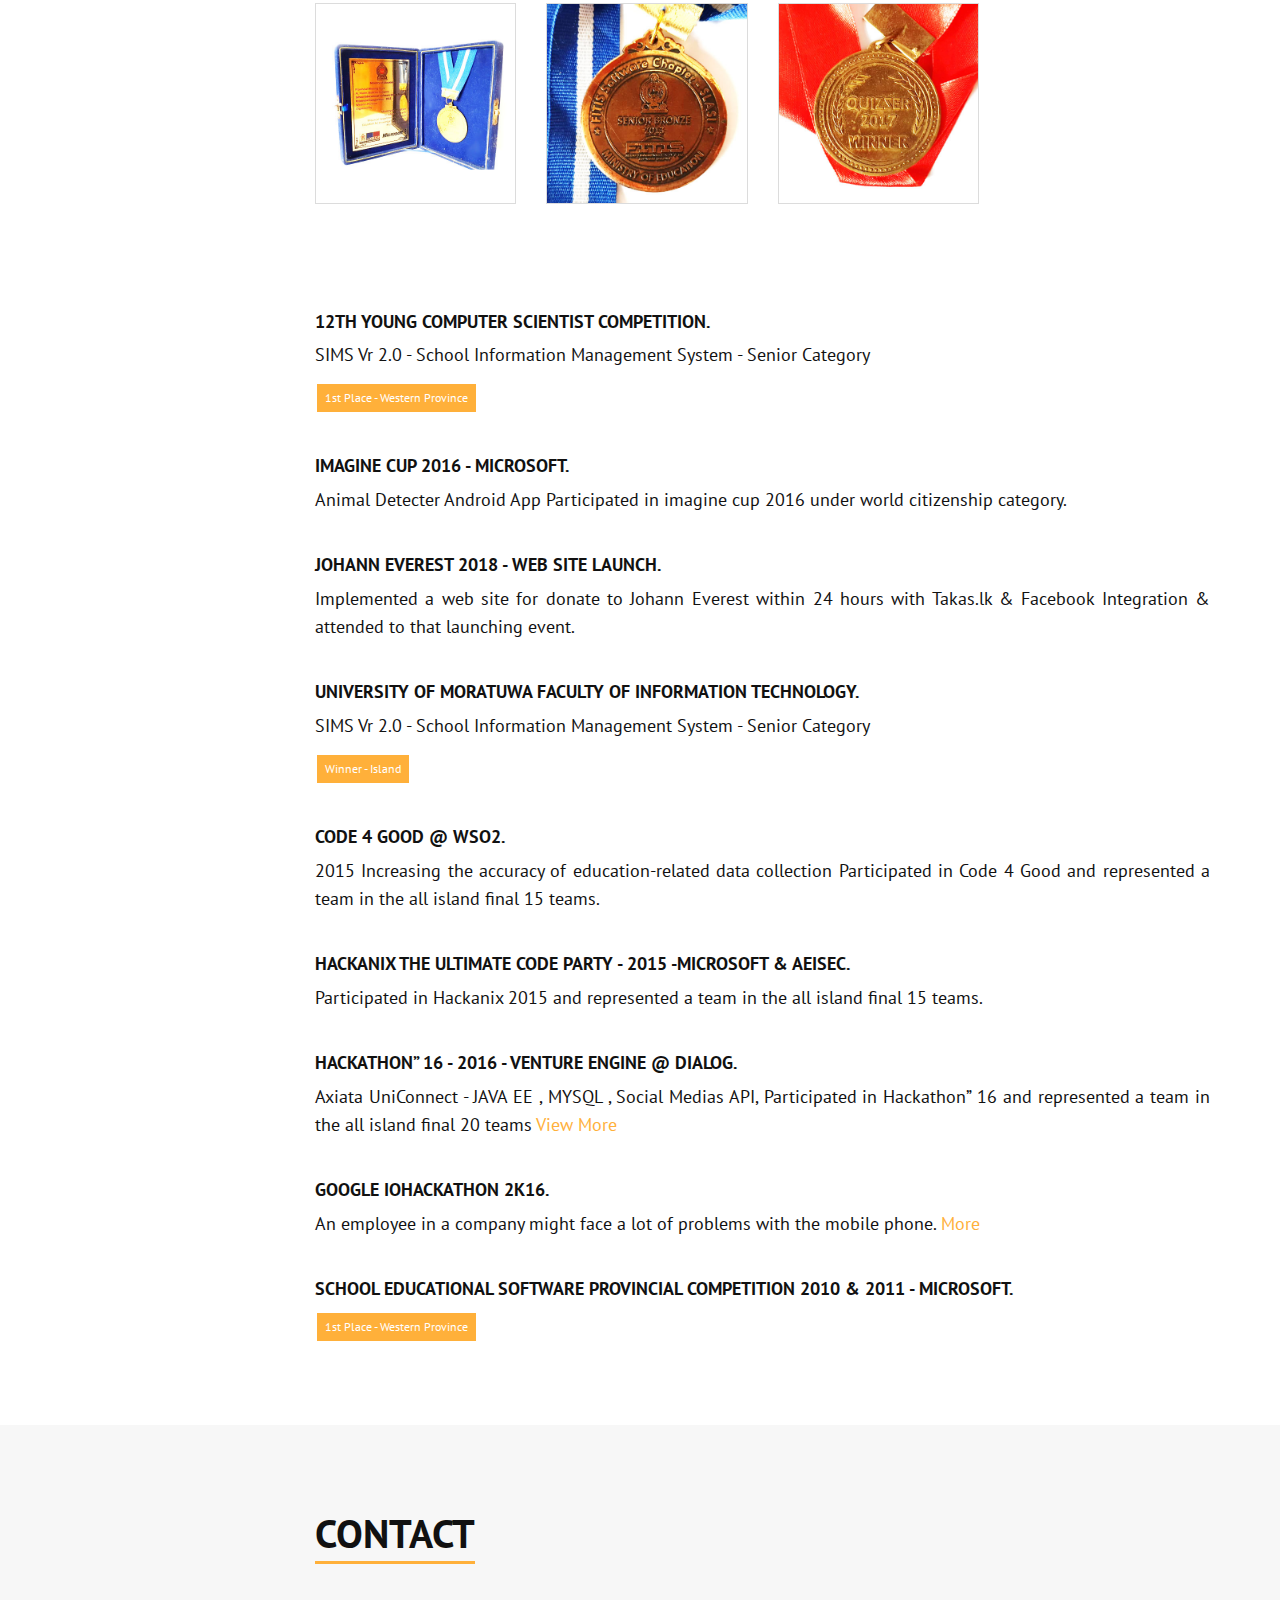
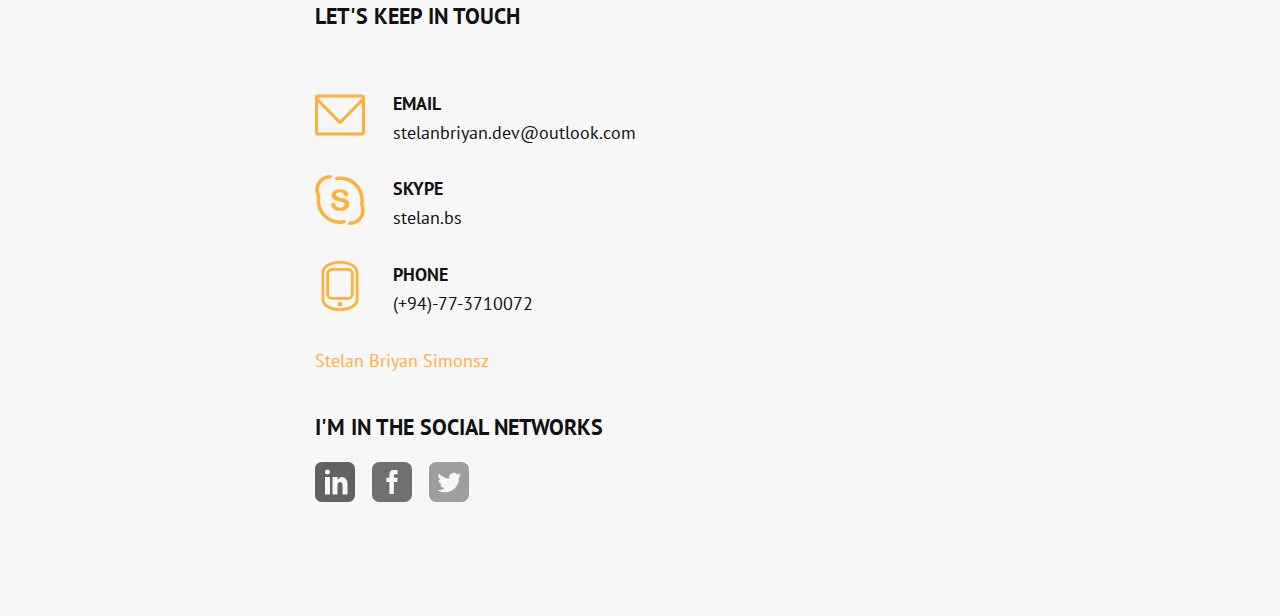
==== commit 5a743e90: "changes" ====
--- a/index.html
+++ b/index.html
@@ -14,6 +14,7 @@
 
     <title>Stelan Briyan Simonsz - Online CV</title>
     <!-- CSS Links-->
+    <script type="text/javascript" src="https://platform.linkedin.com/badges/js/profile.js" async defer></script>
     <link rel="stylesheet" href="libs/bootstrap/dist/css/bootstrap.css">
     <link rel="stylesheet" href="libs/magnific-popup/dist/magnific-popup.css">
     <link rel="stylesheet" href="libs/progressbuttonstyles/css/component.css">
@@ -1103,6 +1104,13 @@
                                                 class="my-contact-data">(+94)-77-3710072</span></figcaption>
                                     </figure>
                                 </div>
+                                <div>
+                                    <div class="LI-profile-badge" data-version="v1" data-size="medium"
+                                         data-locale="en_US" data-type="horizontal" data-theme="dark"
+                                         data-vanity="stelanbriyansimonsz"><a class="LI-simple-link"
+                                                                              href='https://lk.linkedin.com/in/stelanbriyansimonsz?trk=profile-badge'>Stelan
+                                        Briyan Simonsz</a></div>
+                                </div>
                                 <div class="block-my-social">
                                     <h3>I'm in the social networks</h3>
                                     <ul class="social-links-list">
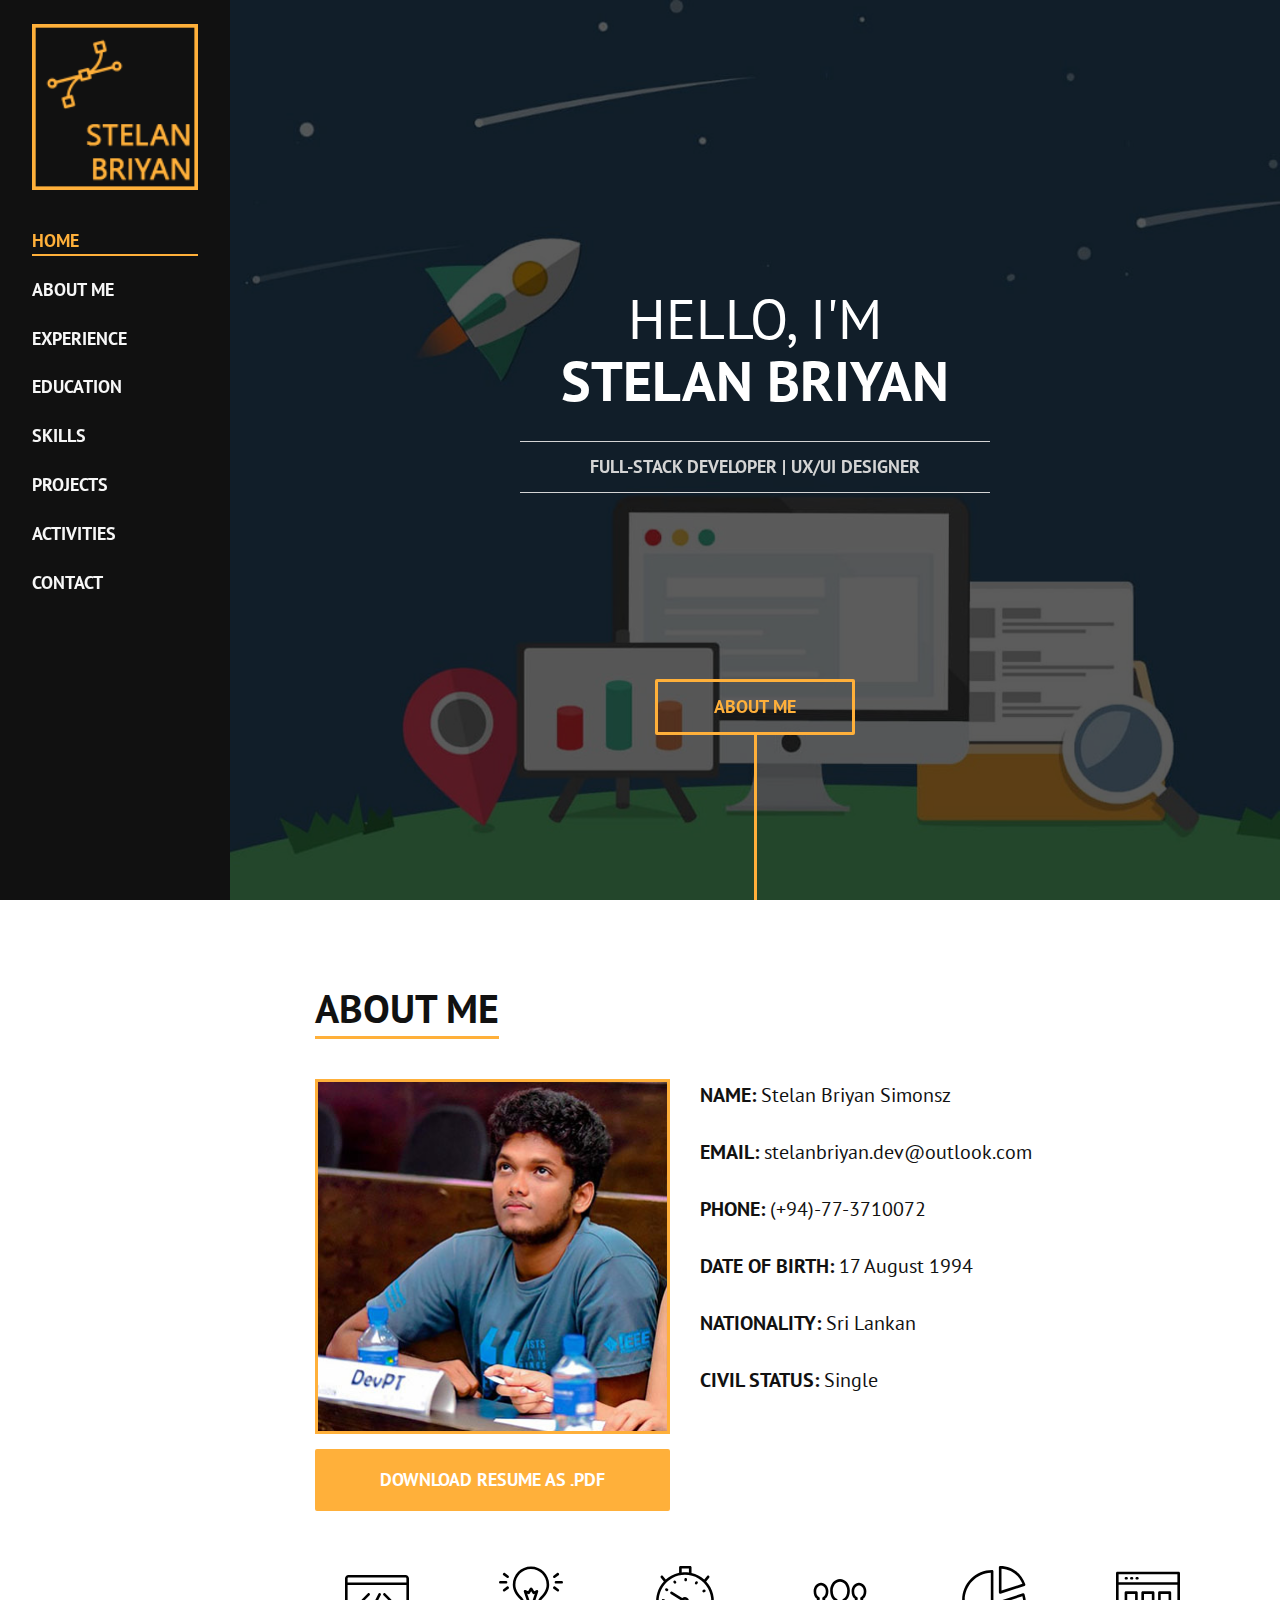
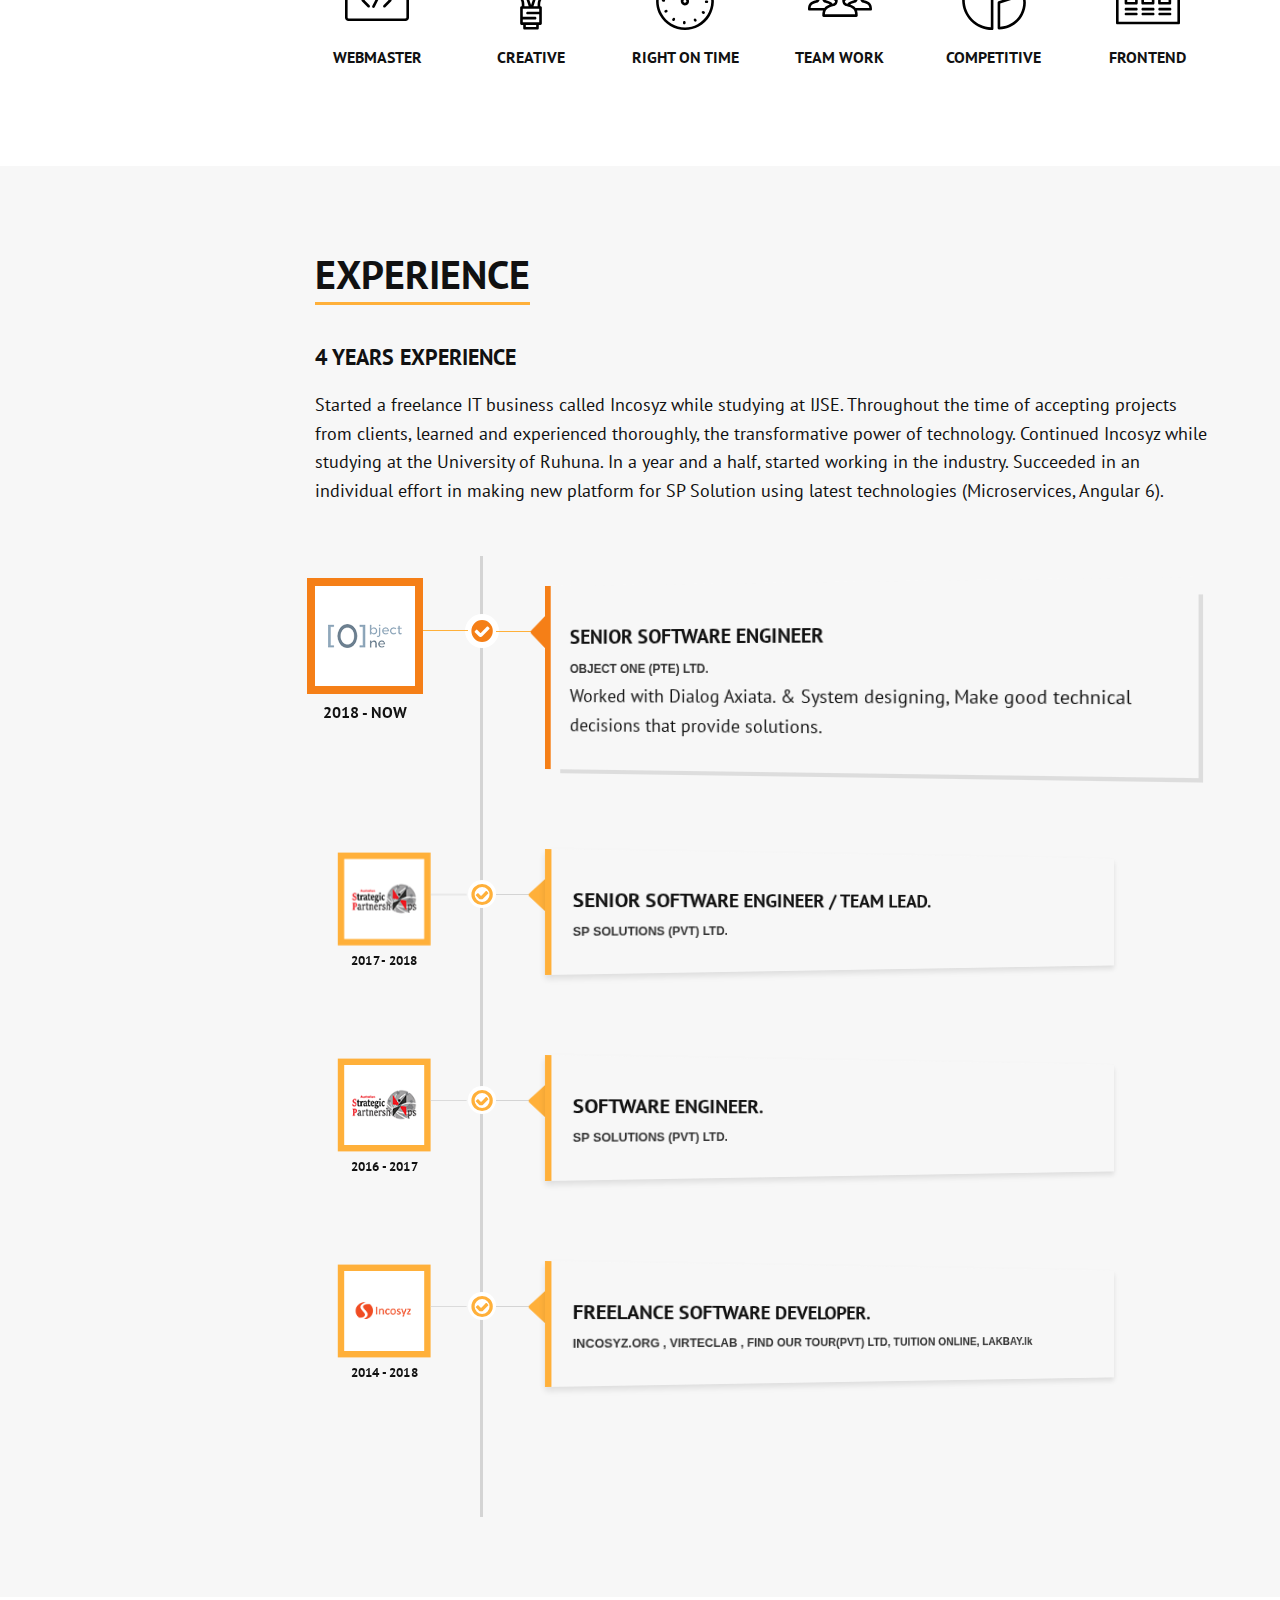
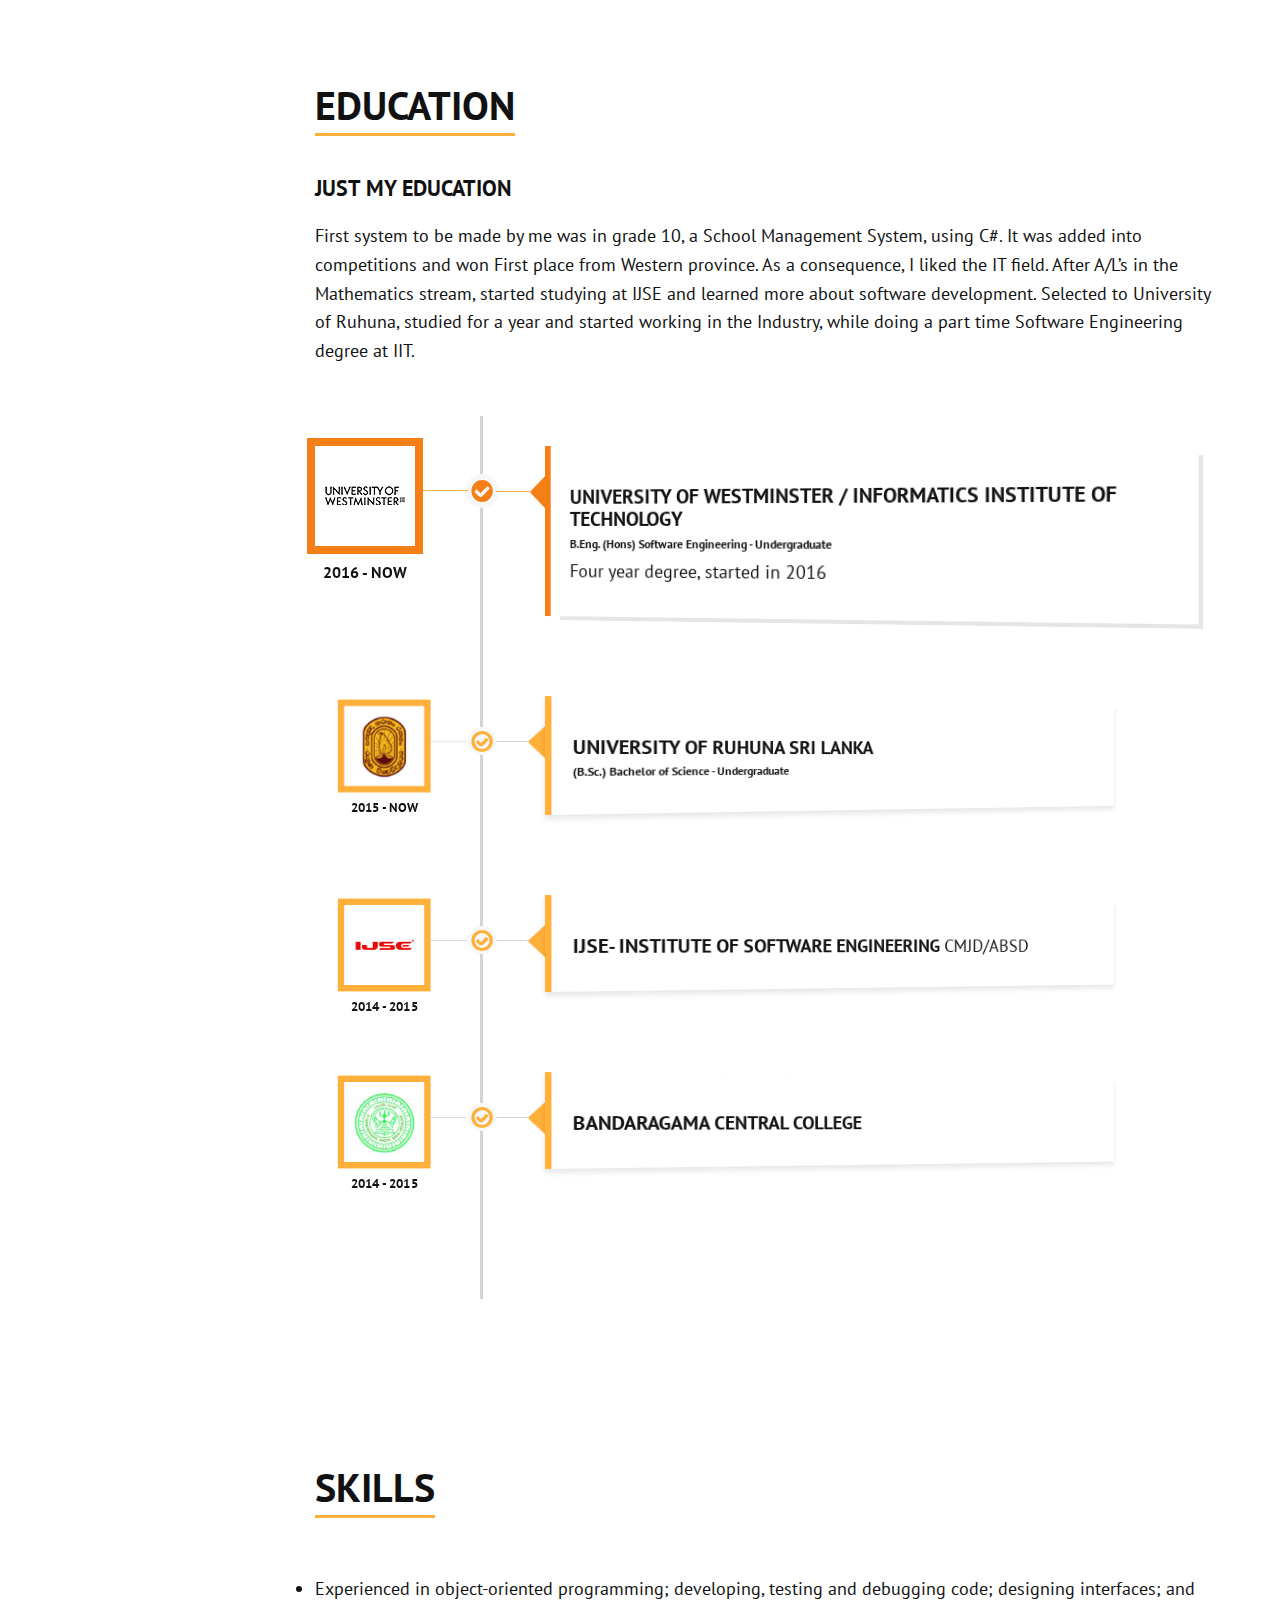
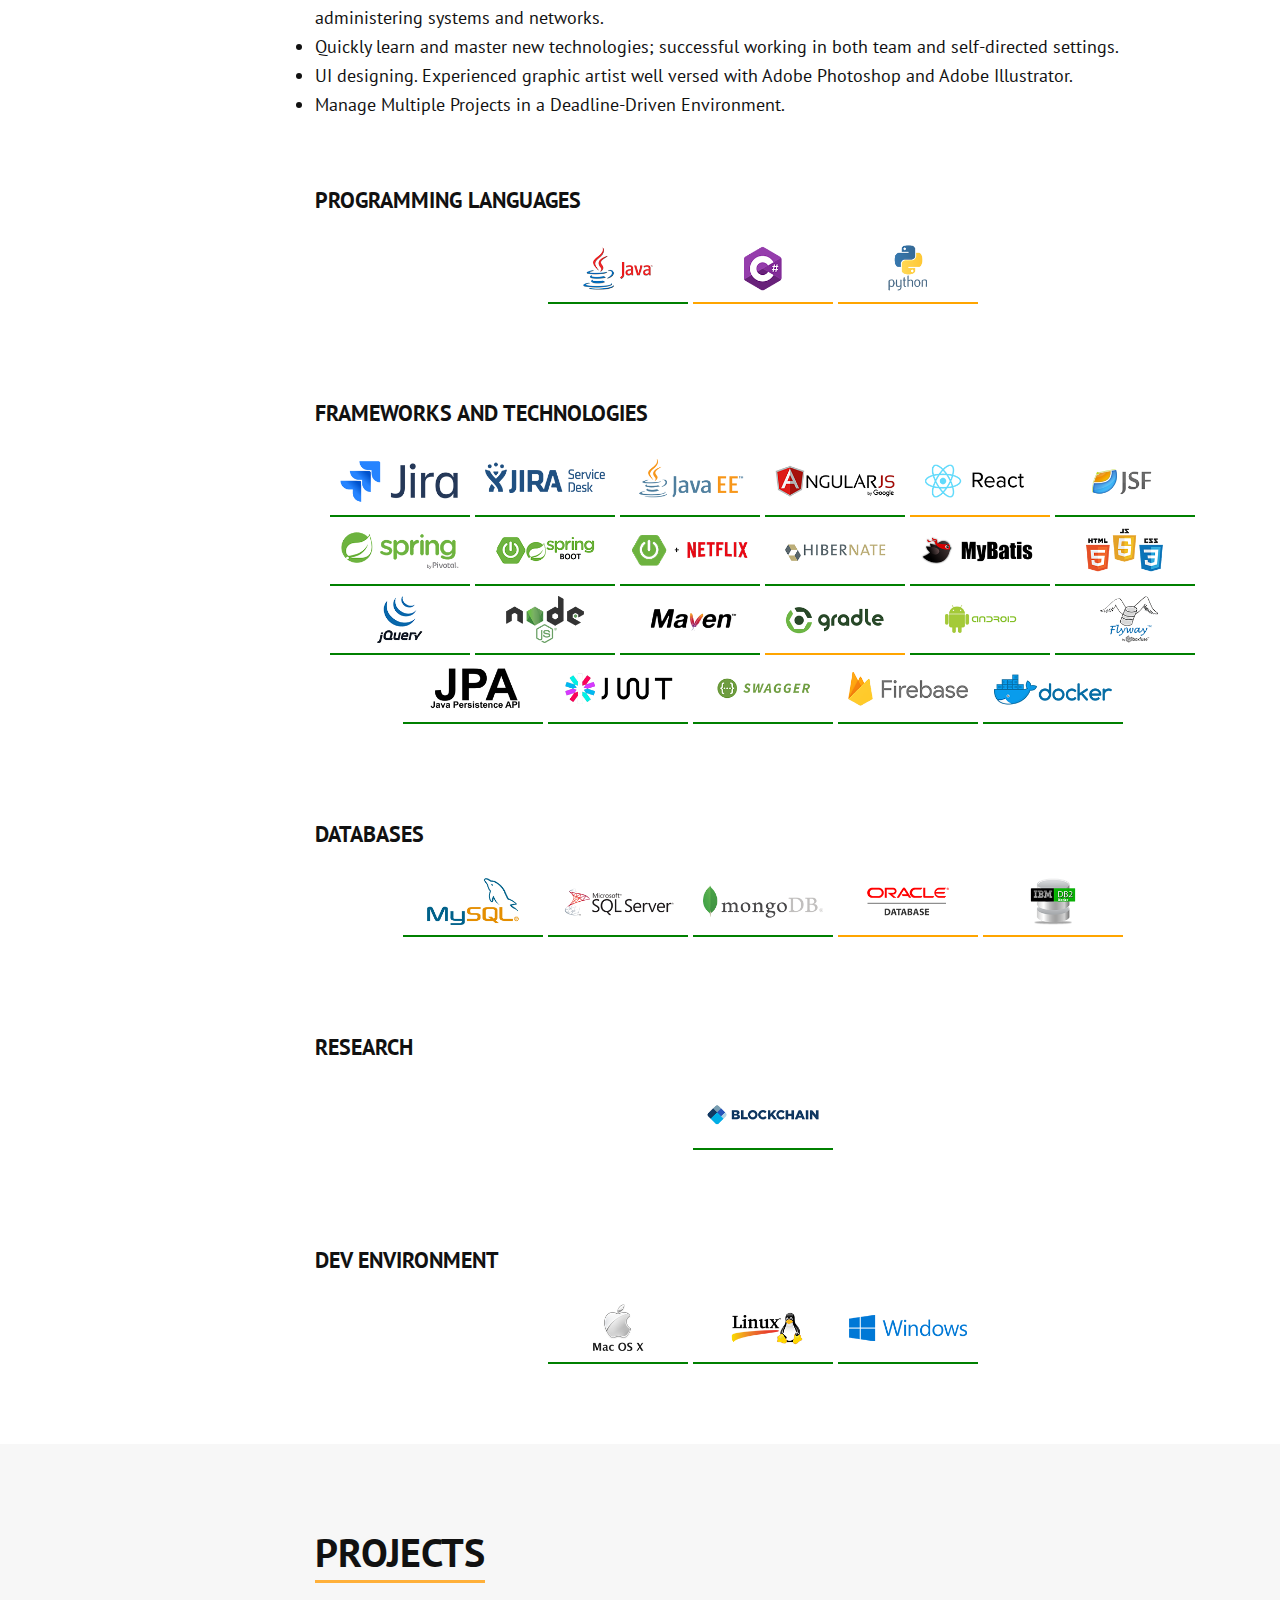
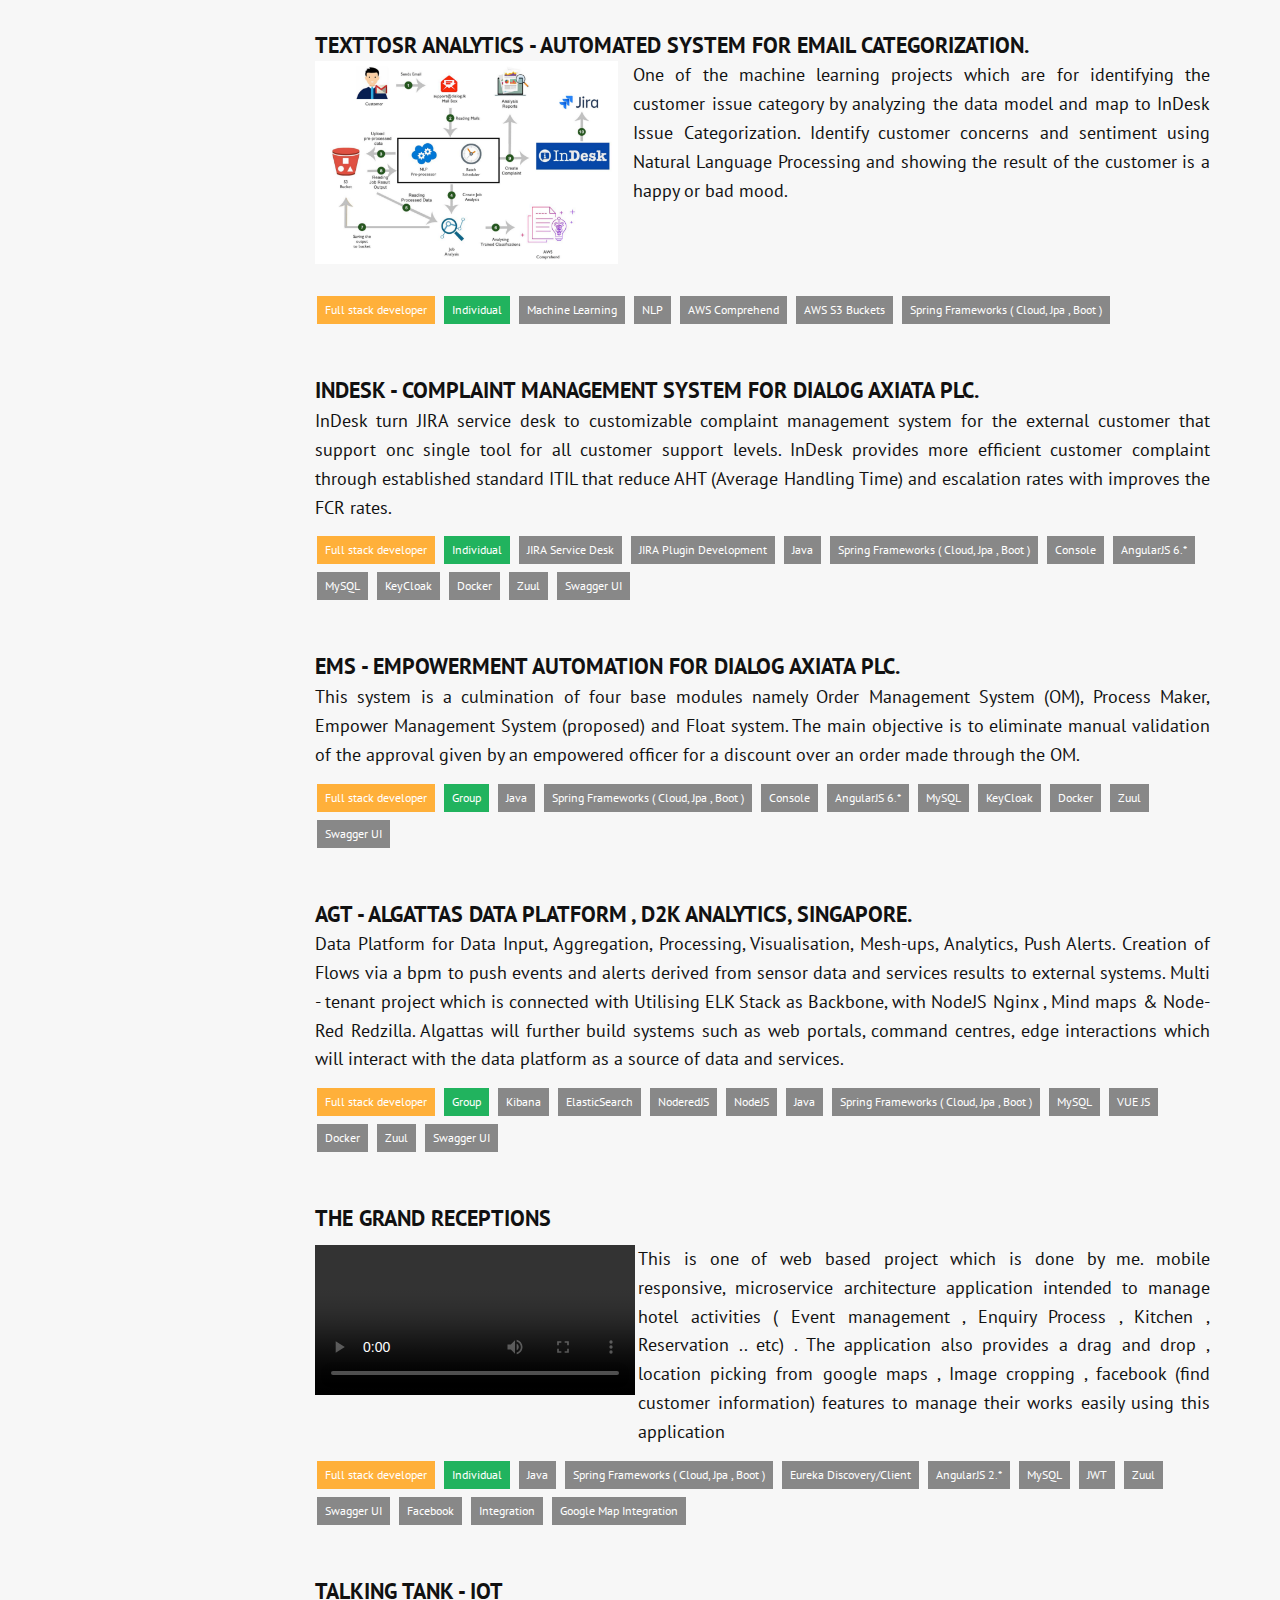
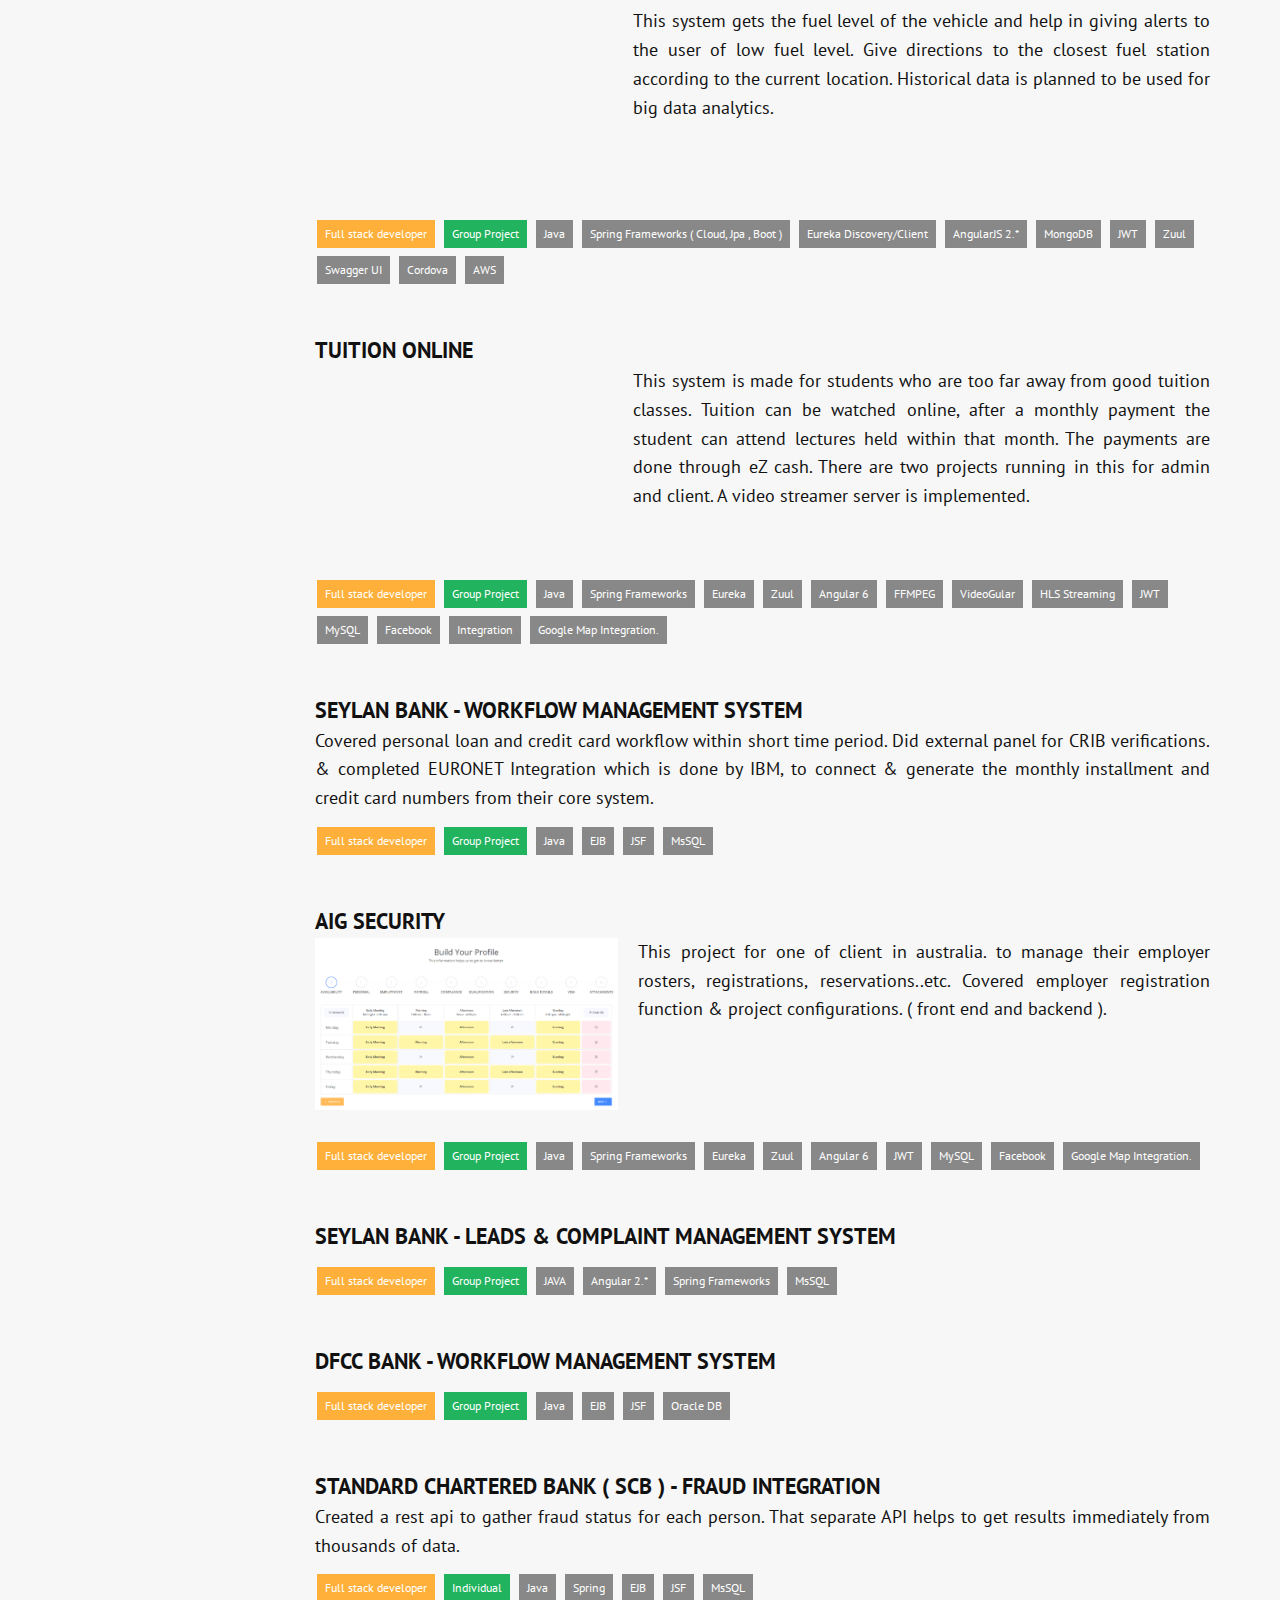
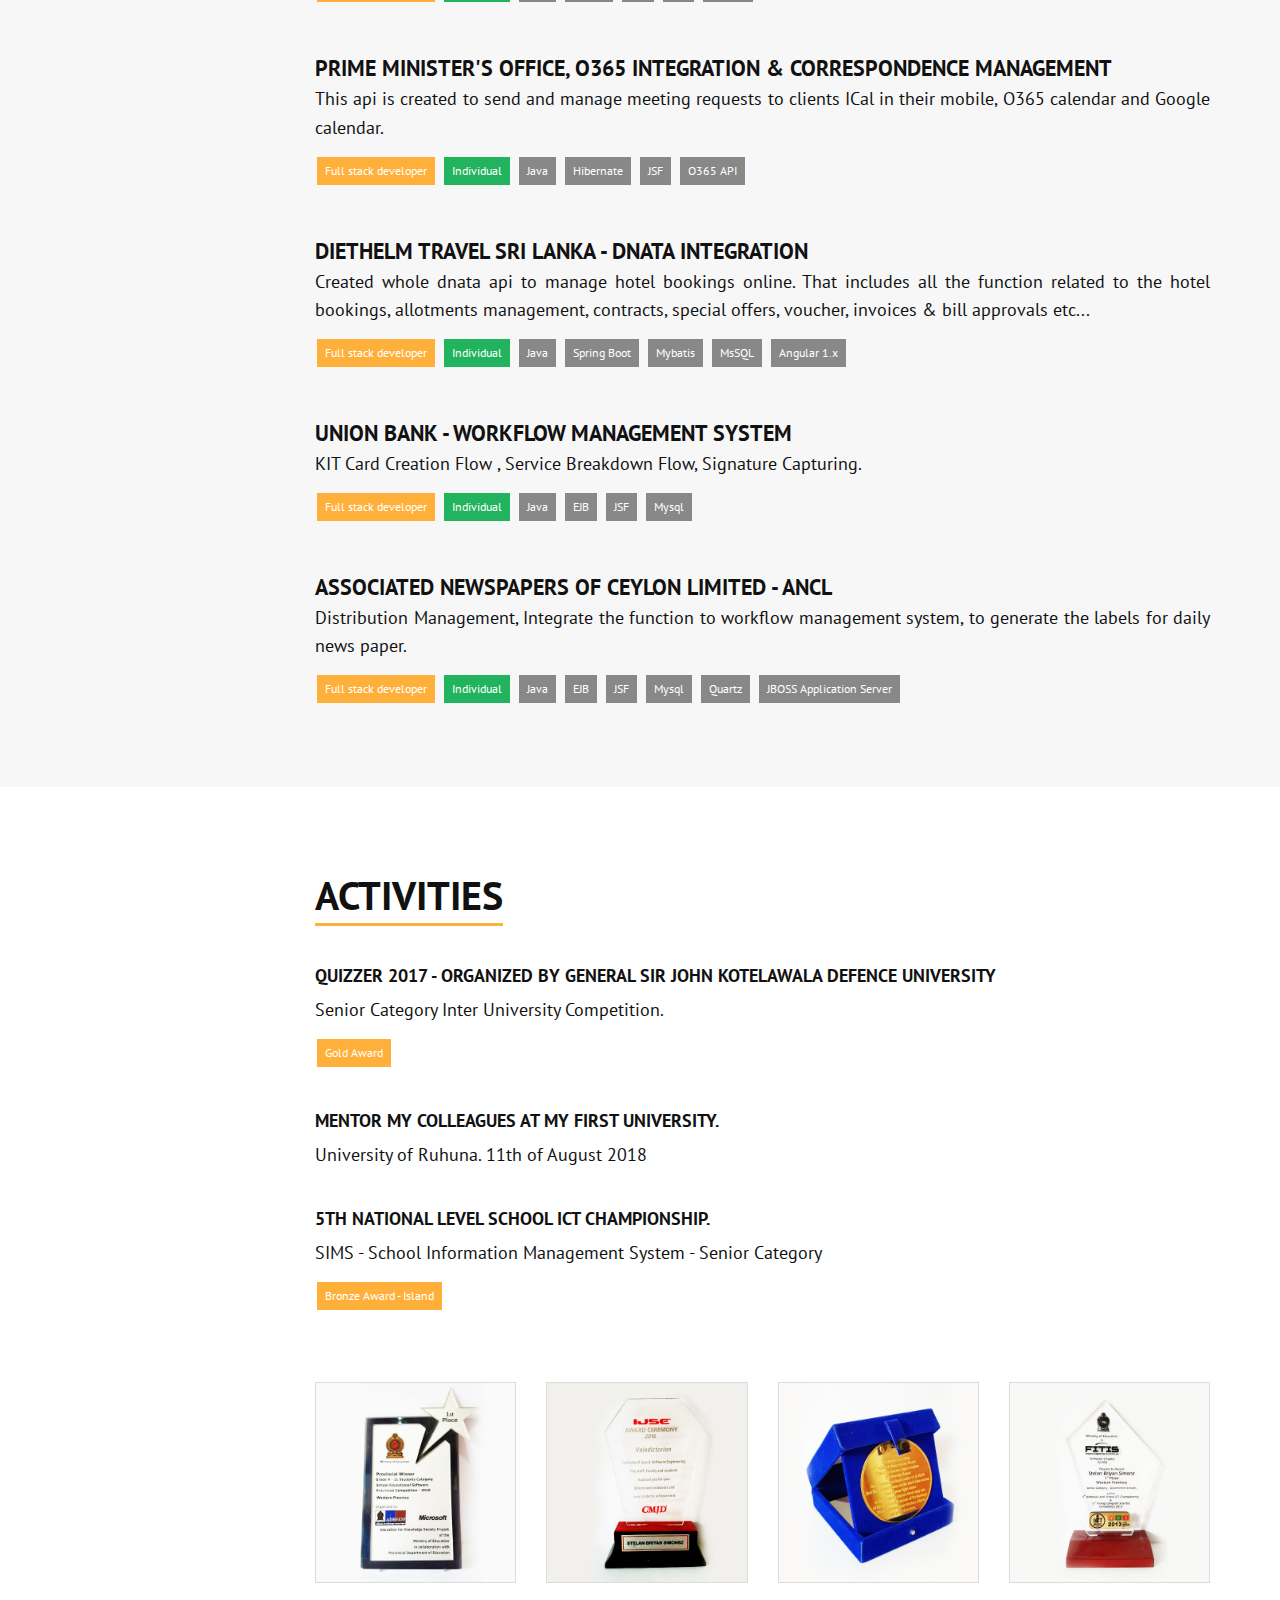
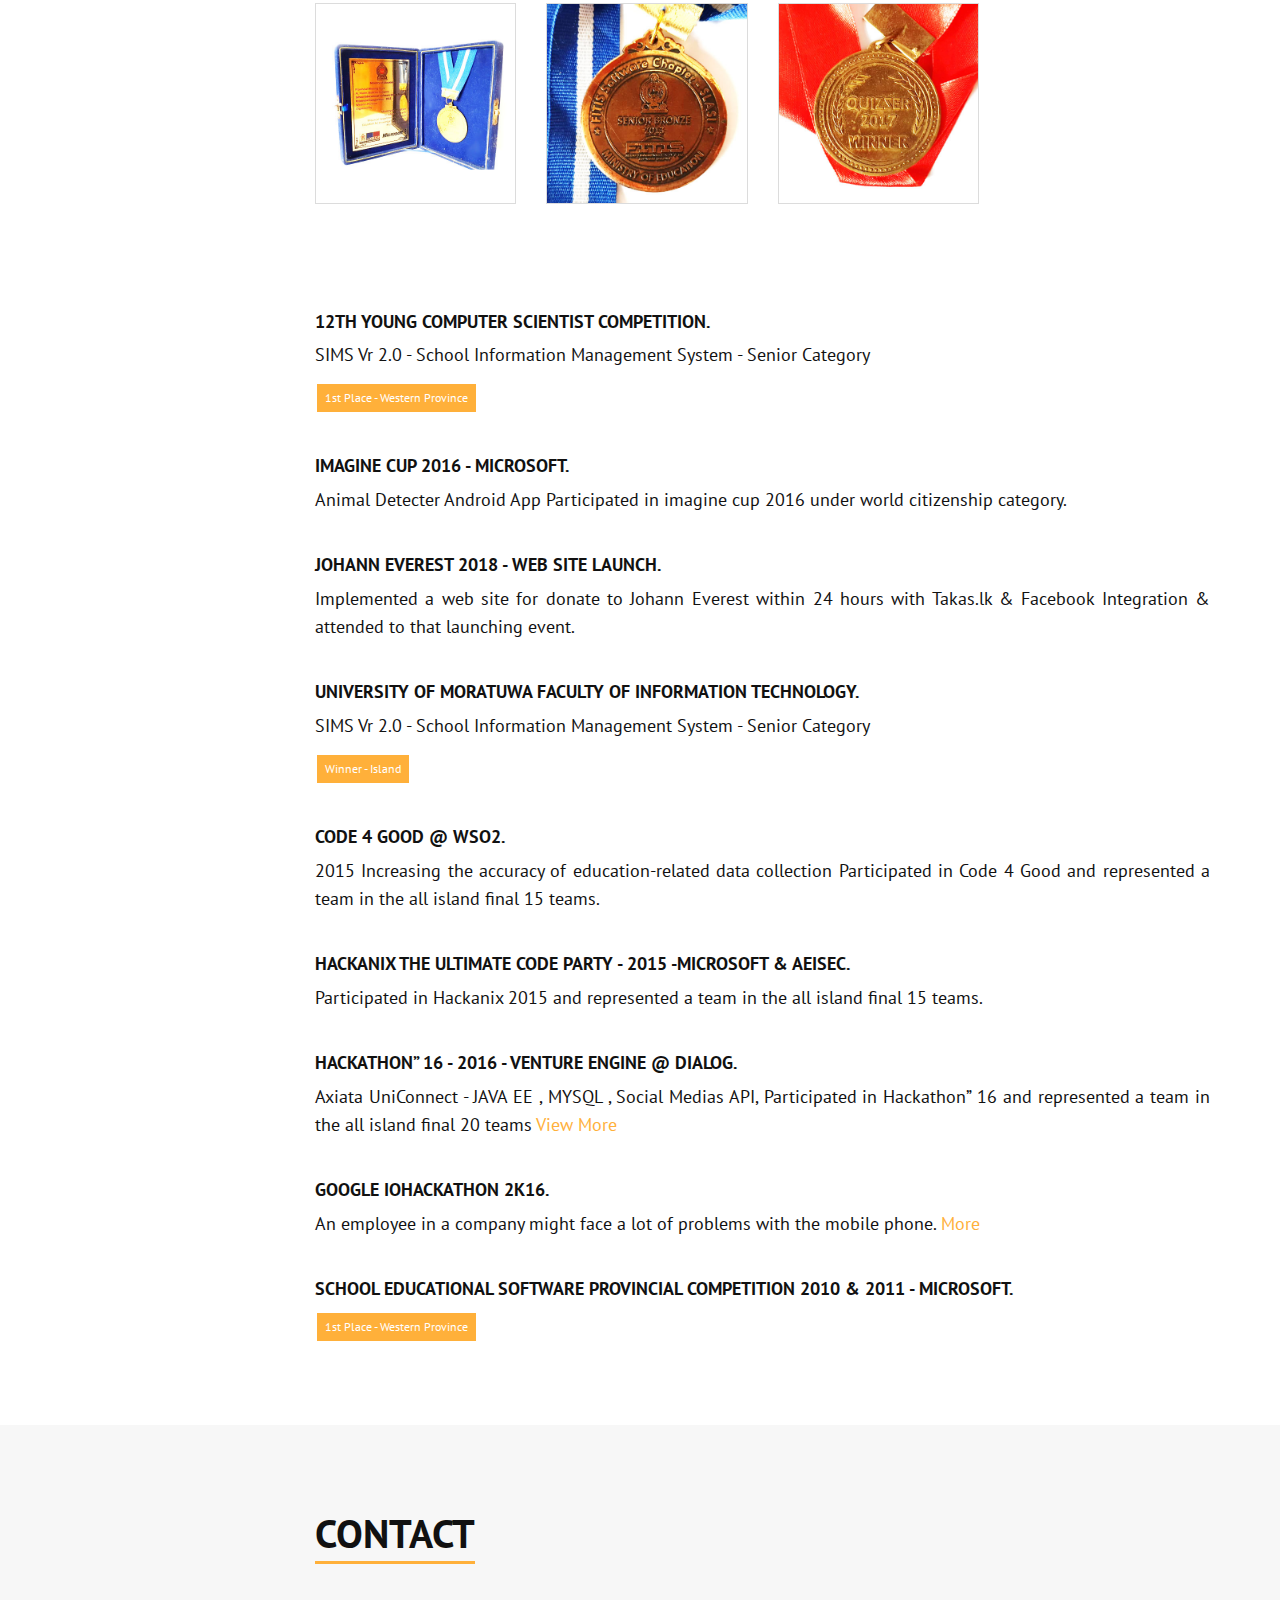
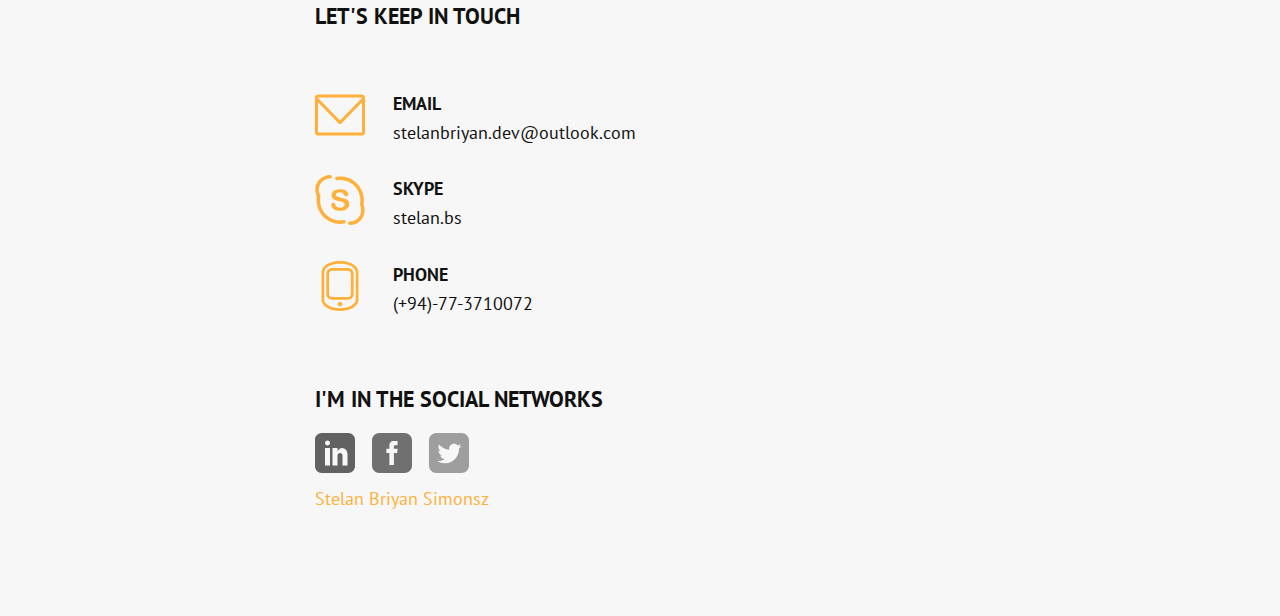
==== commit 61e6e14f: "changes" ====
--- a/index.html
+++ b/index.html
@@ -14,7 +14,6 @@
 
     <title>Stelan Briyan Simonsz - Online CV</title>
     <!-- CSS Links-->
-    <script type="text/javascript" src="https://platform.linkedin.com/badges/js/profile.js" async defer></script>
     <link rel="stylesheet" href="libs/bootstrap/dist/css/bootstrap.css">
     <link rel="stylesheet" href="libs/magnific-popup/dist/magnific-popup.css">
     <link rel="stylesheet" href="libs/progressbuttonstyles/css/component.css">
@@ -481,13 +480,11 @@
                                     </div>
                                     <div class="col-md-8">
                                         <p class="project-para">
-                                            One of machine learning projects which is for identifying customer issue
-                                            category by
-                                            analyzing the data model and map to InDesk Issue Categorization. Identify
-                                            customer
-                                            concerns and sentiment using Natural Language Processing and showing the
-                                            result of
-                                            customer is happy or bad mood.
+                                            One of the machine learning projects which
+                                            are for identifying the customer issue category by analyzing the data model
+                                            and map to InDesk Issue Categorization. Identify customer concerns and
+                                            sentiment using Natural Language Processing and showing the result of the
+                                            customer is a happy or bad mood.
                                         </p>
                                     </div>
                                 </div>
@@ -1104,13 +1101,6 @@
                                                 class="my-contact-data">(+94)-77-3710072</span></figcaption>
                                     </figure>
                                 </div>
-                                <div>
-                                    <div class="LI-profile-badge" data-version="v1" data-size="medium"
-                                         data-locale="en_US" data-type="horizontal" data-theme="dark"
-                                         data-vanity="stelanbriyansimonsz"><a class="LI-simple-link"
-                                                                              href='https://lk.linkedin.com/in/stelanbriyansimonsz?trk=profile-badge'>Stelan
-                                        Briyan Simonsz</a></div>
-                                </div>
                                 <div class="block-my-social">
                                     <h3>I'm in the social networks</h3>
                                     <ul class="social-links-list">
@@ -1129,6 +1119,11 @@
                                                 src="img/icons/twitter-logo.svg"
                                                 alt="Twitter"></a></li>
                                     </ul>
+                                    <div class="LI-profile-badge" data-version="v1" data-size="medium"
+                                         data-locale="en_US" data-type="horizontal" data-theme="dark"
+                                         data-vanity="stelanbriyansimonsz"><a class="LI-simple-link"
+                                                                              href='https://lk.linkedin.com/in/stelanbriyansimonsz?trk=profile-badge'>Stelan
+                                        Briyan Simonsz</a></div>
                                 </div>
                             </div>
                             <div class="col-md-7">
@@ -1159,6 +1154,7 @@
 </div>
 <!--smooth scroll to top button--><a id="sstt" href="#"><span class="glyphicon glyphicon-chevron-up"></span></a>
 <!-- JS Links-->
+<script type="text/javascript" src="https://platform.linkedin.com/badges/js/profile.js" async defer></script>
 <script src="js/modernizr.custom.js"></script>
 <script src="libs/jquery/dist/jquery.js"></script>
 <script src="libs/bootstrap/dist/js/bootstrap.js"></script>
